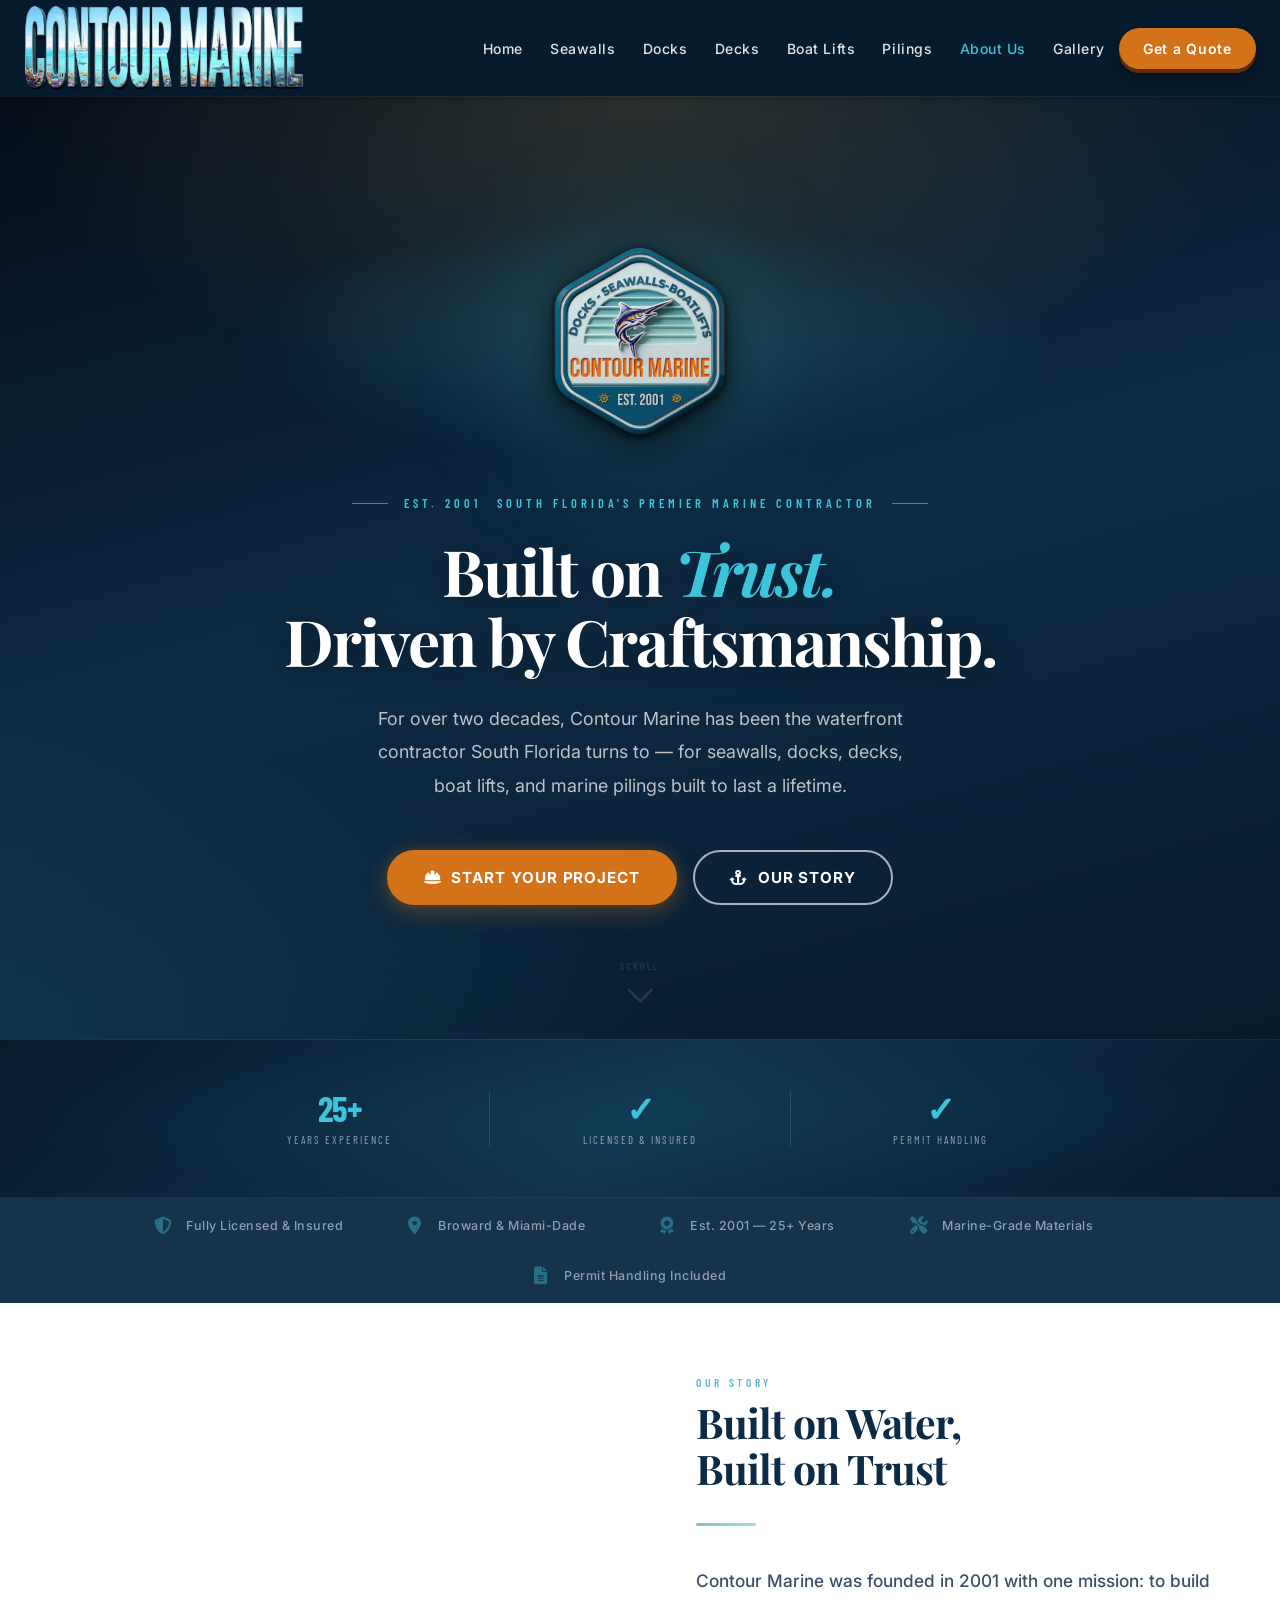
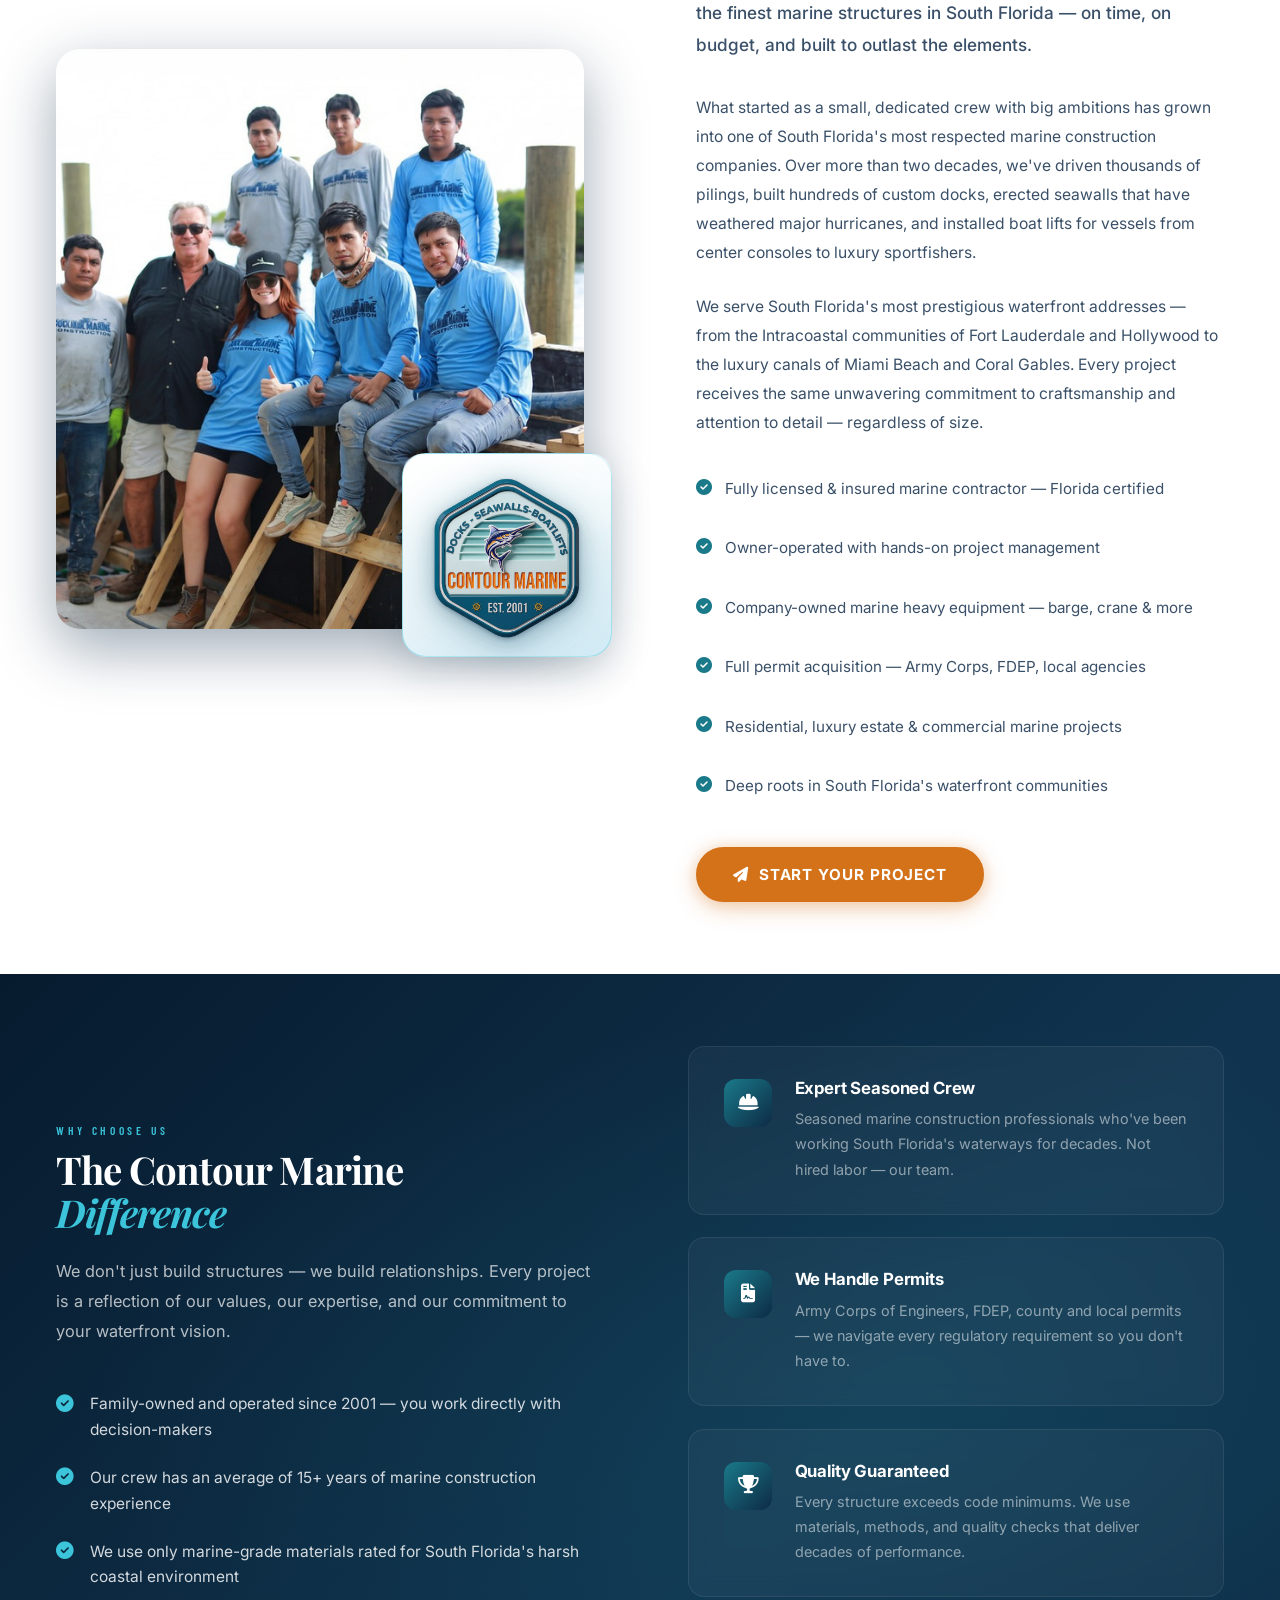
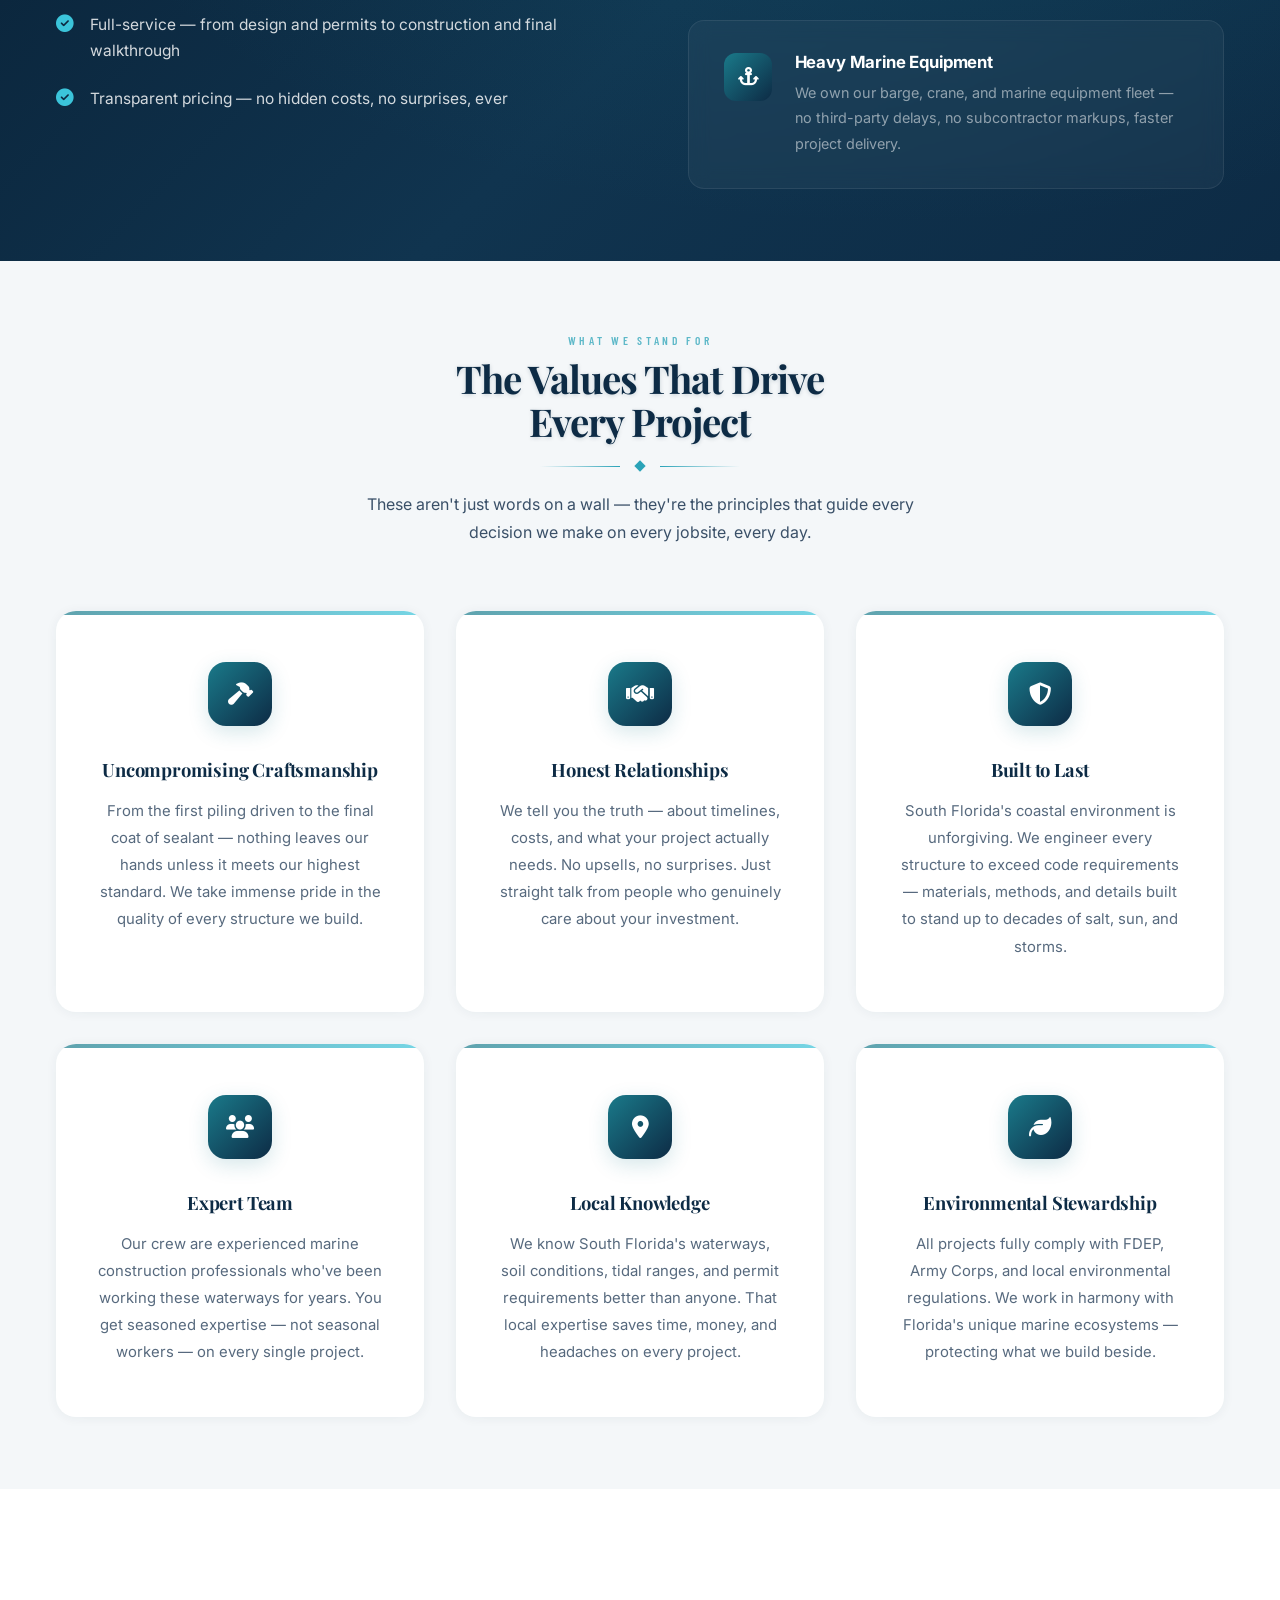
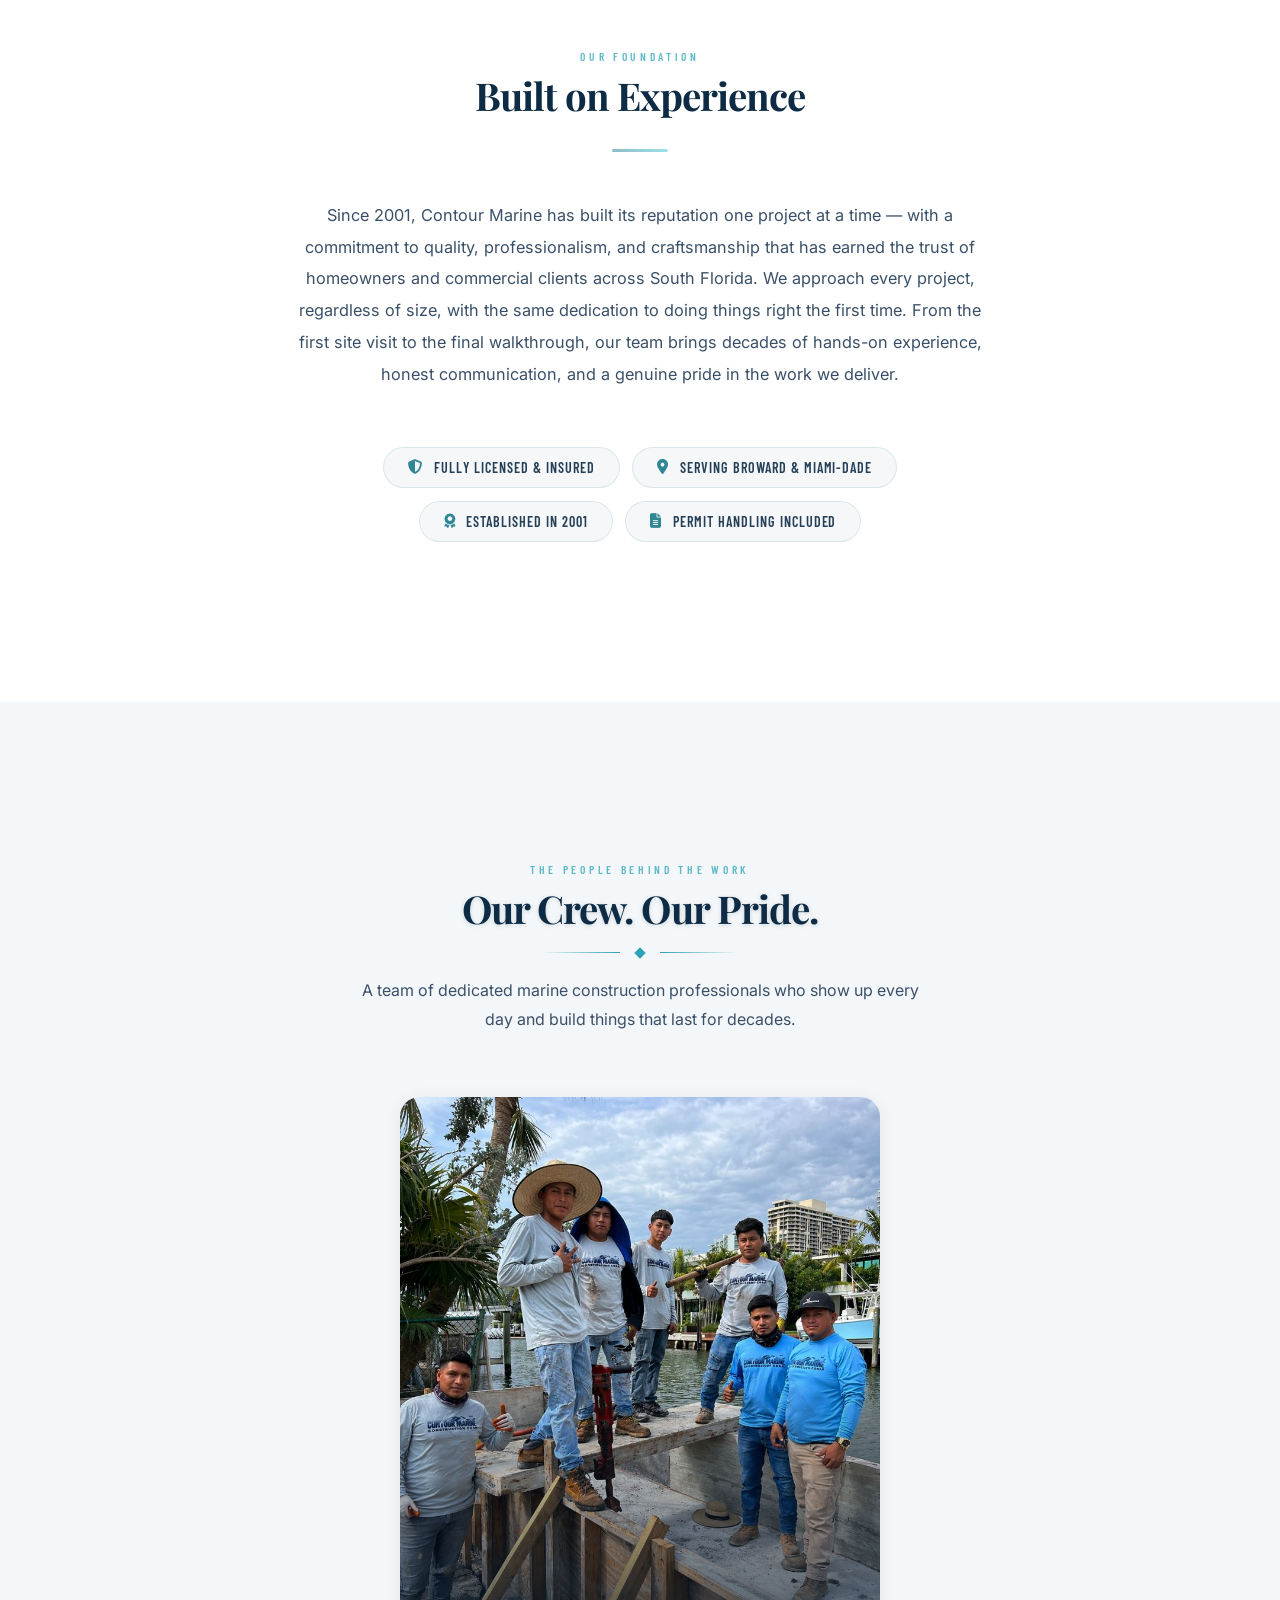
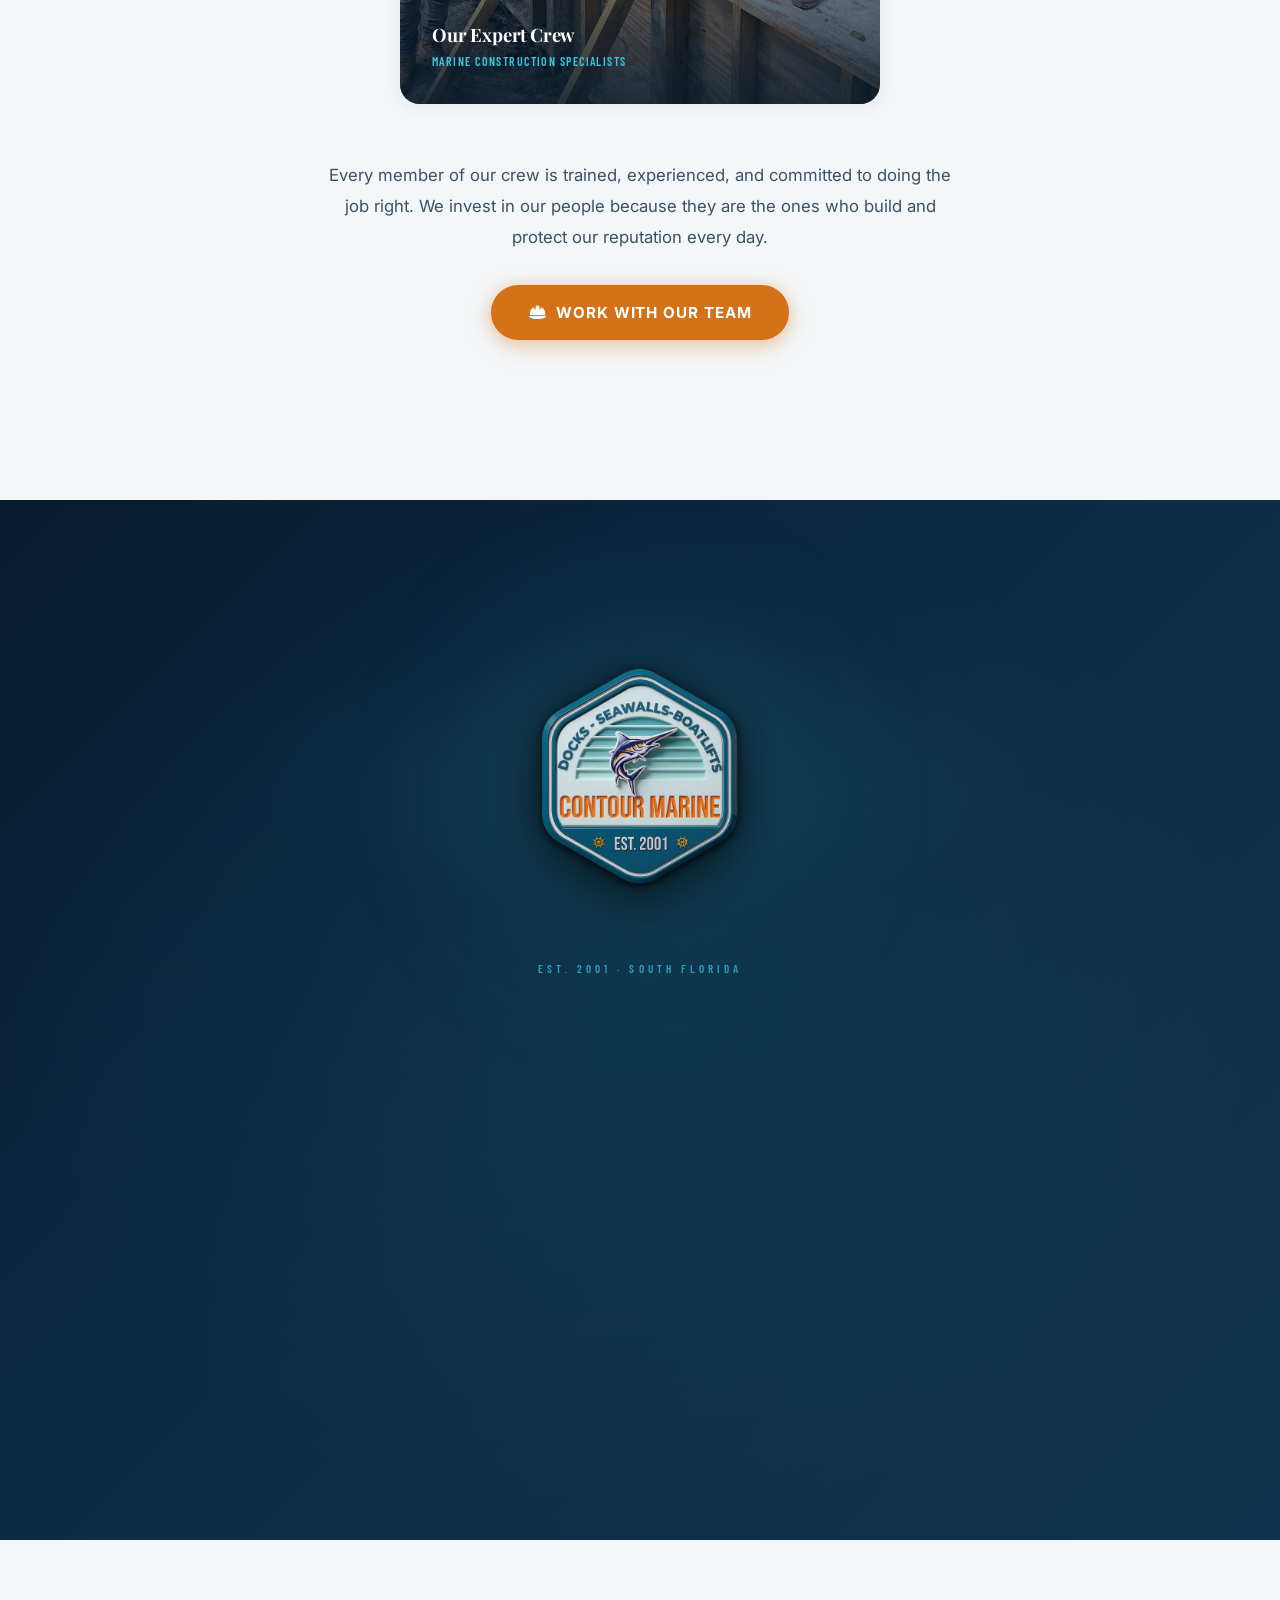
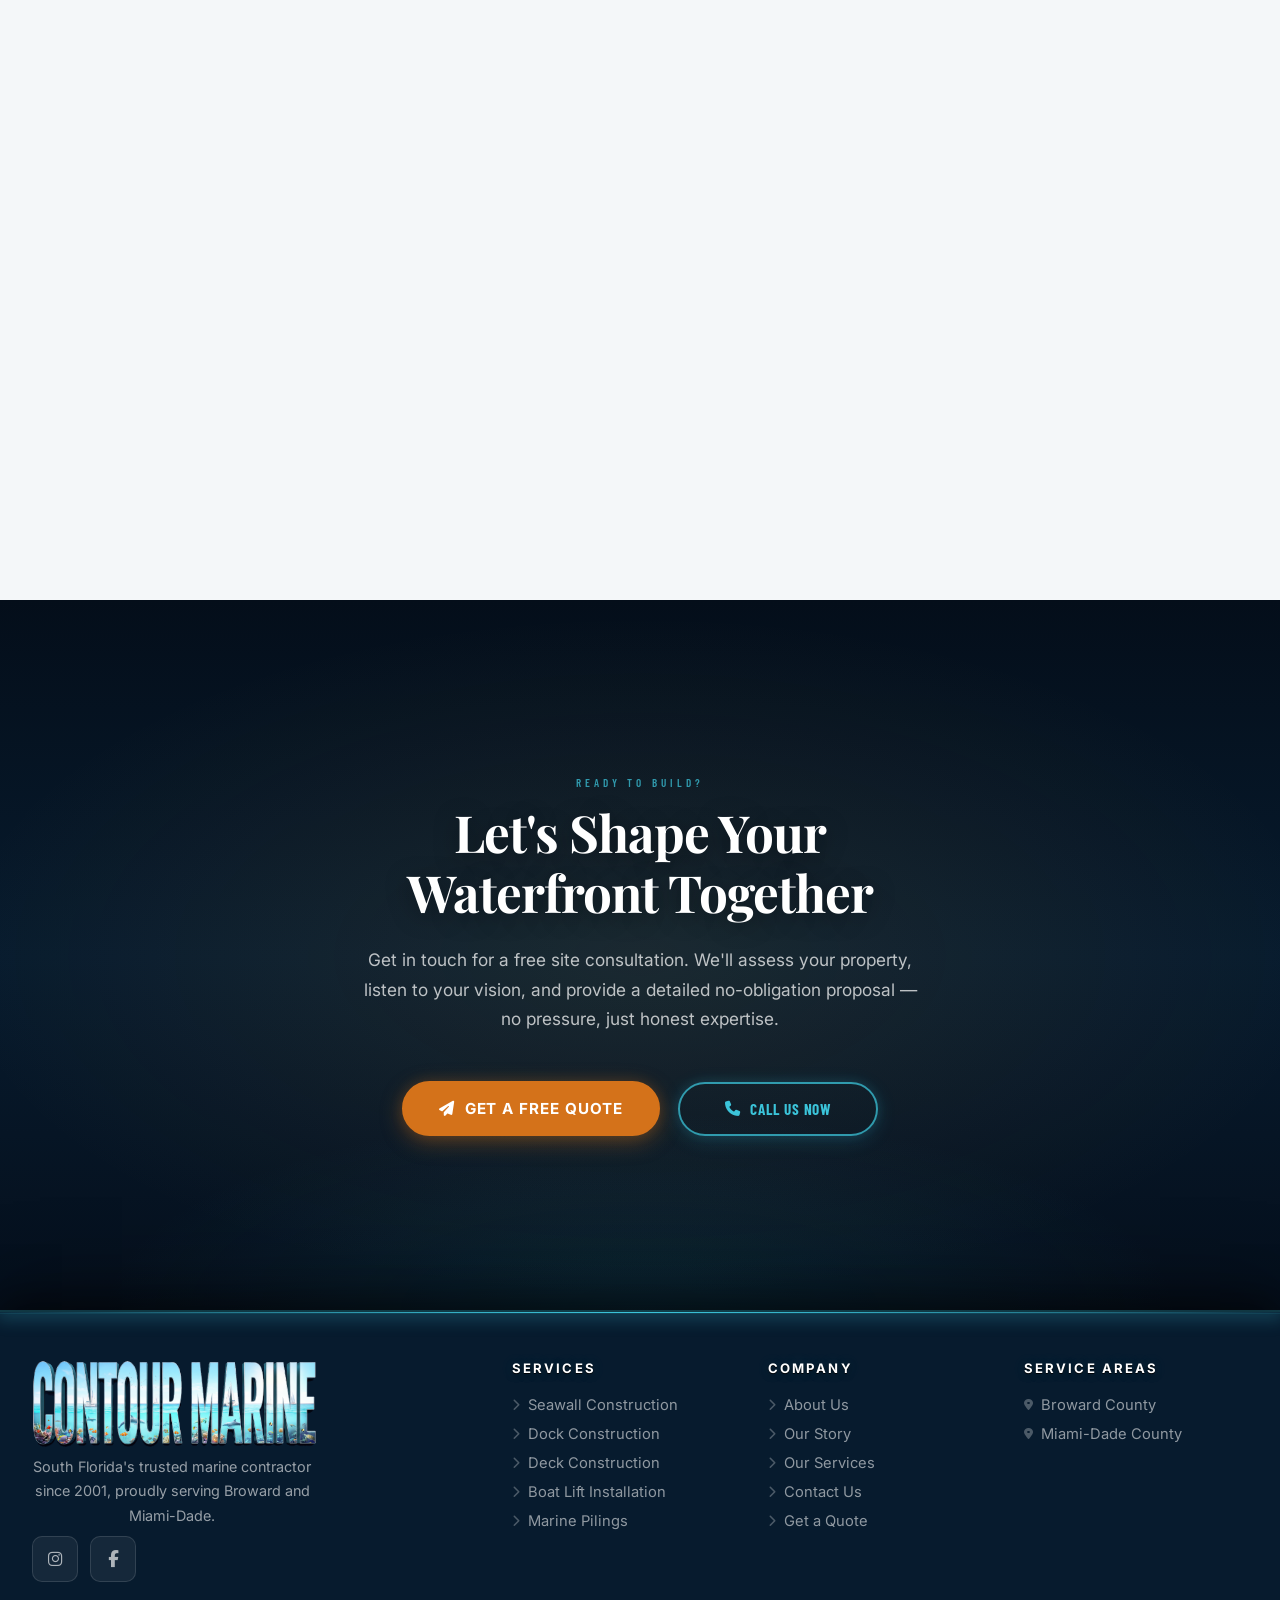
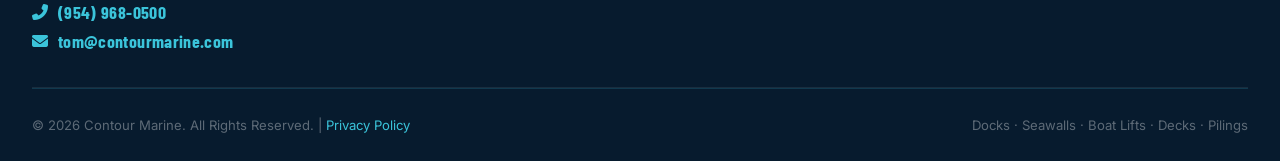
==== about.html @ c40f2459 "fix: restore footer to original design — remove all conflicting audit overrides - Removed duplicate " ====
<!DOCTYPE html>
<html lang="en">
<head>
  <meta charset="UTF-8" />
  <meta name="google-site-verification" content="Wba8duTK3Q5uxvoMd5BW_SRQegEgljx48Cge2YbOkfw" />
  <meta name="viewport" content="width=device-width, initial-scale=1.0" />
  <title>About Us | Contour Marine | South Florida Since 2001</title>
  <meta name="description" content="South Florida's trusted marine contractor since 2001, proudly serving Broward and Miami-Dade." />
  <meta property="og:type" content="website" />
  <meta property="og:url" content="https://www.contourmarine.com/about.html" />
  <meta property="og:title" content="About Contour Marine | South Florida's Marine Experts Since 2001" />
  <meta property="og:description" content="Over 25 years of craftsmanship shaping Florida's waterfronts. Meet the team behind South Florida's most trusted marine contractor." />
  <meta property="og:image" content="https://www.contourmarine.com/images/og-share.jpg" />
  <meta property="og:image:width" content="1200" />
  <meta property="og:image:height" content="630" />
  <meta name="twitter:card" content="summary_large_image" />
  <meta name="twitter:image" content="https://www.contourmarine.com/images/og-share.jpg" />
  <link rel="icon" type="image/x-icon" href="favicon.ico" />
  <link rel="icon" type="image/png" href="favicon.png" />
  <link rel="preconnect" href="https://fonts.googleapis.com" />
  <link rel="preconnect" href="https://fonts.gstatic.com" crossorigin />
  <link href="https://fonts.googleapis.com/css2?family=Playfair+Display:ital,wght@0,600;0,700;0,800;1,600&family=Barlow+Condensed:wght@500;600;700&family=Inter:wght@400;500;600;700&display=swap" rel="stylesheet" />
  <link rel="stylesheet" href="https://cdn.jsdelivr.net/npm/@fortawesome/fontawesome-free@6.5.0/css/all.min.css" />
  <link rel="stylesheet" href="styles.css?v=19" />
  <style>
    /* ══════════════════════════════════════
       ABOUT PAGE — STANDALONE STYLES
       ══════════════════════════════════════ */

    /* ── Hero ─────────────────────────────── */
    .about-hero {
      position: relative;
      min-height: unset;
      display: block;
      overflow: hidden;
      /* Luxury prestige gradient — warm gold-navy, no image */
      background:
        radial-gradient(ellipse 90% 60% at 50% 0%,
          rgba(201,168,76,0.18) 0%,
          transparent 55%),
        radial-gradient(ellipse 80% 50% at 0% 100%,
          rgba(26,122,138,0.20) 0%,
          transparent 65%),
        linear-gradient(165deg, #050d1a 0%, #0d2b45 50%, #071b2e 100%);
    }
    .about-hero-bg { display: none; }
    .about-hero-overlay { display: none; }
    .about-hero-content {
      position: relative;
      z-index: 2;
      text-align: center;
      padding: 60px 2rem 60px;
      max-width: 900px;
      width: 100%;
      margin: 0 auto;
    }
    /* Big logo with glow ring — centered */
    .about-hero-logo-wrap {
      position: relative;
      display: flex;
      flex-direction: column;
      justify-content: center;
      align-items: center;
      width: 100%;
      margin: 0 auto 2.5rem;
      opacity: 0;
      animation: aboutLogoIn 1s 0.2s forwards;
    }
    .about-hero-logo-wrap::before {
      content: '';
      position: absolute;
      inset: -24px;
      border-radius: 50%;
      background: radial-gradient(ellipse, rgba(59,196,218,0.18) 0%, transparent 70%);
      animation: pulsGlow 3s ease-in-out infinite;
      pointer-events: none;
    }
    @keyframes pulsGlow {
      0%, 100% { opacity: 0.6; transform: scale(1); }
      50% { opacity: 1; transform: scale(1.08); }
    }
    @keyframes aboutLogoIn {
      from { opacity: 0; transform: translateY(30px) scale(0.9); }
      to   { opacity: 1; transform: translateY(0) scale(1); }
    }
    .about-hero-logo {
      /* Badge logo is square (2048×2048) */
      width: clamp(200px, 22vw, 280px);
      max-width: 85%;
      height: auto;
      display: block;
      margin: 0 auto;          /* belt-and-suspenders centering */
      flex-shrink: 0;
      filter:
        drop-shadow(0 2px 4px rgba(0,0,0,0.75))
        drop-shadow(0 6px 18px rgba(0,0,0,0.55))
        drop-shadow(0 14px 40px rgba(0,0,0,0.35))
        drop-shadow(0 0 60px rgba(59,196,218,0.30));
      transition: filter 0.4s ease, transform 0.4s ease;
    }
    .about-hero-logo:hover { transform: scale(1.04); }

    .about-hero-eyebrow {
      display: inline-flex;
      align-items: center;
      gap: 0.75rem;
      font-family: var(--font-accent);
      font-size: 0.82rem;
      font-weight: 600;
      letter-spacing: 0.28em;
      text-transform: uppercase;
      color: var(--teal-bright);
      margin-bottom: 1.2rem;
      opacity: 0;
      animation: fadeUp 0.8s 0.6s forwards;
    }
    .about-hero-eyebrow::before,
    .about-hero-eyebrow::after {
      content: '';
      display: block;
      width: 36px;
      height: 1px;
      background: var(--teal-bright);
      opacity: 0.7;
    }
    .about-hero h1 {
      color: white;
      margin-bottom: 1.2rem;
      text-shadow: 0 4px 30px rgba(0,0,0,0.5);
      opacity: 0;
      animation: fadeUp 0.9s 0.8s forwards;
    }
    .about-hero h1 em {
      font-style: italic;
      color: var(--teal-bright);
    }
    .about-hero-sub {
      font-size: clamp(1rem, 2vw, 1.2rem);
      color: rgba(255,255,255,0.8);
      max-width: 600px;
      margin: 0 auto 2.5rem;
      line-height: 1.7;
      opacity: 0;
      animation: fadeUp 0.9s 1s forwards;
    }
    .about-hero-btns {
      display: flex;
      gap: 1rem;
      justify-content: center;
      flex-wrap: wrap;
      opacity: 0;
      animation: fadeUp 0.9s 1.2s forwards;
    }
    .about-hero-scroll {
      position: absolute;
      bottom: 2rem;
      left: 50%;
      transform: translateX(-50%);
      z-index: 2;
      display: flex;
      flex-direction: column;
      align-items: center;
      gap: 0.4rem;
      color: rgba(255,255,255,0.5);
      font-family: var(--font-accent);
      font-size: 0.62rem;
      letter-spacing: 0.22em;
      text-transform: uppercase;
      animation: bounce 2.5s infinite;
    }
    .about-hero-scroll-arrow {
      width: 18px;
      height: 18px;
      border-right: 2px solid rgba(255,255,255,0.45);
      border-bottom: 2px solid rgba(255,255,255,0.45);
      transform: rotate(45deg);
      margin-top: 2px;
    }

    /* ── Stats Banner ────────────────────── */
    .about-stats-banner {
      background: linear-gradient(135deg, var(--navy-dark) 0%, var(--navy-mid) 50%, var(--navy-dark) 100%);
      padding: 4rem 2rem;
      position: relative;
      overflow: hidden;
      border-top: 1px solid rgba(59,196,218,0.12);
      border-bottom: 1px solid rgba(59,196,218,0.12);
    }
    .about-stats-banner::before {
      content: '';
      position: absolute;
      inset: 0;
      background: radial-gradient(ellipse at center, rgba(26,122,138,0.12) 0%, transparent 70%);
      pointer-events: none;
    }
    .about-stats-inner {
      display: flex;
      justify-content: center;
      align-items: center;
      flex-wrap: nowrap;
      max-width: 900px;
      margin: 0 auto;
      text-align: center;
      position: relative;
      z-index: 1;
    }
    .about-stat-item {
      color: white;
      flex: 1;
      padding: 0 2rem;
      border-right: 1px solid rgba(255,255,255,0.12);
    }
    .about-stat-item:last-child { border-right: none; }
    .about-stat-num-big {
      font-family: var(--font-accent);
      font-size: clamp(1.6rem, 3vw, 2.2rem);
      font-weight: 700;
      color: var(--teal-bright);
      line-height: 1;
      display: block;
      letter-spacing: -0.01em;
    }
    .about-stat-label-big {
      font-family: var(--font-accent);
      font-size: 0.68rem;
      letter-spacing: 0.18em;
      text-transform: uppercase;
      color: rgba(255,255,255,0.55);
      margin-top: 0.4rem;
      display: block;
    }

    /* ── Story Section ────────────────────── */
    .story-section {
      background: var(--white);
      padding: 7rem 2rem;
    }
    .story-grid {
      display: grid;
      grid-template-columns: 1fr 1fr;
      gap: 5rem;
      align-items: center;
    }
    .story-img-stack {
      position: relative;
      height: 520px;
    }
    .story-img-main {
      position: absolute;
      top: 0; left: 0;
      width: 100%; height: 100%;
      border-radius: 24px;
      overflow: hidden;
      box-shadow: var(--shadow-deep);
    }
    .story-img-main img { width:100%; height:100%; object-fit:cover; object-position:center 20%; display:block; }
    /* Secondary image removed — hidden */
    .story-img-second { display: none; }
    /* Floating 3D logo badge on story image */
    .story-logo-badge {
      position: absolute;
      bottom: -28px;
      right: -28px;
      z-index: 4;
      /* Card that holds the logo */
      background: linear-gradient(160deg, #ffffff 0%, #e8f4f8 60%, #d0eaf5 100%);
      border-radius: 24px;
      padding: 1.1rem 1.2rem 0.9rem;
      /* Layered 3D shadow stack */
      box-shadow:
        0 2px  4px  rgba(13,43,69,0.12),
        0 6px  12px rgba(13,43,69,0.16),
        0 16px 32px rgba(13,43,69,0.22),
        0 32px 56px rgba(13,43,69,0.18),
        inset 0 1px 0 rgba(255,255,255,1),
        inset 0 -1px 0 rgba(13,43,69,0.06);
      border-top: 1.5px solid rgba(255,255,255,0.95);
      border-left: 1.5px solid rgba(255,255,255,0.8);
      border-right: 1.5px solid rgba(59,196,218,0.25);
      border-bottom: 1.5px solid rgba(59,196,218,0.3);
      text-align: center;
      display: flex;
      flex-direction: column;
      align-items: center;
      justify-content: center;
      /* Smooth float + very gentle tilt */
      animation: floatBadge3D 4.5s ease-in-out infinite;
      transform-style: preserve-3d;
      will-change: transform;
    }
    /* Shine streak across the card */
    .story-logo-badge::before {
      content: '';
      position: absolute;
      top: 0; left: 0; right: 0;
      height: 48%;
      border-radius: 22px 22px 60% 60% / 22px 22px 40% 40%;
      background: linear-gradient(180deg,
        rgba(255,255,255,0.55) 0%,
        rgba(255,255,255,0.08) 100%);
      pointer-events: none;
    }
    @keyframes floatBadge3D {
      0%   { transform: translateY(0px)   rotateX(2deg) rotateY(-3deg) rotateZ(0deg); }
      25%  { transform: translateY(-6px)  rotateX(0deg) rotateY(3deg)  rotateZ(1deg); }
      50%  { transform: translateY(-11px) rotateX(-2deg) rotateY(2deg) rotateZ(0deg); }
      75%  { transform: translateY(-5px)  rotateX(1deg) rotateY(-2deg) rotateZ(-1deg); }
      100% { transform: translateY(0px)   rotateX(2deg) rotateY(-3deg) rotateZ(0deg); }
    }
    .story-logo-badge img {
      width: 170px;
      height: auto;
      display: block;
      margin: 0 auto;
      position: relative;
      z-index: 1;
      /* 3D depth on the logo itself */
      filter:
        drop-shadow(0 2px 2px rgba(13,43,69,0.30))
        drop-shadow(0 5px 10px rgba(13,43,69,0.22))
        drop-shadow(0 10px 20px rgba(13,43,69,0.14))
        drop-shadow(0 0 18px rgba(59,196,218,0.18));
    }
    .story-logo-badge span {
      display: block;
      font-family: var(--font-accent);
      font-size: 0.6rem;
      font-weight: 700;
      letter-spacing: 0.2em;
      text-transform: uppercase;
      color: var(--navy);
      margin-top: 0.55rem;
      opacity: 0.6;
      position: relative;
      z-index: 1;
    }
    .story-content { padding-left: 0; }
    .story-content h2 { color: var(--navy); margin-bottom: 1.2rem; }
    .story-content .lead {
      font-size: 1.12rem;
      color: var(--text-mid);
      line-height: 1.8;
      margin-bottom: 1.5rem;
      font-weight: 500;
    }
    .story-content p { margin-bottom: 1.2rem; color: var(--text-mid); }
    .story-divider {
      width: 60px;
      height: 3px;
      background: linear-gradient(90deg, var(--teal), var(--teal-bright));
      border-radius: 2px;
      margin: 1.5rem 0;
    }

    /* ── Values / Core Principles ─────────── */
    .values-section {
      background: var(--off-white);
      padding: 7rem 2rem;
    }
    .values-grid {
      display: grid;
      grid-template-columns: repeat(3, 1fr);
      gap: 2rem;
    }
    .value-card {
      background: var(--white);
      border-radius: 22px;
      padding: 2.8rem 2.2rem;
      text-align: center;
      box-shadow: var(--shadow-card);
      transition: var(--transition);
      position: relative;
      overflow: hidden;
    }
    .value-card::before {
      content: '';
      position: absolute;
      top: 0; left: 0; right: 0;
      height: 4px;
      background: linear-gradient(90deg, var(--teal), var(--teal-bright));
      border-radius: 4px 4px 0 0;
    }
    .value-card:hover {
      transform: translateY(-10px);
      box-shadow: var(--shadow-hover);
    }
    .value-icon {
      width: 72px; height: 72px;
      background: linear-gradient(135deg, var(--teal), var(--navy));
      border-radius: 20px;
      display: flex;
      align-items: center;
      justify-content: center;
      margin: 0 auto 1.5rem;
      box-shadow: 0 10px 30px rgba(26,122,138,0.3);
    }
    .value-icon i { color: white; font-size: 1.6rem; }
    .value-card h3 { color: var(--navy); font-size: 1.25rem; margin-bottom: 0.8rem; }
    .value-card p { font-size: 0.95rem; line-height: 1.72; }

    /* ── Why Choose Us (big visual stripe) ─── */
    .why-section {
      background: linear-gradient(135deg, var(--navy-dark) 0%, var(--navy-mid) 60%, var(--navy) 100%);
      padding: 7rem 2rem;
      position: relative;
      overflow: hidden;
    }
    .why-section::before {
      content: '';
      position: absolute;
      inset: 0;
      background: radial-gradient(ellipse at 70% 50%, rgba(26,122,138,0.18) 0%, transparent 65%);
    }
    .why-inner {
      display: grid;
      grid-template-columns: 1fr 1fr;
      gap: 4rem;
      align-items: center;
      position: relative;
      z-index: 1;
    }
    .why-text h2 { color: white; margin-bottom: 1.2rem; }
    .why-text .lead {
      color: rgba(255,255,255,0.78);
      font-size: 1.08rem;
      line-height: 1.8;
      margin-bottom: 2rem;
    }
    .why-list {
      list-style: none;
      display: flex;
      flex-direction: column;
      gap: 1rem;
    }
    .why-list li {
      display: flex;
      align-items: flex-start;
      gap: 1rem;
      color: rgba(255,255,255,0.82);
      font-size: 1rem;
      line-height: 1.6;
    }
    .why-list li i {
      color: var(--teal-bright);
      font-size: 1.1rem;
      margin-top: 0.2rem;
      flex-shrink: 0;
    }
    .why-visual {
      display: flex;
      flex-direction: column;
      gap: 1.5rem;
    }
    .why-card {
      background: rgba(255,255,255,0.06);
      border: 1px solid rgba(255,255,255,0.1);
      border-radius: 18px;
      padding: 2rem;
      backdrop-filter: blur(10px);
      display: flex;
      align-items: flex-start;
      gap: 1.4rem;
      transition: var(--transition);
    }
    .why-card:hover {
      background: rgba(255,255,255,0.1);
      border-color: rgba(59,196,218,0.4);
      transform: translateX(6px);
    }
    .why-card-icon {
      width: 52px; height: 52px;
      background: linear-gradient(135deg, var(--teal), var(--navy));
      border-radius: 14px;
      display: flex;
      align-items: center;
      justify-content: center;
      flex-shrink: 0;
    }
    .why-card-icon i { color: white; font-size: 1.3rem; }
    .why-card h4 { color: white; font-size: 1.1rem; margin-bottom: 0.4rem; font-family: var(--font-body); font-weight: 700; }
    .why-card p { color: rgba(255,255,255,0.62); font-size: 0.9rem; line-height: 1.6; }

    /* ── Built on Experience ────────────────── */
    .experience-section {
      background: var(--off-white);
      padding: 7rem 2rem;
    }
    .experience-inner {
      max-width: 820px;
      margin: 0 auto;
      text-align: center;
    }
    .experience-inner h2 {
      color: var(--navy);
      margin-bottom: 1.4rem;
    }
    .experience-inner .exp-lead {
      font-size: 1.08rem;
      line-height: 1.9;
      color: var(--text-mid);
      margin-bottom: 1.6rem;
      max-width: 700px;
      margin-left: auto;
      margin-right: auto;
    }
    .experience-divider {
      width: 56px;
      height: 3px;
      background: linear-gradient(90deg, var(--teal), var(--teal-bright));
      border-radius: 2px;
      margin: 0 auto 2.8rem;
    }
    .experience-bullets {
      display: flex;
      flex-wrap: wrap;
      gap: 1rem 2rem;
      justify-content: center;
      list-style: none;
      padding: 0;
      margin: 0;
    }
    .experience-bullets li {
      display: flex;
      align-items: center;
      gap: 0.65rem;
      font-size: 0.97rem;
      font-weight: 500;
      color: var(--navy);
      background: var(--white);
      border: 1px solid rgba(26,122,138,0.18);
      border-radius: 50px;
      padding: 0.65rem 1.4rem;
      box-shadow: 0 2px 10px rgba(13,43,69,0.06);
      transition: var(--transition);
    }
    .experience-bullets li:hover {
      border-color: var(--teal-bright);
      box-shadow: 0 4px 18px rgba(26,122,138,0.14);
      transform: translateY(-2px);
    }
    .experience-bullets li i {
      color: var(--teal);
      font-size: 0.92rem;
      flex-shrink: 0;
    }

    /* ── Team / Crew Section ─────────────── */
    .crew-section {
      background: var(--white);
      padding: 7rem 2rem;
    }
    .crew-grid {
      display: grid;
      grid-template-columns: 1fr 1fr;
      gap: 2rem;
      max-width: 960px;
      margin: 0 auto;
    }
    .crew-card {
      border-radius: 24px;
      overflow: hidden;
      box-shadow: var(--shadow-card);
      transition: var(--transition);
      position: relative;
    }
    .crew-card:hover { transform: translateY(-8px); box-shadow: var(--shadow-hover); }
    .crew-card img { width:100%; height:auto; display:block; object-fit:cover; object-position:center top; }
    .crew-card-overlay {
      position: absolute; inset: 0;
      background: linear-gradient(to top, rgba(7,27,46,0.88) 0%, transparent 55%);
    }
    .crew-card-label {
      position: absolute; bottom: 1.5rem; left: 1.5rem; right: 1.5rem;
    }
    .crew-card-label h4 { color: white; font-size: 1.2rem; margin-bottom: 0.3rem; }
    .crew-card-label p {
      color: var(--teal-bright);
      font-size: 0.8rem;
      font-family: var(--font-accent);
      font-weight: 600;
      letter-spacing: 0.1em;
      text-transform: uppercase;
    }

    /* ── Logo Brand Feature ──────────────── */
    .brand-feature {
      background: linear-gradient(135deg, var(--navy-dark) 0%, var(--navy) 50%, var(--navy-mid) 100%);
      padding: 7rem 2rem;
      text-align: center;
      position: relative;
      overflow: hidden;
    }
    .brand-feature::before {
      content: '';
      position: absolute;
      inset: 0;
      background: radial-gradient(ellipse at center, rgba(26,122,138,0.22) 0%, transparent 70%);
    }
    .brand-feature-inner {
      position: relative;
      z-index: 2;
      max-width: 800px;
      margin: 0 auto;
    }
    .brand-logo-wrap {
      position: relative;
      display: flex;
      justify-content: center;
      align-items: center;
      width: 100%;
      margin: 0 auto 2.5rem;
    }
    .brand-logo-wrap::before {
      content: '';
      position: absolute;
      inset: -30px;
      border-radius: 50%;
      background: radial-gradient(ellipse, rgba(59,196,218,0.15) 0%, transparent 70%);
      animation: pulsGlow 3.5s ease-in-out infinite;
      pointer-events: none;
    }
    .brand-logo-big {
      /* 3D text logo is landscape (1024×434) — needs wide display */
      width: clamp(300px, 48vw, 560px);
      max-width: 90%;
      height: auto;
      display: block;
      margin: 0 auto;          /* explicit center within flex container */
      flex-shrink: 0;
      filter:
        drop-shadow(0 2px 4px rgba(0,0,0,0.80))
        drop-shadow(0 8px 24px rgba(0,0,0,0.60))
        drop-shadow(0 18px 55px rgba(0,0,0,0.40))
        drop-shadow(0 0 80px rgba(59,196,218,0.28));
      animation: floatBadge 5s ease-in-out infinite;
    }
    .brand-feature h2 { color: white; margin-bottom: 1rem; }
    .brand-feature p { color: rgba(255,255,255,0.7); font-size: 1.08rem; margin-bottom: 2rem; }
    .brand-tags {
      display: flex;
      flex-wrap: wrap;
      gap: 0.8rem;
      justify-content: center;
      margin-bottom: 3rem;
    }
    .brand-tag {
      background: rgba(255,255,255,0.07);
      border: 1px solid rgba(255,255,255,0.16);
      color: rgba(255,255,255,0.82);
      padding: 0.55rem 1.3rem;
      border-radius: 50px;
      font-size: 0.88rem;
      font-weight: 500;
      letter-spacing: 0.05em;
      transition: var(--transition);
    }
    .brand-tag:hover {
      background: rgba(59,196,218,0.15);
      border-color: var(--teal-bright);
      color: var(--teal-bright);
    }
    .brand-btns {
      display: flex;
      gap: 1rem;
      justify-content: center;
      flex-wrap: wrap;
    }

    /* ── Service Areas ───────────────────── */
    .areas-section {
      background: var(--off-white);
      padding: 6rem 2rem;
    }
    .areas-grid {
      display: grid;
      grid-template-columns: repeat(4, 1fr);
      gap: 1.5rem;
      max-width: 1300px;
      margin: 0 auto;
    }
    .areas-grid--counties {
      grid-template-columns: repeat(2, 1fr);
      max-width: 860px;
    }
    .area-card {
      background: var(--white);
      border-radius: 16px;
      padding: 1.8rem 1.5rem;
      text-align: center;
      box-shadow: 0 4px 16px rgba(13,43,69,0.08);
      border-bottom: 3px solid var(--teal);
      transition: var(--transition);
    }
    .area-card--county { padding: 2.5rem 2rem; }
    .area-card:hover { transform: translateY(-6px); box-shadow: var(--shadow-card); }
    .area-card i { color: var(--teal); font-size: 1.4rem; margin-bottom: 0.75rem; display: block; }
    .area-card h4 { color: var(--navy); font-family: var(--font-body); font-weight: 700; font-size: 1rem; }
    .area-card--county h4 { font-size: 1.3rem; margin-bottom: 0.6rem; }
    .area-card p { font-size: 0.82rem; margin-top: 0.3rem; }
    .area-card--county p { font-size: 0.9rem; line-height: 1.6; color: var(--text-mid); }

    /* ══════════════════════════════════════
       ABOUT PAGE — REFINEMENT PASS
       Spacing · Readability · Polish
       ══════════════════════════════════════ */

    /* ── Hero refinements ─────────────────── */
    .about-hero {
      min-height: unset;
    }
    .about-hero-content {
      padding: 60px 2.5rem 60px;
      max-width: 860px;
      margin: 0 auto;
    }
    .about-hero-logo-wrap {
      margin: 0 auto 3rem;
    }
    .about-hero-logo {
      /* 3D text logo is landscape — needs wider clamp on desktop */
      width: clamp(180px, 20vw, 260px);
      max-width: 90%;
    }
    .about-hero-eyebrow {
      font-size: 0.78rem;
      letter-spacing: 0.32em;
      margin-bottom: 1.6rem;
      gap: 1rem;
    }
    .about-hero h1 {
      font-size: clamp(2.4rem, 5vw, 4rem);
      line-height: 1.1;
      letter-spacing: -0.03em;
      margin-bottom: 1.6rem;
    }
    .about-hero-sub {
      font-size: clamp(0.98rem, 1.8vw, 1.12rem);
      line-height: 1.85;
      color: rgba(255,255,255,0.72);
      max-width: 540px;
      margin: 0 auto 3rem;
    }
    .about-hero-btns {
      gap: 1rem;
    }
    .about-hero-btns .btn-primary,
    .about-hero-btns .btn-secondary {
      min-width: 190px;
      justify-content: center;
    }
    .about-hero-scroll {
      bottom: 2.5rem;
      opacity: 0.45;
    }

    /* ── Story section refinements ────────── */
    .story-section {
      padding: 9rem 2.5rem;
    }
    .story-grid {
      gap: 6rem;
      max-width: 1200px;
      margin: 0 auto;
    }
    .story-img-stack {
      height: 580px;
    }
    .story-content h2 {
      font-size: clamp(1.9rem, 3.2vw, 2.8rem);
      line-height: 1.12;
      letter-spacing: -0.025em;
      margin-bottom: 0.8rem;
    }
    .story-divider {
      margin: 1.8rem 0 2rem;
    }
    .story-content .lead {
      font-size: 1.08rem;
      line-height: 1.85;
      margin-bottom: 1.8rem;
    }
    .story-content p {
      font-size: 0.98rem;
      line-height: 1.85;
      margin-bottom: 1.4rem;
      color: var(--text-mid);
    }
    /* Feature checklist */
    .about-features {
      list-style: none;
      padding: 0;
      margin: 2rem 0 0;
      display: flex;
      flex-direction: column;
      gap: 0.85rem;
    }
    .about-features li {
      display: flex;
      align-items: flex-start;
      gap: 0.8rem;
      font-size: 0.96rem;
      line-height: 1.6;
      color: var(--text-mid);
    }
    .about-features li i {
      color: var(--teal);
      font-size: 1rem;
      margin-top: 0.18rem;
      flex-shrink: 0;
    }

    /* ── Why section refinements ──────────── */
    .why-section {
      padding: 9rem 2.5rem;
    }
    .why-inner {
      gap: 5rem;
      max-width: 1200px;
      margin: 0 auto;
    }
    .why-text h2 {
      font-size: clamp(1.9rem, 3vw, 2.8rem);
      line-height: 1.12;
      letter-spacing: -0.025em;
      margin-bottom: 1.4rem;
    }
    .why-text .lead {
      font-size: 1.02rem;
      line-height: 1.85;
      margin-bottom: 2.4rem;
      color: rgba(255,255,255,0.7);
    }
    .why-list {
      gap: 1.2rem;
    }
    .why-list li {
      font-size: 0.97rem;
      line-height: 1.65;
      gap: 1rem;
    }
    .why-visual {
      gap: 1.2rem;
    }
    .why-card {
      padding: 1.8rem 2rem;
      border-radius: 16px;
    }
    .why-card h4 {
      font-size: 1.05rem;
      margin-bottom: 0.5rem;
      letter-spacing: -0.01em;
    }
    .why-card p {
      font-size: 0.9rem;
      line-height: 1.7;
      color: rgba(255,255,255,0.58);
    }
    .why-card-icon {
      width: 48px;
      height: 48px;
      border-radius: 12px;
      flex-shrink: 0;
    }
    .why-card-icon i { font-size: 1.15rem; }

    /* ── Values section refinements ──────── */
    .values-section {
      padding: 9rem 2.5rem;
    }
    .values-grid {
      gap: 1.8rem;
      max-width: 1200px;
      margin: 0 auto;
    }
    .value-card {
      padding: 3rem 2.4rem;
      border-radius: 20px;
      box-shadow: 0 2px 16px rgba(13,43,69,0.07);
    }
    .value-card:hover {
      transform: translateY(-6px);
      box-shadow: 0 12px 36px rgba(13,43,69,0.13);
    }
    .value-icon {
      width: 64px;
      height: 64px;
      border-radius: 18px;
      margin-bottom: 1.8rem;
      box-shadow: 0 8px 24px rgba(26,122,138,0.22);
    }
    .value-icon i { font-size: 1.4rem; }
    .value-card h3 {
      font-size: 1.15rem;
      margin-bottom: 0.9rem;
      letter-spacing: -0.01em;
      line-height: 1.3;
    }
    .value-card p {
      font-size: 0.93rem;
      line-height: 1.78;
    }

    /* ── Built on Experience refinements ──── */
    .experience-section {
      padding: 9rem 2.5rem;
      background: var(--white);
    }
    .experience-inner {
      max-width: 760px;
    }
    .experience-inner h2 {
      font-size: clamp(1.9rem, 3vw, 2.8rem);
      line-height: 1.12;
      letter-spacing: -0.025em;
      margin-bottom: 0;
    }
    .experience-divider {
      margin: 1.8rem auto 2.4rem;
    }
    .experience-inner .exp-lead {
      font-size: 1rem;
      line-height: 1.9;
      margin-bottom: 3rem;
      color: var(--text-mid);
    }
    .experience-bullets {
      gap: 0.85rem 1.2rem;
    }
    .experience-bullets li {
      font-size: 0.88rem;
      font-family: var(--font-accent);
      font-weight: 600;
      letter-spacing: 0.07em;
      text-transform: uppercase;
      padding: 0.7rem 1.5rem;
    }

    /* ── Crew section refinements ─────────── */
    .crew-section {
      padding: 9rem 2.5rem;
      background: var(--off-white);
    }
    .crew-grid {
      gap: 2rem;
      max-width: 900px;
    }
    /* Single centered crew card */
    .crew-grid--single {
      grid-template-columns: 1fr;
      max-width: 480px;
      margin: 0 auto;
    }
    .crew-grid--single .crew-card img {
      width: 100%;
      height: auto;
      object-fit: cover;
      object-position: center top;
    }
    .crew-card {
      border-radius: 20px;
      box-shadow: 0 2px 16px rgba(13,43,69,0.08);
    }
    .crew-card:hover {
      transform: translateY(-6px);
      box-shadow: 0 12px 36px rgba(13,43,69,0.14);
    }
    .crew-card-label {
      bottom: 2rem;
      left: 2rem;
      right: 2rem;
    }
    .crew-card-label h4 {
      font-size: 1.15rem;
      margin-bottom: 0.35rem;
      letter-spacing: -0.01em;
    }
    .crew-card-label p {
      font-size: 0.75rem;
      letter-spacing: 0.12em;
    }

    /* ── Brand feature refinements ────────── */
    .brand-feature {
      padding: 9rem 2.5rem;
    }
    .brand-feature-inner {
      max-width: 740px;
    }
    .brand-logo-wrap {
      margin: 0 auto 3rem;
    }
    .brand-logo-big {
      /* 3D text logo — landscape, needs wider clamp on desktop */
      width: clamp(160px, 18vw, 240px);
      max-width: 90%;
    }
    .brand-feature h2 {
      font-size: clamp(1.9rem, 3vw, 2.8rem);
      line-height: 1.12;
      letter-spacing: -0.025em;
      margin-bottom: 1.2rem;
    }
    .brand-feature p {
      font-size: 1rem;
      line-height: 1.82;
      color: rgba(255,255,255,0.62);
      max-width: 540px;
      margin: 0 auto 2.4rem;
    }
    .brand-tags {
      gap: 0.7rem;
      margin-bottom: 3.2rem;
    }
    .brand-tag {
      font-size: 0.84rem;
      padding: 0.5rem 1.2rem;
    }
    .brand-btns {
      gap: 1rem;
    }
    .brand-btns .btn-primary,
    .brand-btns .btn-secondary {
      min-width: 190px;
      justify-content: center;
    }

    /* ── Service areas refinements ────────── */
    .areas-section {
      padding: 8rem 2.5rem;
    }
    .areas-grid--counties {
      gap: 2rem;
      max-width: 800px;
    }
    .area-card--county {
      padding: 3rem 2.4rem;
      border-radius: 20px;
    }
    .area-card--county i {
      font-size: 1.6rem;
      margin-bottom: 1rem;
    }
    .area-card--county h4 {
      font-size: 1.3rem;
      margin-bottom: 0.75rem;
      letter-spacing: -0.01em;
    }
    .area-card--county p {
      font-size: 0.92rem;
      line-height: 1.7;
    }

    /* ── Section header overrides ─────────── */
    /* Consistent heading scale across all light sections */
    .story-section .section-label,
    .values-section .section-label,
    .experience-section .section-label,
    .crew-section .section-label,
    .areas-section .section-label {
      font-size: 0.72rem;
      letter-spacing: 0.32em;
    }
    .values-section .section-header,
    .crew-section .section-header,
    .areas-section .section-header {
      margin-bottom: 4rem;
    }
    .values-section .section-header h2,
    .crew-section .section-header h2,
    .areas-section .section-header h2 {
      font-size: clamp(1.9rem, 3vw, 2.8rem);
      line-height: 1.12;
      letter-spacing: -0.025em;
    }
    .values-section .section-header p,
    .crew-section .section-header p,
    .areas-section .section-header p {
      font-size: 1rem;
      line-height: 1.8;
      max-width: 560px;
      margin: 0 auto;
    }
    .why-section .section-label {
      font-size: 0.72rem;
      letter-spacing: 0.32em;
    }

    /* ── Responsive ──────────────────────── */
    @media (max-width: 1100px) {
      .story-grid { gap: 4rem; }
      .why-inner { gap: 3.5rem; }
    }
    @media (max-width: 900px) {
      .about-hero-content { padding: 65px 2rem 60px; }
      .story-section { padding: 7rem 2rem; }
      .story-grid { grid-template-columns: 1fr; gap: 3rem; }
      .story-img-stack { height: 400px; }
      .story-logo-badge { bottom: -20px; right: -14px; }
      .why-section { padding: 7rem 2rem; }
      .why-inner { grid-template-columns: 1fr; gap: 3rem; }
      .why-visual { gap: 1rem; }
      .values-section { padding: 7rem 2rem; }
      .values-grid { grid-template-columns: 1fr 1fr; }
      .experience-section { padding: 7rem 2rem; }
      .crew-section { padding: 7rem 2rem; }
      .crew-grid { grid-template-columns: 1fr; max-width: 500px; }
      .brand-feature { padding: 7rem 2rem; }
      .areas-section { padding: 6rem 2rem; }
      .areas-grid { grid-template-columns: repeat(2,1fr); }
      .areas-grid--counties { grid-template-columns: 1fr; max-width: 460px; gap: 1.5rem; }
      /* Stats — 3 items, stay in a row on tablet */
      .about-stats-inner { flex-wrap: nowrap; }
      .about-stat-item { flex: 1; padding: 0 1.2rem; }
      /* Logo resets */
      .about-hero-logo-wrap { margin: 0 auto 2.5rem; }
      .about-hero-logo { margin: 0 auto; }
      .brand-logo-wrap { margin: 0 auto 2rem; }
      .brand-logo-big { margin: 0 auto; }
      /* Experience bullets */
      .experience-bullets li { flex: 1 1 calc(50% - 1rem); justify-content: center; }
    }
    @media (max-width: 600px) {
      .about-hero-content { padding: 55px 1.5rem 60px; }
      .about-hero h1 { font-size: clamp(2rem, 8vw, 2.8rem); }
      .about-hero-sub { font-size: 0.97rem; }
      .about-hero-btns { flex-direction: column; align-items: center; }
      .about-hero-btns .btn-primary,
      .about-hero-btns .btn-secondary { width: 100%; max-width: 300px; min-width: unset; }
      .about-hero-logo { width: clamp(160px, 52vw, 240px); max-width: 85%; margin: 0 auto; }
      .story-section { padding: 6rem 1.5rem; }
      .story-img-stack { height: 320px; }
      .story-logo-badge { bottom: -16px; right: -10px; padding: 0.8rem 1rem; }
      .story-logo-badge img { width: 110px; }
      .why-section { padding: 6rem 1.5rem; }
      .why-card { padding: 1.4rem 1.5rem; gap: 1rem; }
      .values-section { padding: 6rem 1.5rem; }
      .values-grid { grid-template-columns: 1fr; gap: 1.4rem; }
      .value-card { padding: 2.4rem 1.8rem; }
      .experience-section { padding: 6rem 1.5rem; }
      .experience-bullets li { flex: 1 1 100%; justify-content: flex-start; }
      .crew-section { padding: 6rem 1.5rem; }
      .brand-feature { padding: 6rem 1.5rem; }
      .brand-logo-big { width: clamp(160px, 52vw, 220px); margin: 0 auto; }
      .brand-tags { gap: 0.6rem; }
      .brand-tag { font-size: 0.8rem; padding: 0.45rem 1rem; }
      .brand-btns { flex-direction: column; align-items: center; }
      .brand-btns .btn-primary,
      .brand-btns .btn-secondary { width: 100%; max-width: 300px; min-width: unset; }
      .areas-section { padding: 5rem 1.5rem; }
      .areas-grid { grid-template-columns: 1fr 1fr; gap: 1rem; }
      .areas-grid--counties { grid-template-columns: 1fr; max-width: 360px; gap: 1.2rem; }
      .area-card--county { padding: 2.2rem 1.6rem; }
      /* Stats — 3 items, single row on mobile */
      .about-stats-inner { flex-wrap: nowrap; }
      .about-stat-item { flex: 1; padding: 0 0.75rem; }
      .about-stat-num-big { font-size: 1.5rem; }
      .about-stat-label-big { font-size: 0.6rem; letter-spacing: 0.14em; }
      /* Float CTA handled by global styles.css */
    }
  </style>
  <style>
    /* ══════════════════════════════════════
       ABOUT PAGE — PREMIUM PASS
       More air · Less noise · High-end feel
       ══════════════════════════════════════ */

    /* ── Global section rhythm ────────────
       Every light/dark section gets a
       consistent, generous vertical pulse  */
    .story-section,
    .values-section,
    .experience-section,
    .crew-section,
    .areas-section {
      padding-top: 10rem;
      padding-bottom: 10rem;
    }
    .why-section,
    .brand-feature {
      padding-top: 10rem;
      padding-bottom: 10rem;
    }
    /* Stats banner — compact accent strip, not a section */
    .about-stats-banner {
      padding: 3.2rem 2.5rem;
    }
    /* Trust bar — quieter */
    .trust-bar {
      padding: 1rem 2rem;
      background: rgba(13,43,69,0.96);
    }
    .trust-item {
      font-size: 0.78rem;
      opacity: 0.7;
    }
    .trust-item i {
      opacity: 0.6;
    }

    /* ── Hero — tightened top padding ── */
    .about-hero-content {
      padding-top: 60px;
      padding-bottom: 60px;
    }
    /* Scroll hint — barely visible, minimal */
    .about-hero-scroll {
      opacity: 0.3;
      letter-spacing: 0.28em;
      font-size: 0.58rem;
    }

    /* ── Section labels — quieter, wider ─ */
    .section-label {
      letter-spacing: 0.36em;
      font-size: 0.7rem;
      opacity: 0.75;
    }
    /* Section header breathing room */
    .section-header {
      margin-bottom: 5rem;
    }

    /* ── Story — more column gap, looser ─ */
    .story-grid {
      gap: 7rem;
    }
    .story-divider {
      margin: 2rem 0 2.4rem;
      opacity: 0.5;
    }
    .story-content .lead {
      margin-bottom: 2rem;
    }
    .story-content p {
      margin-bottom: 1.6rem;
    }
    .about-features {
      gap: 1.1rem;
      margin-top: 2.4rem;
    }
    .about-features li {
      font-size: 0.95rem;
      line-height: 1.7;
      color: var(--text-mid);
    }
    /* Float badge — less distracting */
    .story-logo-badge {
      box-shadow: 0 12px 40px rgba(13,43,69,0.2);
      border-color: rgba(59,196,218,0.4);
    }

    /* ── Why section — more column gap ─── */
    .why-inner {
      gap: 6rem;
    }
    .why-text .lead {
      margin-bottom: 2.8rem;
    }
    .why-list {
      gap: 1.4rem;
    }
    .why-visual {
      gap: 1.4rem;
    }
    /* Cards — softer, more padding */
    .why-card {
      padding: 2rem 2.2rem;
      background: rgba(255,255,255,0.04);
      border-color: rgba(255,255,255,0.08);
    }
    .why-card:hover {
      background: rgba(255,255,255,0.07);
      border-color: rgba(59,196,218,0.25);
      transform: translateX(4px);
    }
    .why-card p {
      color: rgba(255,255,255,0.52);
      line-height: 1.75;
    }

    /* ── Values — more grid gap, lighter
       shadows so cards breathe            */
    .values-grid {
      gap: 2rem;
    }
    .value-card {
      padding: 3.2rem 2.6rem;
      box-shadow: 0 1px 12px rgba(13,43,69,0.06);
    }
    .value-card:hover {
      box-shadow: 0 8px 32px rgba(13,43,69,0.11);
      transform: translateY(-5px);
    }
    .value-card::before {
      opacity: 0.7;
    }
    .value-icon {
      margin-bottom: 2rem;
      box-shadow: 0 6px 20px rgba(26,122,138,0.18);
    }
    .value-card h3 {
      margin-bottom: 1rem;
    }
    .value-card p {
      line-height: 1.82;
      opacity: 0.85;
    }

    /* ── Experience — wider text, more gap  */
    .experience-inner {
      max-width: 720px;
    }
    .experience-divider {
      margin: 2rem auto 3rem;
      opacity: 0.5;
    }
    .experience-inner .exp-lead {
      font-size: 1.02rem;
      line-height: 1.95;
      margin-bottom: 3.5rem;
      color: var(--text-mid);
    }
    .experience-bullets {
      gap: 0.8rem;
    }
    .experience-bullets li {
      box-shadow: none;
      border-color: rgba(26,122,138,0.14);
      background: var(--off-white);
      color: var(--navy);
      opacity: 0.9;
    }
    .experience-bullets li:hover {
      opacity: 1;
      border-color: rgba(26,122,138,0.35);
      box-shadow: none;
      transform: none;
    }

    /* ── Crew — placeholder cards quieter  */
    .crew-section .section-header {
      margin-bottom: 4rem;
    }
    .crew-grid {
      gap: 2rem;
    }
    /* Text below crew grid */
    .crew-section [style*="text-align:center"] p,
    .crew-section > .container > [style*="text-align"] p {
      color: var(--text-mid);
      line-height: 1.85;
      font-size: 1rem;
    }

    /* ── Brand feature — reduce visual noise */
    .brand-feature::before {
      opacity: 0.6; /* soften the radial teal glow */
    }
    .brand-logo-wrap::before {
      opacity: 0.5; /* softer pulse glow */
    }
    .brand-tags {
      gap: 0.65rem;
      margin-bottom: 3.5rem;
    }
    .brand-tag {
      background: rgba(255,255,255,0.05);
      border-color: rgba(255,255,255,0.1);
      font-size: 0.82rem;
      padding: 0.48rem 1.1rem;
      letter-spacing: 0.04em;
    }
    .brand-tag:hover {
      background: rgba(59,196,218,0.08);
      border-color: rgba(59,196,218,0.4);
    }

    /* ── Service areas — cleaner cards ──── */
    .areas-section {
      padding-top: 9rem;
      padding-bottom: 9rem;
    }
    .areas-grid--counties {
      gap: 2.4rem;
    }
    .area-card {
      box-shadow: 0 1px 10px rgba(13,43,69,0.06);
    }
    .area-card:hover {
      box-shadow: 0 8px 28px rgba(13,43,69,0.1);
      transform: translateY(-4px);
    }

    /* ── CTA section extra air ─────────── */
    .cta-section {
      padding-top: 11rem;
      padding-bottom: 11rem;
    }

    /* ── Responsive premium overrides ──── */
    @media (max-width: 900px) {
      .story-section,
      .values-section,
      .experience-section,
      .crew-section {
        padding-top: 8rem;
        padding-bottom: 8rem;
      }
      .why-section,
      .brand-feature { padding-top: 8rem; padding-bottom: 8rem; }
      .areas-section { padding-top: 7rem; padding-bottom: 7rem; }
      .cta-section   { padding-top: 9rem; padding-bottom: 9rem; }
      .story-grid    { gap: 4rem; }
      .why-inner     { gap: 4rem; }
      .values-grid   { gap: 1.6rem; }
      .section-header { margin-bottom: 4rem; }
    }
    @media (max-width: 600px) {
      .story-section,
      .values-section,
      .experience-section,
      .crew-section { padding-top: 6rem; padding-bottom: 6rem; }
      .why-section,
      .brand-feature { padding-top: 6rem; padding-bottom: 6rem; }
      .areas-section { padding-top: 5rem; padding-bottom: 5rem; }
      .cta-section   { padding-top: 7rem; padding-bottom: 7rem; }
      .story-grid    { gap: 3rem; }
      .why-inner     { gap: 3rem; }
      .section-header { margin-bottom: 3rem; }
      .about-stats-banner { padding: 2.8rem 1.5rem; }
    }
  </style>
  <link rel="canonical" href="https://www.contourmarine.com/about.html">
</head>
<body>

<!-- ═══════════════════════════════════════ -->
<!--  NAVIGATION                            -->
<!-- ═══════════════════════════════════════ -->
<nav>
  <div class="nav-container">
    <a href="index.html" class="nav-logo">
      <span class="nav-logo-block">
        <img src="images/logo-final.png" srcset="images/logo-final.png 1x, images/logo-2x.png 2x" alt="Contour Marine" class="nav-logo-img" width="954" height="294" />
      </span>
    </a>
    <ul class="nav-links">
      <li><a href="index.html">Home</a></li>
      <li><a href="seawalls.html">Seawalls</a></li>
      <li><a href="docks.html">Docks</a></li>
      <li><a href="decks.html">Decks</a></li>
      <li><a href="boatlifts.html">Boat Lifts</a></li>
      <li><a href="pilings.html">Pilings</a></li>
      <li><a href="about.html" class="active">About Us</a></li>
      <li><a href="gallery.html">Gallery</a></li>
      <li><a href="contact.html" class="nav-cta">Get a Quote</a></li>
    </ul>
    <button class="hamburger" aria-label="Menu"><span></span><span></span><span></span></button>
  </div>
</nav>

<div class="mobile-nav">
  <a href="index.html">Home</a>
  <a href="seawalls.html">Seawalls</a>
  <a href="docks.html">Docks</a>
  <a href="decks.html">Decks</a>
  <a href="boatlifts.html">Boat Lifts</a>
  <a href="pilings.html">Pilings</a>
  <a href="about.html">About Us</a>
  <a href="gallery.html">Gallery</a>
  <a href="contact.html" class="nav-cta">Get a Quote</a>
</div>

<!-- ═══════════════════════════════════════ -->
<!--  HERO — FULL SCREEN WITH LOGO          -->
<!-- ═══════════════════════════════════════ -->
<section class="about-hero" id="top">
  <div class="about-hero-content">

    <!-- Logo showcase with glow ring -->
    <div class="about-hero-logo-wrap">
      <img src="images/logo-hd.png" alt="Contour Marine" class="about-hero-logo" width="2048" height="2048" />
    </div>

    <div class="about-hero-eyebrow">
      <span>Est. 2001</span>South Florida's Premier Marine Contractor
    </div>
    <h1>Built on <em>Trust.</em><br />Driven by Craftsmanship.</h1>
    <p class="about-hero-sub">For over two decades, Contour Marine has been the waterfront contractor South Florida turns to — for seawalls, docks, decks, boat lifts, and marine pilings built to last a lifetime.</p>
    <div class="about-hero-btns">
      <a href="contact.html" class="btn-primary"><i class="fas fa-hard-hat"></i> Start Your Project</a>
      <a href="#our-story" class="btn-secondary"><i class="fas fa-anchor"></i> Our Story</a>
    </div>
  </div>
  <div class="about-hero-scroll">
    <span>Scroll</span>
    <div class="about-hero-scroll-arrow"></div>
  </div>
</section>

<!-- ═══════════════════════════════════════ -->
<!--  STATS BANNER                          -->
<!-- ═══════════════════════════════════════ -->
<div class="about-stats-banner">
  <div class="about-stats-inner">
    <div class="about-stat-item reveal">
      <span class="about-stat-num-big" data-count="25" data-suffix="+">25+</span>
      <span class="about-stat-label-big">Years Experience</span>
    </div>
    <div class="about-stat-item reveal">
      <span class="about-stat-num-big">&#10003;</span>
      <span class="about-stat-label-big">Licensed &amp; Insured</span>
    </div>
    <div class="about-stat-item reveal">
      <span class="about-stat-num-big">&#10003;</span>
      <span class="about-stat-label-big">Permit Handling</span>
    </div>
  </div>
</div>

<!-- Trust Bar -->
<div class="trust-bar">
  <div class="trust-item"><i class="fas fa-shield-alt"></i> Fully Licensed &amp; Insured</div>
  <div class="trust-item"><i class="fas fa-map-marker-alt"></i> Broward &amp; Miami-Dade</div>
  <div class="trust-item"><i class="fas fa-award"></i> Est. 2001 — 25+ Years</div>
  <div class="trust-item"><i class="fas fa-tools"></i> Marine-Grade Materials</div>
  <div class="trust-item"><i class="fas fa-file-alt"></i> Permit Handling Included</div>
</div>

<!-- ═══════════════════════════════════════ -->
<!--  OUR STORY                             -->
<!-- ═══════════════════════════════════════ -->
<section class="story-section" id="our-story">
  <div class="container">
  <div class="story-grid">
    <!-- Team Photo -->
    <div class="story-img-stack reveal-left">
      <div class="story-img-main" style="width:100%;height:100%;">
        <img src="images/team-photo-story.jpg" alt="The Contour Marine crew — South Florida marine construction specialists" loading="lazy" />
      </div>
      <div class="story-logo-badge">
        <img src="images/logo-hd.png" alt="Contour Marine" />
      </div>
    </div>

    <!-- Story Text -->
    <div class="story-content reveal-right">
      <span class="section-label">Our Story</span>
      <h2>Built on Water,<br />Built on Trust</h2>
      <div class="story-divider"></div>
      <p class="lead">Contour Marine was founded in 2001 with one mission: to build the finest marine structures in South Florida — on time, on budget, and built to outlast the elements.</p>
      <p>What started as a small, dedicated crew with big ambitions has grown into one of South Florida's most respected marine construction companies. Over more than two decades, we've driven thousands of pilings, built hundreds of custom docks, erected seawalls that have weathered major hurricanes, and installed boat lifts for vessels from center consoles to luxury sportfishers.</p>
      <p>We serve South Florida's most prestigious waterfront addresses — from the Intracoastal communities of Fort Lauderdale and Hollywood to the luxury canals of Miami Beach and Coral Gables. Every project receives the same unwavering commitment to craftsmanship and attention to detail — regardless of size.</p>
      <ul class="about-features">
        <li><i class="fas fa-check-circle"></i> Fully licensed &amp; insured marine contractor — Florida certified</li>
        <li><i class="fas fa-check-circle"></i> Owner-operated with hands-on project management</li>
        <li><i class="fas fa-check-circle"></i> Company-owned marine heavy equipment — barge, crane &amp; more</li>
        <li><i class="fas fa-check-circle"></i> Full permit acquisition — Army Corps, FDEP, local agencies</li>
        <li><i class="fas fa-check-circle"></i> Residential, luxury estate &amp; commercial marine projects</li>
        <li><i class="fas fa-check-circle"></i> Deep roots in South Florida's waterfront communities</li>
      </ul>
      <a href="contact.html" class="btn-primary" style="margin-top:2rem; display:inline-flex;">
        <i class="fas fa-paper-plane"></i> Start Your Project
      </a>
    </div>
  </div>
  </div>
</section>

<!-- ═══════════════════════════════════════ -->
<!--  WHY CONTOUR MARINE                    -->
<!-- ═══════════════════════════════════════ -->
<section class="why-section">
  <div class="container">
  <div class="why-inner">
    <div class="why-text">
      <span class="section-label reveal" style="color:var(--teal-bright);">Why Choose Us</span>
      <h2 class="reveal">The Contour Marine<br /><em style="color:var(--teal-bright);font-style:italic;">Difference</em></h2>
      <p class="lead reveal">We don't just build structures — we build relationships. Every project is a reflection of our values, our expertise, and our commitment to your waterfront vision.</p>
      <ul class="why-list reveal">
        <li><i class="fas fa-check-circle"></i> Family-owned and operated since 2001 — you work directly with decision-makers</li>
        <li><i class="fas fa-check-circle"></i> Our crew has an average of 15+ years of marine construction experience</li>
        <li><i class="fas fa-check-circle"></i> We use only marine-grade materials rated for South Florida's harsh coastal environment</li>
        <li><i class="fas fa-check-circle"></i> Full-service — from design and permits to construction and final walkthrough</li>
        <li><i class="fas fa-check-circle"></i> Transparent pricing — no hidden costs, no surprises, ever</li>
      </ul>
    </div>
    <div class="why-visual">
      <div class="why-card reveal">
        <div class="why-card-icon"><i class="fas fa-hard-hat"></i></div>
        <div>
          <h4>Expert Seasoned Crew</h4>
          <p>Seasoned marine construction professionals who've been working South Florida's waterways for decades. Not hired labor — our team.</p>
        </div>
      </div>
      <div class="why-card reveal">
        <div class="why-card-icon"><i class="fas fa-file-contract"></i></div>
        <div>
          <h4>We Handle Permits</h4>
          <p>Army Corps of Engineers, FDEP, county and local permits — we navigate every regulatory requirement so you don't have to.</p>
        </div>
      </div>
      <div class="why-card reveal">
        <div class="why-card-icon"><i class="fas fa-trophy"></i></div>
        <div>
          <h4>Quality Guaranteed</h4>
          <p>Every structure exceeds code minimums. We use materials, methods, and quality checks that deliver decades of performance.</p>
        </div>
      </div>
      <div class="why-card reveal">
        <div class="why-card-icon"><i class="fas fa-anchor"></i></div>
        <div>
          <h4>Heavy Marine Equipment</h4>
          <p>We own our barge, crane, and marine equipment fleet — no third-party delays, no subcontractor markups, faster project delivery.</p>
        </div>
      </div>
    </div>
  </div>
  </div>
</section>

<!-- ═══════════════════════════════════════ -->
<!--  CORE VALUES                           -->
<!-- ═══════════════════════════════════════ -->
<section class="values-section">
  <div class="container">
    <div class="section-header reveal">
      <span class="section-label">What We Stand For</span>
      <h2>The Values That Drive<br />Every Project</h2>
      <div class="divider"><div class="divider-diamond"></div></div>
      <p>These aren't just words on a wall — they're the principles that guide every decision we make on every jobsite, every day.</p>
    </div>
    <div class="values-grid">
      <div class="value-card reveal">
        <div class="value-icon"><i class="fas fa-hammer"></i></div>
        <h3>Uncompromising Craftsmanship</h3>
        <p>From the first piling driven to the final coat of sealant — nothing leaves our hands unless it meets our highest standard. We take immense pride in the quality of every structure we build.</p>
      </div>
      <div class="value-card reveal">
        <div class="value-icon"><i class="fas fa-handshake"></i></div>
        <h3>Honest Relationships</h3>
        <p>We tell you the truth — about timelines, costs, and what your project actually needs. No upsells, no surprises. Just straight talk from people who genuinely care about your investment.</p>
      </div>
      <div class="value-card reveal">
        <div class="value-icon"><i class="fas fa-shield-alt"></i></div>
        <h3>Built to Last</h3>
        <p>South Florida's coastal environment is unforgiving. We engineer every structure to exceed code requirements — materials, methods, and details built to stand up to decades of salt, sun, and storms.</p>
      </div>
      <div class="value-card reveal">
        <div class="value-icon"><i class="fas fa-users"></i></div>
        <h3>Expert Team</h3>
        <p>Our crew are experienced marine construction professionals who've been working these waterways for years. You get seasoned expertise — not seasonal workers — on every single project.</p>
      </div>
      <div class="value-card reveal">
        <div class="value-icon"><i class="fas fa-map-marker-alt"></i></div>
        <h3>Local Knowledge</h3>
        <p>We know South Florida's waterways, soil conditions, tidal ranges, and permit requirements better than anyone. That local expertise saves time, money, and headaches on every project.</p>
      </div>
      <div class="value-card reveal">
        <div class="value-icon"><i class="fas fa-leaf"></i></div>
        <h3>Environmental Stewardship</h3>
        <p>All projects fully comply with FDEP, Army Corps, and local environmental regulations. We work in harmony with Florida's unique marine ecosystems — protecting what we build beside.</p>
      </div>
    </div>
  </div>
</section>

<!-- ═══════════════════════════════════════ -->
<!--  BUILT ON EXPERIENCE                   -->
<!-- ═══════════════════════════════════════ -->
<section class="experience-section" id="built-on-experience">
  <div class="container">
    <div class="experience-inner reveal">
      <span class="section-label">Our Foundation</span>
      <h2>Built on Experience</h2>
      <div class="experience-divider"></div>
      <p class="exp-lead">Since 2001, Contour Marine has built its reputation one project at a time — with a commitment to quality, professionalism, and craftsmanship that has earned the trust of homeowners and commercial clients across South Florida. We approach every project, regardless of size, with the same dedication to doing things right the first time. From the first site visit to the final walkthrough, our team brings decades of hands-on experience, honest communication, and a genuine pride in the work we deliver.</p>
      <ul class="experience-bullets">
        <li><i class="fas fa-shield-alt"></i> Fully Licensed &amp; Insured</li>
        <li><i class="fas fa-map-marker-alt"></i> Serving Broward &amp; Miami-Dade</li>
        <li><i class="fas fa-award"></i> Established in 2001</li>
        <li><i class="fas fa-file-alt"></i> Permit Handling Included</li>
      </ul>
    </div>
  </div>
</section>

<!-- ═══════════════════════════════════════ -->
<!--  OUR CREW                              -->
<!-- ═══════════════════════════════════════ -->
<section class="crew-section">
  <div class="container">
    <div class="section-header reveal">
      <span class="section-label">The People Behind the Work</span>
      <h2>Our Crew. Our Pride.</h2>
      <div class="divider"><div class="divider-diamond"></div></div>
      <p>A team of dedicated marine construction professionals who show up every day and build things that last for decades.</p>
    </div>
    <div class="crew-grid crew-grid--single">
      <div class="crew-card crew-card--team reveal">
        <img src="images/team-photo-2.jpg" alt="The Contour Marine crew on a South Florida jobsite — seawall and dock construction" loading="lazy" width="811" height="1024" />
        <div class="crew-card-overlay"></div>
        <div class="crew-card-label">
          <h4>Our Expert Crew</h4>
          <p>Marine Construction Specialists</p>
        </div>
      </div>
    </div>
    <div style="text-align:center; margin-top:3.5rem;" class="reveal">
      <p style="max-width:640px; margin:0 auto 2rem; font-size:1.05rem;">Every member of our crew is trained, experienced, and committed to doing the job right. We invest in our people because they are the ones who build and protect our reputation every day.</p>
      <a href="contact.html" class="btn-primary"><i class="fas fa-hard-hat"></i> Work With Our Team</a>
    </div>
  </div>
</section>

<!-- ═══════════════════════════════════════ -->
<!--  LOGO BRAND FEATURE                    -->
<!-- ═══════════════════════════════════════ -->
<section class="brand-feature">
  <div class="brand-feature-inner">
    <div class="brand-logo-wrap">
      <img src="images/logo-hd.png" alt="Contour Marine" class="brand-logo-big reveal" width="2048" height="2048" loading="lazy" />
    </div>
    <span class="section-label reveal" style="color:var(--teal-bright);">Est. 2001 · South Florida</span>
    <h2 class="reveal">One Company.<br />Every Marine Service.</h2>
    <p class="reveal">From first consultation to final walkthrough — Contour Marine handles everything. Your complete marine construction solution in Broward and Miami-Dade.</p>
    <div class="brand-tags reveal">
      <span class="brand-tag"><i class="fas fa-water"></i>&nbsp; Seawall Construction</span>
      <span class="brand-tag"><i class="fas fa-ship"></i>&nbsp; Dock Construction</span>
      <span class="brand-tag"><i class="fas fa-th-large"></i>&nbsp; Deck Construction</span>
      <span class="brand-tag"><i class="fas fa-anchor"></i>&nbsp; Boat Lift Installation</span>
      <span class="brand-tag"><i class="fas fa-ruler-vertical"></i>&nbsp; Marine Pilings</span>
    </div>
    <div class="brand-btns reveal">
      <a href="contact.html" class="btn-primary"><i class="fas fa-hard-hat"></i> Get a Free Quote</a>
      <a href="index.html#services" class="btn-secondary"><i class="fas fa-arrow-right"></i> View All Services</a>
    </div>
  </div>
</section>

<!-- ═══════════════════════════════════════ -->
<!--  SERVICE AREAS                         -->
<!-- ═══════════════════════════════════════ -->
<section class="areas-section" id="areas">
  <div class="container">
    <div class="section-header reveal">
      <span class="section-label">Where We Build</span>
      <h2>Serving All of South Florida</h2>
      <div class="divider"><div class="divider-diamond"></div></div>
      <p>From the northern reaches of Broward County to Miami-Dade's most prestigious waterfront communities — we build where the water meets luxury living.</p>
    </div>
    <div class="areas-grid areas-grid--counties">
      <div class="area-card area-card--county reveal">
        <i class="fas fa-map-marker-alt"></i>
        <h4>Broward County</h4>
        <p>Fort Lauderdale · Hollywood · Pompano Beach · Hallandale Beach · Dania Beach · Weston &amp; more</p>
      </div>
      <div class="area-card area-card--county reveal">
        <i class="fas fa-map-marker-alt"></i>
        <h4>Miami-Dade County</h4>
        <p>Miami Beach · Coral Gables · Aventura · Coconut Grove · Key Biscayne · Doral &amp; more</p>
      </div>
    </div>
  </div>
</section>

<!-- ═══════════════════════════════════════ -->
<!--  CTA                                   -->
<!-- ═══════════════════════════════════════ -->
<section class="cta-section">
  <div class="cta-content reveal">
    <span class="section-label">Ready to Build?</span>
    <h2>Let's Shape Your<br />Waterfront Together</h2>
    <p>Get in touch for a free site consultation. We'll assess your property, listen to your vision, and provide a detailed no-obligation proposal — no pressure, just honest expertise.</p>
    <div class="cta-actions">
      <a href="contact.html" class="btn-primary btn-cta"><i class="fas fa-paper-plane"></i> Get a Free Quote</a>
      <a href="tel:+19549680500" class="btn-cta-call"><i class="fas fa-phone"></i> Call Us Now</a>
    </div>
  </div>
</section>

<!-- ═══════════════════════════════════════ -->
<!--  FOOTER                                -->
<!-- ═══════════════════════════════════════ -->
<footer>
  <div class="footer-grid">
    <div class="footer-brand">
      <img src="images/logo-final.png" srcset="images/logo-final.png 1x, images/logo-2x.png 2x" alt="Contour Marine" class="footer-logo-img" width="954" height="294" />
      <p>South Florida's trusted marine contractor since 2001, proudly serving Broward and Miami-Dade.</p>
      <div class="footer-social">
        <a href="https://www.instagram.com/contourmarine" target="_blank" aria-label="Instagram"><i class="fab fa-instagram"></i></a>
        <a href="https://www.facebook.com/share/1LgJvvn2UB/?mibextid=wwXIfr" target="_blank" rel="noopener" aria-label="Facebook"><i class="fab fa-facebook-f"></i></a>
      </div>
      <a href="tel:+19549680500" class="footer-phone"><i class="fas fa-phone-alt"></i> (954) 968-0500</a>
      <a href="mailto:tom@contourmarine.com" class="footer-phone" style="margin-top:0.4rem;"><i class="fas fa-envelope"></i> tom@contourmarine.com</a>
    </div>
    <div class="footer-col">
      <h5>Services</h5>
      <ul>
        <li><a href="seawalls.html"><i class="fas fa-chevron-right"></i> Seawall Construction</a></li>
        <li><a href="docks.html"><i class="fas fa-chevron-right"></i> Dock Construction</a></li>
        <li><a href="decks.html"><i class="fas fa-chevron-right"></i> Deck Construction</a></li>
        <li><a href="boatlifts.html"><i class="fas fa-chevron-right"></i> Boat Lift Installation</a></li>
        <li><a href="pilings.html"><i class="fas fa-chevron-right"></i> Marine Pilings</a></li>
      </ul>
    </div>
    <div class="footer-col">
      <h5>Company</h5>
      <ul>
        <li><a href="about.html"><i class="fas fa-chevron-right"></i> About Us</a></li>
        <li><a href="about.html#built-on-experience"><i class="fas fa-chevron-right"></i> Our Story</a></li>
        <li><a href="index.html#services"><i class="fas fa-chevron-right"></i> Our Services</a></li>
        <li><a href="contact.html"><i class="fas fa-chevron-right"></i> Contact Us</a></li>
        <li><a href="contact.html"><i class="fas fa-chevron-right"></i> Get a Quote</a></li>
      </ul>
    </div>
    <div class="footer-col">
      <h5>Service Areas</h5>
      <ul>
        <li><a href="about.html#areas"><i class="fas fa-map-marker-alt"></i> Broward County</a></li>
        <li><a href="about.html#areas"><i class="fas fa-map-marker-alt"></i> Miami-Dade County</a></li>
      </ul>
    </div>
  </div>
  <div class="footer-bottom">
    <p>&copy; 2026 Contour Marine. All Rights Reserved. | <a href="privacy.html">Privacy Policy</a></p>
    <p>Docks · Seawalls · Boat Lifts · Decks · Pilings</p>
  </div>
</footer>

<!-- Floating CTA -->
<div class="float-cta">
  <a href="tel:+19549680500" class="float-btn float-btn-call"><i class="fas fa-phone-alt"></i> Call Now</a>
  <a href="contact.html" class="float-btn float-btn-quote"><i class="fas fa-hard-hat"></i> Free Quote</a>
</div>

<script src="main.js"></script>
<script>
  // About hero bg zoom on load
  document.addEventListener('DOMContentLoaded', () => {
    const bg = document.querySelector('.about-hero-bg');
    if (bg) setTimeout(() => bg.classList.add('loaded'), 100);


  });
</script>
</body>
</html>
---- styles.css ----
/* ============================================
   CONTOUR MARINE - Global Stylesheet
   Luxury Marine Contractor Website
   ============================================ */

:root {
  --navy: #0d2b45;
  --navy-dark: #071b2e;
  --navy-mid: #10344f;
  --teal: #1a7a8a;
  --teal-light: #2aa3b8;
  --teal-bright: #3bc4da;
  --aqua: #5ddde8;
  --orange: #d4721a;
  --orange-light: #e8882a;
  --white: #ffffff;
  --off-white: #f4f7f9;
  --light-gray: #e8edf2;
  --mid-gray: #9dafc0;
  --text-dark: #0d2b45;
  --text-mid: #3a5068;
  --gold: #c9a84c;
  --shadow-deep: 0 20px 60px rgba(13, 43, 69, 0.4);
  --shadow-card: 0 8px 32px rgba(13, 43, 69, 0.2);
  --shadow-hover: 0 20px 50px rgba(13, 43, 69, 0.35);
  --transition: all 0.4s cubic-bezier(0.25, 0.46, 0.45, 0.94);
  --font-heading: 'Playfair Display', Georgia, serif;
  --font-body: 'Inter', 'Helvetica Neue', sans-serif;
  --font-accent: 'Barlow Condensed', sans-serif;
}

* {
  margin: 0;
  padding: 0;
  box-sizing: border-box;
}

html {
  scroll-behavior: smooth;
  font-size: 16px;
  /* Account for fixed header when scrolling to anchors */
  scroll-padding-top: 20px;
  overflow-x: hidden;
  max-width: 100%;
}

body {
  font-family: var(--font-body);
  color: var(--text-dark);
  background: var(--white);
  overflow-x: hidden;
  width: 100%;
  max-width: 100%;
  -webkit-font-smoothing: antialiased;
}

/* ============================================
   TYPOGRAPHY
   ============================================ */

h1, h2, h3, h4 {
  font-family: var(--font-heading);
  font-weight: 700;
  line-height: 1.15;
  letter-spacing: -0.02em;
}

h1 { font-size: clamp(2.4rem, 6vw, 5rem); }
h2 { font-size: clamp(2rem, 4vw, 3.2rem); }
h3 { font-size: clamp(1.4rem, 2.5vw, 1.9rem); }

p {
  font-family: var(--font-body);
  line-height: 1.75;
  color: var(--text-mid);
  font-size: 1.05rem;
}

.section-label {
  font-family: var(--font-accent);
  font-size: 0.78rem;
  font-weight: 600;
  letter-spacing: 0.25em;
  text-transform: uppercase;
  color: var(--teal-light);
  display: block;
  margin-bottom: 0.75rem;
}

/* ============================================
   NAVIGATION
   ============================================ */

nav {
  position: fixed;
  top: 0;
  left: 0;
  right: 0;
  z-index: 1000;
  padding: 0;
  background: transparent;
  pointer-events: auto;
  box-shadow:
    0 1px 0   rgba(59,196,218,0.10),
    0 2px 8px rgba(0,0,0,0.25);
  transition: background 0.4s ease, box-shadow 0.4s ease;
}

/* ── DESKTOP: nav sits in normal flow, hero starts below it ── */
@media (min-width: 769px) {
  nav {
    position: relative !important;
    top: auto !important;
    left: auto !important;
    right: auto !important;
    z-index: 100 !important;
    width: 100% !important;
    background: var(--navy-dark) !important;
    box-shadow: 0 1px 0 rgba(59,196,218,0.08), 0 2px 8px rgba(0,0,0,0.20) !important;
  }
  nav.scrolled {
    position: relative !important;
    background: var(--navy-dark) !important;
  }
  .nav-container {
    padding: 0.4rem 1.5rem !important;
    height: auto !important;
    min-height: unset !important;
    max-height: none !important;
  }
  .hero,
  #hero {
    padding-top: 20px !important;
    margin-top: 0 !important;
  }
  .nav-logo,
  .nav-logo-block {
    background: transparent !important;
    box-shadow: none !important;
    filter: none !important;
    border: none !important;
    padding: 0 !important;
  }
  .nav-logo-img {
    background: transparent !important;
    box-shadow: none !important;
    filter: none !important;
    border: none !important;
    width: 280px !important;
    max-width: 280px !important;
    height: auto !important;
    object-fit: contain !important;
    image-rendering: auto !important;
  }
}

nav.scrolled {
  background: rgba(7, 27, 46, 0.97);
  backdrop-filter: blur(20px);
  -webkit-backdrop-filter: blur(20px);
  padding: 0;
  box-shadow:
    0 1px 0   rgba(59,196,218,0.10),
    0 2px 10px rgba(0,0,0,0.35);
  border-bottom: 1px solid rgba(59,196,218,0.10);
}

.nav-container {
  max-width: 1400px;
  width: 100%;
  margin: 0 auto;
  display: flex;
  align-items: center;
  justify-content: space-between;
  height: auto;
  min-height: unset;
  max-height: none;
  padding: 0 1.5rem;
  box-sizing: border-box;
}

.nav-logo {
  display: flex;
  align-items: center;
  justify-content: flex-start;
  flex: 1 1 auto;
  min-width: 0;
  text-decoration: none;
  flex-shrink: 0;
  line-height: 1;
  filter: none;
  transition: none;
}

.nav-logo:hover {
  filter: none;
}

/* Hide any leftover img inside nav-logo (safety net) */
.nav-logo img.nav-logo-img { display: block; }

/* ── Logo block ── */
.nav-logo-block {
  display: flex;
  align-items: center;
  width: 100%;
  line-height: 1;
}

/* ── Nav tagline — HIDDEN from header ── */
.nav-logo-tagline {
  display: none !important;
  font-family: 'Cinzel', serif;
  font-weight: 700;
  font-size: 0.52rem;
  letter-spacing: 0.18em;
  text-transform: uppercase;
  color: #dcc38a;
  text-align: center;
  width: 250px;
  max-width: 250px;
  margin-top: 4px;
  line-height: 1.6;
  white-space: normal;
  word-break: break-word;
  overflow: visible;
  text-shadow: 0 1px 3px rgba(0,0,0,0.7);
}
nav.scrolled .nav-logo-tagline {
  display: none !important;
}
.footer-logo-tagline {
  display: none !important;
  font-family: 'Cinzel', serif;
  font-weight: 700;
  font-size: 0.60rem;
  letter-spacing: 0.18em;
  text-transform: uppercase;
  color: #dcc38a;
  text-align: center;
  width: 250px;
  max-width: 250px;
  margin-top: 4px;
  margin-bottom: 10px;
  line-height: 1.6;
  white-space: normal;
  word-break: break-word;
  text-shadow: 0 1px 3px rgba(0,0,0,0.7);
}

/* ══════════════════════════════════════════════
   LUXURY WORDMARK — NAV
   Satin-metal gold gradient · refined 3-D emboss
   ══════════════════════════════════════════════ */

/* Shimmer sweep keyframe */
@keyframes logoShimmer {
  0%   { background-position: -300% center; }
  100% { background-position:  300% center; }
}

/* Two-line wrapper */
.nav-logo-wrap {
  display: flex;
  flex-direction: column;
  align-items: flex-start;
  gap: 0;
  line-height: 1;
}

/* ── Main name ── */
.nav-logo-text {
  font-family: var(--font-accent);
  font-weight: 800;
  font-size: 1.85rem;
  letter-spacing: 0.10em;
  text-transform: uppercase;
  line-height: 1;
  /*
    Satin-metal gold: bright highlight at top,
    warm mid-tone, controlled dark base — no fiery glow
  */
  background: linear-gradient(
    175deg,
    #fff0a0 0%,
    #f7b733 18%,
    #e8900a 40%,
    #d4720a 58%,
    #b85c08 74%,
    #d4720a 86%,
    #f7b733 100%
  );
  -webkit-background-clip: text;
  -webkit-text-fill-color: transparent;
  background-clip: text;
  filter: none;
  transition: none;
}

/* Shimmer sweep on hover */
.nav-logo:hover .nav-logo-text {
  background: linear-gradient(
    100deg,
    #f7b733 0%,
    #fff5b0 22%,
    #f7b733 40%,
    #e8900a 58%,
    #f7b733 76%,
    #fff5b0 90%,
    #f7b733 100%
  );
  background-size: 300% auto;
  -webkit-background-clip: text;
  -webkit-text-fill-color: transparent;
  background-clip: text;
  animation: none;
  filter: none;
}

/* ── EST · 2001 tagline ── */
.nav-logo-est {
  font-family: var(--font-accent);
  font-weight: 400;
  font-size: 0.68rem;
  letter-spacing: 0.50em;
  text-transform: uppercase;
  color: rgba(215,180,75,0.95);
  line-height: 1;
  margin-top: 0.34rem;
  display: flex;
  align-items: center;
  gap: 0.6em;
  text-shadow: none;
}
.nav-logo-est::before,
.nav-logo-est::after {
  content: '';
  display: block;
  flex-shrink: 0;
  height: 1px;
  width: 32px;
  background: linear-gradient(90deg,
    rgba(215,180,75,0)   0%,
    rgba(215,180,75,0.5) 30%,
    rgba(215,180,75,1)   55%,
    rgba(215,180,75,0.5) 80%,
    rgba(215,180,75,0)   100%
  );
}
.nav-logo:hover .nav-logo-est {
  color: rgba(240,210,90,1);
  text-shadow: none;
}
.nav-logo:hover .nav-logo-est::before,
.nav-logo:hover .nav-logo-est::after {
  background: linear-gradient(90deg,
    rgba(240,210,90,0)   0%,
    rgba(240,210,90,0.6) 30%,
    rgba(240,210,90,1)   55%,
    rgba(240,210,90,0.6) 80%,
    rgba(240,210,90,0)   100%
  );
}

/* Scrolled state — slightly smaller */
nav.scrolled .nav-logo-text { font-size: 1.60rem; }
nav.scrolled .nav-logo-est  { font-size: 0.60rem; margin-top: 0.26rem; letter-spacing: 0.44em; }

.nav-links {
  display: flex;
  align-items: center;
  gap: 0.25rem;
  list-style: none;
}

.nav-links a {
  font-family: var(--font-body);
  font-weight: 500;
  font-size: 0.9rem;
  letter-spacing: 0.04em;
  text-decoration: none;
  color: rgba(255,255,255,0.88);
  padding: 0.5rem 0.9rem;
  border-radius: 6px;
  transition: var(--transition);
  position: relative;
}

.nav-links a::after {
  content: '';
  position: absolute;
  bottom: 0;
  left: 50%;
  transform: translateX(-50%) scaleX(0);
  width: 60%;
  height: 2px;
  background: var(--teal-bright);
  border-radius: 2px;
  transition: transform 0.3s ease;
}

.nav-links a:hover {
  color: var(--white);
  background: rgba(255,255,255,0.08);
}

.nav-links a:hover::after {
  transform: translateX(-50%) scaleX(1);
}

.nav-links a.active {
  color: var(--teal-bright);
}

.nav-cta {
  background: var(--orange) !important;
  color: var(--white) !important;
  padding: 0.6rem 1.4rem !important;
  border-radius: 50px !important;
  font-weight: 600 !important;
  letter-spacing: 0.05em !important;
  transition: var(--transition) !important;
  border: 2px solid transparent !important;
}

.nav-cta:hover {
  background: transparent !important;
  border-color: var(--orange) !important;
  color: var(--orange) !important;
}

.nav-cta::after { display: none !important; }

/* Hamburger */
.hamburger {
  display: none;
  flex-direction: column;
  cursor: pointer;
  gap: 5px;
  padding: 8px;
  background: none;
  border: none;
  z-index: 1100;
}

.hamburger span {
  display: block;
  width: 26px;
  height: 2px;
  background: white;
  border-radius: 2px;
  transition: var(--transition);
}

.hamburger.open span:nth-child(1) {
  transform: translateY(7px) rotate(45deg);
}
.hamburger.open span:nth-child(2) {
  opacity: 0;
}
.hamburger.open span:nth-child(3) {
  transform: translateY(-7px) rotate(-45deg);
}

/* Mobile Nav */
.mobile-nav {
  display: none;
  position: fixed;
  inset: 0;
  background: var(--navy-dark);
  z-index: 999;
  flex-direction: column;
  align-items: center;
  justify-content: flex-start;
  padding-top: 100px;
  gap: 1.5rem;
  opacity: 0;
  transform: translateY(-20px);
  transition: var(--transition);
  pointer-events: none;
  overflow-y: auto;
}

.mobile-nav.open {
  display: flex;
  opacity: 1;
  transform: translateY(0);
  pointer-events: all;
}

.mobile-nav a {
  font-family: var(--font-heading);
  font-size: 2rem;
  color: var(--white);
  text-decoration: none;
  letter-spacing: 0.02em;
  transition: color 0.3s;
}

.mobile-nav a:hover {
  color: var(--teal-bright);
}

.mobile-nav .nav-cta {
  background: var(--orange) !important;
  padding: 0.8rem 2.5rem !important;
  border-radius: 50px !important;
  font-family: var(--font-body) !important;
  font-size: 1rem !important;
  margin-top: 1rem;
}

/* ============================================
   HERO SECTION  — Luxury Redesign
   ============================================ */

.hero {
  position: relative;
  display: flex;
  align-items: flex-start;
  justify-content: center;
  background: var(--navy-dark);
  padding: 70px 2rem 3.5rem;
}

/* ── Background — clean deep navy gradient, no photos, no textures ── */
.hero-bg {
  position: absolute;
  inset: 0;
  /* Rich multi-stop navy gradient — perfectly centered, uniform edge-to-edge */
  background:
    radial-gradient(ellipse 100% 65% at 50% 0%,
      rgba(26,122,138,0.22) 0%,
      transparent 55%),
    radial-gradient(ellipse 70% 55% at 50% 100%,
      rgba(59,196,218,0.08) 0%,
      transparent 60%),
    radial-gradient(ellipse 50% 40% at 50% 50%,
      rgba(7,27,46,0.5) 0%,
      transparent 80%),
    linear-gradient(180deg,
      #030b17 0%,
      #071b2e 50%,
      #0c2e46 100%);
  z-index: 0;
}

/* ── Overlay: thin vignette only — not needed without photo, kept minimal ── */
.hero-overlay {
  position: absolute;
  inset: 0;
  z-index: 1;
  /* Very subtle bottom darkening only — no heavy overlay since there's no photo */
  background: linear-gradient(to bottom,
    transparent 60%,
    rgba(3,11,23,0.40) 100%);
  pointer-events: none;
}

/* thin gold/teal line at very bottom for luxury accent */
.hero-overlay::after {
  content: '';
  position: absolute;
  bottom: 0;
  left: 0;
  right: 0;
  height: 2px;
  background: linear-gradient(90deg,
    transparent 0%,
    rgba(59,196,218,0.6) 30%,
    rgba(201,168,76,0.7) 50%,
    rgba(59,196,218,0.6) 70%,
    transparent 100%);
}

/* ── Content wrapper ── */
.hero-content {
  position: relative;
  z-index: 2;
  text-align: center;
  max-width: 900px;   /* wider — gives headline room to breathe */
  width: 100%;
  margin: 0 auto;
  display: flex;
  flex-direction: column;
  align-items: center;
  gap: 0; /* controlled by margins on children */
}

/* ── Logo ── */
.hero-logo-wrap {
  display: flex;
  flex-direction: column;
  justify-content: center;
  align-items: center;
  width: 100%;
  margin: 0 auto 1.2rem;
  opacity: 0;
  animation: heroFadeDown 1s 0.1s cubic-bezier(0.22,1,0.36,1) forwards;
}

.hero-logo {
  /* Badge logo is square (2048×2048) */
  width: clamp(200px, 22vw, 280px);
  max-width: 85%;
  height: auto;
  display: block;
  margin: 0 auto;
  flex-shrink: 0;
  object-fit: contain;
  image-rendering: auto;
  /* Subtle drop-shadow — tight radius, no wide bleed */
  filter:
    drop-shadow(0 2px 4px rgba(13,43,69,0.40))
    drop-shadow(0 6px 12px rgba(13,43,69,0.20))
    drop-shadow(0 0 32px rgba(63,214,255,0.09));
  animation: heroLogoFloat 5s ease-in-out infinite;
  transform-style: preserve-3d;
  transition: filter 0.5s ease;
}

@keyframes heroLogoFloat {
  0%   { transform: translateY(0px)   rotateX(1deg)  rotateY(-2deg); }
  25%  { transform: translateY(-7px)  rotateX(-1deg) rotateY(2deg);  }
  50%  { transform: translateY(-12px) rotateX(2deg)  rotateY(1deg);  }
  75%  { transform: translateY(-5px)  rotateX(0deg)  rotateY(-1deg); }
  100% { transform: translateY(0px)   rotateX(1deg)  rotateY(-2deg); }
}

.hero-logo:hover {
  filter:
    drop-shadow(0 2px 5px rgba(13,43,69,0.45))
    drop-shadow(0 6px 14px rgba(13,43,69,0.25))
    drop-shadow(0 0 40px rgba(63,214,255,0.13));
  animation-play-state: paused;
  transform: translateY(-14px) rotateX(2deg) rotateY(2deg) scale(1.04);
}

/* ── Eyebrow label ── */
.hero-eyebrow {
  display: inline-flex;
  align-items: center;
  gap: 0.6rem;
  font-family: var(--font-accent);
  font-size: 0.72rem;
  font-weight: 700;
  letter-spacing: 0.28em;
  text-transform: uppercase;
  color: var(--gold);
  margin-bottom: 0.9rem;
  opacity: 0;
  animation: heroFadeUp 0.8s 0.45s ease-out forwards;
}
.hero-eyebrow::before,
.hero-eyebrow::after {
  content: '';
  display: block;
  width: 32px;
  height: 1px;
  background: var(--gold);
  opacity: 0.6;
}

/* ── Main Headline ── */
.hero h1 {
  font-family: var(--font-heading);
  font-size: clamp(2.6rem, 5.2vw, 4.4rem);
  font-weight: 800;
  line-height: 1.1;
  letter-spacing: -0.02em;
  color: var(--white);
  margin-bottom: 1.1rem;
  text-shadow:
    0 1px 4px rgba(0,0,0,0.35),
    0 6px 24px rgba(0,0,0,0.22);
  opacity: 0;
  animation: heroFadeUp 1s 0.6s cubic-bezier(0.22,1,0.36,1) forwards;
  overflow: visible;
  white-space: normal;
  word-break: normal;
  max-width: 860px;
  text-wrap: balance; /* modern balanced wrapping where supported */
}

.hero h1 em {
  font-style: italic;
  color: var(--teal-bright);
  /* subtle glow on the accent word */
  text-shadow:
    0 0 40px rgba(59,196,218,0.45),
    0 2px 4px rgba(0,0,0,0.4);
}

/* ── Sub-headline ── */
.hero-sub {
  font-family: var(--font-body);
  font-size: clamp(1rem, 2vw, 1.15rem);
  font-weight: 400;
  color: rgba(255,255,255,0.85);
  max-width: 520px;
  margin: 0 auto 1.0rem;
  line-height: 1.65;
  text-align: center;
  opacity: 0;
  animation: heroFadeUp 0.9s 0.85s ease-out forwards;
  overflow: visible;
}

.hero-sub-break { display: none; }
@media (min-width: 600px) { .hero-sub-break { display: inline; } }

/* ── Local trust line ── */
.hero-trust-line {
  font-family: var(--font-accent);
  font-size: 0.78rem;
  font-weight: 600;
  letter-spacing: 0.18em;
  text-transform: uppercase;
  color: var(--teal-bright);
  text-align: center;
  margin: 0 auto 2.2rem;
  opacity: 0;
  animation: heroFadeUp 0.9s 0.95s ease-out forwards;
}
.hero-trust-line i {
  opacity: 0.75;
  margin-right: 0.2rem;
}

/* ── CTA Buttons ── */
.hero-buttons {
  display: flex;
  gap: 1rem;
  justify-content: center;
  align-items: center;
  flex-wrap: wrap;
  opacity: 0;
  animation: heroFadeUp 0.9s 1.05s ease-out forwards;
}

.btn-primary {
  display: inline-flex;
  align-items: center;
  gap: 0.6rem;
  background: var(--orange);
  color: var(--white);
  padding: 1rem 2.2rem;
  border-radius: 50px;
  font-weight: 700;
  font-size: 0.95rem;
  letter-spacing: 0.06em;
  text-transform: uppercase;
  text-decoration: none;
  transition: var(--transition);
  box-shadow: 0 6px 22px rgba(212,114,26,0.35), 0 0 14px rgba(212,114,26,0.15);
  border: 2px solid var(--orange);
}

.btn-primary:hover {
  background: transparent;
  color: var(--orange);
  box-shadow: 0 12px 35px rgba(212, 114, 26, 0.3);
  transform: translateY(-2px);
}

.btn-secondary {
  display: inline-flex;
  align-items: center;
  gap: 0.6rem;
  background: transparent;
  color: var(--white);
  padding: 1rem 2.2rem;
  border-radius: 50px;
  font-weight: 700;
  font-size: 0.95rem;
  letter-spacing: 0.06em;
  text-transform: uppercase;
  text-decoration: none;
  border: 2px solid rgba(255,255,255,0.65);
  transition: var(--transition);
}

.btn-secondary:hover {
  background: rgba(255,255,255,0.14);
  border-color: rgba(255,255,255,0.95);
  transform: translateY(-2px);
}

/* Call button gets a teal tint to stand out */
.btn-secondary--call {
  border-color: rgba(59,196,218,0.7);
  color: var(--teal-bright);
}
.btn-secondary--call:hover {
  background: rgba(59,196,218,0.12);
  border-color: var(--teal-bright);
  color: #fff;
}

.hero-stats {
  display: flex;
  gap: 0;
  justify-content: center;
  flex-wrap: nowrap;
  margin-top: 1.4rem;
  padding-top: 1.2rem;
  border-top: 1px solid rgba(255,255,255,0.12);
  z-index: 2;
  position: static;
  width: 100%;
  max-width: 560px;
  opacity: 0;
  animation: heroFadeUp 0.9s 1.25s ease-out forwards;
}

.hero-stat {
  text-align: center;
  color: var(--white);
  flex: 1;
  padding: 0 1.5rem;
  border-right: 1px solid rgba(255,255,255,0.12);
}
.hero-stat:last-child { border-right: none; }

.hero-stat-num {
  font-family: var(--font-accent);
  font-size: clamp(1.6rem, 3vw, 2.2rem);
  font-weight: 700;
  color: var(--teal-bright);
  line-height: 1;
  display: block;
  letter-spacing: -0.01em;
}

.hero-stat-label {
  font-size: 0.68rem;
  letter-spacing: 0.18em;
  text-transform: uppercase;
  color: rgba(255,255,255,0.55);
  display: block;
  margin-top: 0.4rem;
  font-family: var(--font-accent);
}

/* scroll-indicator removed — was causing overlap/blank gap on mobile */

/* ============================================
   TRUST BAR
   ============================================ */

.trust-bar {
  background: var(--navy);
  padding: 1.4rem 2rem;
  display: flex;
  flex-direction: column;
  align-items: center;
  justify-content: center;
  gap: 0.55rem;
}

.trust-item {
  display: grid;
  grid-template-columns: 1.4rem 1fr;
  align-items: center;
  gap: 0 0.75rem;
  color: rgba(255,255,255,0.75);
  font-size: 0.88rem;
  font-weight: 500;
  letter-spacing: 0.04em;
  width: 220px;          /* fixed width — every row identical */
}

.trust-item i {
  color: var(--teal-bright);
  font-size: 1.1rem;
  width: 1.4rem;
  text-align: center;
  flex-shrink: 0;
}

/* ============================================
   SECTION STYLES
   ============================================ */

section {
  padding: 4rem 2rem;
}

.container {
  max-width: 1260px;
  margin: 0 auto;
  width: 100%;
}

.section-header {
  text-align: center;
  max-width: 680px;
  margin: 0 auto 3.5rem;
}

.section-header h2 {
  color: var(--navy);
  margin-bottom: 1rem;
  line-height: 1.18;
  text-shadow: 0 1px 4px rgba(13,43,69,0.18);
}

.section-header p {
  font-size: 1rem;
  line-height: 1.75;
  color: var(--text-mid);
  max-width: 600px;
  margin: 0 auto;
}

.divider {
  display: flex;
  align-items: center;
  justify-content: center;
  gap: 1rem;
  margin: 1.2rem auto;
}

.divider::before,
.divider::after {
  content: '';
  flex: 1;
  max-width: 80px;
  height: 1px;
  background: linear-gradient(90deg, transparent, var(--teal-light));
}

.divider::after {
  background: linear-gradient(90deg, var(--teal-light), transparent);
}

.divider-diamond {
  width: 8px;
  height: 8px;
  background: var(--teal-light);
  transform: rotate(45deg);
}

/* ============================================
   SERVICES GRID
   ============================================ */

.services-section {
  background: #f5f7fa;
  padding: 4.5rem 2rem;
  /* Prevent fixed header overlap when anchor-scrolled */
  scroll-margin-top: 20px;
  position: relative;
  z-index: 1;
}

.services-grid {
  display: grid;
  grid-template-columns: repeat(3, 1fr);
  gap: 2rem;
  align-items: stretch;
}

/* Center the lone 4th and 5th cards on the last row */
.services-grid .service-card:nth-child(4) {
  grid-column: 1 / 2;
  margin-left: auto;
  margin-right: 0;
  width: 100%;
}
.services-grid .service-card:nth-child(5) {
  grid-column: 2 / 3;
  margin-left: 0;
  margin-right: auto;
  width: 100%;
}

.service-card {
  background: var(--white);
  border-radius: 20px;
  overflow: hidden;
  box-shadow: var(--shadow-card);
  transition: var(--transition);
  cursor: pointer;
  text-decoration: none;
  display: block;
  position: relative;
  group: true;
}

.service-card:hover {
  transform: translateY(-10px);
  box-shadow: var(--shadow-hover);
}

.service-card-img {
  position: relative;
  height: 210px;
  overflow: hidden;
  /* Solid dark navy — ensures SVG placeholders look crisp on any bg */
  background: linear-gradient(150deg, #071b2e 0%, #0d2b45 60%, #113650 100%);
  display: flex;
  align-items: center;
  justify-content: center;
}

.service-card-img img {
  width: 100%;
  height: 100%;
  object-fit: cover;
  object-position: center center;
  display: block;
  transition: transform 0.7s cubic-bezier(0.25, 0.46, 0.45, 0.94);
}

.service-card:hover .service-card-img img {
  transform: scale(1.08);
}

.service-card-img-overlay {
  position: absolute;
  inset: 0;
  /* Very subtle gradient only at the bottom to lift the icon */
  background: linear-gradient(to top, rgba(7,27,46,0.45) 0%, transparent 40%);
  opacity: 1;
  transition: opacity 0.4s;
  pointer-events: none;
}

.service-card:hover .service-card-img-overlay {
  opacity: 0.7;
}

.service-card-badge {
  position: absolute;
  top: 1.2rem;
  right: 1.2rem;
  background: var(--orange);
  color: white;
  font-family: var(--font-accent);
  font-size: 0.7rem;
  font-weight: 700;
  letter-spacing: 0.12em;
  text-transform: uppercase;
  padding: 0.35rem 0.8rem;
  border-radius: 50px;
}

.service-card-body {
  padding: 1.8rem 2rem;
  position: relative;
}

.service-card-icon {
  width: 48px;
  height: 48px;
  background: linear-gradient(135deg, var(--teal), var(--navy));
  border-radius: 14px;
  display: flex;
  align-items: center;
  justify-content: center;
  box-shadow: 0 6px 20px rgba(26,122,138,0.3);
  transform: translateY(-28px);
  margin-bottom: -12px;
  flex-shrink: 0;
}

.service-card-icon i {
  color: white;
  font-size: 1.15rem;
}

.service-card-body h3 {
  color: var(--navy);
  font-size: 1.35rem;
  margin-bottom: 0.65rem;
  margin-top: 0.5rem;
}

.service-card-body p {
  font-size: 0.92rem;
  color: var(--text-mid);
  line-height: 1.7;
  margin-bottom: 1.4rem;
}

.service-link {
  display: inline-flex;
  align-items: center;
  gap: 0.5rem;
  color: var(--teal);
  font-weight: 700;
  font-size: 0.88rem;
  letter-spacing: 0.06em;
  text-transform: uppercase;
  transition: gap 0.3s ease;
}

.service-card:hover .service-link {
  gap: 0.9rem;
  color: var(--orange);
}

/* ============================================
   PORTFOLIO SECTION
   ============================================ */

.portfolio-section {
  background: var(--navy-dark);
  padding: 4rem 2rem;
}

.portfolio-section .section-header h2 {
  color: var(--white);
}

.portfolio-section .section-header p {
  color: rgba(255,255,255,0.65);
}

.portfolio-section .section-label {
  color: var(--teal-bright);
}

.portfolio-grid {
  display: grid;
  grid-template-columns: repeat(3, 1fr);
  gap: 1.5rem;
  align-items: start;
}

.portfolio-item {
  position: relative;
  overflow: hidden;
  border-radius: 16px;
  cursor: pointer;
  background: var(--navy-dark);
}

.portfolio-item:first-child {
  grid-column: 1 / 3;
}

.portfolio-item:nth-child(3) {
  /* Natural flow */
}

/* All portfolio items — cover, SVGs are 4:3 so labels show fully */
.portfolio-item img {
  width: 100%;
  height: 260px;
  object-fit: cover;
  object-position: center center;
  display: block;
  transition: transform 0.7s cubic-bezier(0.25, 0.46, 0.45, 0.94);
}

.portfolio-item:first-child img {
  height: 320px;
}

.portfolio-item:hover img {
  transform: scale(1.05);
}

.portfolio-item-overlay {
  position: absolute;
  inset: 0;
  background: linear-gradient(to top, rgba(7,27,46,0.92) 0%, rgba(7,27,46,0.20) 65%, transparent 100%);
  opacity: 0;
  pointer-events: none;
  display: flex;
  flex-direction: column;
  align-items: flex-start;
  justify-content: flex-end;
  padding: 1.2rem 1rem;
  transition: opacity 0.35s ease;
}

.portfolio-item:hover .portfolio-item-overlay {
  opacity: 1;
}

/* When only a placeholder is inside, always show the label overlay */
.portfolio-item:not(:has(img)) .portfolio-item-overlay {
  opacity: 1;
  background: linear-gradient(to top, rgba(7,27,46,0.75) 0%, transparent 60%);
}
.portfolio-item:not(:has(img)) .portfolio-item-label {
  transform: translateY(0);
}

.portfolio-item-label {
  color: white;
  font-family: var(--font-heading);
  font-size: 1rem;
  font-weight: 600;
  transform: translateY(10px);
  transition: transform 0.4s;
  line-height: 1.3;
}

.portfolio-item:hover .portfolio-item-label {
  transform: translateY(0);
}

.portfolio-item-desc {
  color: rgba(255,255,255,0.85);
  font-size: 0.78rem;
  line-height: 1.5;
  margin-top: 0.35rem;
  opacity: 0;
  transform: translateY(8px);
  transition: opacity 0.4s ease 0.05s, transform 0.4s ease 0.05s;
}

.portfolio-item:hover .portfolio-item-desc {
  opacity: 1;
  transform: translateY(0);
}

/* ============================================
   PROCESS SECTION
   ============================================ */

.process-section {
  background: var(--white);
  padding: 4.5rem 2rem;
}

/* ── Outer wrapper: two centred flex rows ── */
.process-steps {
  display: flex;
  flex-wrap: wrap;
  justify-content: center;
  align-items: flex-start;
  gap: 2.5rem 2rem;
  max-width: 960px;
  margin: 0 auto;
  padding: 0;
}

/* Steps 1-3: top row naturally sit side-by-side, steps 4-5 wrap and centre */
.process-step:nth-child(1),
.process-step:nth-child(2),
.process-step:nth-child(3),
.process-step:nth-child(4),
.process-step:nth-child(5) {
  flex: 0 0 200px;
  grid-column: unset;
  grid-row: unset;
  justify-self: unset;
  padding: 0;
}

.process-steps::before { display: none; }

.process-step {
  text-align: center;
  position: relative;
  z-index: 1;
  padding: 0 0.25rem;
  opacity: 0;
  transform: translateY(30px);
  transition: opacity 0.6s, transform 0.6s;
  min-width: 0;
}

.process-step.visible {
  opacity: 1;
  transform: translateY(0);
}

.process-step:nth-child(2) { transition-delay: 0.1s; }
.process-step:nth-child(3) { transition-delay: 0.2s; }
.process-step:nth-child(4) { transition-delay: 0.3s; }
.process-step:nth-child(5) { transition-delay: 0.4s; }

.step-number {
  width: 56px;
  height: 56px;
  background: linear-gradient(135deg, var(--teal), var(--navy));
  border-radius: 50%;
  display: flex;
  align-items: center;
  justify-content: center;
  margin: 0 auto 1rem;
  box-shadow: 0 6px 18px rgba(26,122,138,0.35);
  position: relative;
}

.step-number::after {
  content: '';
  position: absolute;
  inset: -4px;
  border-radius: 50%;
  border: 2px solid rgba(26,122,138,0.25);
}

.step-number span {
  font-family: var(--font-accent);
  font-size: 1.15rem;
  font-weight: 700;
  color: white;
}

.process-step h4 {
  color: var(--navy);
  font-size: 0.92rem;
  margin-bottom: 0.5rem;
  font-family: var(--font-body);
  font-weight: 700;
  letter-spacing: 0.01em;
  line-height: 1.3;
  word-break: break-word;
}

.process-step p {
  font-size: 0.82rem;
  color: var(--text-mid);
  line-height: 1.6;
}

/* ============================================
   ABOUT SECTION
   ============================================ */

.about-section {
  background: var(--off-white);
  padding: 4rem 2rem;
}

.about-grid {
  display: grid;
  grid-template-columns: 1fr 1fr;
  gap: 5rem;
  align-items: center;
}

.about-images {
  position: relative;
  height: 560px;
}

.about-img-main {
  position: absolute;
  top: 0;
  left: 0;
  width: 78%;
  height: 82%;
  border-radius: 20px;
  overflow: hidden;
  box-shadow: var(--shadow-deep);
}

.about-img-main img {
  width: 100%;
  height: 100%;
  object-fit: cover;
}

.about-img-secondary {
  position: absolute;
  bottom: 0;
  right: 0;
  width: 52%;
  height: 52%;
  border-radius: 16px;
  overflow: hidden;
  box-shadow: var(--shadow-deep);
  border: 5px solid white;
}

.about-img-secondary img {
  width: 100%;
  height: 100%;
  object-fit: cover;
}

.about-badge {
  position: absolute;
  top: 50%;
  left: 50%;
  transform: translate(-50%, -50%);
  background: var(--navy);
  color: white;
  border-radius: 16px;
  padding: 1.5rem 1.8rem;
  text-align: center;
  box-shadow: var(--shadow-deep);
  z-index: 3;
  border: 2px solid var(--teal);
}

.about-badge-num {
  font-family: var(--font-accent);
  font-size: 3rem;
  font-weight: 700;
  color: var(--teal-bright);
  line-height: 1;
  display: block;
}

.about-badge-text {
  font-size: 0.78rem;
  letter-spacing: 0.1em;
  text-transform: uppercase;
  opacity: 0.75;
  margin-top: 0.3rem;
  display: block;
}

.about-content h2 {
  color: var(--navy);
  margin-bottom: 1.2rem;
}

.about-content .lead {
  font-size: 1.12rem;
  color: var(--text-mid);
  margin-bottom: 1.5rem;
  line-height: 1.8;
}

.about-features {
  list-style: none;
  margin-bottom: 2.5rem;
}

.about-features li {
  display: flex;
  align-items: flex-start;
  gap: 1rem;
  margin-bottom: 1rem;
  font-size: 0.97rem;
  color: var(--text-mid);
}

.about-features li i {
  color: var(--teal);
  font-size: 1rem;
  margin-top: 3px;
  flex-shrink: 0;
}

.about-stats {
  display: grid;
  grid-template-columns: repeat(3, 1fr);
  gap: 1.5rem;
}

.about-stat {
  background: var(--white);
  border-radius: 14px;
  padding: 1.5rem 1rem;
  text-align: center;
  box-shadow: 0 4px 16px rgba(13,43,69,0.1);
  border-top: 3px solid var(--teal);
}

.about-stat-num {
  font-family: var(--font-accent);
  font-size: 2rem;
  font-weight: 700;
  color: var(--navy);
  line-height: 1;
  display: block;
}

.about-stat-label {
  font-size: 0.78rem;
  color: var(--text-mid);
  margin-top: 0.4rem;
  display: block;
  text-transform: uppercase;
  letter-spacing: 0.08em;
}

/* ============================================
   3D PARALLAX FEATURE SECTION
   ============================================ */

.feature-section {
  position: relative;
  padding: 4.5rem 2rem;
  overflow: hidden;
  /* Solid deep navy — no photos, no texture, clean premium look */
  background: #0a1f33;
}

.feature-bg {
  /* No image background — pure luxury deep-navy with teal radial accent */
  display: none;
}

.feature-content {
  position: relative;
  z-index: 2;
  text-align: center;
  max-width: 800px;
  margin: 0 auto;
}

.feature-content h2 {
  color: var(--white);
  font-size: clamp(2.4rem, 5vw, 4rem);
  margin-bottom: 1.5rem;
}

.feature-content p {
  color: rgba(255,255,255,0.72);
  font-size: 1.1rem;
  margin-bottom: 3rem;
}

.feature-boxes {
  display: grid;
  grid-template-columns: repeat(3, 1fr);
  gap: 1.5rem;
  margin-top: 3rem;
}

.feature-box {
  background: rgba(255,255,255,0.06);
  border: 1px solid rgba(255,255,255,0.1);
  border-radius: 18px;
  padding: 2.5rem 1.8rem;
  backdrop-filter: blur(10px);
  transition: var(--transition);
  transform-style: preserve-3d;
}

.feature-box:hover {
  background: rgba(255,255,255,0.1);
  border-color: var(--teal-bright);
  transform: translateY(-8px) perspective(800px) rotateX(3deg);
  box-shadow: 0 20px 40px rgba(0,0,0,0.3), 0 0 30px rgba(59,196,218,0.15);
}

.feature-box-icon {
  width: 60px;
  height: 60px;
  background: linear-gradient(135deg, var(--teal), var(--teal-light));
  border-radius: 16px;
  display: flex;
  align-items: center;
  justify-content: center;
  margin: 0 auto 1.5rem;
}

.feature-box-icon i {
  color: white;
  font-size: 1.4rem;
}

.feature-box h4 {
  color: var(--white);
  font-family: var(--font-body);
  font-weight: 700;
  font-size: 1.05rem;
  margin-bottom: 0.6rem;
}

.feature-box p {
  color: rgba(255,255,255,0.6);
  font-size: 0.9rem;
  line-height: 1.65;
}

/* ============================================
   TESTIMONIALS
   ============================================ */

.testimonials-section {
  background: #f5f7fa;
  padding: 4.5rem 2rem;
}

.testimonials-grid {
  display: grid;
  grid-template-columns: repeat(auto-fit, minmax(300px, 1fr));
  gap: 2rem;
}

.testimonial-card {
  background: var(--white);
  border-radius: 20px;
  padding: 2.5rem 2.2rem;
  border-left: 4px solid var(--teal);
  box-shadow: 0 4px 20px rgba(13,43,69,0.07);
  transition: var(--transition);
  position: relative;
}

.testimonial-card:hover {
  transform: translateY(-6px);
  box-shadow: var(--shadow-card);
}

.testimonial-card::before {
  content: '\201C';
  font-family: Georgia, serif;
  font-size: 6rem;
  color: var(--teal);
  opacity: 0.15;
  position: absolute;
  top: -1rem;
  left: 1.5rem;
  line-height: 1;
  pointer-events: none;
}

.testimonial-stars {
  display: flex;
  gap: 0.25rem;
  margin-bottom: 1.2rem;
}

.testimonial-stars i {
  color: var(--gold);
  font-size: 0.95rem;
}

.testimonial-card p {
  font-size: 0.97rem;
  color: var(--text-mid);
  margin-bottom: 1.5rem;
  font-style: italic;
  line-height: 1.8;
}

.testimonial-author {
  display: flex;
  align-items: center;
  gap: 1rem;
}

.testimonial-avatar {
  width: 46px;
  height: 46px;
  background: linear-gradient(135deg, var(--teal), var(--navy));
  border-radius: 50%;
  display: flex;
  align-items: center;
  justify-content: center;
  flex-shrink: 0;
}

.testimonial-avatar span {
  color: white;
  font-weight: 700;
  font-size: 1rem;
}

.testimonial-name {
  font-weight: 700;
  font-size: 0.95rem;
  color: var(--navy);
  display: block;
}

.testimonial-location {
  font-size: 0.8rem;
  color: var(--teal);
  display: block;
}

/* ============================================
   CTA SECTION
   ============================================ */

.cta-section {
  position: relative;
  padding: 4.5rem 2rem;
  overflow: hidden;
  text-align: center;
  /* Luxury dark gradient with warm gold undertone */
  background:
    radial-gradient(ellipse 90% 80% at 50% 50%,
      rgba(201,168,76,0.1) 0%,
      transparent 60%),
    radial-gradient(ellipse 60% 40% at 50% 100%,
      rgba(26,122,138,0.18) 0%,
      transparent 70%),
    linear-gradient(180deg,
      #040e1a 0%,
      #071b2e 50%,
      #050f1c 100%);
}

.cta-bg {
  /* No image — clean gold-teal luxury gradient instead */
  display: none;
}

.cta-glow {
  position: absolute;
  top: 50%;
  left: 50%;
  transform: translate(-50%, -50%);
  width: 600px;
  height: 600px;
  background: radial-gradient(circle, rgba(26,122,138,0.2) 0%, transparent 70%);
  pointer-events: none;
}

.cta-content {
  position: relative;
  z-index: 2;
  max-width: 780px;           /* wider so heading fits on one line */
  margin: 0 auto;
}

.cta-content .section-label {
  color: var(--teal-bright);
}

.cta-content h2 {
  color: var(--white);
  font-size: clamp(2rem, 4vw, 3.2rem);
  line-height: 1.18;
  letter-spacing: -0.02em;
  margin-bottom: 1.4rem;
  text-shadow: 0 4px 24px rgba(0,0,0,0.4);
  /* let the browser wrap naturally — no forced breaks */
  white-space: normal;
  overflow: visible;
}

.cta-content p {
  color: rgba(255,255,255,0.72);
  font-size: 1.08rem;
  line-height: 1.7;
  margin-bottom: 3rem;
  max-width: 560px;
  margin-left: auto;
  margin-right: auto;
}

.cta-actions {
  display: flex;
  gap: 1.2rem;
  justify-content: center;
  align-items: center;
  flex-wrap: wrap;
  margin-top: 0;
}

/* ── Shared CTA button base ── */
.btn-cta {
  min-width: 220px;
  justify-content: center;
  font-size: 0.95rem;
  padding: 1.05rem 2.4rem;
}

/* ── "Call Us Now" — teal outline, same size as primary ── */
.btn-cta-call {
  display: inline-flex;
  align-items: center;
  gap: 0.6rem;
  min-width: 220px;
  padding: 1.05rem 2.4rem;
  border-radius: 50px;
  border: 2px solid rgba(59,196,218,0.75);
  background: transparent;
  color: var(--teal-bright);
  font-family: var(--font-accent);
  font-size: 0.95rem;
  font-weight: 700;
  letter-spacing: 0.06em;
  text-transform: uppercase;
  text-decoration: none;
  justify-content: center;
  transition: var(--transition);
  box-shadow: 0 4px 20px rgba(63,214,255,0.15), 0 0 12px rgba(63,214,255,0.10);
}

.btn-cta-call:hover {
  background: rgba(59,196,218,0.12);
  border-color: var(--teal-bright);
  color: #fff;
  transform: translateY(-2px);
  box-shadow: 0 8px 28px rgba(59,196,218,0.25);
}

/* ============================================
   SERVICE PAGE HERO
   ============================================ */

.page-hero {
  position: relative;
  min-height: unset;
  height: auto;
  display: block;
  /* Luxury gradient default — no image needed */
  background:
    radial-gradient(ellipse 100% 60% at 50% 0%,
      rgba(26,122,138,0.22) 0%,
      transparent 55%),
    linear-gradient(180deg,
      #040e1a 0%,
      #071b2e 50%,
      #0a2437 100%);
  padding: 80px 2rem 70px;
}

.page-hero-bg {
  /* No longer used as photo background — kept for structure only */
  display: none;
}

.page-hero-overlay {
  /* No photo to overlay — hidden */
  display: none;
}
/* Gold-teal accent line at bottom of every page hero */
.page-hero::after {
  content: '';
  position: absolute;
  bottom: 0;
  left: 0;
  right: 0;
  height: 3px;
  z-index: 3;
  background: linear-gradient(90deg,
    transparent 0%,
    rgba(59,196,218,0.55) 25%,
    rgba(201,168,76,0.70) 50%,
    rgba(59,196,218,0.55) 75%,
    transparent 100%);
}

/* ── Trust bar inside page heroes ── */
.page-hero .trust-bar {
  margin-top: 2.5rem;
  background: rgba(255,255,255,0.06);
  border-radius: 12px;
  padding: 1rem 1.5rem;
  gap: 2rem;
}

/* ── Per-page gradient identities ── */

/* Seawalls — deep teal-navy */
.page-hero--seawalls {
  background:
    radial-gradient(ellipse 110% 70% at 50% 0%,
      rgba(26,122,138,0.30) 0%,
      transparent 55%),
    radial-gradient(ellipse 60% 50% at 50% 100%,
      rgba(59,196,218,0.08) 0%,
      transparent 60%),
    linear-gradient(180deg, #030c16 0%, #071b2e 50%, #0c2e46 100%);
}

/* Docks — real project photo with dark overlay */
/* Docks — deep ocean navy with teal accent */
.page-hero--docks {
  background:
    radial-gradient(ellipse 90% 60% at 50% 0%,
      rgba(26,122,138,0.22) 0%,
      transparent 55%),
    radial-gradient(ellipse 70% 50% at 50% 100%,
      rgba(59,196,218,0.10) 0%,
      transparent 60%),
    linear-gradient(180deg, #040e1c 0%, #0a2236 50%, #071b2e 100%);
}

/* Decks — warm navy with gold accent */
.page-hero--decks {
  background:
    radial-gradient(ellipse 80% 60% at 50% 0%,
      rgba(201,168,76,0.12) 0%,
      transparent 55%),
    radial-gradient(ellipse 100% 70% at 50% 80%,
      rgba(26,122,138,0.16) 0%,
      transparent 60%),
    linear-gradient(180deg, #050d1a 0%, #0d2b45 55%, #071b2e 100%);
}

/* Boat Lifts — rich midnight with silver-blue */
.page-hero--boatlifts {
  background:
    radial-gradient(ellipse 100% 65% at 50% 0%,
      rgba(26,122,138,0.24) 0%,
      transparent 55%),
    radial-gradient(ellipse 50% 40% at 50% 100%,
      rgba(59,196,218,0.10) 0%,
      transparent 60%),
    linear-gradient(180deg, #030b18 0%, #071a2c 50%, #0b2640 100%);
}

/* Pilings — dark steel navy with subtle teal */
.page-hero--pilings {
  background:
    radial-gradient(ellipse 80% 55% at 50% 0%,
      rgba(26,122,138,0.20) 0%,
      transparent 55%),
    radial-gradient(ellipse 60% 45% at 50% 100%,
      rgba(59,196,218,0.08) 0%,
      transparent 60%),
    linear-gradient(180deg, #030b18 0%, #081f33 50%, #0b2640 100%);
}

/* About — warm gold-navy prestige */
.page-hero--about {
  background:
    radial-gradient(ellipse 90% 60% at 50% 0%,
      rgba(201,168,76,0.16) 0%,
      transparent 55%),
    radial-gradient(ellipse 80% 50% at 50% 100%,
      rgba(26,122,138,0.16) 0%,
      transparent 65%),
    linear-gradient(180deg, #050d1a 0%, #0d2b45 50%, #071b2e 100%);
}

/* Contact — clean professional dark */
.page-hero--contact {
  background:
    radial-gradient(ellipse 100% 70% at 50% 0%,
      rgba(59,196,218,0.15) 0%,
      transparent 55%),
    radial-gradient(ellipse 60% 40% at 50% 100%,
      rgba(26,122,138,0.12) 0%,
      transparent 60%),
    linear-gradient(180deg, #040e1a 0%, #071b2e 50%, #0a2030 100%);
}

/* Gallery — dramatic dark */
.page-hero--gallery {
  background:
    radial-gradient(ellipse 80% 60% at 50% 0%,
      rgba(26,122,138,0.25) 0%,
      transparent 55%),
    radial-gradient(ellipse 70% 50% at 50% 100%,
      rgba(201,168,76,0.08) 0%,
      transparent 60%),
    linear-gradient(180deg, #030c16 0%, #071b2e 50%, #091f30 100%);
}

.page-hero-content {
  position: relative;
  z-index: 2;
  width: 100%;
  max-width: 1000px;
  margin: 0 auto;
  padding: 0 2.5rem;
}

.page-hero-content .breadcrumb {
  display: flex;
  align-items: center;
  gap: 0.5rem;
  font-size: 0.82rem;
  color: rgba(255,255,255,0.6);
  margin-bottom: 1.5rem;
  letter-spacing: 0.05em;
}

.page-hero-content .breadcrumb a {
  color: var(--teal-bright);
  text-decoration: none;
}

.page-hero-content .breadcrumb a:hover {
  color: white;
}

.page-hero-content h1 {
  color: var(--white);
  font-size: clamp(2.4rem, 4.5vw, 4rem);
  line-height: 1.12;
  letter-spacing: -0.025em;
  margin-bottom: 1.2rem;
  white-space: normal;
  text-shadow: 0 4px 30px rgba(0,0,0,0.45);
  overflow: visible;
  max-width: 700px;
}

/* Teal italic accent word in page hero headings */
.page-hero-content h1 em {
  font-style: italic;
  color: var(--teal-bright);
  text-shadow:
    0 0 40px rgba(59,196,218,0.4),
    0 4px 30px rgba(0,0,0,0.4);
}
/* On smaller screens allow wrapping but keep balanced */
@media (max-width: 700px) {
  .page-hero-content h1 {
    white-space: normal;
    font-size: clamp(2.2rem, 8vw, 3rem);
    line-height: 1.15;
  }
}

.page-hero-content .hero-sub {
  color: rgba(255,255,255,0.82);
  font-size: clamp(1rem, 1.8vw, 1.15rem);
  line-height: 1.72;
  max-width: 640px;           /* wider max so text doesn't orphan */
  margin: 0;
  opacity: 1;
  transform: none;
  animation: none;
  overflow: visible;          /* never clip */
  white-space: normal;
}

/* ============================================
   SERVICE DETAIL PAGE
   ============================================ */

.service-detail {
  padding: 4rem 2rem;
  background: var(--white);
}

.service-detail-grid {
  display: grid;
  grid-template-columns: 1fr 1fr;
  gap: 4rem;
  align-items: center;
  margin-bottom: 5rem;
}

.service-detail-grid.reverse {
  direction: rtl;
}

.service-detail-grid.reverse > * {
  direction: ltr;
}

.service-detail-img {
  border-radius: 20px;
  overflow: hidden;
  box-shadow: var(--shadow-deep);
  /* Let the image determine its own height — no forced aspect-ratio crop */
  background: var(--navy-dark);
  display: flex;
  align-items: center;
  justify-content: center;
}

.service-detail-img img {
  width: 100%;
  height: auto;
  aspect-ratio: 4/3;
  display: block;
  object-fit: cover;
  object-position: center center;
}

/* SVG placeholders — keep contained on dark bg */
.service-detail-img img[src$=".svg"] {
  object-fit: contain;
  height: 340px;
}

/* SVG placeholders inside service detail — dark bg */
.service-detail-img img[src$=".svg"] {
  background: linear-gradient(145deg, #040e1a, #071b2e);
  border-radius: 0;
}

/* ── .ph compatibility inside all content containers ── */

/* service-card-img: ph fills the card image area */
.service-card-img .ph {
  width: 100%;
  height: 210px;
  min-height: 210px;
  border-radius: 0;
  border: none;
  background: linear-gradient(150deg, #071b2e 0%, #0d2b45 60%, #113650 100%);
  color: rgba(255,255,255,0.55);
}

/* service-detail-img: ph fills the detail image pane */
.service-detail-img .ph {
  width: 100%;
  height: 400px;
  min-height: 400px;
  border-radius: 0;
  border: none;
  background: linear-gradient(145deg, #071b2e 0%, #0d2b45 60%, #113650 100%);
  color: rgba(255,255,255,0.5);
}

/* portfolio-item: ph fills each grid slot */
.portfolio-item .ph {
  width: 100%;
  height: 260px;
  min-height: 260px;
  border-radius: 0;
  border: none;
  background: linear-gradient(150deg, #0a1e30 0%, #0d2b45 60%, #113650 100%);
  color: rgba(255,255,255,0.5);
}
.portfolio-item:first-child .ph {
  height: 320px;
  min-height: 320px;
}

/* ba-card: ph fills before/after card */
.ba-card .ph {
  width: 100%;
  height: 300px;
  min-height: 300px;
  border-radius: 0;
  border: none;
}

/* crew-card images */
.crew-card .ph {
  width: 100%;
  height: 100%;
  min-height: 300px;
  border-radius: 0;
  border: none;
}

/* story-img-main / story-img-second */
.story-img-main .ph,
.story-img-second .ph {
  width: 100%;
  height: 100%;
  min-height: 260px;
  border-radius: 0;
  border: none;
}

.service-detail-content h2 {
  color: var(--navy);
  margin-bottom: 1.2rem;
}

.service-detail-content p {
  margin-bottom: 1.2rem;
}

.service-detail-list {
  list-style: none;
  margin: 1.5rem 0 2rem;
}

.service-detail-list li {
  display: flex;
  align-items: flex-start;
  gap: 0.9rem;
  padding: 0.6rem 0;
  border-bottom: 1px solid var(--light-gray);
  font-size: 0.95rem;
  color: var(--text-mid);
}

.service-detail-list li i {
  color: var(--teal);
  margin-top: 2px;
  flex-shrink: 0;
}

/* ============================================
   CONTACT PAGE
   ============================================ */

.contact-section {
  padding: 4rem 2rem;
  background: var(--off-white);
}

.contact-grid {
  display: grid;
  grid-template-columns: 1fr 1.5fr;
  gap: 4rem;
  align-items: start;
}

.contact-info h2 {
  color: var(--navy);
  margin-bottom: 1.2rem;
}

.contact-info p {
  margin-bottom: 2rem;
}

.contact-detail {
  display: flex;
  align-items: flex-start;
  gap: 1.2rem;
  margin-bottom: 1.8rem;
}

.contact-detail-icon {
  width: 50px;
  height: 50px;
  background: linear-gradient(135deg, var(--teal), var(--navy));
  border-radius: 14px;
  display: flex;
  align-items: center;
  justify-content: center;
  flex-shrink: 0;
  box-shadow: 0 6px 20px rgba(26,122,138,0.25);
}

.contact-detail-icon i {
  color: white;
  font-size: 1.1rem;
}

.contact-detail-text strong {
  display: block;
  font-size: 0.82rem;
  letter-spacing: 0.1em;
  text-transform: uppercase;
  color: var(--teal);
  margin-bottom: 0.3rem;
}

.contact-detail-text a,
.contact-detail-text span {
  color: var(--navy);
  font-size: 1rem;
  font-weight: 500;
  text-decoration: none;
}

.contact-detail-text a:hover {
  color: var(--teal);
}

.service-areas {
  background: var(--navy);
  border-radius: 16px;
  padding: 1.8rem 2rem;
  margin-top: 2rem;
}

.service-areas h4 {
  color: var(--teal-bright);
  font-family: var(--font-body);
  font-size: 0.8rem;
  font-weight: 700;
  letter-spacing: 0.15em;
  text-transform: uppercase;
  margin-bottom: 1rem;
}

.area-tags {
  display: flex;
  flex-wrap: wrap;
  gap: 0.5rem;
}

.area-tag {
  background: rgba(255,255,255,0.08);
  color: rgba(255,255,255,0.78);
  font-size: 0.82rem;
  padding: 0.4rem 0.9rem;
  border-radius: 50px;
  border: 1px solid rgba(255,255,255,0.12);
}

/* Contact Form */
.contact-form-wrap {
  background: var(--white);
  border-radius: 24px;
  padding: 3rem 2.8rem;
  box-shadow: var(--shadow-card);
}

.contact-form-wrap h3 {
  color: var(--navy);
  margin-bottom: 0.5rem;
  font-size: 1.7rem;
}

.contact-form-wrap .sub {
  color: var(--text-mid);
  font-size: 0.92rem;
  margin-bottom: 2rem;
}

.form-row {
  display: grid;
  grid-template-columns: 1fr 1fr;
  gap: 1rem;
  margin-bottom: 1rem;
}

.form-group {
  margin-bottom: 1rem;
}

.form-group label {
  display: block;
  font-size: 0.82rem;
  font-weight: 600;
  letter-spacing: 0.07em;
  text-transform: uppercase;
  color: var(--navy);
  margin-bottom: 0.5rem;
}

.form-group input,
.form-group select,
.form-group textarea {
  width: 100%;
  padding: 0.85rem 1.1rem;
  border: 2px solid var(--light-gray);
  border-radius: 12px;
  font-family: var(--font-body);
  font-size: 0.97rem;
  color: var(--text-dark);
  background: var(--off-white);
  transition: var(--transition);
  outline: none;
}

.form-group input:focus,
.form-group select:focus,
.form-group textarea:focus {
  border-color: var(--teal);
  background: white;
  box-shadow: 0 0 0 4px rgba(26,122,138,0.1);
}

.form-group textarea {
  resize: vertical;
  min-height: 100px;
}

.btn-submit {
  width: 100%;
  padding: 1.1rem;
  background: linear-gradient(135deg, var(--teal), var(--navy));
  color: white;
  border: none;
  border-radius: 14px;
  font-family: var(--font-body);
  font-size: 1rem;
  font-weight: 700;
  letter-spacing: 0.08em;
  text-transform: uppercase;
  cursor: pointer;
  transition: var(--transition);
  box-shadow: 0 8px 24px rgba(26,122,138,0.35);
}

.btn-submit:hover {
  transform: translateY(-2px);
  box-shadow: 0 14px 36px rgba(26,122,138,0.45);
}

.form-success {
  display: none;
  text-align: center;
  padding: 2rem;
  color: var(--teal);
}

/* ============================================
   FOOTER
   ============================================ */

footer {
  background: var(--navy-dark);
  color: rgba(255,255,255,0.7);
  padding: 3rem 2rem 1.5rem;
}

.footer-grid {
  max-width: 1260px;
  margin: 0 auto;
  display: grid;
  grid-template-columns: 2fr 1fr 1fr 1fr;
  gap: 2.5rem 2rem;
  padding-bottom: 2.2rem;
  border-bottom: 1px solid rgba(255,255,255,0.08);
  align-items: start;
}

/* Footer brand image — MUST be visible */
.footer-brand img { display: block; }

/* ══════════════════════════════════════════════
   LUXURY WORDMARK — FOOTER
   Satin-metal gold gradient · refined 3-D emboss
   ══════════════════════════════════════════════ */

/* Two-line wrapper */
.footer-logo-wrap {
  display: flex;
  flex-direction: column;
  align-items: flex-start;
  gap: 0;
  margin-bottom: 1.1rem;
}

/* ── Main name ── */
.footer-logo-text {
  display: block;
  font-family: var(--font-accent);
  font-weight: 800;
  font-size: 2.4rem;
  letter-spacing: 0.10em;
  text-transform: uppercase;
  line-height: 1;
  /*
    Satin-metal gold — matched to nav wordmark
  */
  background: linear-gradient(
    175deg,
    #fff0a0 0%,
    #f7b733 18%,
    #e8900a 40%,
    #d4720a 58%,
    #b85c08 74%,
    #d4720a 86%,
    #f7b733 100%
  );
  -webkit-background-clip: text;
  -webkit-text-fill-color: transparent;
  background-clip: text;
  filter: none;
  transition: none;
}

/* ── EST · 2001 tagline — footer ── */
.footer-logo-est {
  display: flex;
  align-items: center;
  gap: 0.65em;
  font-family: var(--font-accent);
  font-weight: 400;
  font-size: 0.75rem;
  letter-spacing: 0.52em;
  text-transform: uppercase;
  color: rgba(215,180,75,0.96);
  line-height: 1;
  margin-top: 0.40rem;
  text-shadow: none;
}
.footer-logo-est::before,
.footer-logo-est::after {
  content: '';
  display: block;
  flex-shrink: 0;
  height: 1px;
  width: 40px;
  background: linear-gradient(90deg,
    rgba(215,180,75,0)   0%,
    rgba(215,180,75,0.5) 28%,
    rgba(215,180,75,1)   55%,
    rgba(215,180,75,0.5) 80%,
    rgba(215,180,75,0)   100%
  );
}

.footer-brand p {
  color: rgba(255,255,255,0.58);
  font-size: 0.9rem;
  line-height: 1.7;
  max-width: 280px;
  text-align: center;
}

.footer-phone {
  display: flex;
  align-items: center;
  gap: 0.6rem;
  margin-top: 1.2rem;
  color: var(--teal-bright);
  font-family: var(--font-accent);
  font-size: 1.12rem;
  font-weight: 700;
  letter-spacing: 0.02em;
  text-decoration: none;
  transition: color 0.3s;
}

.footer-phone i { font-size: 1rem; }
.footer-phone:hover { color: var(--white); }

.footer-social {
  display: flex;
  gap: 0.75rem;
  margin-top: 0.5rem;
}

.footer-social a {
  width: 46px;
  height: 46px;
  background: rgba(255,255,255,0.06);
  border: 1px solid rgba(255,255,255,0.12);
  border-radius: 10px;
  display: flex;
  align-items: center;
  justify-content: center;
  color: rgba(255,255,255,0.65);
  text-decoration: none;
  transition: var(--transition);
  font-size: 1.05rem;
}

.footer-social a:hover {
  background: var(--teal);
  border-color: var(--teal);
  color: white;
}

.footer-col h5 {
  color: var(--white);
  font-family: var(--font-body);
  font-size: 0.82rem;
  font-weight: 700;
  letter-spacing: 0.15em;
  text-transform: uppercase;
  margin-bottom: 1.2rem;
}

.footer-col ul {
  list-style: none;
}

.footer-col ul li {
  margin-bottom: 0.7rem;
}

.footer-col ul li a {
  color: rgba(255,255,255,0.55);
  text-decoration: none;
  font-size: 0.92rem;
  transition: color 0.3s;
  display: flex;
  align-items: center;
  gap: 0.5rem;
}

.footer-col ul li a:hover {
  color: var(--teal-bright);
}

.footer-col ul li a i {
  font-size: 0.75rem;
  opacity: 0.5;
}

.footer-bottom {
  max-width: 1260px;
  margin: 0 auto;
  padding-top: 1.2rem;
  display: flex;
  align-items: center;
  justify-content: space-between;
  flex-wrap: wrap;
  gap: 1rem;
}

.footer-bottom p {
  font-size: 0.82rem;
  color: rgba(255,255,255,0.35);
}

.footer-bottom a {
  color: var(--teal-bright);
  text-decoration: none;
}

/* ============================================
   FLOATING CTA
   ============================================ */


/* ============================================
   ANIMATIONS
   ============================================ */

@keyframes fadeUp {
  to { opacity: 1; transform: translateY(0); }
}

/* Hero-specific animations */
@keyframes heroFadeUp {
  from { opacity: 0; transform: translateY(28px); }
  to   { opacity: 1; transform: translateY(0); }
}

@keyframes heroFadeDown {
  from { opacity: 0; transform: translateY(-20px) scale(0.96); }
  to   { opacity: 1; transform: translateY(0)    scale(1); }
}

@keyframes shimmer {
  0%   { background-position: -200% center; }
  100% { background-position:  200% center; }
}

@keyframes bounce {
  0%, 100% { transform: translateX(-50%) translateY(0); }
  50%       { transform: translateX(-50%) translateY(8px); }
}

@keyframes pulse-ring {
  0%   { transform: scale(0.8); opacity: 0.8; }
  100% { transform: scale(1.4); opacity: 0; }
}

.reveal {
  opacity: 0;
  transform: translateY(24px);
  transition: opacity 0.5s ease, transform 0.5s ease;
}

.reveal.visible {
  opacity: 1 !important;
  transform: translateY(0) !important;
}

.reveal-left {
  opacity: 0;
  transform: translateX(-50px);
  transition: opacity 0.8s ease, transform 0.8s ease;
}

.reveal-left.visible {
  opacity: 1;
  transform: translateX(0);
}

.reveal-right {
  opacity: 0;
  transform: translateX(50px);
  transition: opacity 0.8s ease, transform 0.8s ease;
}

.reveal-right.visible {
  opacity: 1;
  transform: translateX(0);
}

/* ============================================
   BEFORE/AFTER
   ============================================ */

.before-after-section {
  background: #f4f7f9;
  padding: 4.5rem 2rem 5rem;
}

.before-after-section .section-header h2 { color: var(--navy); }
.before-after-section .section-header p  {
  color: var(--text-mid);
  max-width: 680px;
  margin-left: auto;
  margin-right: auto;
  line-height: 1.8;
}

/* ── Two-card grid ── */
.ba-grid {
  display: grid;
  grid-template-columns: 1fr 1fr;
  gap: 2rem;
  max-width: 960px;
  margin: 0 auto;
  align-items: stretch;
}

.ba-single {
  max-width: 480px;
  margin: 0 auto;
}

/* ── Card shell ── */
.ba-card {
  border-radius: 20px;
  overflow: hidden;
  position: relative;
  background: var(--navy-dark);
  box-shadow:
    0 8px 32px rgba(13,43,69,0.18),
    0 2px 8px  rgba(13,43,69,0.10);
  transition: box-shadow 0.4s ease, transform 0.4s ease;
}

.ba-card:hover {
  transform: translateY(-6px);
  box-shadow:
    0 24px 60px rgba(13,43,69,0.26),
    0 4px 16px  rgba(13,43,69,0.14);
}

/* ── Image wrapper: controls the zoom overflow ── */
.ba-img-wrap {
  width: 100%;
  aspect-ratio: 4 / 3;
  overflow: hidden;
  display: block;
  position: relative;
}

.ba-img-wrap img {
  width: 100%;
  height: 100%;
  display: block;
  object-fit: cover;
  object-position: center center;
  transition: transform 0.55s cubic-bezier(0.25,0.46,0.45,0.94),
              filter  0.55s ease;
  will-change: transform, filter;
}

/* Subtle zoom + brighten on hover */
.ba-card:hover .ba-img-wrap img {
  transform: scale(1.06);
  filter: brightness(1.07);
}

/* ── Overlay label (top-left pill) ── */
.ba-label {
  position: absolute;
  top: 1rem;
  left: 1rem;
  z-index: 3;
  display: inline-flex;
  align-items: center;
  gap: 0.45rem;
  background: rgba(7, 27, 46, 0.88);
  color: #fff;
  font-family: var(--font-accent);
  font-size: 0.75rem;
  font-weight: 700;
  letter-spacing: 0.2em;
  text-transform: uppercase;
  padding: 0.48rem 1.1rem;
  border-radius: 50px;
  border: 1px solid rgba(255,255,255,0.3);
  backdrop-filter: blur(8px);
  -webkit-backdrop-filter: blur(8px);
  box-shadow: 0 2px 14px rgba(0,0,0,0.38);
  /* Always visible — not dependent on hover */
  opacity: 1 !important;
  visibility: visible !important;
}

.ba-label.after {
  background: rgba(13, 115, 119, 0.92);
  border-color: rgba(59,196,218,0.65);
  color: #fff;
}

/* ── Bottom hover caption ── */
.ba-hover-caption {
  position: absolute;
  bottom: 0;
  left: 0;
  right: 0;
  z-index: 3;
  padding: 1.2rem 1.4rem 1rem;
  background: linear-gradient(to top, rgba(7,27,46,0.82) 0%, transparent 100%);
  color: rgba(255,255,255,0.92);
  font-family: var(--font-accent);
  font-size: 0.78rem;
  font-weight: 600;
  letter-spacing: 0.16em;
  text-transform: uppercase;
  opacity: 0;
  transform: translateY(6px);
  transition: opacity 0.35s ease, transform 0.35s ease;
}

.ba-card:hover .ba-hover-caption {
  opacity: 1;
  transform: translateY(0);
}

/* ── Caption below grid ── */
.ba-caption {
  text-align: center;
  font-size: 0.88rem;
  color: var(--text-mid);
  margin-top: 1.8rem;
  font-style: italic;
  display: block;
  width: 100%;
  letter-spacing: 0.02em;
}

/* ============================================
   PLACEHOLDER SYSTEM
   ============================================ */

/* Base placeholder — replaces every <img> that has no real photo yet */
.ph {
  display: flex;
  flex-direction: column;
  align-items: center;
  justify-content: center;
  gap: 0.6rem;
  background: linear-gradient(135deg, #e8edf2 0%, #d4dde6 100%);
  border: 2px dashed #b0bfcf;
  border-radius: 8px;
  color: #6b85a0;
  font-family: var(--font-accent);
  font-size: 0.75rem;
  font-weight: 700;
  letter-spacing: 0.14em;
  text-transform: uppercase;
  text-align: center;
  width: 100%;
  height: 100%;
  min-height: 220px;
  box-sizing: border-box;
  padding: 1.5rem;
  position: relative;
  overflow: hidden;
}

/* Subtle watermark wave icon behind text */
.ph::before {
  content: '\f73d'; /* fa-water */
  font-family: 'Font Awesome 6 Free';
  font-weight: 900;
  position: absolute;
  font-size: 6rem;
  opacity: 0.06;
  color: var(--navy);
  pointer-events: none;
}

.ph i {
  font-size: 2rem;
  opacity: 0.5;
  margin-bottom: 0.2rem;
}

/* Size variants */
.ph--sm  { min-height: 160px; }
.ph--md  { min-height: 260px; }
.ph--lg  { min-height: 340px; }
.ph--xl  { min-height: 440px; }
.ph--sq  { min-height: 240px; aspect-ratio: 1; }
.ph--ba  { min-height: 300px; width: 100%; }

/* Dark variant for navy-bg sections */
.ph--dark {
  background: linear-gradient(135deg, #0d2b45 0%, #10344f 100%);
  border-color: rgba(59,196,218,0.25);
  color: rgba(255,255,255,0.45);
}
.ph--dark::before { color: rgba(255,255,255,0.1); opacity: 1; }

/* Hero logo placeholder */
.ph--logo {
  background: rgba(255,255,255,0.08);
  border: 2px dashed rgba(255,255,255,0.2);
  border-radius: 16px;
  color: rgba(255,255,255,0.5);
  min-height: 180px;
  max-width: 260px;
  margin: 0 auto;
  font-size: 0.8rem;
}
.ph--logo::before { content: none; }

/* ============================================
   MEDIA QUERIES
   ============================================ */

@media (max-width: 1100px) {
  .portfolio-grid {
    grid-template-columns: 1fr 1fr;
    gap: 1.2rem;
  }
  .portfolio-item:first-child {
    grid-column: 1 / 3;
  }
  .footer-grid {
    grid-template-columns: 1.5fr 1fr 1fr;
  }
  .services-grid {
    grid-template-columns: repeat(2, 1fr);
  }
  .feature-boxes {
    grid-template-columns: repeat(3, 1fr);
  }
  .service-detail-grid {
    gap: 2.5rem;
  }
  .footer-grid {
    grid-template-columns: 1fr 1fr 1fr;
    gap: 2rem;
  }
  .footer-brand {
    grid-column: 1 / -1;
  }
}

@media (max-width: 900px) {
  .about-grid {
    grid-template-columns: 1fr;
    gap: 3rem;
  }
  .about-images {
    height: 400px;
  }
  .service-detail-grid {
    grid-template-columns: 1fr;
    gap: 2.5rem;
  }
  .service-detail-grid.reverse {
    direction: ltr;
  }
  .contact-grid {
    grid-template-columns: 1fr;
    gap: 2.5rem;
  }
  .feature-boxes {
    grid-template-columns: 1fr 1fr;
    gap: 1.2rem;
  }
  .ba-single, .ba-grid {
    max-width: 100%;
  }
  .ba-grid {
    grid-template-columns: 1fr 1fr;
    gap: 1.4rem;
  }
  .ba-img-wrap {
    aspect-ratio: 4 / 3;
  }
  .portfolio-grid {
    grid-template-columns: 1fr 1fr;
  }
  /* 5-card services grid: 2 columns on tablet */
  .services-grid .service-card:nth-child(4),
  .services-grid .service-card:nth-child(5) {
    grid-column: auto;
    margin: 0;
  }
}

@media (max-width: 768px) {
  .nav-links { display: none; }
  .hamburger { display: flex; }

  section { padding: 4rem 1.2rem; }

  .footer-grid {
    grid-template-columns: 1fr 1fr;
    gap: 2rem;
  }
  .footer-brand {
    grid-column: 1 / -1;
  }
  .footer-brand p {
    max-width: 100%;
  }
  
  .hero-stats {
    gap: 0;
    margin-top: 2rem;
    padding-top: 1.5rem;
    flex-wrap: nowrap;
  }
  .hero-stat {
    padding: 0 1rem;
    min-width: 0;
  }
  .hero-stat-num { font-size: 1.5rem; }
  .hero-stat-label { font-size: 0.6rem; }
  
  .portfolio-grid {
    grid-template-columns: 1fr;
    gap: 1rem;
  }
  .portfolio-item:first-child {
    grid-column: 1;
  }
  
  .form-row {
    grid-template-columns: 1fr;
  }
  
  .footer-grid {
    grid-template-columns: 1fr 1fr;
    gap: 2rem;
  }
  
  .about-stats {
    grid-template-columns: repeat(3, 1fr);
  }

  .process-steps::before { display: none; }
  
  .footer-bottom {
    flex-direction: column;
    text-align: center;
  }

  .contact-form-wrap {
    padding: 2rem 1.5rem;
  }

  .feature-boxes {
    grid-template-columns: 1fr;
  }

  .testimonials-grid {
    grid-template-columns: 1fr;
    gap: 1.5rem;
  }

  .services-grid {
    grid-template-columns: 1fr 1fr;
    gap: 1.2rem;
  }
  .services-grid .service-card:nth-child(4),
  .services-grid .service-card:nth-child(5) {
    grid-column: auto;
    margin: 0;
  }

  .page-hero {
    padding: 60px 0 60px;
    min-height: 380px;
  }

  .page-hero-content {
    padding: 0 1.5rem;
  }

  .page-hero-content h1 {
    font-size: clamp(2rem, 7vw, 3rem);
  }

  .section-header {
    margin-bottom: 2.5rem;
  }

  .trust-bar {
    flex-direction: column;
    align-items: center;
    gap: 0.55rem;
    padding: 1.2rem 1.5rem;
  }

  .cta-section {
    padding: 5rem 1.5rem;
  }

  .cta-actions {
    flex-direction: column;
    align-items: center;
  }
  .cta-actions .btn-primary,
  .cta-actions .btn-cta-call {
    width: 100%;
    max-width: 300px;
    justify-content: center;
    min-width: unset;
  }
}

@media (max-width: 480px) {
  h1 { font-size: clamp(1.8rem, 8vw, 2.4rem); }
  h2 { font-size: clamp(1.6rem, 7vw, 2rem); }

  .services-grid {
    grid-template-columns: 1fr;
  }

  /* stack all 5 steps single-column on phones */
  .process-steps {
    flex-direction: column;
    align-items: center;
    max-width: 320px;
  }
  .process-step:nth-child(1),
  .process-step:nth-child(2),
  .process-step:nth-child(3),
  .process-step:nth-child(4),
  .process-step:nth-child(5) {
    flex: 0 0 auto;
    width: 100%;
    padding: 0;
  }

  .hero {
    padding: 68px 1.5rem 60px;
    min-height: unset;          /* let content dictate height on mobile */
  }

  .hero-logo {
    width: clamp(160px, 55vw, 260px); /* smaller on mobile — don't push headline too far down */
    max-width: 85%;
    margin: 0 auto;
    display: block;
  }

  .hero-logo-wrap {
    margin-bottom: 1.2rem;       /* tighter gap below logo */
    align-items: center;
    justify-content: center;
  }

  .hero h1 {
    font-size: clamp(1.9rem, 7vw, 2.8rem);
    line-height: 1.15;
  }

  .hero-sub {
    font-size: 0.95rem;
    padding: 0 0.5rem;
    margin-bottom: 0.8rem;
  }

  .hero-trust-line {
    font-size: 0.72rem;
    margin-bottom: 1.6rem;
  }

  .hero-stats {
    gap: 0;
    max-width: 100%;
    margin-top: 1.8rem;       /* tighter — less whitespace pushing things down */
    padding-top: 1.4rem;
  }

  .hero-stat {
    padding: 0 0.8rem;
  }

  .hero-eyebrow {
    margin-bottom: 0.8rem;    /* tighter eyebrow gap */
  }

  .hero h1 {
    margin-bottom: 0.8rem;
  }

  .hero-buttons {
    flex-direction: column;
    align-items: center;
    width: 100%;
    gap: 0.75rem;
  }
  .btn-primary, .btn-secondary {
    width: 100%;
    max-width: 300px;
    justify-content: center;
    padding: 1rem 1.5rem;
    font-size: 0.9rem;
  }
  
  .about-stats {
    grid-template-columns: 1fr 1fr;
  }
  
  .trust-bar {
    flex-direction: column;
    align-items: center;
    gap: 0.55rem;
    padding: 1rem 1.2rem;
  }
  


  .services-grid {
    grid-template-columns: 1fr;
  }
  .ba-grid {
    grid-template-columns: 1fr;
    gap: 2rem;
    max-width: 460px;
    margin-left: auto;
    margin-right: auto;
  }
  .ba-img-wrap {
    aspect-ratio: 4 / 3;
  }
  /* Ensure labels always show on mobile */
  .ba-label {
    font-size: 0.7rem;
    padding: 0.4rem 0.85rem;
  }
  .footer-grid {
    grid-template-columns: 1fr;
  }
  .feature-boxes {
    grid-template-columns: 1fr;
  }
  .service-detail-img img {
    height: 280px;
  }
  .service-detail-img .ph {
    height: 280px;
    min-height: 280px;
  }
  .contact-form-wrap {
    padding: 1.5rem 1.2rem;
    border-radius: 16px;
  }
  footer {
    padding: 3rem 1.2rem 1.5rem;
  }
  .page-hero {
    padding: 50px 0 50px;
    min-height: 340px;
  }
  .process-steps {
    flex-direction: column;
    align-items: center;
    max-width: 100%;
    padding: 0 1rem;
  }
  .process-step:nth-child(1),
  .process-step:nth-child(2),
  .process-step:nth-child(3),
  .process-step:nth-child(4),
  .process-step:nth-child(5) {
    flex: 0 0 auto;
    width: 100%;
    max-width: 300px;
    padding: 0;
  }
  .trust-bar {
    flex-direction: column;
    align-items: center;
    gap: 0.55rem;
    padding: 1rem 1.2rem;
  }
  section {
    padding: 3.5rem 1.2rem;
  }
  .footer-grid {
    grid-template-columns: 1fr;
    gap: 2rem;
  }
  .footer-brand {
    grid-column: auto;
  }
}

/* ============================================
   QUALITY POLISH — ADDITIONAL FIXES
   ============================================ */

/* ── Service cards: 5-card grid centering on 3-col desktop ── */
/* Override grid with flex for the 5-card variant so last row auto-centers */
@media (min-width: 769px) {
  .services-grid--5 {
    display: flex;
    flex-wrap: wrap;
    justify-content: center;
    gap: 2rem;
  }
  .services-grid--5 .service-card {
    flex: 0 0 calc(33.333% - 1.35rem);
    min-width: 260px;
    max-width: 400px;
    grid-column: unset;
    margin: 0;
  }
}
@media (max-width: 768px) {
  .services-grid--5 {
    grid-template-columns: 1fr 1fr;
    display: grid;
  }
  .services-grid--5 .service-card {
    flex: unset;
    min-width: unset;
    max-width: unset;
  }
}
@media (max-width: 480px) {
  .services-grid--5 {
    grid-template-columns: 1fr;
  }
}

/* ── Better hero h1 — no forced line-break on mobile ── */
.hero h1 br {
  display: none; /* remove all forced breaks — let text wrap naturally */
}
@media (min-width: 900px) {
  .hero h1 br {
    display: inline; /* restore on wide screens if desired */
  }
}

/* ── Page hero h1 forced breaks: hide on mobile ── */
.page-hero-content h1 br {
  display: none;
}
@media (min-width: 700px) {
  .page-hero-content h1 br {
    display: inline;
  }
}

/* ── Consistent button sizing in CTA section ── */
.cta-actions .btn-primary,
.cta-actions .btn-cta-call {
  min-width: 220px;
  justify-content: center;
}

/* ── Section headers: consistent bottom margin ── */
.section-header {
  text-align: center;
  max-width: 700px;
  margin: 0 auto 2.5rem;
  padding: 0 1rem;
}

/* ── Trust bar: ensure horizontal scroll doesn't show gap ── */
.trust-bar {
  scrollbar-width: none;
}
.trust-bar::-webkit-scrollbar {
  display: none;
}

/* ── Portfolio items: overlay always visible on placeholder ── */
.portfolio-item .ph ~ .portfolio-item-overlay {
  opacity: 1;
}
.portfolio-item .ph ~ .portfolio-item-overlay .portfolio-item-label {
  transform: translateY(0);
}

/* ── Service detail: button alignment ── */
.service-detail-content .btn-primary {
  display: inline-flex;
  align-items: center;
  margin-top: 0.5rem;
}

/* ── Footer brand: original styles preserved in main block ── */

/* ── Process steps: better sizing on mid-size screens ── */
@media (min-width: 481px) and (max-width: 768px) {
  .process-steps {
    flex-direction: row;
    flex-wrap: wrap;
    max-width: 100%;
  }
  .process-step:nth-child(1),
  .process-step:nth-child(2),
  .process-step:nth-child(3),
  .process-step:nth-child(4),
  .process-step:nth-child(5) {
    flex: 0 0 calc(33.33% - 1.5rem);
    min-width: 140px;
  }
}

/* ── Testimonial cards: equal height ── */
.testimonials-grid {
  align-items: stretch;
}
.testimonial-card {
  display: flex;
  flex-direction: column;
}
.testimonial-card p {
  flex: 1;
}

/* ── Contact form: label consistency ── */
.form-group label {
  font-size: 0.78rem;
}

/* ── About stats on small screens: use 2-col ── */
@media (max-width: 600px) {
  .about-stats {
    grid-template-columns: 1fr 1fr;
  }
}

/* ── Breadcrumb nav: don't collide with page nav element ── */
.page-hero-content nav.breadcrumb {
  display: flex;
  align-items: center;
  gap: 0.5rem;
  font-size: 0.82rem;
  color: rgba(255,255,255,0.6);
  margin-bottom: 1.5rem;
  letter-spacing: 0.05em;
  background: none;
  position: static;
  padding: 0;
  box-shadow: none;
}


/* ── Service page hero: keep content left-aligned for readability ── */
.page-hero-content {
  text-align: left;
}

/* ── About page hero: center-aligned like index ── */
.about-hero-content {
  text-align: center;
}

/* ── Before-after section: caption consistent styling ── */
.before-after-section .ba-caption {
  color: var(--text-mid);
  font-style: italic;
}

/* ── Card hover states: smoother ── */
.service-card,
.testimonial-card,
.feature-box {
  will-change: transform;
}

/* ── Remove double duplicate process-step media rules ── */

/* ============================================
   FULL DESIGN & UX REFINEMENT PASS
   ============================================ */

/* ── 1. NAV: perfect vertical alignment & consistent padding ── */
nav {
  padding: 0;
}
nav.scrolled {
  padding: 0;
}
.nav-container {
  max-width: 1300px;
  gap: 1rem;
}
.nav-links {
  gap: 0.1rem;
}
.nav-links a {
  padding: 0.5rem 0.8rem;
  font-size: 0.875rem;
}
.nav-logo img {
  display: block;
}
nav.scrolled .nav-logo img {
  display: block;
}

/* ── 2. HERO: padding handled by base rule ── */
.hero-content {
  align-items: center;
  text-align: center;
  gap: 0;
  max-width: 860px;
}
.hero-logo-wrap {
  margin-bottom: 1.4rem;
}
.hero-eyebrow {
  margin-bottom: 0.9rem;
}
.hero h1 {
  margin-bottom: 1.0rem;
  text-align: center;
}
.hero-sub {
  margin-bottom: 0.9rem;
  text-align: center;
}
.hero-trust-line {
  margin-bottom: 2rem;
}
.hero-buttons {
  gap: 1rem;
  margin-bottom: 0;
}

/* Both hero CTA buttons: identical size & weight */
.hero-buttons .btn-primary,
.hero-buttons .btn-secondary {
  min-width: 200px;
  padding: 1rem 2.2rem;
  font-size: 0.92rem;
  justify-content: center;
  font-weight: 700;
}

.hero-stats {
  margin-top: 1.4rem;
  padding-top: 1.2rem;
  max-width: 520px;
  width: 100%;
}

/* ── 3. TRUST BAR: consistent padding & centered ── */
.trust-bar {
  padding: 1.2rem 2.5rem;
  gap: 2.5rem;
  justify-content: center;
  flex-wrap: wrap;
}

/* ── 4. GLOBAL SECTION SPACING: consistent rhythm ── */
.services-section    { padding: 4.5rem 2rem; }
.before-after-section{ padding: 4.5rem 2rem 5rem; }
.process-section     { padding: 4.5rem 2rem; }
.feature-section     { padding: 4.5rem 2rem; }
.testimonials-section{ padding: 4.5rem 2rem; }
.cta-section         { padding: 4.5rem 2rem; }

/* ── 5. CONTAINER: consistent max-width & auto margins ── */
.container {
  max-width: 1200px;
  margin-left: auto;
  margin-right: auto;
  padding: 0 1rem;
}

/* ── 6. SECTION HEADER: single definition, consistent spacing ── */
.section-header {
  text-align: center;
  max-width: 640px;
  margin: 0 auto 2.5rem;
  padding: 0;
}
.section-header h2 {
  margin-bottom: 0.9rem;
  line-height: 1.15;
}
.section-header p {
  font-size: 1rem;
  line-height: 1.75;
  max-width: 560px;
  margin: 0 auto;
}

/* ── 7. SERVICE CARDS: equal height, consistent interior spacing ── */
.services-grid {
  align-items: stretch;
}
.service-card {
  display: flex;
  flex-direction: column;
}
.service-card-body {
  display: flex;
  flex-direction: column;
  flex: 1;
  padding: 1.6rem 1.8rem 2rem;
}
.service-card-body h3 {
  font-size: 1.25rem;
  margin-top: 0.4rem;
  margin-bottom: 0.6rem;
}
.service-card-body p {
  flex: 1;
  font-size: 0.9rem;
  line-height: 1.7;
  margin-bottom: 1.4rem;
}
.service-link {
  margin-top: auto;
}

/* ── 8. BEFORE & AFTER: equal sizing, labels always visible ── */
.ba-grid {
  max-width: 900px;
  gap: 2.5rem;
}
.ba-img-wrap {
  aspect-ratio: 4 / 3;
}
.ba-card {
  display: flex;
  flex-direction: column;
}
/* Labels: always on top, no hover needed */
.ba-label {
  opacity: 1 !important;
  visibility: visible !important;
  top: 1rem;
  left: 1rem;
  font-size: 0.72rem;
  padding: 0.45rem 1rem;
  letter-spacing: 0.18em;
}

/* ── 9. PROCESS: centred, evenly spaced, symmetrical ── */
.process-steps {
  max-width: 900px;
  gap: 2rem 1.5rem;
  justify-content: center;
}
.process-step:nth-child(1),
.process-step:nth-child(2),
.process-step:nth-child(3),
.process-step:nth-child(4),
.process-step:nth-child(5) {
  flex: 0 0 160px;
}
.step-number {
  width: 54px;
  height: 54px;
  margin: 0 auto 1rem;
}
.process-step h4 {
  font-size: 0.9rem;
  line-height: 1.35;
  margin-bottom: 0.45rem;
}
.process-step p {
  font-size: 0.82rem;
  line-height: 1.6;
}

/* ── 10. TESTIMONIALS: consistent padding & readability ── */
.testimonials-grid {
  gap: 1.8rem;
  grid-template-columns: repeat(3, 1fr);
  align-items: stretch;
}
.testimonial-card {
  padding: 2.2rem 2rem;
  display: flex;
  flex-direction: column;
  border-left: 3px solid var(--teal);
}
.testimonial-card p {
  font-size: 0.93rem;
  line-height: 1.78;
  margin-bottom: 1.4rem;
  flex: 1;
}
.testimonial-stars {
  margin-bottom: 1rem;
}
.testimonial-author {
  margin-top: auto;
  padding-top: 1.2rem;
  border-top: 1px solid var(--light-gray);
}
.testimonial-name {
  font-size: 0.92rem;
}
.testimonial-location {
  font-size: 0.78rem;
  margin-top: 0.2rem;
}

/* ── 11. WHY US FEATURE BOXES: consistent inner spacing ── */
.feature-content {
  max-width: 820px;
}
.feature-boxes {
  gap: 1.4rem;
}
.feature-box {
  padding: 2.2rem 1.6rem;
  text-align: center;
}
.feature-box-icon {
  margin: 0 auto 1.2rem;
}
.feature-box h4 {
  margin-bottom: 0.5rem;
  font-size: 1rem;
}
.feature-box p {
  font-size: 0.88rem;
  line-height: 1.65;
}

/* ── 12. FOOTER: original styles preserved in main block ── */


/* ── 14. TYPOGRAPHY: consistent global sizes ── */
h2 { font-size: clamp(1.8rem, 3.5vw, 2.9rem); }
h3 { font-size: clamp(1.3rem, 2.2vw, 1.75rem); }
h4 { font-size: clamp(1rem, 1.8vw, 1.2rem); }
p  { font-size: 1rem; line-height: 1.75; }

/* ── 15. CTA SECTION: button pair perfect match ── */
.cta-actions {
  gap: 1.1rem;
  margin-top: 0;
}
.cta-actions .btn-primary,
.cta-actions .btn-cta-call {
  min-width: 210px;
  padding: 1.05rem 2.2rem;
  font-size: 0.92rem;
  justify-content: center;
}

/* ── 16. REFINED RESPONSIVE: 768px breakpoint ── */
@media (max-width: 768px) {
  nav { padding: 0; }
  nav.scrolled { padding: 0; }

  .hero { padding: 68px 1.5rem 60px; }
  .hero-content { max-width: 100%; }

  .services-section,
  .before-after-section,
  .process-section,
  .feature-section,
  .testimonials-section,
  .cta-section { padding: 5rem 1.5rem; }

  .testimonials-grid {
    grid-template-columns: 1fr;
    gap: 1.4rem;
  }

  .trust-bar {
    flex-direction: column;
    align-items: center;
    gap: 0.55rem;
    padding: 1.1rem 1.5rem;
  }


  .footer-grid {
    grid-template-columns: 1fr 1fr;
    gap: 2rem;
  }
  .footer-brand {
    grid-column: 1 / -1;
    max-width: 100%;
  }
  .footer-brand p { max-width: 100%; text-align: center; }

  .section-header {
    margin-bottom: 2.5rem;
  }

  .ba-grid {
    gap: 1.5rem;
  }

  .cta-actions {
    flex-direction: column;
    align-items: center;
  }
  .cta-actions .btn-primary,
  .cta-actions .btn-cta-call {
    width: 100%;
    max-width: 300px;
    min-width: unset;
  }
}

/* ── 17. REFINED RESPONSIVE: 480px breakpoint ── */
@media (max-width: 480px) {
  nav { padding: 0; }

  .hero { padding: 62px 1.2rem 50px; } /* clears 56px mobile nav + 6px gap */

  .hero-buttons {
    flex-direction: column;
    align-items: center;
    width: 100%;
    gap: 0.7rem;
  }
  .hero-buttons .btn-primary,
  .hero-buttons .btn-secondary {
    width: 100%;
    max-width: 280px;
    min-width: unset;
  }

  .services-section,
  .before-after-section,
  .process-section,
  .feature-section,
  .testimonials-section,
  .cta-section { padding: 4rem 1.2rem; }

  footer { padding: 3.5rem 1.2rem 1.5rem; }


  .ba-grid {
    grid-template-columns: 1fr;
    max-width: 420px;
    gap: 1.8rem;
  }
  .ba-img-wrap {
    aspect-ratio: 4 / 3;
  }
  .ba-label {
    font-size: 0.68rem;
    padding: 0.38rem 0.8rem;
  }

  .testimonials-grid {
    grid-template-columns: 1fr;
    gap: 1.2rem;
  }
  .testimonial-card {
    padding: 1.8rem 1.5rem;
  }

  .footer-grid {
    grid-template-columns: 1fr;
    gap: 1.8rem;
  }

  .process-steps {
    flex-direction: column;
    align-items: center;
    max-width: 300px;
    gap: 1.8rem 0;
  }
  .process-step:nth-child(1),
  .process-step:nth-child(2),
  .process-step:nth-child(3),
  .process-step:nth-child(4),
  .process-step:nth-child(5) {
    flex: 0 0 auto;
    width: 100%;
  }

  .section-header {
    margin-bottom: 2rem;
    padding: 0;
  }

  .trust-bar {
    flex-direction: column;
    align-items: center;
    gap: 0.55rem;
    padding: 1rem 1.2rem;
  }
  .trust-item {
    font-size: 0.82rem;
    width: 200px;
  }
}

/* ══════════════════════════════════════════════════════════════
   FEATURED WATERFRONT BUILD SECTION
   ══════════════════════════════════════════════════════════════ */

.featured-build-section {
  background: #fff;
  padding: 3.5rem 2rem;
}

.featured-build-card {
  max-width: 520px;
  margin: 0 auto;
  background: #fff;
  border-radius: 20px;
  box-shadow: 0 12px 48px rgba(7,27,46,0.13), 0 2px 8px rgba(7,27,46,0.07);
  overflow: hidden;
  display: flex;
  flex-direction: column;
}

.featured-build-img-wrap {
  width: 100%;
  overflow: hidden;
  border-radius: 20px 20px 0 0;
  background: #0a1a2e;
}

.featured-build-img-wrap img {
  width: 100%;
  height: auto;
  display: block;
  object-fit: unset;
  border-radius: 20px 20px 0 0;
  transition: transform 0.6s ease;
}

.featured-build-card:hover .featured-build-img-wrap img {
  transform: scale(1.015);
}

.featured-build-caption {
  padding: 2rem 2.4rem 2.4rem;
  display: flex;
  flex-direction: column;
  gap: 0.75rem;
  background: #fff;
  border-radius: 0 0 20px 20px;
}

.featured-build-title {
  display: flex;
  align-items: center;
  gap: 0.65rem;
  color: var(--navy);
  font-family: var(--font-heading);
  font-size: 1.25rem;
  font-weight: 700;
}

.featured-build-title i {
  color: var(--teal-light);
  font-size: 1.1rem;
}

.featured-build-caption p {
  font-size: 0.97rem;
  color: var(--text-mid);
  margin: 0;
  line-height: 1.7;
}

.featured-build-caption .btn-primary {
  align-self: flex-start;
  margin-top: 0.5rem;
}

/* Mobile */
@media (max-width: 768px) {
  .featured-build-section {
    padding: 4.5rem 1.5rem;
  }
  .featured-build-caption {
    padding: 1.5rem 1.5rem 2rem;
  }
  .featured-build-title {
    font-size: 1.1rem;
  }
}

@media (max-width: 480px) {
  .featured-build-section {
    padding: 3.5rem 1rem;
  }
  .featured-build-caption {
    padding: 1.2rem 1.2rem 1.8rem;
  }
  .featured-build-caption .btn-primary {
    width: 100%;
    justify-content: center;
  }
}

/* ══════════════════════════════════════════════════
   SEAWALL TRANSFORMATION — BEFORE / AFTER SHOWCASE
   ══════════════════════════════════════════════════ */

.sw-transform {
  background: #fff;
  padding: 4.5rem 2rem;
}

/* ── BEFORE block (full width) ─────────────────── */
.sw-transform-before {
  position: relative;
  margin-bottom: 2rem;
  opacity: 0;
  transform: translateY(36px);
  transition: opacity 0.7s ease, transform 0.7s ease;
}
.sw-transform-before.visible {
  opacity: 1;
  transform: translateY(0);
}

/* ── AFTER grid (2 cols) ───────────────────────── */
.sw-transform-after-grid {
  display: grid;
  grid-template-columns: 1fr 1fr;
  gap: 1.5rem;
  margin-bottom: 2rem;
  opacity: 0;
  transform: translateY(36px);
  transition: opacity 0.7s ease 0.15s, transform 0.7s ease 0.15s;
}
.sw-transform-after-grid.visible {
  opacity: 1;
  transform: translateY(0);
}

.sw-transform-after-card {
  position: relative;
}

/* ── Shared image wrapper ──────────────────────── */
.sw-transform-img-wrap {
  border-radius: 16px;
  overflow: hidden;
  box-shadow: 0 6px 36px rgba(0, 30, 60, 0.10);
}

.sw-transform-img-wrap img {
  width: 100%;
  height: 100%;
  object-fit: cover;
  object-position: center;
  display: block;
  transition: transform 0.5s ease;
}

.sw-transform-before .sw-transform-img-wrap {
  aspect-ratio: 16/7;
}

.sw-transform-after-card .sw-transform-img-wrap {
  aspect-ratio: 4/3;
}

.sw-transform-before:hover .sw-transform-img-wrap img,
.sw-transform-after-card:hover .sw-transform-img-wrap img {
  transform: scale(1.025);
}

/* ── Labels ────────────────────────────────────── */
.sw-transform-label {
  display: inline-flex;
  align-items: center;
  gap: 0.45rem;
  font-size: 0.82rem;
  font-weight: 700;
  letter-spacing: 0.08em;
  text-transform: uppercase;
  padding: 0.4rem 0.9rem;
  border-radius: 6px;
  margin-bottom: 0.75rem;
}

.sw-transform-label--before {
  background: rgba(0, 30, 60, 0.08);
  color: var(--navy);
  border: 1px solid rgba(0, 30, 60, 0.15);
}

.sw-transform-label--after {
  background: rgba(0, 160, 130, 0.1);
  color: var(--teal-bright, #00a082);
  border: 1px solid rgba(0, 160, 130, 0.2);
}

.sw-transform-label--night {
  background: rgba(10, 20, 60, 0.08);
  color: #3a5aad;
  border: 1px solid rgba(58, 90, 173, 0.2);
}

/* ── Footnote ──────────────────────────────────── */
.sw-transform-note {
  font-size: 0.88rem;
  color: var(--text-mid, #6b7280);
  text-align: center;
  max-width: 680px;
  margin: 1rem auto 0;
  line-height: 1.65;
  padding: 1rem 1.5rem;
  background: #f5f7fa;
  border-radius: 10px;
  border-left: 3px solid var(--teal-bright, #00a082);
}

.sw-transform-note i {
  color: var(--teal-bright, #00a082);
  margin-right: 0.3rem;
}

/* ── RESPONSIVE ────────────────────────────────── */
@media (max-width: 900px) {
  .sw-transform-before .sw-transform-img-wrap {
    aspect-ratio: 16/9;
  }
  .sw-transform-after-card .sw-transform-img-wrap {
    aspect-ratio: 3/2;
  }
}

@media (max-width: 700px) {
  .sw-transform {
    padding: 4.5rem 1rem;
  }
  .sw-transform-after-grid {
    grid-template-columns: 1fr;
    gap: 1.5rem;
  }
  .sw-transform-before .sw-transform-img-wrap {
    aspect-ratio: 4/3;
  }
  .sw-transform-after-card .sw-transform-img-wrap {
    aspect-ratio: 4/3;
  }
  .sw-transform-note {
    text-align: left;
  }
}

/* ══════════════════════════════════════════════════
   SEAWALL BUILD PROCESS — LUXURY FULL-WIDTH IMMERSIVE
   ══════════════════════════════════════════════════ */

/* ── Section wrapper ────────────────────────────── */
/* sw-build-process section replaced by standard service-detail-grid */

/* ══════════════════════════════════════════════════
   PILING COVER STYLES — SHOWCASE SECTION
   ══════════════════════════════════════════════════ */

.pl-covers {
  background: #f8f9fb;
  padding: 4rem 2rem;
}

.pl-covers-inner {
  max-width: 1200px;
  margin: 0 auto;
  display: flex;
  flex-direction: column;
  align-items: center;
  gap: 3.5rem;
}

/* ── Header ─────────────────────────────────────── */
.pl-covers-header {
  text-align: center;
  max-width: 760px;
}

.pl-covers-header h2 {
  font-family: 'Playfair Display', serif;
  font-size: clamp(1.8rem, 3vw, 2.6rem);
  color: var(--navy);
  line-height: 1.25;
  margin: 0.6rem 0 0;
  font-weight: 700;
}

/* ── 3-column grid ─────────────────────────────── */
.pl-covers-grid {
  display: grid;
  grid-template-columns: repeat(3, 1fr);
  gap: 2rem;
  width: 100%;
}

/* ── Individual card ────────────────────────────── */
.pl-cover-card {
  display: flex;
  flex-direction: column;
  border-radius: 18px;
  overflow: hidden;
  background: #fff;
  box-shadow: 0 4px 28px rgba(0,30,60,0.08);
  transition: transform 0.35s ease, box-shadow 0.35s ease;
}

.pl-cover-card:hover {
  transform: translateY(-6px);
  box-shadow: 0 12px 40px rgba(0,30,60,0.14);
}

/* ── Image wrapper — tall portrait to keep pilings visible ── */
.pl-cover-img-wrap {
  width: 100%;
  aspect-ratio: 3 / 4;
  overflow: hidden;
  flex-shrink: 0;
}

.pl-cover-img-wrap img {
  width: 100%;
  height: 100%;
  object-fit: cover;
  object-position: center top;
  display: block;
  transition: transform 0.6s ease;
}

.pl-cover-card:hover .pl-cover-img-wrap img {
  transform: scale(1.04);
}

/* ── Label bar ─────────────────────────────────── */
.pl-cover-info {
  padding: 1.1rem 1.4rem 1.3rem;
  display: flex;
  align-items: center;
  justify-content: center;
  border-top: 2px solid rgba(0,30,60,0.05);
}

.pl-cover-label {
  font-family: 'Barlow Condensed', sans-serif;
  font-size: 1.05rem;
  font-weight: 600;
  letter-spacing: 0.04em;
  color: var(--navy);
  text-transform: uppercase;
  text-align: center;
}

/* ── Support text ───────────────────────────────── */
.pl-covers-note {
  max-width: 740px;
  text-align: center;
  color: var(--text-mid);
  font-size: 1rem;
  line-height: 1.75;
  padding: 1.5rem 2rem;
  background: #fff;
  border-left: 3px solid var(--teal-bright);
  border-radius: 10px;
  box-shadow: 0 2px 12px rgba(0,30,60,0.06);
}

/* ── Stagger animation delays ───────────────────── */
.pl-cover-card[data-delay="0"],
.pl-covers-header               { transition-delay: 0s; }
.pl-cover-card[data-delay="1"]  { transition-delay: 0.12s; }
.pl-cover-card[data-delay="2"]  { transition-delay: 0.24s; }
.pl-covers-note[data-delay="3"] { transition-delay: 0.36s; }

/* ── RESPONSIVE ─────────────────────────────────── */
@media (max-width: 900px) {
  .pl-covers-grid {
    grid-template-columns: 1fr 1fr;
    gap: 1.5rem;
  }
  .pl-cover-card:nth-child(3) {
    grid-column: 1 / -1;
    max-width: 480px;
    margin: 0 auto;
  }
}

@media (max-width: 600px) {
  .pl-covers {
    padding: 4.5rem 1rem;
  }
  .pl-covers-grid {
    grid-template-columns: 1fr;
    gap: 1.25rem;
  }
  .pl-cover-card:nth-child(3) {
    grid-column: auto;
    max-width: 100%;
    margin: 0;
  }
  .pl-covers-header h2 {
    font-size: 1.5rem;
  }
  .pl-cover-img-wrap {
    aspect-ratio: 4 / 5;
  }
  .pl-covers-note {
    padding: 1.2rem 1.2rem;
    font-size: 0.95rem;
  }
  .hide-sm { display: none; }
}

@media (max-width: 400px) {
  .pl-cover-img-wrap {
    aspect-ratio: 3 / 4;
  }
}

/* ══════════════════════════════════════════════════
   ROOFTOP DECK TRANSFORMATION — BEFORE / AFTER
   ══════════════════════════════════════════════════ */

.dk-transform {
  background: #fff;
  padding: 4.5rem 2rem;
}

.dk-transform-inner {
  max-width: 1200px;
  margin: 0 auto;
  display: flex;
  flex-direction: column;
  align-items: center;
  gap: 3.5rem;
}

/* ── Header ─────────────────────────────────────── */
.dk-transform-header {
  text-align: center;
  max-width: 720px;
}

.dk-transform-header h2 {
  font-family: 'Playfair Display', serif;
  font-size: clamp(1.9rem, 3.2vw, 2.75rem);
  color: var(--navy);
  font-weight: 700;
  line-height: 1.2;
  margin: 0.5rem 0 0.9rem;
}

.dk-transform-sub {
  color: var(--text-mid);
  font-size: 1.05rem;
  line-height: 1.75;
  margin: 0;
}

/* ── Side-by-side grid ─────────────────────────── */
.dk-transform-grid {
  display: grid;
  grid-template-columns: 1fr 1fr;
  gap: 2rem;
  width: 100%;
  align-items: start;
}

/* ── Individual card ────────────────────────────── */
.dk-transform-card {
  display: flex;
  flex-direction: column;
  border-radius: 20px;
  overflow: hidden;
  box-shadow: 0 6px 36px rgba(0,30,60,0.10);
  background: #f8f9fb;
  transition: transform 0.38s ease, box-shadow 0.38s ease;
}

.dk-transform-card:hover {
  transform: translateY(-5px);
  box-shadow: 0 14px 48px rgba(0,30,60,0.15);
}

/* ── Image wrapper ─────────────────────────────── */
.dk-transform-img-wrap {
  width: 100%;
  aspect-ratio: 4 / 3;
  overflow: hidden;
  flex-shrink: 0;
}

.dk-transform-img-wrap img {
  width: 100%;
  height: 100%;
  object-fit: cover;
  object-position: center top;
  display: block;
  transition: transform 1.2s cubic-bezier(0.22, 1, 0.36, 1);
}

/* Subtle zoom-in on scroll reveal */
.dk-transform-card .dk-transform-img-wrap img {
  transform: scale(1.04);
}
.dk-transform-card.visible .dk-transform-img-wrap img {
  transform: scale(1.0);
}

/* ── Label bar ─────────────────────────────────── */
.dk-transform-label {
  display: flex;
  align-items: center;
  gap: 1rem;
  padding: 1.1rem 1.6rem 1.25rem;
  border-top: 3px solid transparent;
}

.dk-label--before {
  border-top-color: #94a3b8;
}

.dk-label--after {
  border-top-color: var(--teal-bright);
}

.dk-label-tag {
  font-family: 'Barlow Condensed', sans-serif;
  font-size: 0.72rem;
  font-weight: 700;
  letter-spacing: 0.14em;
  text-transform: uppercase;
  padding: 0.28rem 0.75rem;
  border-radius: 4px;
  flex-shrink: 0;
}

.dk-label--before .dk-label-tag {
  background: #e2e8f0;
  color: #475569;
}

.dk-label--after .dk-label-tag {
  background: rgba(59, 196, 218, 0.12);
  color: var(--teal-bright);
}

.dk-label-desc {
  font-family: 'Inter', sans-serif;
  font-size: 0.95rem;
  font-weight: 600;
  color: var(--navy);
  letter-spacing: 0.01em;
}

/* ── Stagger delays ─────────────────────────────── */
.dk-transform-card[data-delay="0"] { transition-delay: 0s; }
.dk-transform-card[data-delay="1"] { transition-delay: 0.18s; }

/* ── RESPONSIVE ─────────────────────────────────── */
@media (max-width: 800px) {
  .dk-transform-grid {
    grid-template-columns: 1fr;
    gap: 1.5rem;
  }
  .dk-transform-card[data-delay="1"] {
    transition-delay: 0.12s;
  }
}

@media (max-width: 560px) {
  .dk-transform {
    padding: 4.5rem 1rem;
  }
  .dk-transform-inner {
    gap: 2.5rem;
  }
  .dk-transform-header h2 {
    font-size: 1.55rem;
  }
  .dk-transform-sub {
    font-size: 0.95rem;
  }
  .dk-transform-img-wrap {
    aspect-ratio: 4 / 3;
  }
  .dk-transform-label {
    padding: 0.9rem 1.2rem 1rem;
    gap: 0.75rem;
  }
}

/* ══════════════════════════════════════════════════
   BOAT LIFT SHOWCASE — SIDE-BY-SIDE GALLERY
   ══════════════════════════════════════════════════ */

.bl-showcase {
  background: #f8f9fb;
  padding: 4.5rem 2rem;
}

.bl-showcase-inner {
  max-width: 1200px;
  margin: 0 auto;
  display: flex;
  flex-direction: column;
  align-items: center;
  gap: 3.5rem;
}

/* ── Header ─────────────────────────────────────── */
.bl-showcase-header {
  text-align: center;
  max-width: 720px;
}

.bl-showcase-header h2 {
  font-family: 'Playfair Display', serif;
  font-size: clamp(1.9rem, 3.2vw, 2.75rem);
  color: var(--navy);
  font-weight: 700;
  line-height: 1.2;
  margin: 0.5rem 0 0.9rem;
}

.bl-showcase-sub {
  color: var(--text-mid);
  font-size: 1.05rem;
  line-height: 1.75;
  margin: 0;
}

/* ── Side-by-side grid ─────────────────────────── */
.bl-showcase-grid {
  display: grid;
  grid-template-columns: 1fr 1fr;
  gap: 2rem;
  width: 100%;
  align-items: start;
}

/* ── Individual card ────────────────────────────── */
.bl-showcase-card {
  display: flex;
  flex-direction: column;
  border-radius: 20px;
  overflow: hidden;
  background: #fff;
  box-shadow: 0 6px 36px rgba(0,30,60,0.09);
  transition: transform 0.38s ease, box-shadow 0.38s ease;
}

.bl-showcase-card:hover {
  transform: translateY(-5px);
  box-shadow: 0 14px 48px rgba(0,30,60,0.15);
}

/* ── Image wrapper ─────────────────────────────── */
.bl-showcase-img-wrap {
  width: 100%;
  aspect-ratio: 1 / 1;
  overflow: hidden;
  flex-shrink: 0;
}

.bl-showcase-img-wrap img {
  width: 100%;
  height: 100%;
  object-fit: cover;
  object-position: center;
  display: block;
  transition: transform 0.7s cubic-bezier(0.22, 1, 0.36, 1);
}

.bl-showcase-card:hover .bl-showcase-img-wrap img {
  transform: scale(1.04);
}

/* ── Label bar ─────────────────────────────────── */
.bl-showcase-label {
  display: flex;
  align-items: center;
  gap: 0.75rem;
  padding: 1.1rem 1.6rem 1.25rem;
  border-top: 3px solid var(--teal-bright);
  font-family: 'Barlow Condensed', sans-serif;
  font-size: 1rem;
  font-weight: 600;
  letter-spacing: 0.04em;
  text-transform: uppercase;
  color: var(--navy);
}

.bl-showcase-label i {
  color: var(--teal-bright);
  font-size: 1rem;
  flex-shrink: 0;
}

/* ── Stagger delays ─────────────────────────────── */
.bl-showcase-card[data-delay="0"] { transition-delay: 0s; }
.bl-showcase-card[data-delay="1"] { transition-delay: 0.15s; }

/* ── RESPONSIVE ─────────────────────────────────── */
@media (max-width: 800px) {
  .bl-showcase-grid {
    grid-template-columns: 1fr;
    gap: 1.5rem;
  }
  .bl-showcase-card[data-delay="1"] {
    transition-delay: 0.1s;
  }
}

@media (max-width: 560px) {
  .bl-showcase {
    padding: 4.5rem 1rem;
  }
  .bl-showcase-inner {
    gap: 2.5rem;
  }
  .bl-showcase-header h2 {
    font-size: 1.55rem;
  }
  .bl-showcase-sub {
    font-size: 0.95rem;
  }
  .bl-showcase-label {
    padding: 0.9rem 1.2rem 1rem;
    font-size: 0.88rem;
  }
}

/* ═══════════════════════════════════════════════════════════
   PILINGS — SVG Annotated Diagram (fully crisp at every size)
   ═══════════════════════════════════════════════════════════ */

/* Outer wrapper — centred, max-width, shadow */
.pl-diagram-wrap {
  position: relative;
  width: 100%;
  max-width: 820px;
  margin: 2.5rem auto 0;
  border-radius: 16px;
  overflow: hidden;
  box-shadow: 0 20px 60px rgba(4,14,26,0.45), 0 4px 16px rgba(4,14,26,0.3);
}

/* Photo fills full width — aspect ratio preserved automatically */
.pl-diagram-photo {
  display: block;
  width: 100%;
  height: auto;
  border-radius: 16px;
  /* Subtle enhancement — photo already sharpened at export */
  filter: brightness(1.03) contrast(1.05) saturate(1.08);
}

/* SVG overlay sits directly on top of the photo, same dimensions */
.pl-diagram-svg {
  position: absolute;
  inset: 0;
  width: 100%;
  height: 100%;
  pointer-events: none;
  border-radius: 16px;
}

/* SVG lines + boxes fade in on scroll via JS .pl-anno-visible class */
.pl-svg-line,
.pl-svg-box,
.pl-svg-title,
.pl-svg-desc {
  opacity: 0;
  transition: opacity 0.55s ease;
}
.pl-diagram-wrap.pl-anno-visible .pl-svg-line  { opacity: 1; }
.pl-diagram-wrap.pl-anno-visible .pl-svg-box   { opacity: 1; }
.pl-diagram-wrap.pl-anno-visible .pl-svg-title { opacity: 1; }
.pl-diagram-wrap.pl-anno-visible .pl-svg-desc  { opacity: 1; }

/* Stagger each callout */
.pl-diagram-wrap.pl-anno-visible .pl-svg-l1 { transition-delay: 0.10s; }
.pl-diagram-wrap.pl-anno-visible .pl-svg-l2 { transition-delay: 0.28s; }
.pl-diagram-wrap.pl-anno-visible .pl-svg-l3 { transition-delay: 0.46s; }
.pl-diagram-wrap.pl-anno-visible .pl-svg-l4 { transition-delay: 0.64s; }

/* ── Mobile: annotations always visible — SVG scales with viewBox automatically ── */

/* On very small phones shrink the wrapper padding and radius */
@media (max-width: 480px) {
  .pl-diagram-wrap {
    margin: 1.5rem 0 0;
    border-radius: 10px;
  }
  .pl-diagram-photo,
  .pl-diagram-svg {
    border-radius: 10px;
  }
}

/* ─────────────────────────────────────────────────────────
   PILING DIAGRAM — full-width annotated image display
   ───────────────────────────────────────────────────────── */

/* Text block above the image */
.pl-methods-text {
  margin-bottom: 3rem;
}
.pl-methods-text h2 {
  margin-bottom: 1.5rem;
}
.pl-methods-cols {
  display: grid;
  grid-template-columns: 1fr 1fr;
  gap: 2rem;
  margin-bottom: 1.5rem;
}
.pl-methods-list {
  margin-bottom: 2rem;
}

/* ── Responsive ── */
@media (max-width: 900px) {
  .pl-methods-cols {
    grid-template-columns: 1fr;
    gap: 0;
  }
}

@media (max-width: 600px) {
  .pl-diagram-wrap {
    border-radius: 10px;
  }
  .pl-diagram-photo {
    border-radius: 10px;
  }
}

/* ── Deck Lighting Grid — responsive ── */
@media (max-width: 780px) {
  .deck-light-grid {
    grid-template-columns: 1fr !important;
  }
  .deck-light-grid > div {
    height: 220px !important;
  }
}

/* ── Dock Lighting Grid — responsive ── */
@media (max-width: 620px) {
  .dock-light-grid {
    grid-template-columns: 1fr !important;
  }
  .dock-light-grid > div {
    aspect-ratio: 16 / 10 !important;
  }
}

/* ── MOBILE NAV & FOOTER WORDMARK FIX ── */
@media (max-width: 768px) {
      nav {
    background: rgba(7, 27, 46, 0.92) !important;
  }
  .nav-logo-wrap {
    display: flex !important;
  }
  .nav-logo-text {
    font-size: 1.2rem !important;
    display: block !important;
  }
  .nav-logo-est {
    font-size: 0.45rem !important;
    display: flex !important;
  }
  .footer-logo-text {
    font-size: 1.6rem !important;
    display: block !important;
  }
  .footer-logo-est {
    font-size: 0.55rem !important;
    display: flex !important;
  }
}

/* ═══════════════════════════════════════════════════
   LOGO IMAGE — NAV + FOOTER
   Crisp retina PNG, no resize on scroll, no box/shadow
   ═══════════════════════════════════════════════════ */

/* ── NAV logo image — DESKTOP (≥769px): clean, sharp, no effects ── */
.nav-logo-img,
nav.scrolled .nav-logo-img {
  display: block !important;
  width: 280px !important;
  max-width: 280px !important;
  height: auto !important;
  max-height: none !important;
  object-fit: contain !important;
  object-position: left center !important;
  flex-shrink: 0 !important;
  background: transparent !important;
  background-color: transparent !important;
  box-shadow: none !important;
  border: none !important;
  outline: none !important;
  filter: none !important;
  transform: none !important;
  transition: none !important;
  image-rendering: auto !important;
}

/* ── FOOTER logo image ── */
.footer-logo-img {
  display: block !important;
  width: 285px !important;
  max-width: 100% !important;
  height: auto !important;
  object-fit: contain !important;
  margin: 0 0 0.4rem 0 !important;
  background: transparent !important;
  box-shadow: none !important;
  filter: none !important;
  border: none !important;
  image-rendering: auto;
  transition: none !important;
  transform: none !important;
}

/* ── Responsive nav logo ── */
@media (max-width: 1024px) {
  .nav-logo-img,
  nav.scrolled .nav-logo-img { width: 260px !important; max-width: 260px !important; height: auto !important; max-height: none !important; image-rendering: auto !important; }
  .footer-logo-img            { width: 240px !important; }
}

/* MOBILE: keep controlled */
@media (max-width: 768px) {
  .nav-logo-img,
  nav.scrolled .nav-logo-img { width: 195px !important; max-width: 195px !important; height: auto !important; max-height: none !important; image-rendering: auto !important; }
  .footer-logo-img            { width: 225px !important; }
}

@media (max-width: 480px) {
  .nav-logo-img,
  nav.scrolled .nav-logo-img { width: 180px !important; max-width: 180px !important; height: auto !important; max-height: none !important; image-rendering: auto !important; }
  .footer-logo-img            { width: 195px !important; }
}

/* ═══════════════════════════════════════════════════════════════════
   3-D POP + PERFECT CENTERING — NAV & FOOTER  (v2 enhanced)
   ═══════════════════════════════════════════════════════════════════ */

/* ─────────────────────────────────────────────────────────────────
   NAV BAR — deep 3-D platform effect
   ───────────────────────────────────────────────────────────────── */
nav {
  box-shadow:
    0 1px 0   rgba(59,196,218,0.25),
    0 2px 8px rgba(0,0,0,0.25);
}
nav.scrolled {
  box-shadow:
    0 1px 0   rgba(59,196,218,0.35),
    0 2px 10px rgba(0,0,0,0.40);
  border-bottom: 1px solid rgba(59,196,218,0.35);
}

/* Perfect vertical centering — logo & links share one midline */
.nav-container {
  align-items: center;
  min-height: 0;
}
.nav-links {
  align-items: center;
}

/* NAV LOGO IMAGE — clean, no effects */
.nav-logo-img {
  align-self: center !important;
  background: transparent !important;
  background-color: transparent !important;
  box-shadow: none !important;
  filter: none !important;
  transition: none !important;
}
.nav-logo:hover .nav-logo-img {
  filter: none !important;
  transform: none !important;
}

/* ─────────────────────────────────────────────────────────────────
   NAV CTA — 3-D raised pill button
   ───────────────────────────────────────────────────────────────── */
.nav-cta {
  box-shadow:
    0 4px  0   rgba(130,50,0,0.75),
    0 7px 18px rgba(0,0,0,0.45) !important;
  transform: translateY(0) !important;
  transition: all 0.22s ease !important;
}
.nav-cta:hover {
  background: transparent !important;
  border-color: var(--orange) !important;
  color: var(--orange) !important;
  box-shadow:
    0 2px  0   rgba(130,50,0,0.50),
    0 4px 10px rgba(0,0,0,0.32) !important;
  transform: translateY(2px) !important;
}

/* ─────────────────────────────────────────────────────────────────
   FOOTER — elevated platform with glowing cyan top seam
   ───────────────────────────────────────────────────────────────── */
footer {
  position: relative;
  overflow: visible;     /* allow pseudo-element glow to bleed upward */
  border-top: none;      /* we use ::before for the glowing seam       */
  box-shadow:
    0 -2px  0   rgba(59,196,218,0.25),    /* reversed: glow above footer */
    0 -8px 40px rgba(0,0,0,0.55),
    0 -24px 80px rgba(0,0,0,0.30),
    inset 0 2px 0 rgba(59,196,218,0.10);  /* inner top glow — no white line */
}

/* Glowing cyan seam at the very top of the footer */
footer::before {
  content: '';
  position: absolute;
  top: -2px;               /* sits just above the footer border */
  left: 0; right: 0;
  height: 3px;
  background: linear-gradient(
    90deg,
    rgba(59,196,218,0)    0%,
    rgba(59,196,218,0.45) 15%,
    rgba(59,196,218,0.85) 35%,
    rgba(59,196,218,1)    50%,
    rgba(59,196,218,0.85) 65%,
    rgba(59,196,218,0.45) 85%,
    rgba(59,196,218,0)    100%
  );
  pointer-events: none;
  z-index: 3;
  /* Bloom glow on the seam itself */
  box-shadow: 0 0 18px 4px rgba(59,196,218,0.35);
}

/* ─────────────────────────────────────────────────────────────────
   FOOTER GRID — perfect centering & balanced columns
   ───────────────────────────────────────────────────────────────── */
.footer-grid {
  max-width: 1260px;
  margin-left: auto;
  margin-right: auto;
  align-items: start;
}

/* ─────────────────────────────────────────────────────────────────
   FOOTER LOGO IMAGE — strong 3-D pop matching nav
   ───────────────────────────────────────────────────────────────── */
.footer-logo-img {
  display: block !important;
  background: transparent !important;
  box-shadow: none !important;
  filter: none !important;
  image-rendering: -webkit-optimize-contrast;
  image-rendering: crisp-edges;
  transition: none !important;
}
.footer-brand:hover .footer-logo-img {
  filter: none !important;
}

/* ─────────────────────────────────────────────────────────────────
   FOOTER BOTTOM BAR — clean separator with cyan accent
   ───────────────────────────────────────────────────────────────── */
.footer-bottom {
  max-width: 1260px;
  margin-left: auto;
  margin-right: auto;
  border-top: 1px solid rgba(59,196,218,0.18);
  padding-top: 1.6rem;
}

/* ─────────────────────────────────────────────────────────────────
   FOOTER COL HEADINGS — 3-D text treatment
   ───────────────────────────────────────────────────────────────── */
.footer-col h5 {
  text-shadow:
    0 1px 0 rgba(0,0,0,0.8),
    0 2px 6px rgba(0,0,0,0.5),
    0 0 14px rgba(59,196,218,0.20);
  letter-spacing: 0.16em;
}

/* ═══════════════════════════════════════════════════════════════════
   NAV OVERLAP FIX — first section after every page hero
   The nav is position:fixed ~86px tall. Any section that sits
   immediately after a hero must have enough padding-top to clear it.
   ═══════════════════════════════════════════════════════════════════ */

/* Service pages: docks / decks / boatlifts / pilings */
.service-detail {
  padding-top: 5.5rem;   /* was 4rem — now clears the 86px fixed nav */
}

/* Contact page */
.contact-section {
  padding-top: 5.5rem;
}

/* Gallery page */
.gal-section {
  padding-top: 5.5rem;
}

/* Seawalls — sw-services is already 7rem, but add safety for sw-intro */
.sw-intro {
  scroll-margin-top: 20px;
}

/* Responsive — nav shrinks on scroll, keep clearance proportional */
@media (max-width: 768px) {
  .service-detail  { padding-top: 5rem; }
  .contact-section { padding-top: 5rem; }
  .gal-section     { padding-top: 5rem; }
}

@media (max-width: 480px) {
  .service-detail  { padding-top: 4.5rem; }
  .contact-section { padding-top: 4.5rem; }
  .gal-section     { padding-top: 4.5rem; }
}

/* ═══════════════════════════════════════════════
   MOBILE OVERFLOW & WHITE STRIP FIX — FINAL
   ═══════════════════════════════════════════════ */

/* Hard clamp everything to viewport width */
html, body {
  overflow-x: hidden !important;
  max-width: 100vw !important;
}

/* Lock nav to full width, no box-model overflow */
nav {
  width: 100% !important;
  max-width: 100vw !important;
  box-sizing: border-box !important;
}

/* All sections stay inside viewport */
section, footer, header, main, .hero, .footer {
  max-width: 100% !important;
  overflow-x: hidden !important;
  box-sizing: border-box !important;
}

@media (max-width: 768px) {
}

@media (max-width: 480px) {
}

/* ═══════════════════════════════════════════════
   NAV HEIGHT LOCK — never changes on scroll
   ═══════════════════════════════════════════════ */

/* Nav padding stays identical scrolled vs not scrolled — mobile only */
@media (max-width: 768px) {
  nav,
  nav.scrolled {
    padding-top: 0 !important;
    padding-bottom: 0 !important;
  }
}

@media (max-width: 768px) {
  nav,
  nav.scrolled {
    padding: 0 0.8rem !important;
  }
}

@media (max-width: 480px) {
  nav,
  nav.scrolled {
    padding: 0 0.6rem !important;
  }
}

/* LOGO — deferred to primary block above */

.footer-logo-img {
  width: 285px !important;
  max-width: 100% !important;
  height: auto !important;
  display: block !important;
  background: transparent !important;
  box-shadow: none !important;
  border: none !important;
  filter: none !important;
  transform: none !important;
  transition: none !important;
  image-rendering: auto !important;
  margin-left: 0 !important;
  margin-right: 0 !important;
}

@media (max-width: 768px) {
  .footer-logo-img { width: 200px !important; }
}

@media (max-width: 480px) {
  .footer-logo-img { width: 170px !important; }
}


/* ═══════════════════════════════════════════════════
   FLOATING CTA — Call Now + Free Quote
   Single authoritative block — no duplicates
   ═══════════════════════════════════════════════════ */

.float-cta {
  position: fixed;
  bottom: 1.8rem;
  right: 1.8rem;
  z-index: 900;
  display: flex;
  flex-direction: column;
  align-items: flex-end;
  gap: 0.65rem;
  opacity: 0;
  transform: translateY(20px);
  transition: opacity 0.3s ease, transform 0.3s ease;
  pointer-events: none;
}

.float-cta.visible {
  opacity: 1;
  transform: translateY(0);
  pointer-events: all;
}

.float-btn {
  display: inline-flex;
  align-items: center;
  gap: 0.55rem;
  padding: 0.85rem 1.6rem;
  border-radius: 50px;
  font-family: inherit;
  font-weight: 700;
  font-size: 0.95rem;
  line-height: 1;
  text-decoration: none;
  white-space: nowrap;
  box-shadow: 0 6px 22px rgba(0,0,0,0.35);
  transition: transform 0.2s ease, box-shadow 0.2s ease;
}

.float-btn:hover {
  transform: translateY(-2px);
  box-shadow: 0 10px 30px rgba(0,0,0,0.45);
}

.float-btn-call {
  background: #3bc4da;
  color: #fff;
}

.float-btn-call:hover {
  background: #5ad0e4;
  color: #fff;
}

.float-btn-quote {
  background: #e87722;
  color: #fff;
}

.float-btn-quote:hover {
  background: #f08a3a;
  color: #fff;
}

/* ── Tablet (≤768px): keep text, slightly smaller ── */
@media (max-width: 768px) {
  .float-cta {
    bottom: 1.2rem;
    right: 1.2rem;
    gap: 0.5rem;
  }
  .float-btn {
    font-size: 0.88rem;
    padding: 0.75rem 1.3rem;
  }
}

/* ── Mobile (≤480px): icon + short label, pill shape ── */
@media (max-width: 480px) {
  .float-cta {
    bottom: 1rem;
    right: 1rem;
    gap: 0.45rem;
  }
  .float-btn {
    font-size: 0.82rem;
    padding: 0.7rem 1.1rem;
    gap: 0.45rem;
  }
}

/* ═══════════════════════════════════════════════════════════════════
   MOBILE HEADER + FOOTER FIX — FINAL AUTHORITY
   Overrides all previous rules for ≤768px and ≤480px
   ═══════════════════════════════════════════════════════════════════ */

/* ── NAV: full-width flex, logo left, hamburger right ── */
@media (max-width: 768px) {

  /* Nav container: slim fixed height, logo left, hamburger right */
  .nav-container {
    display: flex !important;
    align-items: center !important;
    justify-content: space-between !important;
    position: relative !important;
    height: 62px !important;
    min-height: 62px !important;
    max-height: 62px !important;
    padding: 0 1rem !important;
    box-sizing: border-box !important;
  }

  /* Logo: normal flow, left-aligned */
  .nav-logo {
    display: flex !important;
    align-items: center !important;
    justify-content: flex-start !important;
    position: static !important;
    left: auto !important;
    transform: none !important;
    flex: 1 1 auto !important;
    min-width: 0 !important;
  }

  .nav-logo-block {
    display: flex !important;
    flex-direction: row !important;
    align-items: center !important;
    gap: 0 !important;
  }

  /* Logo image: MOBILE — 195px width, auto height, no effects */
  .nav-logo-img,
  nav.scrolled .nav-logo-img {
    width: 195px !important;
    max-width: 195px !important;
    height: auto !important;
    max-height: none !important;
    display: block !important;
    transform: none !important;
    transition: none !important;
    background: transparent !important;
    box-shadow: none !important;
    filter: none !important;
    image-rendering: auto !important;
  }

  /* Tagline: keep hidden */
  .nav-logo-tagline {
    display: none !important;
  }

  /* Hamburger: stays in normal flow, pushed right by flex */
  .hamburger {
    position: static !important;
    right: auto !important;
    top: auto !important;
    transform: none !important;
    flex-shrink: 0 !important;
  }

  /* Nav links hidden on mobile */
  .nav-links { display: none !important; }
  .nav-cta-wrap { display: none !important; }

  /* ── FOOTER: everything centered — padding-bottom prevents CTA bar overlap ── */
  footer {
    text-align: center !important;
    padding-bottom: 5.5rem !important;
  }

  .footer-grid {
    grid-template-columns: 1fr !important;
    gap: 2rem !important;
    text-align: center !important;
  }

  .footer-brand {
    grid-column: 1 / -1 !important;
    display: flex !important;
    flex-direction: column !important;
    align-items: center !important;
    text-align: center !important;
    width: 100% !important;
    max-width: 100% !important;
    padding: 0 !important;
    margin: 0 auto !important;
  }

  .footer-logo-img {
    width: 200px !important;
    max-width: 200px !important;
    margin: 0 auto 0.5rem auto !important;
    display: block !important;
  }

  .footer-logo-tagline {
    text-align: center !important;
    width: 200px !important;
    max-width: 200px !important;
    margin: 0 auto 0.6rem auto !important;
    padding: 0 !important;
  }

  .footer-brand > p {
    text-align: center !important;
    max-width: 300px !important;
    margin: 0 auto 0.8rem auto !important;
    padding: 0 !important;
  }

  .footer-social {
    display: flex !important;
    flex-direction: row !important;
    justify-content: center !important;
    align-items: center !important;
    gap: 0.75rem !important;
    margin: 0 auto 0.8rem auto !important;
    padding: 0 !important;
  }

  .footer-phone {
    display: flex !important;
    flex-direction: row !important;
    justify-content: center !important;
    align-items: center !important;
    text-align: center !important;
    margin: 0.25rem auto !important;
    padding: 0 !important;
    width: auto !important;
  }

  .footer-col {
    text-align: center !important;
    display: flex !important;
    flex-direction: column !important;
    align-items: center !important;
    padding: 0 !important;
    margin: 0 auto !important;
  }

  .footer-col h5 {
    text-align: center !important;
    margin-bottom: 0.75rem !important;
  }

  .footer-col ul {
    list-style: none !important;
    padding: 0 !important;
    margin: 0 auto !important;
    display: flex !important;
    flex-direction: column !important;
    align-items: center !important;
    gap: 0.5rem !important;
  }

  .footer-col ul li {
    text-align: center !important;
    width: auto !important;
    padding: 0 !important;
    margin: 0 !important;
  }

  .footer-col ul li a {
    display: flex !important;
    justify-content: center !important;
    align-items: center !important;
    text-align: center !important;
    gap: 0.4rem !important;
    padding: 0 !important;
  }

  .footer-bottom {
    display: flex !important;
    flex-direction: column !important;
    align-items: center !important;
    text-align: center !important;
    gap: 0.4rem !important;
    padding: 1.2rem 0 0 0 !important;
  }
}

/* ── 480px: tighten logo size slightly ── */
@media (max-width: 480px) {

  .nav-container {
    height: 56px !important;
    min-height: 56px !important;
    max-height: 56px !important;
    padding: 0 0.75rem !important;
  }

  .nav-logo-img,
  nav.scrolled .nav-logo-img {
    width: 180px !important;
    max-width: 180px !important;
    height: auto !important;
    max-height: none !important;
  }

  .nav-logo-tagline {
    display: none !important;
  }

  footer {
    padding-bottom: 5.5rem !important;
  }

  .footer-logo-img {
    width: 170px !important;
    max-width: 170px !important;
  }

  .footer-logo-tagline {
    width: 170px !important;
    max-width: 170px !important;
  }
}


/* ═══════════════════════════════════════════════════════════════════
   FLOAT CTA — MOBILE: full-width sticky bottom bar
   ═══════════════════════════════════════════════════════════════════ */
@media (max-width: 768px) {

  /* Float CTA → full-width sticky bar pinned to bottom, ABOVE footer content */
  .float-cta {
    position: fixed !important;
    bottom: 0 !important;
    left: 0 !important;
    right: 0 !important;
    width: 100% !important;
    flex-direction: row !important;
    align-items: stretch !important;
    justify-content: center !important;
    gap: 0 !important;
    padding: 0 !important;
    border-radius: 0 !important;
    z-index: 9999 !important;
    transform: none !important;
    opacity: 0 !important;
    pointer-events: none !important;
    box-shadow: 0 -2px 12px rgba(0,0,0,0.40) !important;
  }

  .float-cta.visible {
    opacity: 1 !important;
    pointer-events: all !important;
    transform: none !important;
  }

  /* Each button fills half the bar, same height */
  .float-btn {
    flex: 1 1 50% !important;
    border-radius: 0 !important;
    padding: 1rem 0.5rem !important;
    font-size: 0.92rem !important;
    justify-content: center !important;
    align-items: center !important;
    text-align: center !important;
    white-space: nowrap !important;
    gap: 0.5rem !important;
    box-shadow: none !important;
    min-height: 52px !important;
  }
}

/* ── 480px: slightly smaller text in the bar ── */
@media (max-width: 480px) {
  .float-btn {
    font-size: 0.85rem !important;
    padding: 0.9rem 0.4rem !important;
  }
}


/* ═══════════════════════════════════════════════════════════════════════
   SITE-WIDE AUDIT FIX v18  —  Final authority block
   Fixes: spacing, CTA buttons, footer, mobile, inline-style overrides
   ═══════════════════════════════════════════════════════════════════════ */

/* ─── 1. CSS SPACING VARIABLES ─────────────────────────────────── */
:root {
  --section-pad-v: 4.5rem;
  --section-pad-h: 2rem;
  --hero-pad-top: 80px;
  --hero-pad-bottom: 70px;
  --nav-h-desktop: auto;
  --nav-h-mobile: 62px;
  --nav-h-small: 56px;
}

/* ─── 2. PAGE-HERO: uniform padding, no min-height centering gap ── */
.page-hero {
  display: block !important;
  padding: var(--hero-pad-top) 2rem var(--hero-pad-bottom) !important;
  min-height: unset !important;
}
.page-hero-content {
  max-width: 860px;
  margin: 0 auto;
  padding: 0 1.5rem;
  text-align: left;
}
/* About hero: centered content */
.about-hero-content {
  text-align: center;
  margin: 0 auto;
  max-width: 900px;
}

/* ─── 3. SEAWALLS HERO FIX ──────────────────────────────────────── */
.sw-hero {
  display: block !important;
  min-height: unset !important;
  padding: 0;
}
.sw-hero-inner {
  padding: var(--hero-pad-top) 2rem var(--hero-pad-bottom) !important;
  max-width: 860px;
  margin: 0 auto;
  text-align: center;
}

/* ─── 4. GALLERY HERO FIX ───────────────────────────────────────── */
.gal-hero {
  display: block !important;
  padding: var(--hero-pad-top) 2rem var(--hero-pad-bottom) !important;
}

/* ─── 5. ABOUT HERO FIX ─────────────────────────────────────────── */
.about-hero {
  display: block !important;
  min-height: unset !important;
  overflow: hidden;
}
.about-hero-content {
  padding: var(--hero-pad-top) 2rem var(--hero-pad-bottom) !important;
}

/* ─── 6. UNIFORM SECTION VERTICAL SPACING ──────────────────────── */
.services-section,
.before-after-section,
.process-section,
.feature-section,
.testimonials-section,
.cta-section,
.service-detail,
.contact-section,
.gallery-section {
  padding-top: var(--section-pad-v);
  padding-bottom: var(--section-pad-v);
  padding-left: var(--section-pad-h);
  padding-right: var(--section-pad-h);
}
/* Inline-style sections on docks/decks/boatlifts - handled via class additions below */

/* ─── 7. CTA BUTTONS — STANDARDIZED ────────────────────────────── */
/* Primary: orange fill, consistent size, glow */
.btn-primary {
  display: inline-flex !important;
  align-items: center !important;
  gap: 0.6rem !important;
  background: var(--orange) !important;
  color: var(--white) !important;
  padding: 1rem 2.2rem !important;
  border-radius: 50px !important;
  font-weight: 700 !important;
  font-size: 0.95rem !important;
  letter-spacing: 0.06em !important;
  text-transform: uppercase !important;
  text-decoration: none !important;
  border: 2px solid var(--orange) !important;
  box-shadow: 0 6px 22px rgba(212,114,26,0.35), 0 0 14px rgba(212,114,26,0.15) !important;
  transition: all 0.3s ease !important;
  white-space: nowrap;
}
.btn-primary:hover {
  background: transparent !important;
  color: var(--orange) !important;
  box-shadow: 0 12px 35px rgba(212,114,26,0.30) !important;
  transform: translateY(-2px) !important;
}

/* Secondary: teal outline, consistent size */
.btn-secondary {
  display: inline-flex !important;
  align-items: center !important;
  gap: 0.6rem !important;
  background: transparent !important;
  color: var(--white) !important;
  padding: 1rem 2.2rem !important;
  border-radius: 50px !important;
  font-weight: 700 !important;
  font-size: 0.95rem !important;
  letter-spacing: 0.06em !important;
  text-transform: uppercase !important;
  text-decoration: none !important;
  border: 2px solid rgba(255,255,255,0.65) !important;
  transition: all 0.3s ease !important;
  white-space: nowrap;
}
.btn-secondary:hover {
  background: rgba(255,255,255,0.14) !important;
  border-color: rgba(255,255,255,0.95) !important;
  transform: translateY(-2px) !important;
}

/* CTA section button pair — full consistent sizing */
.cta-actions {
  display: flex !important;
  gap: 1.1rem !important;
  justify-content: center !important;
  align-items: center !important;
  flex-wrap: wrap !important;
  margin-top: 0 !important;
}
.cta-actions .btn-primary,
.cta-actions .btn-secondary,
.cta-actions .btn-cta-call {
  min-width: 200px !important;
  justify-content: center !important;
  padding: 1rem 2.2rem !important;
  font-size: 0.95rem !important;
}

/* ─── 8. FOOTER — original styles preserved in main block above ──── */
/* No overrides needed — footer styling handled by the primary CSS   */

/* ─── 9. NAVIGATION — HEIGHT LOCK, NO LAYOUT SHIFT ─────────────── */
/* Desktop: position relative, full-width, auto height */
@media (min-width: 769px) {
  nav {
    position: relative !important;
    width: 100% !important;
    z-index: 100 !important;
  }
  .nav-container {
    max-width: 1400px;
    margin: 0 auto;
    padding: 0.3rem 1.5rem !important;
    height: auto !important;
    min-height: unset !important;
    max-height: none !important;
    display: flex;
    align-items: center;
    justify-content: space-between;
  }
  .nav-logo-img {
    width: 280px !important;
    max-width: 280px !important;
    height: auto !important;
  }
}

/* ─── 10. HORIZONTAL SCROLL PREVENTION ─────────────────────────── */
html, body {
  overflow-x: hidden !important;
  max-width: 100% !important;
}
* {
  max-width: 100%;
}
img, video, iframe, embed {
  max-width: 100% !important;
}

/* ─── 11. INLINE SECTION GRIDS — RESPONSIVE FIXES ──────────────── */
/* Docks/Decks inline photo grids become single-column on mobile */
@media (max-width: 600px) {
  .dock-light-grid,
  .deck-light-grid {
    grid-template-columns: 1fr !important;
    gap: 0.75rem !important;
  }
  .dock-light-grid > div,
  .deck-light-grid > div {
    height: 200px !important;
  }
}
/* Photo showcase grids: 3-col → 2-col → 1-col */
@media (max-width: 768px) {
  /* Any inline 3-col grid */
  [style*="grid-template-columns:repeat(3,1fr)"],
  [style*="grid-template-columns: repeat(3,1fr)"],
  [style*="grid-template-columns:repeat(3, 1fr)"],
  [style*="grid-template-columns: repeat(3, 1fr)"] {
    grid-template-columns: repeat(2,1fr) !important;
  }
  [style*="grid-template-columns:1fr 2fr"],
  [style*="grid-template-columns: 1fr 2fr"] {
    grid-template-columns: 1fr !important;
  }
}
@media (max-width: 480px) {
  [style*="grid-template-columns:repeat(3,1fr)"],
  [style*="grid-template-columns: repeat(3,1fr)"],
  [style*="grid-template-columns:repeat(3, 1fr)"],
  [style*="grid-template-columns: repeat(3, 1fr)"],
  [style*="grid-template-columns:repeat(2,1fr)"],
  [style*="grid-template-columns: repeat(2,1fr)"],
  [style*="grid-template-columns:1fr 1fr"],
  [style*="grid-template-columns: 1fr 1fr"] {
    grid-template-columns: 1fr !important;
  }
  /* Stacked image heights on mobile */
  [style*="height:320px"],
  [style*="height: 320px"],
  [style*="height:260px"],
  [style*="height: 260px"] {
    height: 200px !important;
  }
}

/* ─── 12. TEXT WRAPPING — PREVENT OVERFLOW ──────────────────────── */
h1, h2, h3, h4, h5, h6 {
  overflow-wrap: break-word;
  word-break: break-word;
}
p, a, span, li {
  overflow-wrap: break-word;
}
/* Section labels */
.section-label {
  white-space: normal;
  word-break: normal;
}

/* ─── 13. MOBILE RESPONSIVE — COMPREHENSIVE PASS ───────────────── */
@media (max-width: 768px) {
  /* Hero sections */
  .page-hero {
    padding: 60px 1.5rem 50px !important;
  }
  .page-hero-content {
    padding: 0 !important;
  }
  .sw-hero-inner {
    padding: 60px 1.5rem 50px !important;
  }
  .gal-hero {
    padding: 60px 1.5rem 50px !important;
  }
  .about-hero-content {
    padding: 60px 1.5rem 50px !important;
  }

  /* Sections */
  .services-section,
  .before-after-section,
  .process-section,
  .feature-section,
  .testimonials-section,
  .cta-section,
  .service-detail,
  .contact-section {
    padding: 3.5rem 1.5rem !important;
  }

  /* Trust bar */
  .trust-bar {
    flex-direction: column !important;
    align-items: center !important;
    gap: 0.6rem !important;
    padding: 1.2rem 1.5rem !important;
  }

  /* Service detail grid: stack */
  .service-detail-grid {
    grid-template-columns: 1fr !important;
    gap: 2rem !important;
  }
  .service-detail-grid.reverse > *:first-child {
    order: 2;
  }
  .service-detail-grid.reverse > *:last-child {
    order: 1;
  }

  /* Feature boxes: 2 col → 1 col */
  .feature-boxes {
    grid-template-columns: 1fr 1fr !important;
    gap: 1rem !important;
  }

  /* Testimonials: 1 col */
  .testimonials-grid {
    grid-template-columns: 1fr !important;
    gap: 1.2rem !important;
  }

  /* Before/after: 1 col */
  .ba-grid {
    grid-template-columns: 1fr !important;
    max-width: 460px !important;
    margin: 0 auto !important;
  }

  /* Footer mobile: handled by original CSS rules */

  /* CTA buttons: stack on mobile */
  .cta-actions {
    flex-direction: column !important;
    align-items: center !important;
  }
  .cta-actions .btn-primary,
  .cta-actions .btn-secondary,
  .cta-actions .btn-cta-call {
    width: 100% !important;
    max-width: 300px !important;
  }

  /* Section headers */
  .section-header {
    margin-bottom: 2rem !important;
    padding: 0 !important;
  }
  .section-header h2 {
    font-size: clamp(1.7rem, 6vw, 2.4rem) !important;
  }

  /* Service detail buttons: full width on mobile */
  .service-detail-content .btn-primary {
    width: 100% !important;
    max-width: 340px !important;
    justify-content: center !important;
  }

  /* Hero buttons: stack */
  .hero-buttons {
    flex-direction: column !important;
    align-items: center !important;
    width: 100% !important;
    gap: 0.75rem !important;
  }
  .hero-buttons .btn-primary,
  .hero-buttons .btn-secondary {
    width: 100% !important;
    max-width: 300px !important;
    justify-content: center !important;
  }
  /* Seawalls hero buttons */
  .sw-hero-btns {
    flex-direction: column !important;
    align-items: center !important;
    gap: 0.75rem !important;
    width: 100% !important;
  }
  .sw-btn-call,
  .sw-btn-quote {
    width: 100% !important;
    max-width: 300px !important;
    justify-content: center !important;
  }

  /* Process steps: wrap nicely */
  .process-steps {
    flex-direction: row !important;
    flex-wrap: wrap !important;
    justify-content: center !important;
    gap: 1.5rem !important;
    max-width: 100% !important;
  }
  .process-step {
    flex: 0 0 calc(50% - 1rem) !important;
    min-width: 130px !important;
    max-width: 200px !important;
  }

  /* Contact grid: stack */
  .contact-grid {
    grid-template-columns: 1fr !important;
    gap: 2rem !important;
  }
  .contact-form-wrap {
    padding: 1.5rem 1.2rem !important;
  }
}

@media (max-width: 480px) {
  /* Hero padding */
  .page-hero {
    padding: 50px 1.2rem 45px !important;
  }
  .sw-hero-inner {
    padding: 50px 1.2rem 45px !important;
  }
  .gal-hero {
    padding: 50px 1.2rem 45px !important;
  }
  .about-hero-content {
    padding: 50px 1.2rem 45px !important;
  }

  /* Sections tighter */
  .services-section,
  .before-after-section,
  .process-section,
  .feature-section,
  .testimonials-section,
  .cta-section,
  .service-detail,
  .contact-section {
    padding: 3rem 1.2rem !important;
  }

  /* Feature boxes: single col */
  .feature-boxes {
    grid-template-columns: 1fr !important;
  }

  /* Process steps: single col */
  .process-steps {
    flex-direction: column !important;
    align-items: center !important;
  }
  .process-step {
    flex: 0 0 auto !important;
    width: 100% !important;
    max-width: 280px !important;
  }

  /* Typography */
  .page-hero-content h1,
  .sw-hero h1,
  .gal-hero h1,
  .about-hero-content h1 {
    font-size: clamp(1.9rem, 8vw, 2.6rem) !important;
  }

  /* Service detail img height */
  .service-detail-img img {
    height: 240px !important;
    border-radius: 12px !important;
  }

  /* Footer 480px: handled by original CSS */

  /* CTA section */
  .cta-section {
    padding: 3rem 1.2rem !important;
  }

  /* Seawalls process steps */
  .sw-process-steps {
    grid-template-columns: 1fr !important;
  }
}

/* ─── 14. SECTION LABEL CONSISTENT SPACING ──────────────────────── */
.section-label {
  display: block !important;
  margin-bottom: 0.65rem !important;
}
.cta-content .section-label {
  margin-bottom: 0.8rem !important;
}

/* ─── 15. TRUST BAR — HORIZONTAL DESKTOP ────────────────────────── */
@media (min-width: 769px) {
  .trust-bar {
    flex-direction: row !important;
    flex-wrap: wrap !important;
    padding: 1.2rem 2.5rem !important;
    gap: 2rem !important;
    justify-content: center !important;
  }
}

/* ─── 16. BREADCRUMB NAV — CONSISTENT ACROSS PAGES ─────────────── */
.page-hero-content nav.breadcrumb,
.breadcrumb {
  display: flex !important;
  align-items: center !important;
  gap: 0.5rem !important;
  font-size: 0.8rem !important;
  color: rgba(255,255,255,0.55) !important;
  margin-bottom: 1.2rem !important;
  letter-spacing: 0.04em !important;
  background: none !important;
  position: static !important;
  padding: 0 !important;
  box-shadow: none !important;
  width: 100% !important;
}
.breadcrumb a {
  color: rgba(255,255,255,0.55) !important;
  text-decoration: none !important;
  transition: color 0.3s !important;
}
.breadcrumb a:hover {
  color: var(--teal-bright) !important;
}
.breadcrumb .fa-chevron-right {
  font-size: 0.6rem !important;
  opacity: 0.5 !important;
}

/* ─── 17. PAGE HERO H1 LINE BREAKS — RESPONSIVE ─────────────────── */
.page-hero-content h1 {
  font-size: clamp(2.2rem, 5vw, 3.8rem) !important;
  line-height: 1.1 !important;
  margin-bottom: 1rem !important;
}
.page-hero-content h1 em {
  color: var(--teal-bright) !important;
  font-style: italic !important;
}
.page-hero-content h1 br {
  display: none;
}
@media (min-width: 640px) {
  .page-hero-content h1 br {
    display: inline;
  }
}

/* ─── 18. HERO-SUB ON SERVICE PAGES ─────────────────────────────── */
.page-hero-content .hero-sub {
  color: rgba(255,255,255,0.82) !important;
  font-size: clamp(0.95rem, 2vw, 1.1rem) !important;
  line-height: 1.7 !important;
  max-width: 600px !important;
  margin-top: 0 !important;
}

/* ─── 19. GALLERY PAGE SPECIFIC ─────────────────────────────────── */
.gal-hero h1 {
  font-size: clamp(2.2rem, 5vw, 3.8rem) !important;
  line-height: 1.1 !important;
  color: var(--white) !important;
}
.gal-section {
  padding: 3rem 1.5rem 5rem !important;
}
@media (max-width: 768px) {
  .gal-grid {
    grid-template-columns: repeat(2,1fr) !important;
  }
  .gal-section {
    padding: 2.5rem 1.2rem 4rem !important;
  }
}
@media (max-width: 480px) {
  .gal-grid {
    grid-template-columns: 1fr !important;
  }
}

/* ─── 20. ABOUT PAGE: hero logo size ─────────────────────────────── */
.about-hero-logo {
  width: clamp(140px, 18vw, 200px) !important;
  max-width: 80% !important;
  margin: 0 auto !important;
  display: block !important;
}
@media (max-width: 768px) {
  .about-hero-logo {
    width: clamp(120px, 40vw, 180px) !important;
  }
}

/* ─── 21. INLINE SECTION PADDING OVERRIDES ───────────────────────── */
/* Override any inline style="padding:4rem 2rem" sections */
@media (max-width: 768px) {
  section[style*="padding:4rem 2rem"],
  section[style*="padding: 4rem 2rem"],
  section[style*="padding:5rem 2rem"],
  section[style*="padding: 5rem 2rem"],
  section[style*="padding:4.5rem 2rem"],
  section[style*="padding: 4.5rem 2rem"] {
    padding-left: 1.5rem !important;
    padding-right: 1.5rem !important;
  }
}
@media (max-width: 480px) {
  section[style*="padding:4rem 2rem"],
  section[style*="padding: 4rem 2rem"],
  section[style*="padding:5rem 2rem"],
  section[style*="padding: 5rem 2rem"],
  section[style*="padding:4.5rem 2rem"],
  section[style*="padding: 4.5rem 2rem"] {
    padding-top: 2.5rem !important;
    padding-bottom: 2.5rem !important;
    padding-left: 1.2rem !important;
    padding-right: 1.2rem !important;
  }
}

/* ─── 22. INLINE MAX-WIDTH CENTERING ────────────────────────────── */
/* Any inline container div: consistent centering */
[style*="max-width:1200px"],
[style*="max-width: 1200px"],
[style*="max-width:1100px"],
[style*="max-width: 1100px"],
[style*="max-width:900px"],
[style*="max-width: 900px"] {
  width: 100% !important;
  box-sizing: border-box !important;
}

/* ─── 23. PWC LIFT GRID — RESPONSIVE ────────────────────────────── */
@media (max-width: 768px) {
  .pwc-angle-grid {
    grid-template-columns: repeat(2,1fr) !important;
  }
  .pwc-angle-item--wide {
    grid-column: 1 / -1 !important;
    aspect-ratio: 16/9 !important;
  }
}
@media (max-width: 480px) {
  .pwc-angle-grid {
    grid-template-columns: 1fr !important;
  }
  .pwc-angle-item--wide {
    aspect-ratio: 4/3 !important;
  }
}

/* ─── 24. BOAT LIFT SHOWCASE — RESPONSIVE ───────────────────────── */
@media (max-width: 768px) {
  .bl-showcase-grid {
    grid-template-columns: 1fr !important;
  }
}

/* ─── 25. PILING COVERS GRID — RESPONSIVE ───────────────────────── */
@media (max-width: 768px) {
  .pl-covers-grid {
    grid-template-columns: repeat(2,1fr) !important;
  }
}
@media (max-width: 480px) {
  .pl-covers-grid {
    grid-template-columns: 1fr !important;
  }
}

/* ─── 26. DK-TRANSFORM (decks rooftop) — RESPONSIVE ────────────── */
@media (max-width: 768px) {
  .dk-transform-grid {
    grid-template-columns: 1fr !important;
    gap: 1.5rem !important;
  }
}

/* ─── 27. SW (SEAWALLS) SPECIFIC RESPONSIVE ─────────────────────── */
@media (max-width: 700px) {
  .sw-hero h1 {
    font-size: clamp(1.9rem, 9vw, 2.6rem) !important;
  }
}
@media (max-width: 768px) {
  .sw-process-steps {
    grid-template-columns: repeat(2,1fr) !important;
  }
}
@media (max-width: 480px) {
  .sw-process-steps {
    grid-template-columns: 1fr !important;
  }
}

/* ─── 28. CONTACT FORM — RESPONSIVE ─────────────────────────────── */
@media (max-width: 768px) {
  .form-row {
    grid-template-columns: 1fr !important;
    gap: 0 !important;
  }
}
.contact-map {
  max-width: 100% !important;
  overflow: hidden !important;
}

/* ─── 29. ABOUT PAGE SECTIONS — CONSISTENT SPACING ─────────────── */
.story-section,
.values-section,
.why-section,
.areas-section,
.about-cta-section {
  padding-top: var(--section-pad-v) !important;
  padding-bottom: var(--section-pad-v) !important;
  padding-left: var(--section-pad-h) !important;
  padding-right: var(--section-pad-h) !important;
}
@media (max-width: 768px) {
  .story-section,
  .values-section,
  .why-section,
  .areas-section,
  .about-cta-section {
    padding: 3.5rem 1.5rem !important;
  }
  .story-grid {
    grid-template-columns: 1fr !important;
    gap: 2rem !important;
  }
  .why-inner {
    grid-template-columns: 1fr !important;
    gap: 1.5rem !important;
  }
  .areas-grid {
    grid-template-columns: repeat(2,1fr) !important;
  }
}
@media (max-width: 480px) {
  .areas-grid {
    grid-template-columns: 1fr !important;
  }
  .about-stats {
    grid-template-columns: repeat(2,1fr) !important;
  }
}

/* ─── 30. OVERALL POLISH ─────────────────────────────────────────── */
/* Remove any stray outline on focused links */
a:focus-visible {
  outline: 2px solid var(--teal-bright);
  outline-offset: 2px;
  border-radius: 3px;
}
/* Smooth image rendering */
img {
  image-rendering: auto;
  -webkit-font-smoothing: auto;
}
/* Prevent font-size inflation on iOS */
html {
  -webkit-text-size-adjust: 100%;
  text-size-adjust: 100%;
}
/* Ensure section containers don't overflow */
.container {
  width: 100% !important;
  box-sizing: border-box !important;
}


/* ─── 31. INLINE-STYLE REPLACEMENT CLASSES ──────────────────────── */
/* Dock montage section */
.dock-montage-section {
  background: #f4f7f9;
  padding: 4rem 2rem;
}
.dock-montage-inner {
  max-width: 1100px;
  margin: 0 auto;
}
/* Dock / Deck lighting dark section */
.lighting-dark-section {
  background: #071b2e;
  padding: 4rem 2rem;
}
.lighting-dark-inner {
  max-width: 900px;
  margin: 0 auto;
}
/* Dock photo showcase white section */
.dock-showcase-section {
  background: #fff;
  padding: 5rem 2rem;
}
.dock-showcase-inner {
  max-width: 1200px;
  margin: 0 auto;
}
/* Image caption overlay (day/evening labels) */
.img-caption-overlay {
  position: absolute;
  bottom: 0;
  left: 0;
  right: 0;
  padding: 0.75rem 1rem;
  background: linear-gradient(transparent, rgba(13,43,69,0.75));
}
/* Lighting disclaimer card */
.lighting-disclaimer-card {
  max-width: 660px;
  margin: 0 auto;
  text-align: center;
  border: 1px solid rgba(59,196,218,0.18);
  border-radius: 14px;
  padding: 1.8rem 2rem;
  background: rgba(255,255,255,0.03);
  backdrop-filter: blur(8px);
}
/* Referral / gallery teal outline button */
.btn-teal-outline {
  display: inline-flex;
  align-items: center;
  gap: 0.5rem;
  font-family: var(--font-accent), sans-serif;
  font-size: 0.78rem;
  font-weight: 700;
  letter-spacing: 0.2em;
  text-transform: uppercase;
  color: var(--teal-bright);
  text-decoration: none;
  border: 1.5px solid rgba(59,196,218,0.4);
  padding: 0.7rem 1.8rem;
  border-radius: 50px;
  margin-top: 1.5rem;
  transition: all 0.22s ease;
}
.btn-teal-outline:hover {
  border-color: var(--teal-bright);
  background: rgba(59,196,218,0.1);
  color: #fff;
}
/* Gallery view-all teal outline button */
.btn-teal-outline--gallery {
  gap: 0.5rem;
  font-size: 0.8rem;
  padding: 0.75rem 2rem;
  color: var(--teal);
  border-color: var(--teal);
}
.btn-teal-outline--gallery:hover {
  background: var(--teal);
  color: #fff;
  border-color: var(--teal);
}
/* Deck IPE walkway section */
.ipe-walkway-section {
  background: #f8f5f0;
  padding: 4rem 2rem;
}
.ipe-walkway-inner {
  max-width: 520px;
  margin: 0 auto;
}
/* Boatlift featured project section */
.bl-featured-section {
  background: #f8f5f0;
  padding: 4rem 2rem;
}
.bl-featured-inner {
  max-width: 900px;
  margin: 0 auto;
}
/* Boatlift third service-detail alt-bg */
.service-detail--alt-bg {
  background: #f4f7f9;
}

/* ─── 32. PRIVACY PAGE ───────────────────────────────────────────── */
.privacy-section {
  padding: 5rem 2rem;
  background: var(--off-white);
}
.privacy-section .container {
  max-width: 860px;
}
.privacy-section h1 {
  font-size: clamp(2rem, 4vw, 2.8rem);
  color: var(--navy);
  margin-bottom: 0.5rem;
}
.privacy-section .last-updated {
  color: var(--mid-gray);
  font-size: 0.88rem;
  margin-bottom: 2.5rem;
}
.privacy-section h2 {
  font-size: 1.3rem;
  color: var(--navy);
  margin: 2rem 0 0.6rem;
}
.privacy-section p,
.privacy-section li {
  font-size: 0.97rem;
  line-height: 1.8;
  color: var(--text-mid);
}
.privacy-section ul {
  padding-left: 1.4rem;
  margin-bottom: 1rem;
}
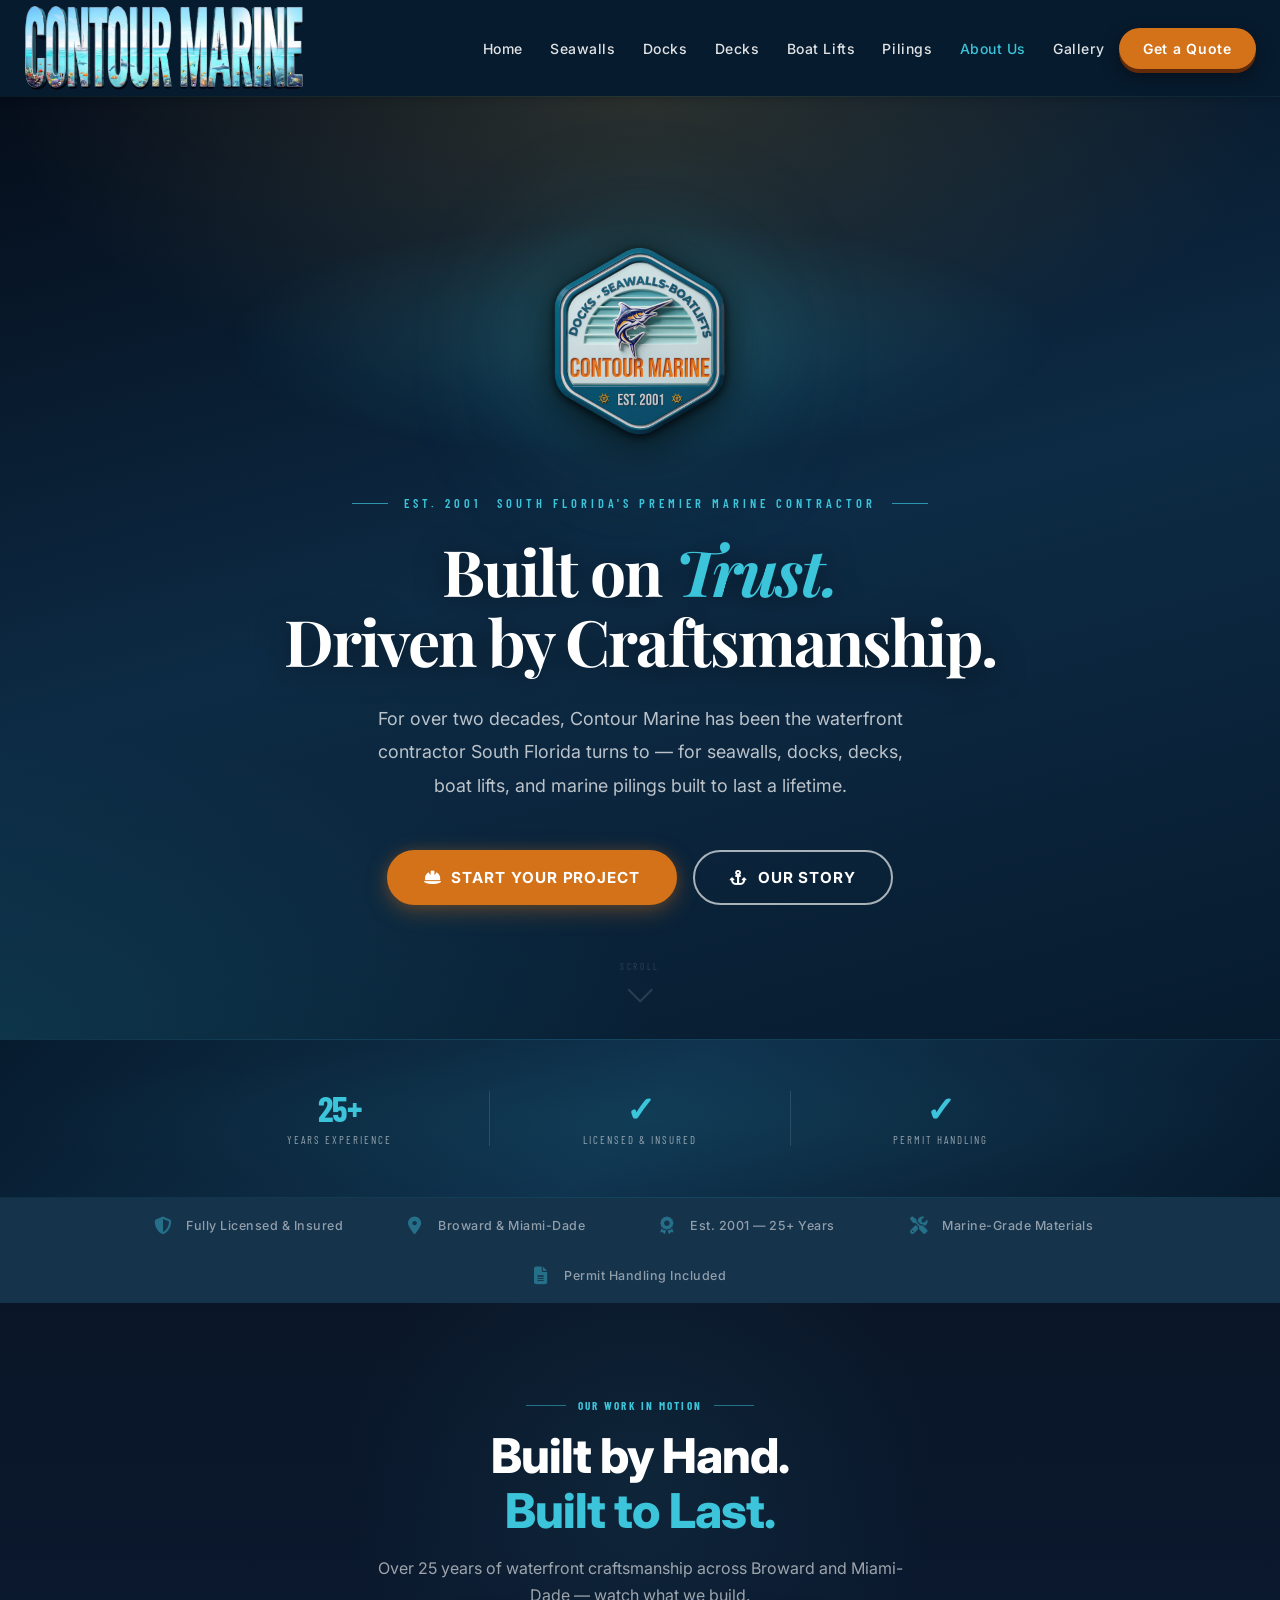
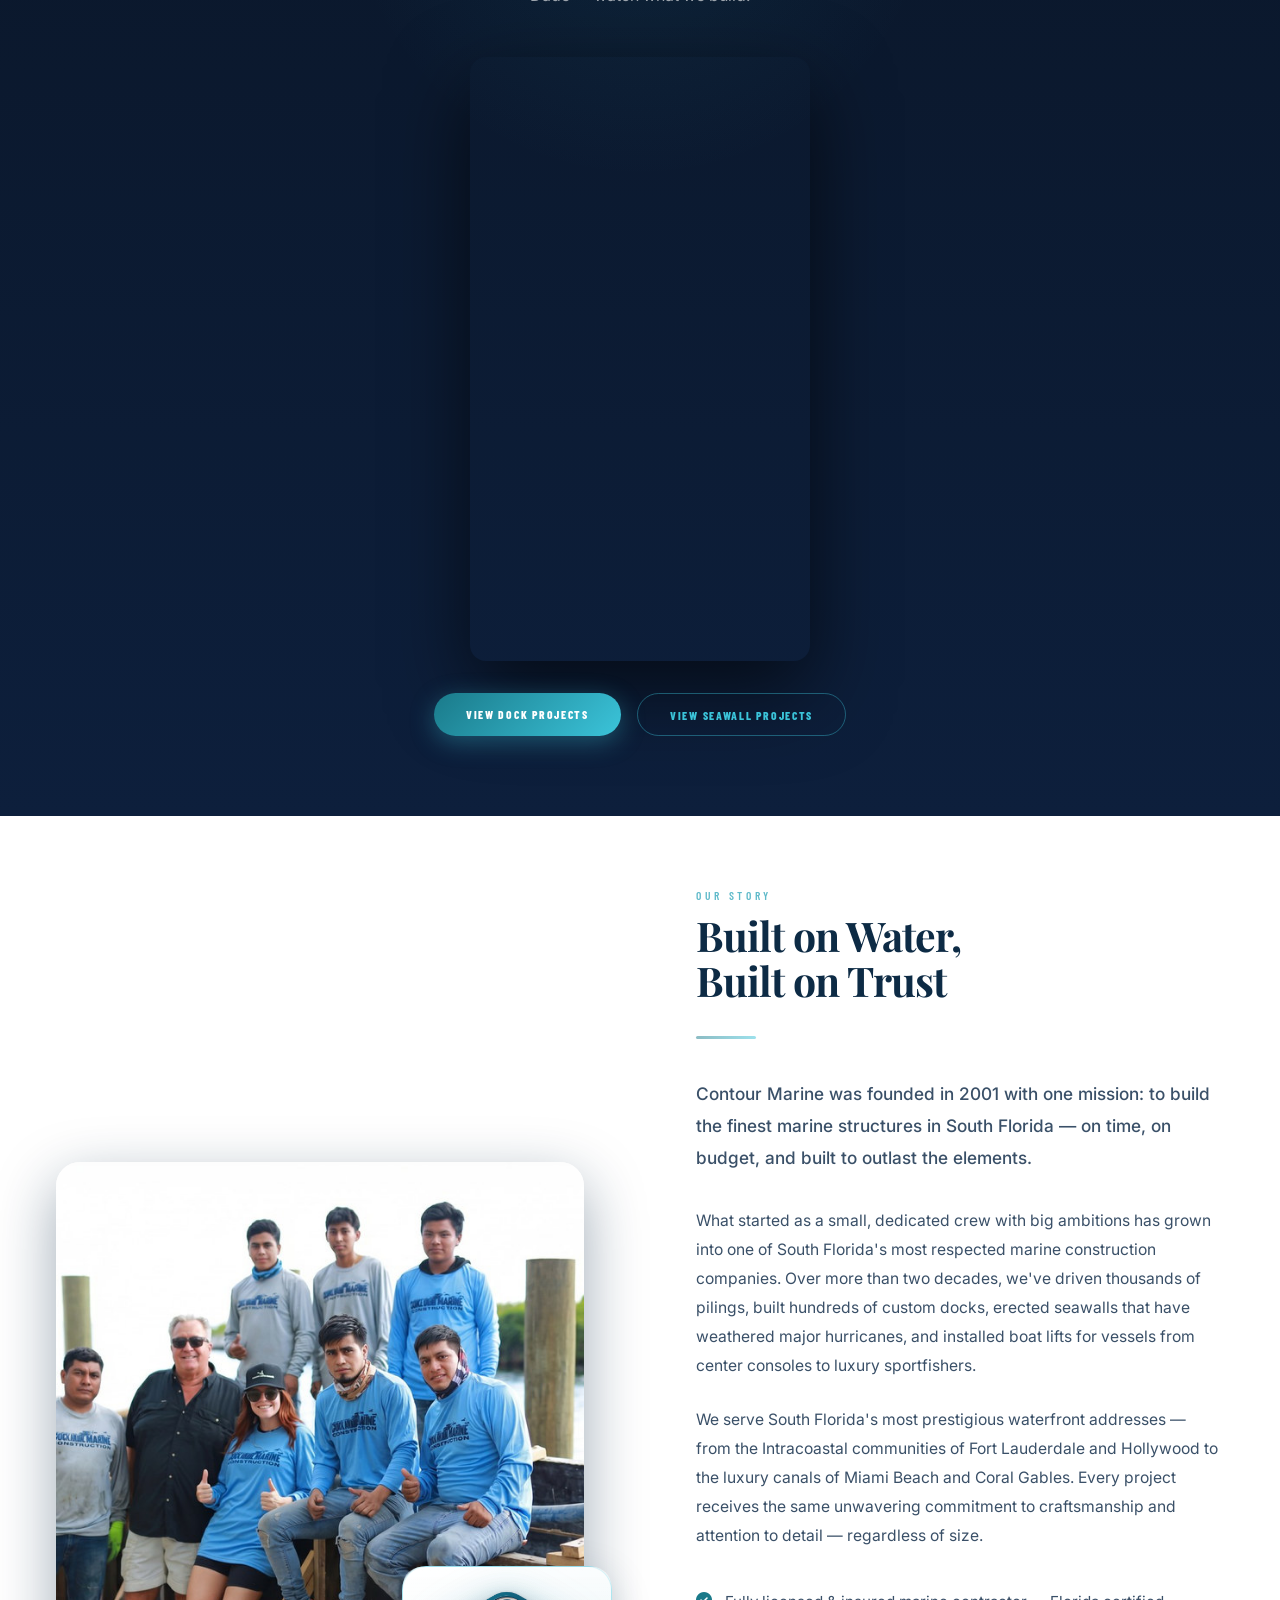
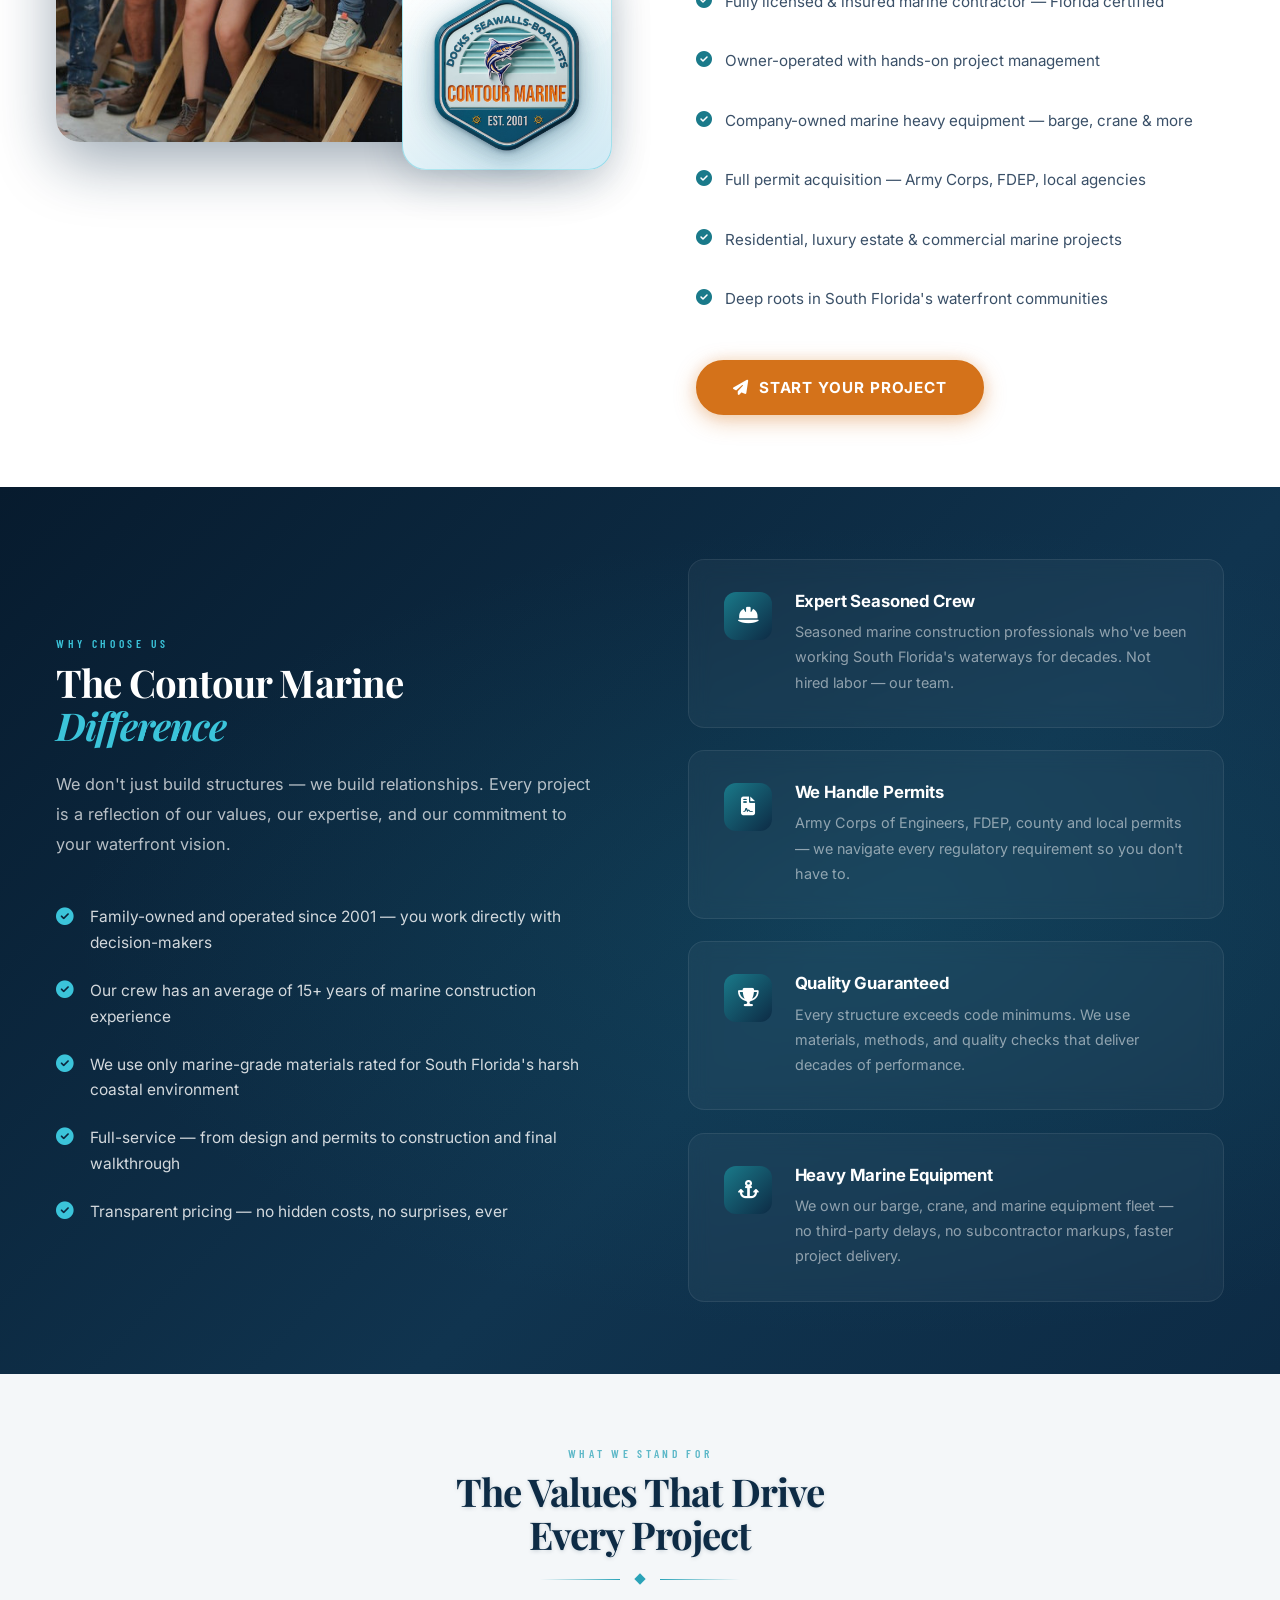
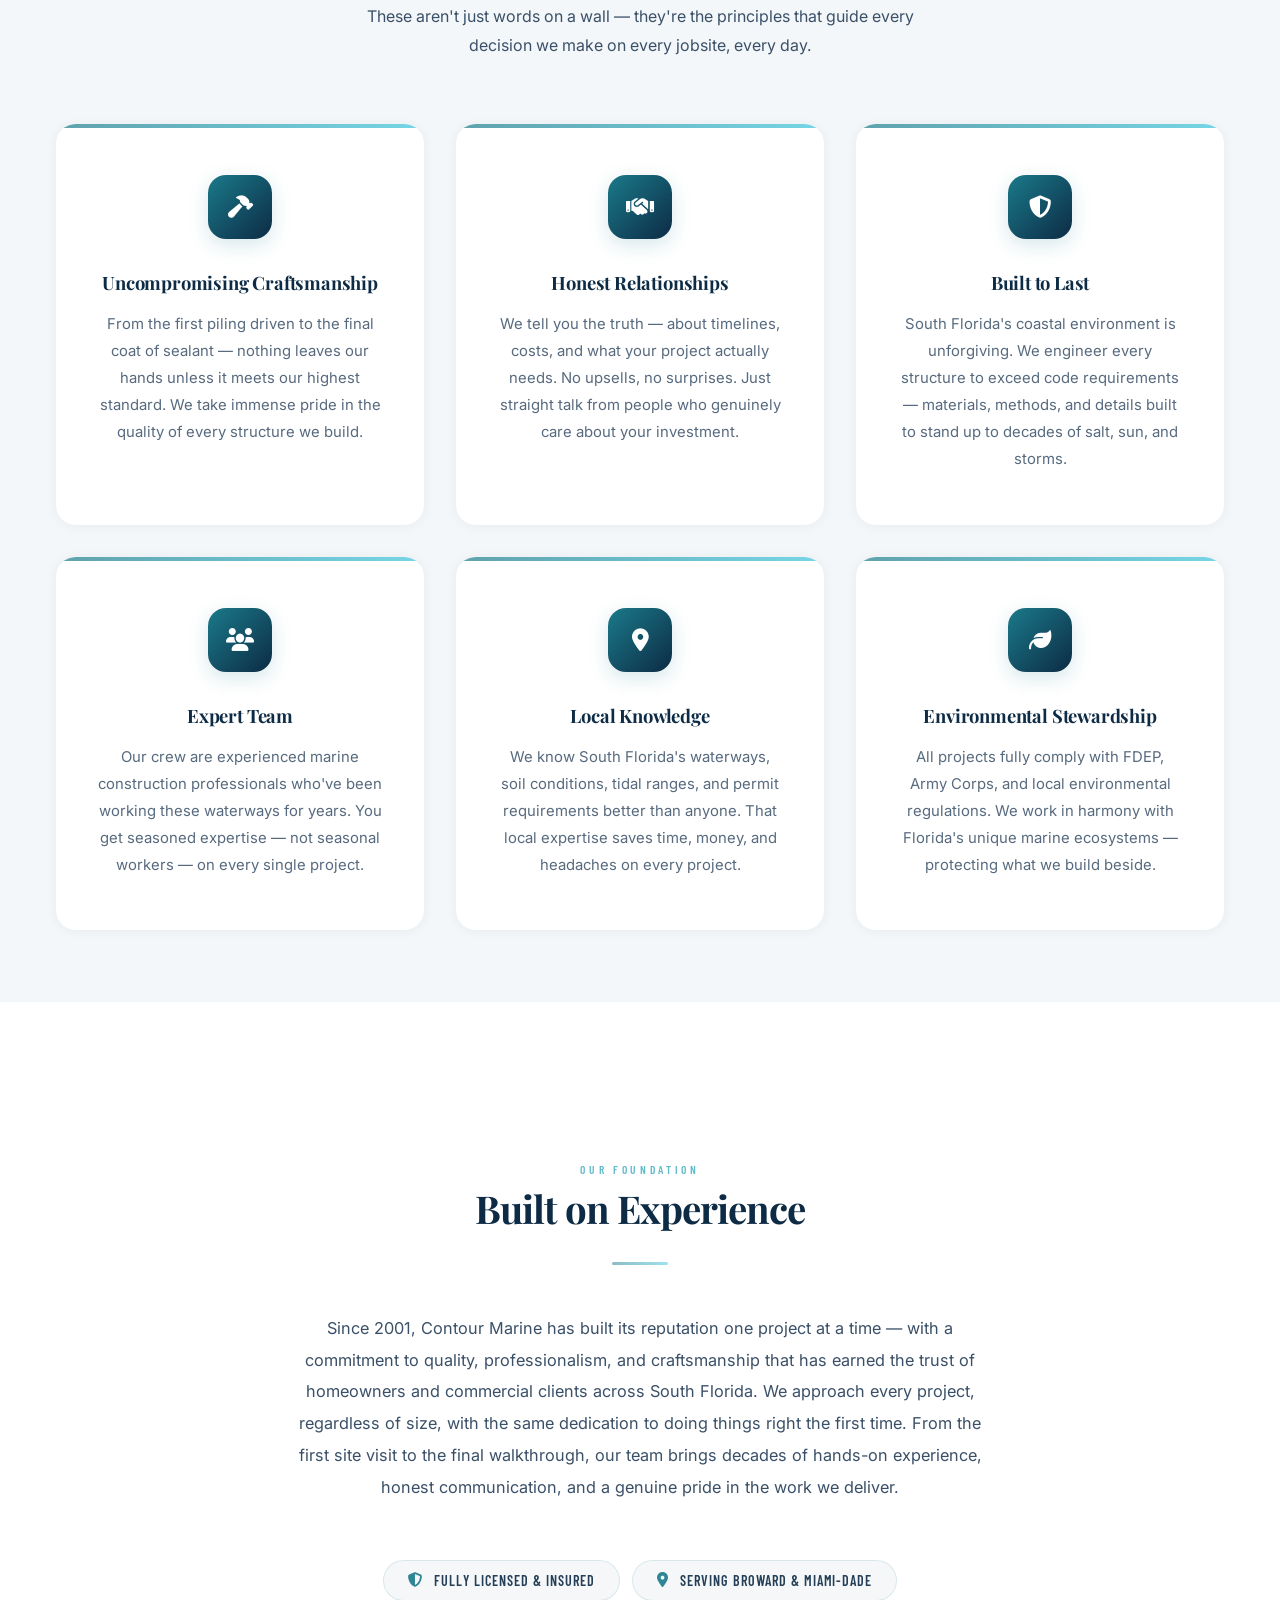
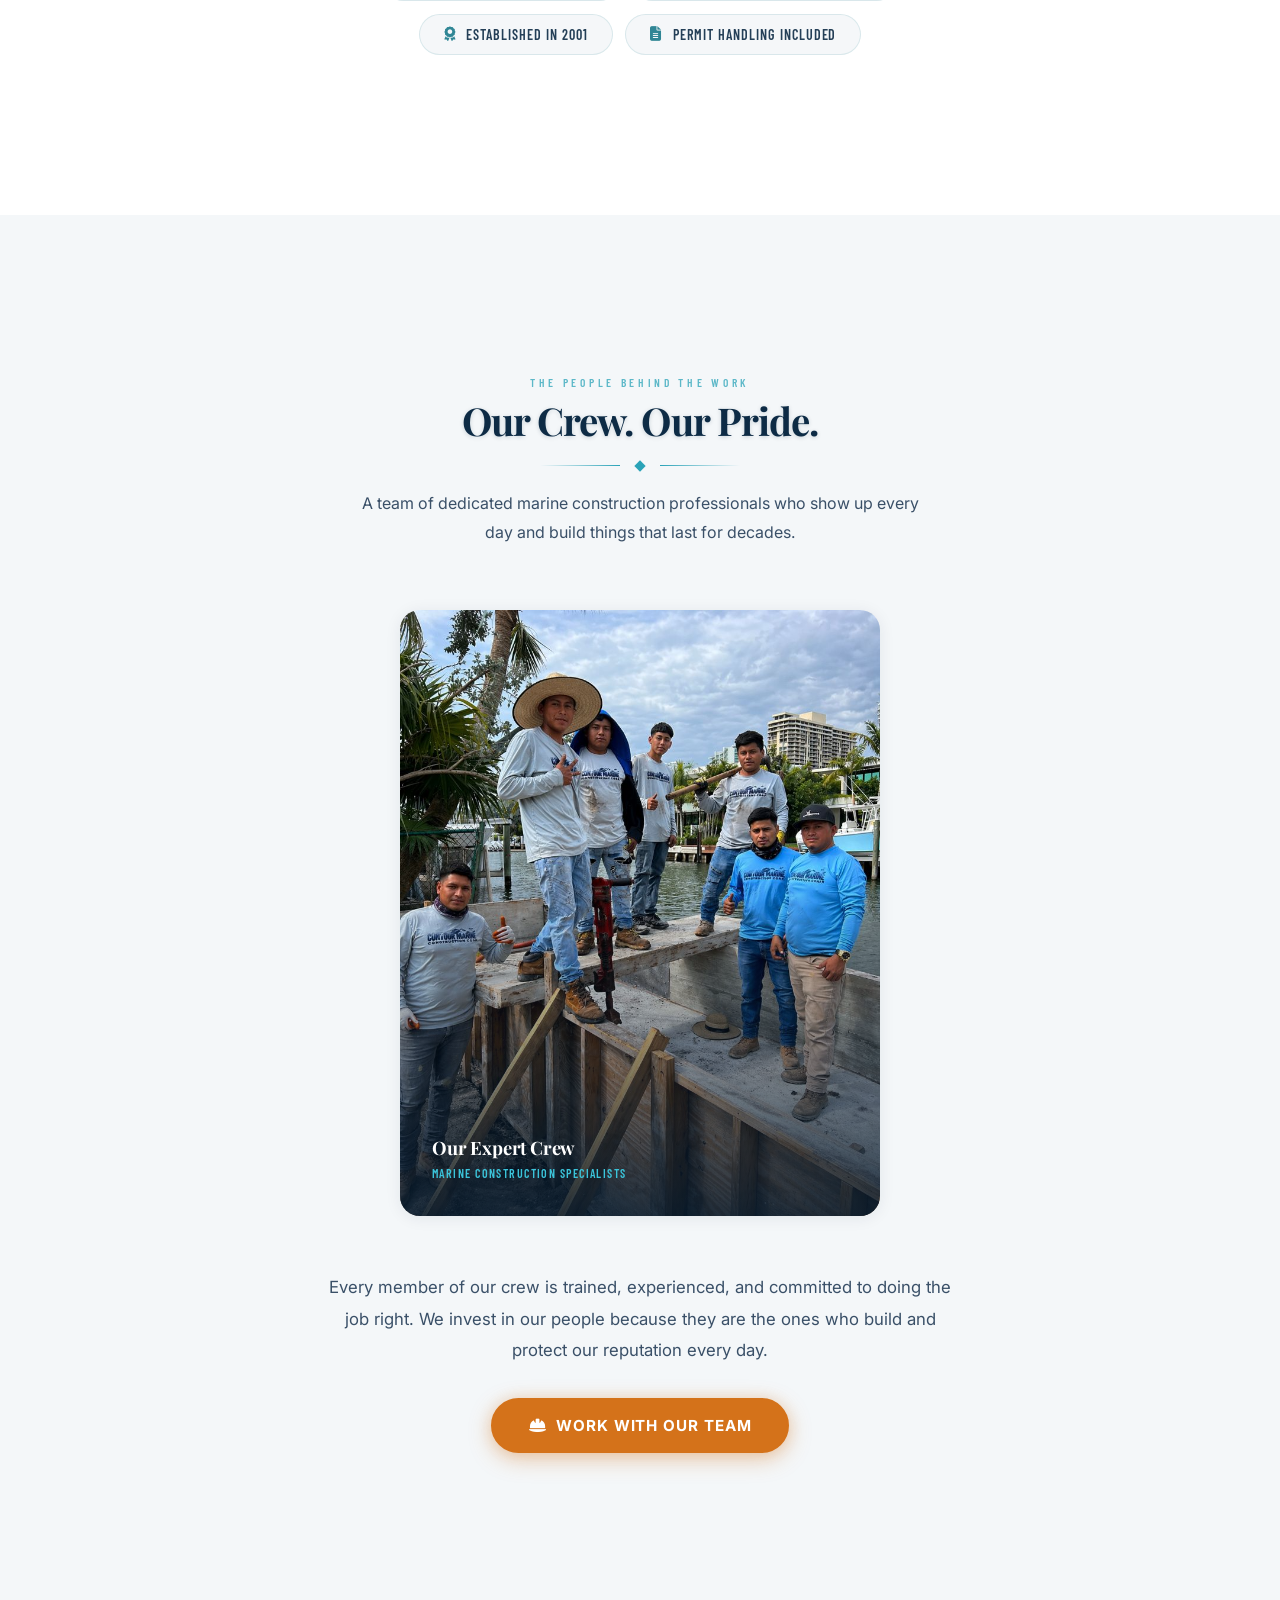
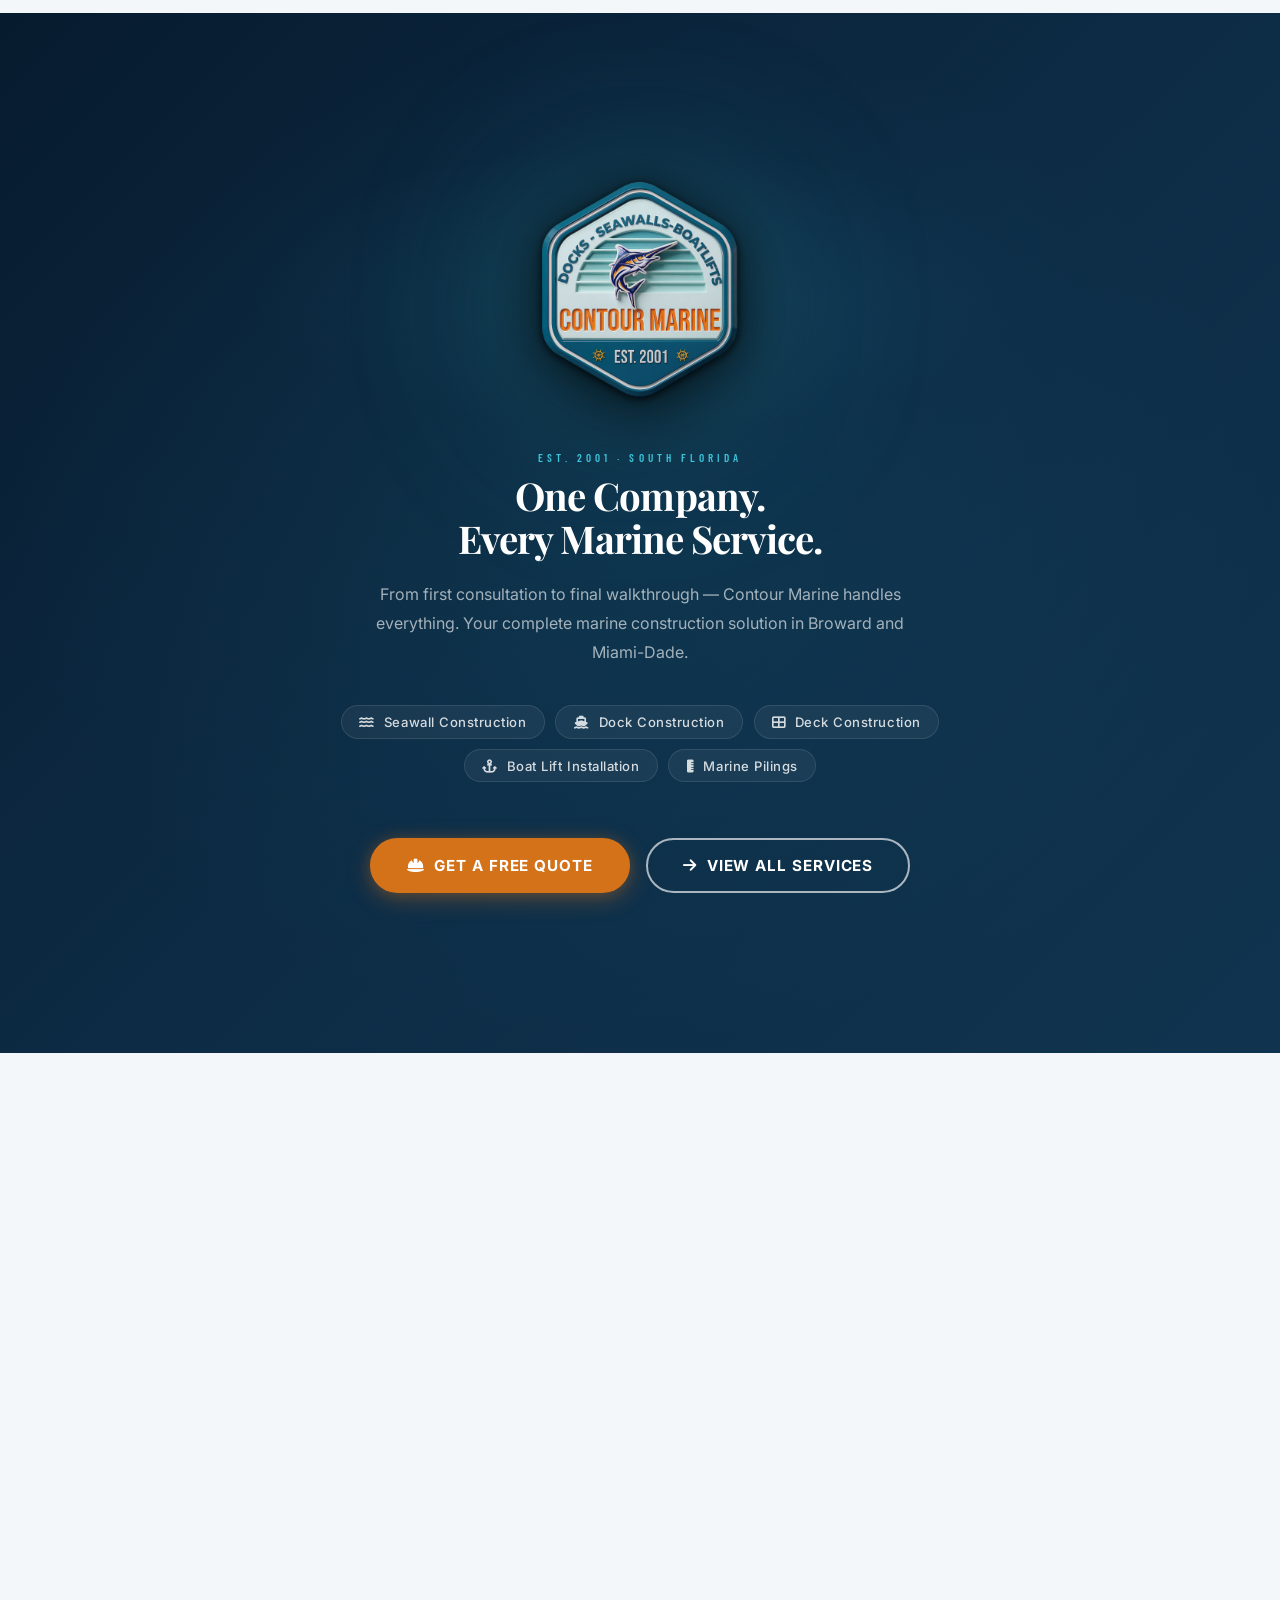
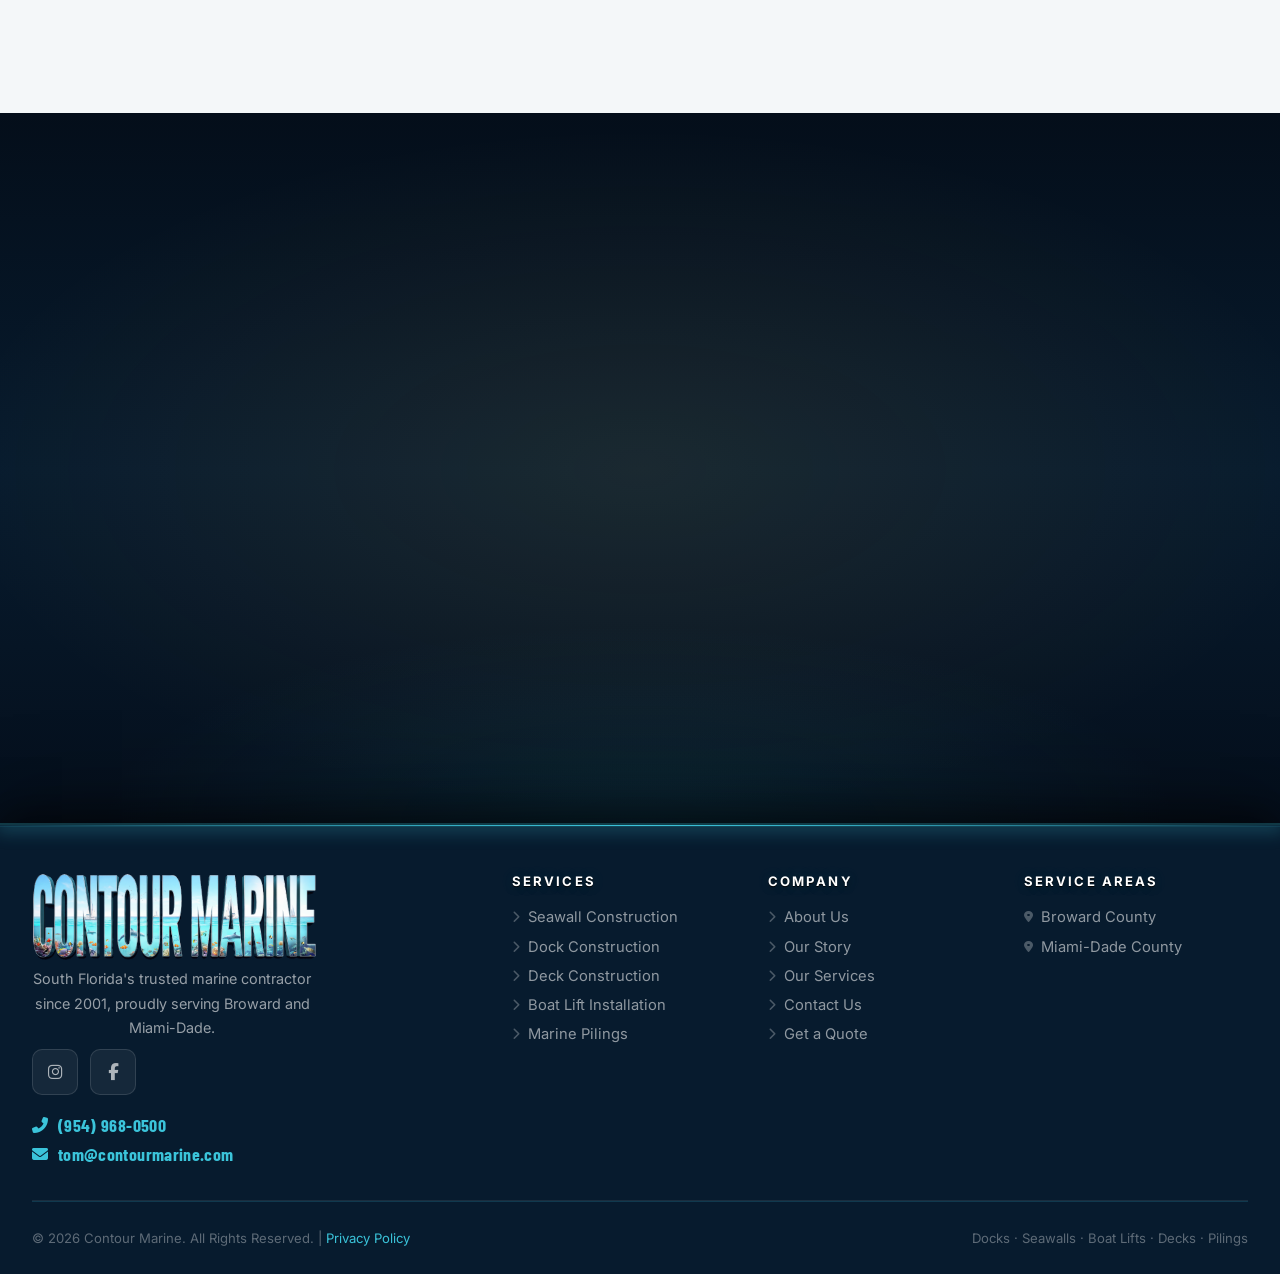
==== commit 3001835b: "feat: move dock video to about page, prep homepage for horizontal showreel" ====
--- a/about.html
+++ b/about.html
@@ -5,7 +5,7 @@
   <meta name="google-site-verification" content="Wba8duTK3Q5uxvoMd5BW_SRQegEgljx48Cge2YbOkfw" />
   <meta name="viewport" content="width=device-width, initial-scale=1.0" />
   <title>About Us | Contour Marine | South Florida Since 2001</title>
-  <meta name="description" content="South Florida's trusted marine contractor since 2001, proudly serving Broward and Miami-Dade." />
+  <meta name="description" content="South Florida&rsquo;s trusted marine contractor since 2001, proudly serving Broward and Miami-Dade." />
   <meta property="og:type" content="website" />
   <meta property="og:url" content="https://www.contourmarine.com/about.html" />
   <meta property="og:title" content="About Contour Marine | South Florida's Marine Experts Since 2001" />
@@ -1528,6 +1528,28 @@
 </div>
 
 <!-- ═══════════════════════════════════════ -->
+<!--  OUR WORK IN MOTION                    -->
+<!-- ═══════════════════════════════════════ -->
+<section class="idx-video-section">
+  <div class="idx-video-inner">
+    <div class="idx-video-header reveal">
+      <span class="idx-video-eyebrow"><span class="idx-video-line"></span>Our Work in Motion<span class="idx-video-line"></span></span>
+      <h2 class="idx-video-title">Built by Hand.<br/><em>Built to Last.</em></h2>
+      <p class="idx-video-sub">Over 25 years of waterfront craftsmanship across Broward and Miami-Dade — watch what we build.</p>
+    </div>
+    <div class="idx-video-wrap reveal">
+      <div class="idx-video-frame" style="display:block;width:340px;max-width:calc(100vw - 3rem);margin:0 auto;border-radius:16px;overflow:hidden;box-shadow:0 30px 80px rgba(0,0,0,0.6);">
+        <iframe src="https://player.mediadelivery.net/embed/728358/d4a87daf-e03c-407e-b022-02c8bec8bc68?autoplay=true&loop=true&muted=true&preload=true&responsive=true&poster=0&playsinline=true" style="display:block;width:340px;max-width:100%;height:604px;border:0;border-radius:16px;" allow="autoplay; accelerometer; gyroscope; encrypted-media; picture-in-picture; fullscreen" allowfullscreen="true" playsinline webkit-playsinline></iframe>
+      </div>
+      <div class="idx-video-ctas">
+        <a href="docks.html" class="idx-video-btn idx-video-btn--primary">View Dock Projects</a>
+        <a href="seawalls.html" class="idx-video-btn idx-video-btn--secondary">View Seawall Projects</a>
+      </div>
+    </div>
+  </div>
+</section>
+
+<!-- ═══════════════════════════════════════ -->
 <!--  OUR STORY                             -->
 <!-- ═══════════════════════════════════════ -->
 <section class="story-section" id="our-story">
@@ -1792,7 +1814,7 @@
         <a href="https://www.facebook.com/share/1LgJvvn2UB/?mibextid=wwXIfr" target="_blank" rel="noopener" aria-label="Facebook"><i class="fab fa-facebook-f"></i></a>
       </div>
       <a href="tel:+19549680500" class="footer-phone"><i class="fas fa-phone-alt"></i> (954) 968-0500</a>
-      <a href="mailto:tom@contourmarine.com" class="footer-phone" style="margin-top:0.4rem;"><i class="fas fa-envelope"></i> tom@contourmarine.com</a>
+      <a href="mailto:&#116;&#111;&#109;&#64;&#99;&#111;&#110;&#116;&#111;&#117;&#114;&#109;&#97;&#114;&#105;&#110;&#101;&#46;&#99;&#111;&#109;" class="footer-phone" style="margin-top:0.4rem;"><i class="fas fa-envelope"></i> &#116;&#111;&#109;&#64;&#99;&#111;&#110;&#116;&#111;&#117;&#114;&#109;&#97;&#114;&#105;&#110;&#101;&#46;&#99;&#111;&#109;</a>
     </div>
     <div class="footer-col">
       <h5>Services</h5>
--- a/styles.css
+++ b/styles.css
@@ -2647,6 +2647,430 @@
    BEFORE/AFTER
    ============================================ */
 
+/* ============================================
+   IDX-SW-TRANSFORM — HOME PAGE SEAWALL
+   PREMIUM BEFORE / AFTER SECTION
+   ============================================ */
+
+/* Section wrapper — full-bleed dark navy */
+.idx-sw-transform {
+  position: relative;
+  background: linear-gradient(168deg, #020c18 0%, #061728 50%, #0b2340 100%);
+  padding: 7rem 0 5.5rem;
+  overflow: hidden;
+}
+/* Top shimmer accent */
+.idx-sw-transform::before {
+  content: '';
+  position: absolute;
+  top: 0; left: 0; right: 0; height: 3px;
+  background: linear-gradient(90deg,
+    transparent 0%,
+    rgba(59,196,218,0.55) 25%,
+    rgba(201,168,76,0.8) 50%,
+    rgba(59,196,218,0.55) 75%,
+    transparent 100%);
+  z-index: 2;
+}
+/* Radial teal glow */
+.idx-sw-transform::after {
+  content: '';
+  position: absolute;
+  top: -150px; left: 50%;
+  transform: translateX(-50%);
+  width: 1100px; height: 700px;
+  background: radial-gradient(ellipse, rgba(59,196,218,0.06) 0%, transparent 65%);
+  pointer-events: none;
+}
+/* Dot grid */
+.idx-sw-dots {
+  position: absolute;
+  inset: 0;
+  background-image: radial-gradient(circle, rgba(59,196,218,0.07) 1px, transparent 1px);
+  background-size: 38px 38px;
+  pointer-events: none;
+  opacity: 0.55;
+}
+
+.idx-sw-inner {
+  max-width: 1200px;
+  margin: 0 auto;
+  padding: 0 2rem;
+  position: relative;
+  z-index: 1;
+}
+
+/* Header */
+.idx-sw-header { text-align: center; margin-bottom: 3.5rem; }
+.idx-sw-eyebrow {
+  display: inline-flex;
+  align-items: center;
+  gap: 1rem;
+  font-family: var(--font-accent);
+  font-size: 0.72rem;
+  font-weight: 700;
+  letter-spacing: 0.3em;
+  text-transform: uppercase;
+  color: var(--gold);
+  margin-bottom: 1.2rem;
+}
+.idx-sw-line {
+  display: block;
+  width: 38px; height: 1px;
+  background: var(--gold);
+  opacity: 0.5;
+}
+.idx-sw-title {
+  font-family: var(--font-display);
+  font-size: clamp(2.2rem, 5vw, 3.6rem);
+  font-weight: 800;
+  color: #fff;
+  line-height: 1.08;
+  letter-spacing: -0.03em;
+  margin-bottom: 1.1rem;
+}
+.idx-sw-title em {
+  font-style: italic;
+  color: var(--teal-bright);
+  text-shadow: 0 0 40px rgba(59,196,218,0.3);
+}
+.idx-sw-sub {
+  font-family: var(--font-body);
+  font-size: clamp(0.95rem, 1.8vw, 1.08rem);
+  color: rgba(255,255,255,0.6);
+  line-height: 1.78;
+  max-width: 600px;
+  margin: 0 auto;
+}
+
+/* ── Split panels ── */
+.idx-sw-split {
+  display: grid;
+  grid-template-columns: 1fr auto 1fr;
+  gap: 0;
+  align-items: stretch;
+  margin-bottom: 2.5rem;
+  border-radius: 24px;
+  overflow: hidden;
+  box-shadow:
+    0 0 0 1.5px rgba(59,196,218,0.18),
+    0 40px 100px rgba(0,0,0,0.6),
+    0 8px 30px rgba(0,0,0,0.4);
+}
+
+.idx-sw-panel {
+  position: relative;
+  overflow: hidden;
+  display: flex;
+  flex-direction: column;
+}
+
+/* Image fills panel */
+.idx-sw-img-wrap {
+  position: relative;
+  aspect-ratio: 4/3;
+  overflow: hidden;
+  flex-shrink: 0;
+}
+.idx-sw-img-wrap img {
+  width: 100%;
+  height: 100%;
+  object-fit: cover;
+  display: block;
+  transition: transform 0.9s cubic-bezier(0.23,1,0.32,1),
+              filter 0.9s ease;
+  will-change: transform;
+}
+.idx-sw-panel:hover .idx-sw-img-wrap img {
+  transform: scale(1.06);
+  filter: brightness(1.06) saturate(1.12);
+}
+.idx-sw-panel {
+  transition: transform 0.45s cubic-bezier(0.23,1,0.32,1),
+              box-shadow 0.45s cubic-bezier(0.23,1,0.32,1);
+}
+.idx-sw-panel:hover {
+  transform: scale(1.012);
+  box-shadow: 0 0 0 2px rgba(59,196,218,0.28), 0 20px 50px rgba(0,0,0,0.3);
+  z-index: 2;
+}
+
+/* Vignette bottom gradient over image */
+.idx-sw-vignette {
+  position: absolute;
+  inset: 0;
+  background: linear-gradient(to bottom,
+    transparent 40%,
+    rgba(2,12,24,0.6) 75%,
+    rgba(2,12,24,0.92) 100%);
+  pointer-events: none;
+}
+
+/* Badge pill on each panel */
+.idx-sw-badge {
+  position: absolute;
+  top: 18px; left: 18px;
+  z-index: 4;
+  display: inline-flex;
+  align-items: center;
+  gap: 0.5rem;
+  padding: 6px 16px;
+  border-radius: 30px;
+  font-family: var(--font-accent);
+  font-size: 0.68rem;
+  font-weight: 800;
+  letter-spacing: 0.18em;
+  text-transform: uppercase;
+  backdrop-filter: blur(10px);
+  -webkit-backdrop-filter: blur(10px);
+  pointer-events: none;
+}
+.idx-sw-badge--before {
+  background: rgba(7,27,46,0.85);
+  color: rgba(255,255,255,0.9);
+  border: 1px solid rgba(255,255,255,0.2);
+  box-shadow: 0 4px 18px rgba(0,0,0,0.4);
+}
+.idx-sw-badge--after {
+  background: linear-gradient(135deg, rgba(26,122,138,0.9), rgba(59,196,218,0.85));
+  color: #fff;
+  border: 1px solid rgba(255,255,255,0.25);
+  box-shadow: 0 4px 20px rgba(59,196,218,0.4);
+}
+
+/* Caption panel below image */
+.idx-sw-panel-caption {
+  flex: 1;
+  padding: 1.6rem 1.8rem 1.8rem;
+  background: rgba(5,18,34,0.96);
+  backdrop-filter: blur(6px);
+  display: flex;
+  flex-direction: column;
+  gap: 0.5rem;
+  border-top: 1px solid rgba(59,196,218,0.1);
+}
+.idx-sw-phase {
+  font-family: var(--font-accent);
+  font-size: 0.65rem;
+  font-weight: 700;
+  letter-spacing: 0.22em;
+  text-transform: uppercase;
+  color: var(--gold);
+}
+.idx-sw-panel-caption h3 {
+  font-family: var(--font-display);
+  font-size: clamp(1.1rem, 2vw, 1.4rem);
+  font-weight: 700;
+  color: #fff;
+  line-height: 1.2;
+  margin: 0;
+}
+.idx-sw-panel-caption p {
+  font-size: 0.88rem;
+  color: rgba(255,255,255,0.58);
+  line-height: 1.65;
+  margin: 0;
+}
+
+/* Vertical divider line on before panel right edge */
+.idx-sw-divider-line {
+  position: absolute;
+  top: 0; right: 0; bottom: 0;
+  width: 2px;
+  background: linear-gradient(to bottom,
+    rgba(201,168,76,0.0) 0%,
+    rgba(201,168,76,0.5) 25%,
+    rgba(201,168,76,0.6) 50%,
+    rgba(201,168,76,0.5) 75%,
+    rgba(201,168,76,0.0) 100%);
+  pointer-events: none;
+  z-index: 5;
+}
+
+/* ── Center VS / arrow divider ── */
+.idx-sw-vs {
+  display: flex;
+  align-items: center;
+  justify-content: center;
+  width: 54px;
+  background: linear-gradient(180deg, rgba(5,18,34,0.0) 0%, rgba(5,18,34,0.0) 100%);
+  position: relative;
+  z-index: 10;
+  flex-shrink: 0;
+}
+.idx-sw-vs span {
+  display: flex;
+  align-items: center;
+  justify-content: center;
+  width: 44px;
+  height: 44px;
+  border-radius: 50%;
+  background: linear-gradient(135deg, var(--teal), var(--teal-bright));
+  color: #fff;
+  font-size: 1.1rem;
+  font-weight: 900;
+  box-shadow:
+    0 0 0 4px rgba(3,12,22,0.9),
+    0 0 0 6px rgba(59,196,218,0.35),
+    0 8px 28px rgba(59,196,218,0.4),
+    0 0 50px rgba(59,196,218,0.2);
+  animation: idx-arrow-pulse 2.5s ease-in-out infinite;
+  position: relative;
+  z-index: 2;
+  text-shadow: none;
+}
+@keyframes idx-arrow-pulse {
+  0%, 100% {
+    box-shadow: 0 0 0 4px rgba(3,12,22,0.9), 0 0 0 6px rgba(59,196,218,0.35), 0 8px 28px rgba(59,196,218,0.4);
+    transform: translateX(0) scale(1);
+  }
+  30% {
+    transform: translateX(3px) scale(1.08);
+    box-shadow: 0 0 0 4px rgba(3,12,22,0.9), 0 0 0 9px rgba(59,196,218,0.5), 0 10px 36px rgba(59,196,218,0.55);
+  }
+  50% {
+    box-shadow: 0 0 0 4px rgba(3,12,22,0.9), 0 0 0 10px rgba(59,196,218,0.6), 0 12px 44px rgba(59,196,218,0.65);
+    transform: translateX(5px) scale(1.1);
+  }
+  70% {
+    transform: translateX(3px) scale(1.05);
+  }
+}
+
+/* ── Stat bar ── */
+.idx-sw-stats {
+  display: flex;
+  align-items: center;
+  justify-content: center;
+  flex-wrap: wrap;
+  gap: 0;
+  background: rgba(255,255,255,0.03);
+  border: 1px solid rgba(59,196,218,0.14);
+  border-radius: 18px;
+  padding: 1.6rem 2rem;
+  backdrop-filter: blur(6px);
+  /* 3D floating effect */
+  box-shadow:
+    0 2px 0 rgba(59,196,218,0.08) inset,
+    0 -1px 0 rgba(255,255,255,0.04) inset,
+    0 20px 60px rgba(0,0,0,0.35);
+}
+.idx-sw-stat {
+  display: flex;
+  flex-direction: column;
+  align-items: center;
+  gap: 0.25rem;
+  flex: 1;
+  min-width: 140px;
+  padding: 0.5rem 1.5rem;
+}
+.idx-sw-stat-num {
+  font-family: var(--font-display);
+  font-size: clamp(1.5rem, 2.8vw, 2.1rem);
+  font-weight: 800;
+  color: var(--teal-bright);
+  line-height: 1;
+  letter-spacing: -0.025em;
+  text-shadow: 0 0 24px rgba(59,196,218,0.4);
+}
+.idx-sw-stat-label {
+  font-family: var(--font-accent);
+  font-size: 0.65rem;
+  font-weight: 700;
+  letter-spacing: 0.18em;
+  text-transform: uppercase;
+  color: rgba(255,255,255,0.42);
+  text-align: center;
+}
+.idx-sw-stat-sep {
+  width: 1px;
+  height: 40px;
+  background: rgba(59,196,218,0.15);
+  flex-shrink: 0;
+}
+.idx-sw-cta-btn {
+  display: inline-flex;
+  align-items: center;
+  gap: 0.6rem;
+  background: linear-gradient(135deg, var(--teal), var(--teal-bright));
+  color: #fff;
+  font-family: var(--font-accent);
+  font-size: 0.72rem;
+  font-weight: 800;
+  letter-spacing: 0.15em;
+  text-transform: uppercase;
+  text-decoration: none;
+  padding: 0.75rem 1.6rem;
+  border-radius: 30px;
+  white-space: nowrap;
+  box-shadow: 0 6px 24px rgba(59,196,218,0.4);
+  transition: transform 0.25s ease, box-shadow 0.25s ease;
+}
+.idx-sw-cta-btn:hover {
+  transform: translateY(-2px);
+  box-shadow: 0 10px 32px rgba(59,196,218,0.55);
+}
+
+/* ── Responsive ── */
+@media (max-width: 900px) {
+  .idx-sw-transform { padding: 5rem 0 4rem; }
+  .idx-sw-split { grid-template-columns: 1fr; border-radius: 18px; }
+  /* Mobile: Before panel stacks on TOP, After on BOTTOM */
+  .idx-sw-panel--before { order: 1; }
+  .idx-sw-vs            { order: 2; width: 100%; height: 44px; }
+  .idx-sw-panel--after  { order: 3; }
+  /* VS arrow rotates to point downward on mobile stack */
+  .idx-sw-vs span { width: 36px; height: 36px; font-size: 0.9rem; transform: rotate(90deg); }
+  .idx-sw-divider-line { display: none; }
+  .idx-sw-stat-sep { display: none; }
+  /* Stats: 3 numbers in a row, CTA drops to its own full-width row below */
+  .idx-sw-stats {
+    display: grid;
+    grid-template-columns: 1fr 1fr 1fr;
+    grid-template-rows: auto auto;
+    gap: 0.25rem 0;
+    padding: 1.2rem 1rem 1.4rem;
+    align-items: center;
+  }
+  /* The 3 stat blocks stay in row 1 */
+  .idx-sw-stat { min-width: 0; padding: 0.4rem 0.5rem; grid-row: 1; }
+  .idx-sw-stat-num { font-size: 1.35rem; }
+  /* CTA button: full-width row 2, centered */
+  .idx-sw-stat:has(.idx-sw-cta-btn) {
+    grid-column: 1 / -1;
+    grid-row: 2;
+    padding-top: 0.9rem;
+  }
+  .idx-sw-cta-btn {
+    width: 100%;
+    justify-content: center;
+    font-size: 0.7rem;
+    padding: 0.8rem 1rem;
+    white-space: nowrap;
+    overflow: hidden;
+    text-overflow: ellipsis;
+  }
+  /* Before panel slightly shorter to emphasize AFTER result */
+  .idx-sw-panel--before .idx-sw-img-wrap { aspect-ratio: 16/7; }
+  .idx-sw-panel--after  .idx-sw-img-wrap { aspect-ratio: 4/3; }
+  /* Remove hover scale on touch */
+  .idx-sw-panel:hover { transform: none; box-shadow: none; }
+}
+@media (max-width: 600px) {
+  .idx-sw-inner { padding: 0 1rem; }
+  .idx-sw-transform { padding: 4rem 0 3rem; }
+  .idx-sw-panel--before .idx-sw-img-wrap { aspect-ratio: 16/7; }
+  .idx-sw-panel--after  .idx-sw-img-wrap { aspect-ratio: 4/3; }
+  .idx-sw-panel-caption { padding: 1.2rem 1.2rem 1.4rem; }
+  .idx-sw-stat-num { font-size: 1.2rem; }
+  .idx-sw-stat-label { font-size: 0.58rem; letter-spacing: 0.12em; }
+  .idx-sw-cta-btn { font-size: 0.68rem; padding: 0.75rem 1rem; }
+}
+
+/* ============================================
+   BEFORE / AFTER — existing section
+   ============================================ */
+
 .before-after-section {
   background: #f4f7f9;
   padding: 4.5rem 2rem 5rem;
@@ -3027,7 +3451,7 @@
   }
 
   .page-hero {
-    padding: 60px 0 60px;
+    padding: 78px 0 60px;
     min-height: 380px;
   }
 
@@ -3210,7 +3634,7 @@
     padding: 3rem 1.2rem 1.5rem;
   }
   .page-hero {
-    padding: 50px 0 50px;
+    padding: 75px 0 50px;
     min-height: 340px;
   }
   .process-steps {
@@ -5705,19 +6129,19 @@
 @media (max-width: 768px) {
   /* Hero sections */
   .page-hero {
-    padding: 60px 1.5rem 50px !important;
+    padding: 78px 1.5rem 50px !important;
   }
   .page-hero-content {
     padding: 0 !important;
   }
   .sw-hero-inner {
-    padding: 60px 1.5rem 50px !important;
+    padding: 78px 1.5rem 50px !important;
   }
   .gal-hero {
-    padding: 60px 1.5rem 50px !important;
+    padding: 78px 1.5rem 50px !important;
   }
   .about-hero-content {
-    padding: 60px 1.5rem 50px !important;
+    padding: 78px 1.5rem 50px !important;
   }
 
   /* Sections */
@@ -5855,16 +6279,16 @@
 @media (max-width: 480px) {
   /* Hero padding */
   .page-hero {
-    padding: 50px 1.2rem 45px !important;
+    padding: 75px 1.2rem 45px !important;
   }
   .sw-hero-inner {
-    padding: 50px 1.2rem 45px !important;
+    padding: 75px 1.2rem 45px !important;
   }
   .gal-hero {
-    padding: 50px 1.2rem 45px !important;
+    padding: 75px 1.2rem 45px !important;
   }
   .about-hero-content {
-    padding: 50px 1.2rem 45px !important;
+    padding: 75px 1.2rem 45px !important;
   }
 
   /* Sections tighter */
@@ -6236,6 +6660,25 @@
 .dock-showcase-section {
   background: #fff;
   padding: 5rem 2rem;
+}
+/* Client photo row — 2-col on desktop/tablet, 1-col on mobile with proper spacing */
+.client-photo-row {
+  display: grid;
+  grid-template-columns: repeat(2, 1fr);
+  gap: 1.25rem;
+  margin-top: 1.25rem;
+}
+.client-photo-row + .client-photo-row {
+  margin-top: 1.25rem;
+}
+@media (max-width: 600px) {
+  .client-photo-row {
+    grid-template-columns: 1fr !important;
+    gap: 1.25rem !important;
+  }
+  .client-photo-row > div {
+    margin-bottom: 0 !important;
+  }
 }
 .dock-showcase-inner {
   max-width: 1200px;
@@ -6353,3 +6796,533 @@
   padding-left: 1.4rem;
   margin-bottom: 1rem;
 }
+
+/* ============================================
+   FROM STRUCTURE TO SHOWCASE SECTION
+   ============================================ */
+
+.showcase-section {
+  padding: 5rem 2rem 5rem;
+  background: var(--off-white);
+  position: relative;
+}
+
+.showcase-subtitle {
+  max-width: 720px;
+  margin: 1.2rem auto 0;
+  color: var(--text-mid);
+  font-size: 1.05rem;
+  line-height: 1.7;
+  text-align: center;
+}
+
+/* ── Before / After side-by-side cards ── */
+.showcase-compare {
+  display: grid;
+  grid-template-columns: 1fr 1fr;
+  gap: 2rem;
+  margin-top: 3rem;
+  max-width: 780px;
+  margin-left: auto;
+  margin-right: auto;
+}
+
+.showcase-compare-card {
+  background: white;
+  border-radius: 18px;
+  overflow: hidden;
+  box-shadow: 0 8px 32px rgba(13,43,69,0.12);
+  border: 1px solid rgba(13,115,119,0.08);
+  display: flex;
+  flex-direction: column;
+}
+
+.showcase-compare-label {
+  display: flex;
+  align-items: center;
+  gap: 0.5rem;
+  padding: 0.75rem 1.2rem;
+  font-family: var(--font-body);
+  font-size: 0.78rem;
+  font-weight: 700;
+  letter-spacing: 0.12em;
+  text-transform: uppercase;
+}
+
+.showcase-compare-label--before {
+  background: var(--navy);
+  color: #fff;
+}
+
+.showcase-compare-label--after {
+  background: var(--teal);
+  color: #fff;
+}
+
+.showcase-compare-img {
+  width: 100%;
+  line-height: 0;
+  background: #0d2b45;
+}
+
+.showcase-compare-img img {
+  display: block;
+  width: 100%;
+  height: auto;
+  object-fit: unset;
+}
+
+.showcase-compare-caption {
+  padding: 1.2rem 1.4rem 1.4rem;
+  flex: 1;
+}
+
+.showcase-compare-caption strong {
+  display: block;
+  font-family: var(--font-heading);
+  font-size: 1rem;
+  color: var(--navy);
+  margin-bottom: 0.5rem;
+}
+
+.showcase-compare-caption p {
+  font-size: 0.88rem;
+  color: var(--text-mid);
+  line-height: 1.65;
+  margin: 0;
+}
+
+/* ── Two-column grid ── */
+.showcase-grid {
+  display: grid;
+  grid-template-columns: 1fr 1fr;
+  gap: 2rem;
+  margin-top: 3rem;
+  max-width: 780px;
+  margin-left: auto;
+  margin-right: auto;
+}
+
+.showcase-col-header {
+  display: flex;
+  align-items: center;
+  gap: 1rem;
+  margin-bottom: 1.4rem;
+}
+
+.showcase-phase-badge {
+  display: inline-block;
+  padding: 0.28rem 0.9rem;
+  border-radius: 50px;
+  font-size: 0.72rem;
+  font-weight: 700;
+  letter-spacing: 0.12em;
+  text-transform: uppercase;
+  white-space: nowrap;
+  flex-shrink: 0;
+}
+
+.showcase-phase-badge--before {
+  background: rgba(13,43,69,0.12);
+  color: var(--navy);
+}
+
+.showcase-phase-badge--after {
+  background: rgba(13,115,119,0.14);
+  color: #0a6b6e;
+}
+
+.showcase-col h3 {
+  font-family: var(--font-heading);
+  font-size: 1.25rem;
+  color: var(--navy);
+  margin: 0;
+  line-height: 1.3;
+}
+
+.showcase-photos {
+  display: flex;
+  flex-direction: column;
+  gap: 0.75rem;
+  margin-bottom: 1.4rem;
+}
+
+.showcase-photo {
+  border-radius: 12px;
+  overflow: hidden;
+  box-shadow: 0 6px 24px rgba(13,43,69,0.14);
+  line-height: 0;
+  background: #0d2b45;
+}
+
+.showcase-photo img {
+  display: block;
+  width: 100%;
+  height: auto;
+  object-fit: unset;
+  transition: transform 0.5s ease;
+}
+
+.showcase-photo:hover img {
+  transform: scale(1.02);
+}
+
+.showcase-col-desc {
+  font-size: 0.95rem;
+  color: var(--text-mid);
+  line-height: 1.75;
+}
+
+/* ── Three feature cards ── */
+.showcase-cards {
+  display: grid;
+  grid-template-columns: repeat(3, 1fr);
+  gap: 1.8rem;
+  margin-top: 4rem;
+}
+
+.showcase-card {
+  background: white;
+  border-radius: 18px;
+  padding: 2.2rem 1.8rem;
+  text-align: center;
+  box-shadow: 0 6px 30px rgba(13,43,69,0.09);
+  border: 1px solid rgba(13,115,119,0.08);
+  transition: transform 0.3s ease, box-shadow 0.3s ease;
+}
+
+.showcase-card:hover {
+  transform: translateY(-4px);
+  box-shadow: 0 16px 48px rgba(13,43,69,0.14);
+}
+
+.showcase-card-icon {
+  width: 58px;
+  height: 58px;
+  background: linear-gradient(135deg, var(--teal), var(--navy));
+  border-radius: 16px;
+  display: flex;
+  align-items: center;
+  justify-content: center;
+  margin: 0 auto 1.2rem;
+  box-shadow: 0 6px 20px rgba(26,122,138,0.25);
+}
+
+.showcase-card-icon i {
+  color: white;
+  font-size: 1.3rem;
+}
+
+.showcase-card h4 {
+  font-family: var(--font-heading);
+  font-size: 1.1rem;
+  color: var(--navy);
+  margin-bottom: 0.7rem;
+}
+
+.showcase-card p {
+  font-size: 0.92rem;
+  color: var(--text-mid);
+  line-height: 1.7;
+  margin: 0;
+}
+
+/* ── Trust statement ── */
+.showcase-trust {
+  margin-top: 3.5rem;
+}
+
+.showcase-trust-inner {
+  background: linear-gradient(135deg, var(--navy) 0%, #0a3352 100%);
+  border-radius: 20px;
+  padding: 3rem 3.5rem;
+  text-align: center;
+  position: relative;
+  overflow: hidden;
+}
+
+.showcase-trust-inner::before {
+  content: '';
+  position: absolute;
+  inset: 0;
+  background: radial-gradient(ellipse 60% 60% at 50% 0%, rgba(59,196,218,0.12) 0%, transparent 65%);
+  pointer-events: none;
+}
+
+.showcase-trust-inner h4 {
+  font-family: var(--font-heading);
+  font-size: 1.5rem;
+  color: var(--teal-bright);
+  margin-bottom: 1rem;
+  position: relative;
+}
+
+.showcase-trust-inner p {
+  color: rgba(255,255,255,0.82);
+  font-size: 1rem;
+  line-height: 1.8;
+  max-width: 740px;
+  margin: 0 auto;
+  position: relative;
+}
+
+/* ── Responsive ── */
+@media (max-width: 900px) {
+  .showcase-grid {
+    grid-template-columns: 1fr;
+    gap: 2.5rem;
+  }
+
+  .showcase-cards {
+    grid-template-columns: 1fr;
+    gap: 1.2rem;
+  }
+
+  .showcase-trust-inner {
+    padding: 2.2rem 1.8rem;
+  }
+}
+
+@media (max-width: 768px) {
+  .showcase-section {
+    padding: 78px 1.5rem 4rem !important;
+  }
+
+  /* Stack compare cards vertically on mobile */
+  .showcase-compare {
+    grid-template-columns: 1fr;
+    gap: 1.5rem;
+  }
+
+  /* images show full natural size on mobile — no fixed heights */
+
+  .showcase-trust-inner {
+    padding: 2rem 1.4rem;
+  }
+
+  .showcase-trust-inner h4 {
+    font-size: 1.25rem;
+  }
+}
+
+@media (max-width: 480px) {
+  .showcase-section {
+    padding: 75px 1.2rem 3rem !important;
+  }
+
+  .showcase-cards {
+    gap: 1rem;
+  }
+
+  .showcase-card {
+    padding: 1.6rem 1.3rem;
+  }
+}
+
+/* ============================================
+   INDEX — DOCK VIDEO SECTION
+   ============================================ */
+.idx-video-section {
+  background: linear-gradient(180deg, #0a1628 0%, #0d1f3c 100%);
+  padding: 6rem 0 5rem;
+  position: relative;
+  overflow: hidden;
+}
+.idx-video-section::before {
+  content: '';
+  position: absolute;
+  top: -120px; left: 50%;
+  transform: translateX(-50%);
+  width: 600px; height: 600px;
+  background: radial-gradient(circle, rgba(59,196,218,0.08) 0%, transparent 70%);
+  pointer-events: none;
+}
+.idx-video-inner {
+  max-width: 1100px;
+  margin: 0 auto;
+  padding: 0 2rem;
+  display: flex;
+  flex-direction: column;
+  align-items: center;
+  gap: 3rem;
+}
+.idx-video-header {
+  text-align: center;
+}
+.idx-video-eyebrow {
+  display: flex;
+  align-items: center;
+  justify-content: center;
+  gap: 0.75rem;
+  font-family: var(--font-accent);
+  font-size: 0.7rem;
+  font-weight: 700;
+  letter-spacing: 0.2em;
+  text-transform: uppercase;
+  color: var(--teal-bright);
+  margin-bottom: 1rem;
+}
+.idx-video-line {
+  display: inline-block;
+  width: 40px; height: 1px;
+  background: var(--teal-bright);
+  opacity: 0.5;
+}
+.idx-video-title {
+  font-family: var(--font-display);
+  font-size: clamp(2rem, 4vw, 3rem);
+  font-weight: 800;
+  color: #fff;
+  line-height: 1.15;
+  margin-bottom: 1rem;
+}
+.idx-video-title em {
+  font-style: normal;
+  color: var(--teal-bright);
+}
+.idx-video-sub {
+  font-size: 1rem;
+  color: rgba(255,255,255,0.6);
+  max-width: 560px;
+  margin: 0 auto;
+  line-height: 1.7;
+}
+.idx-video-wrap {
+  display: flex;
+  flex-direction: column;
+  align-items: center;
+  gap: 2rem;
+}
+/* The frame: fixed 340px wide, aspect-ratio locks height — no % padding tricks */
+.idx-video-frame {
+  width: 340px;
+  max-width: calc(100vw - 3rem);
+  border-radius: 16px;
+  overflow: hidden;
+  box-shadow:
+    0 0 0 1px rgba(59,196,218,0.2),
+    0 30px 80px rgba(0,0,0,0.6),
+    0 0 60px rgba(59,196,218,0.1);
+}
+.idx-video-frame iframe {
+  display: block;
+  width: 100%;
+  aspect-ratio: 9 / 16;
+  height: auto;
+}
+/* Horizontal 16:9 showreel frame */
+.idx-reel-frame {
+  width: 100%;
+  max-width: 900px;
+  border-radius: 16px;
+  overflow: hidden;
+  box-shadow:
+    0 0 0 1px rgba(59,196,218,0.2),
+    0 30px 80px rgba(0,0,0,0.6),
+    0 0 60px rgba(59,196,218,0.1);
+}
+.idx-reel-frame iframe {
+  display: block;
+  width: 100%;
+  aspect-ratio: 16 / 9;
+  height: auto;
+}
+.idx-video-ctas {
+  display: flex;
+  gap: 1rem;
+  flex-wrap: wrap;
+  justify-content: center;
+}
+.idx-video-btn {
+  font-family: var(--font-accent);
+  font-size: 0.72rem;
+  font-weight: 800;
+  letter-spacing: 0.15em;
+  text-transform: uppercase;
+  text-decoration: none;
+  padding: 0.85rem 2rem;
+  border-radius: 30px;
+  transition: transform 0.2s ease, box-shadow 0.2s ease;
+  white-space: nowrap;
+}
+.idx-video-btn--primary {
+  background: linear-gradient(135deg, var(--teal), var(--teal-bright));
+  color: #fff;
+  box-shadow: 0 6px 24px rgba(59,196,218,0.35);
+}
+.idx-video-btn--primary:hover {
+  transform: translateY(-2px);
+  box-shadow: 0 10px 32px rgba(59,196,218,0.5);
+}
+.idx-video-btn--secondary {
+  background: transparent;
+  color: var(--teal-bright);
+  border: 1.5px solid rgba(59,196,218,0.4);
+}
+.idx-video-btn--secondary:hover {
+  background: rgba(59,196,218,0.08);
+  transform: translateY(-2px);
+}
+
+/* ── Responsive ── */
+@media (max-width: 600px) {
+  .idx-video-section { padding: 4rem 0 3.5rem; }
+  .idx-video-btn { font-size: 0.68rem; padding: 0.75rem 1.5rem; }
+}
+
+/* ============================================
+   SEAWALLS — BUILD VIDEO SECTION
+   ============================================ */
+.sw-video-section {
+  background: linear-gradient(180deg, #0a1628 0%, #0d1f3c 100%);
+  padding: 6rem 0 5rem;
+  position: relative;
+  overflow: hidden;
+}
+.sw-video-section::before {
+  content: '';
+  position: absolute;
+  top: -100px; left: 50%;
+  transform: translateX(-50%);
+  width: 500px; height: 500px;
+  background: radial-gradient(circle, rgba(59,196,218,0.07) 0%, transparent 70%);
+  pointer-events: none;
+}
+.sw-video-inner {
+  max-width: 1100px;
+  margin: 0 auto;
+  padding: 0 2rem;
+  display: flex;
+  flex-direction: column;
+  align-items: center;
+  gap: 3rem;
+}
+/* Force white text — dark bg, section-header defaults to navy */
+.sw-video-section .section-header h2 { color: #fff !important; }
+.sw-video-section .section-header p  { color: rgba(255,255,255,0.65) !important; }
+.sw-video-section .section-label     { color: var(--teal-bright) !important; }
+.sw-video-wrap {
+  display: flex;
+  flex-direction: column;
+  align-items: center;
+}
+/* Same pattern as idx — fixed 340px, aspect-ratio for height */
+.sw-video-frame {
+  width: 340px;
+  max-width: calc(100vw - 3rem);
+  border-radius: 16px;
+  overflow: hidden;
+  box-shadow:
+    0 0 0 1px rgba(59,196,218,0.2),
+    0 30px 80px rgba(0,0,0,0.6),
+    0 0 60px rgba(59,196,218,0.1);
+}
+.sw-video-frame iframe {
+  display: block;
+  width: 100%;
+  aspect-ratio: 9 / 16;
+  height: auto;
+}
+@media (max-width: 600px) {
+  .sw-video-section { padding: 4rem 0 3.5rem; }
+}
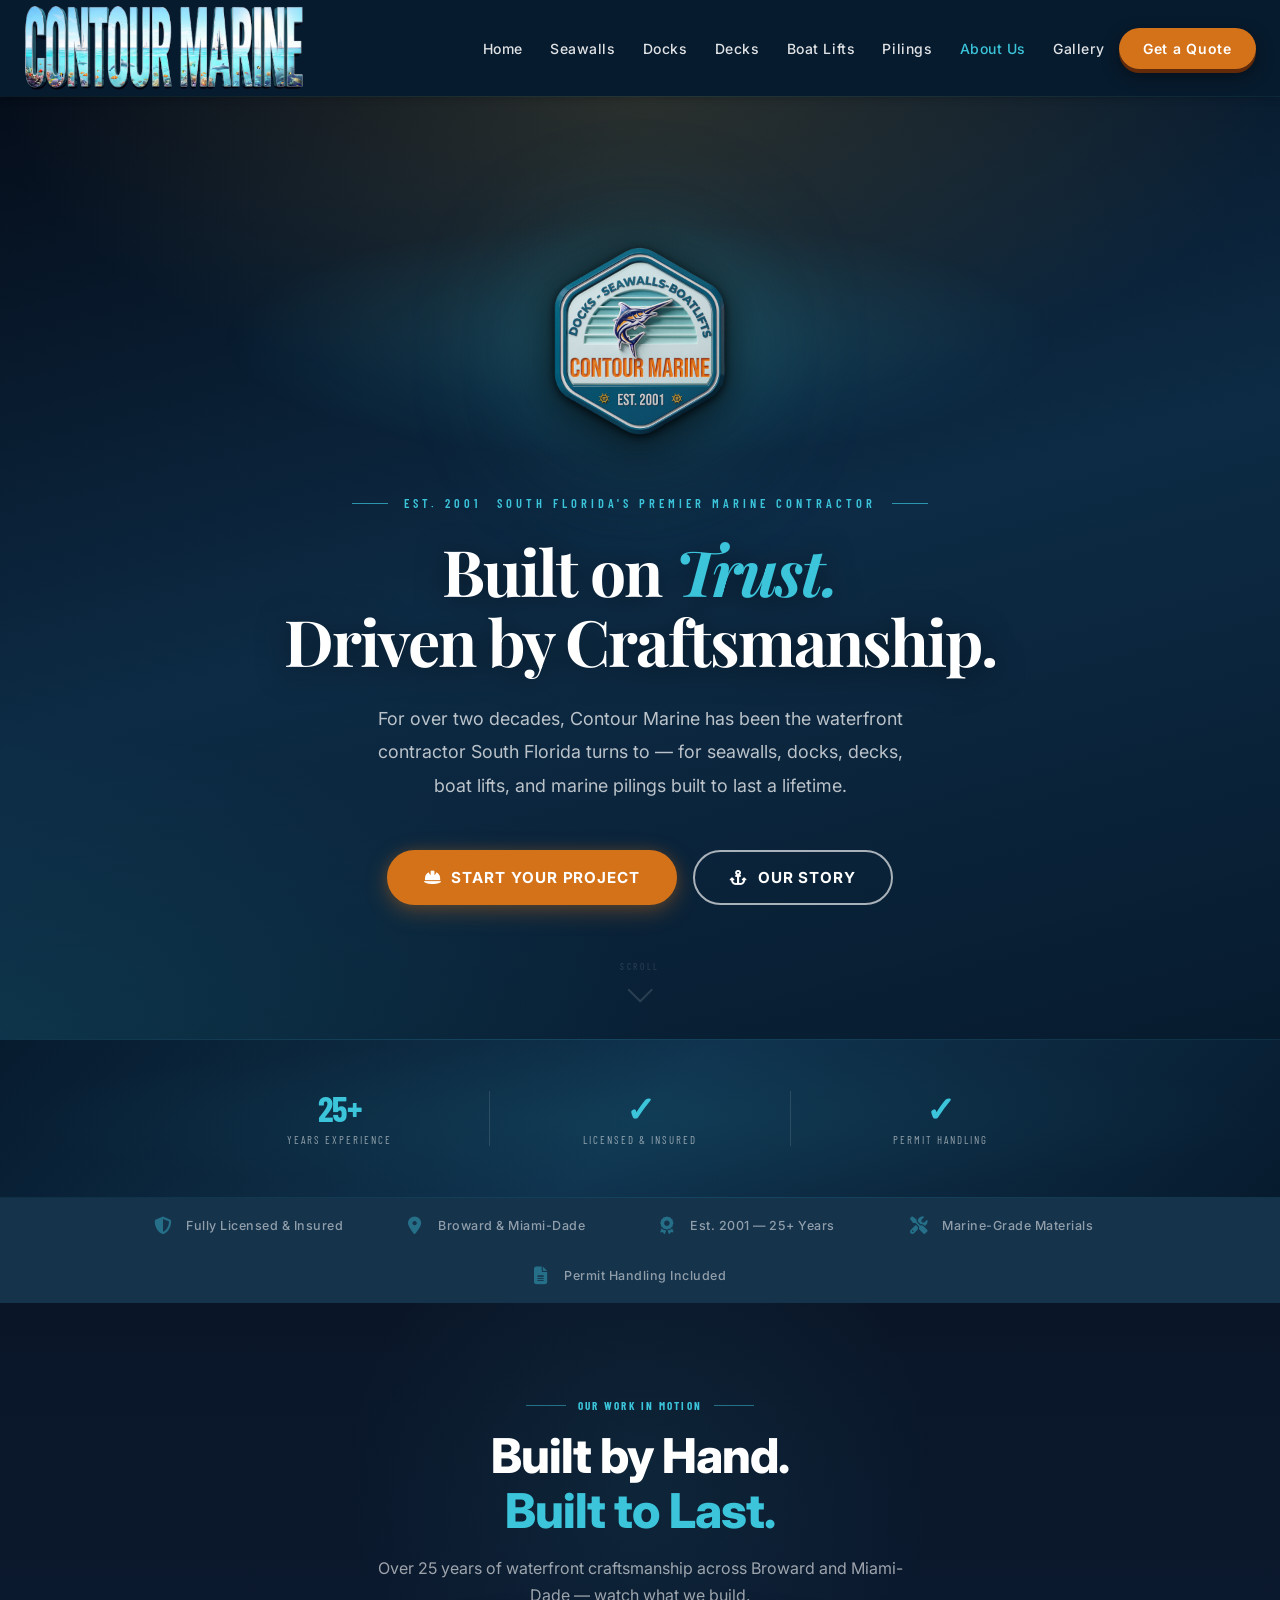
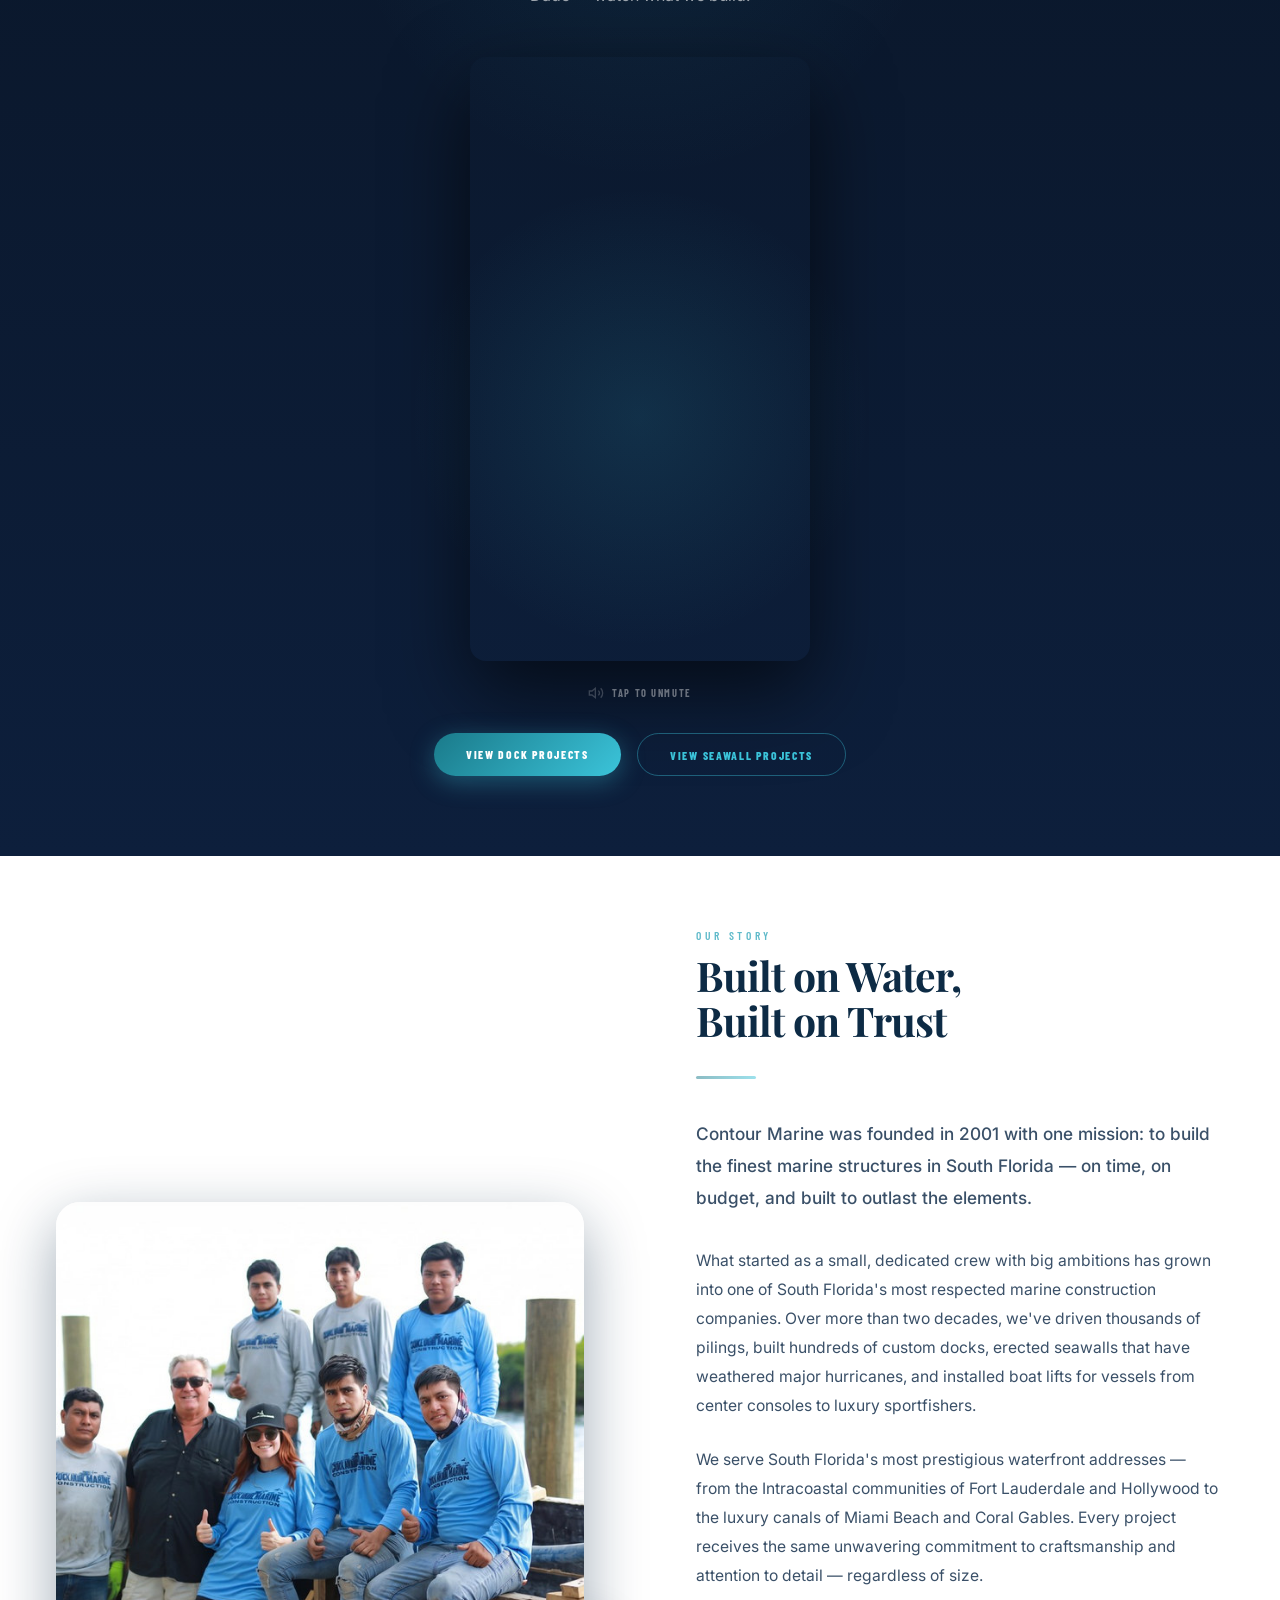
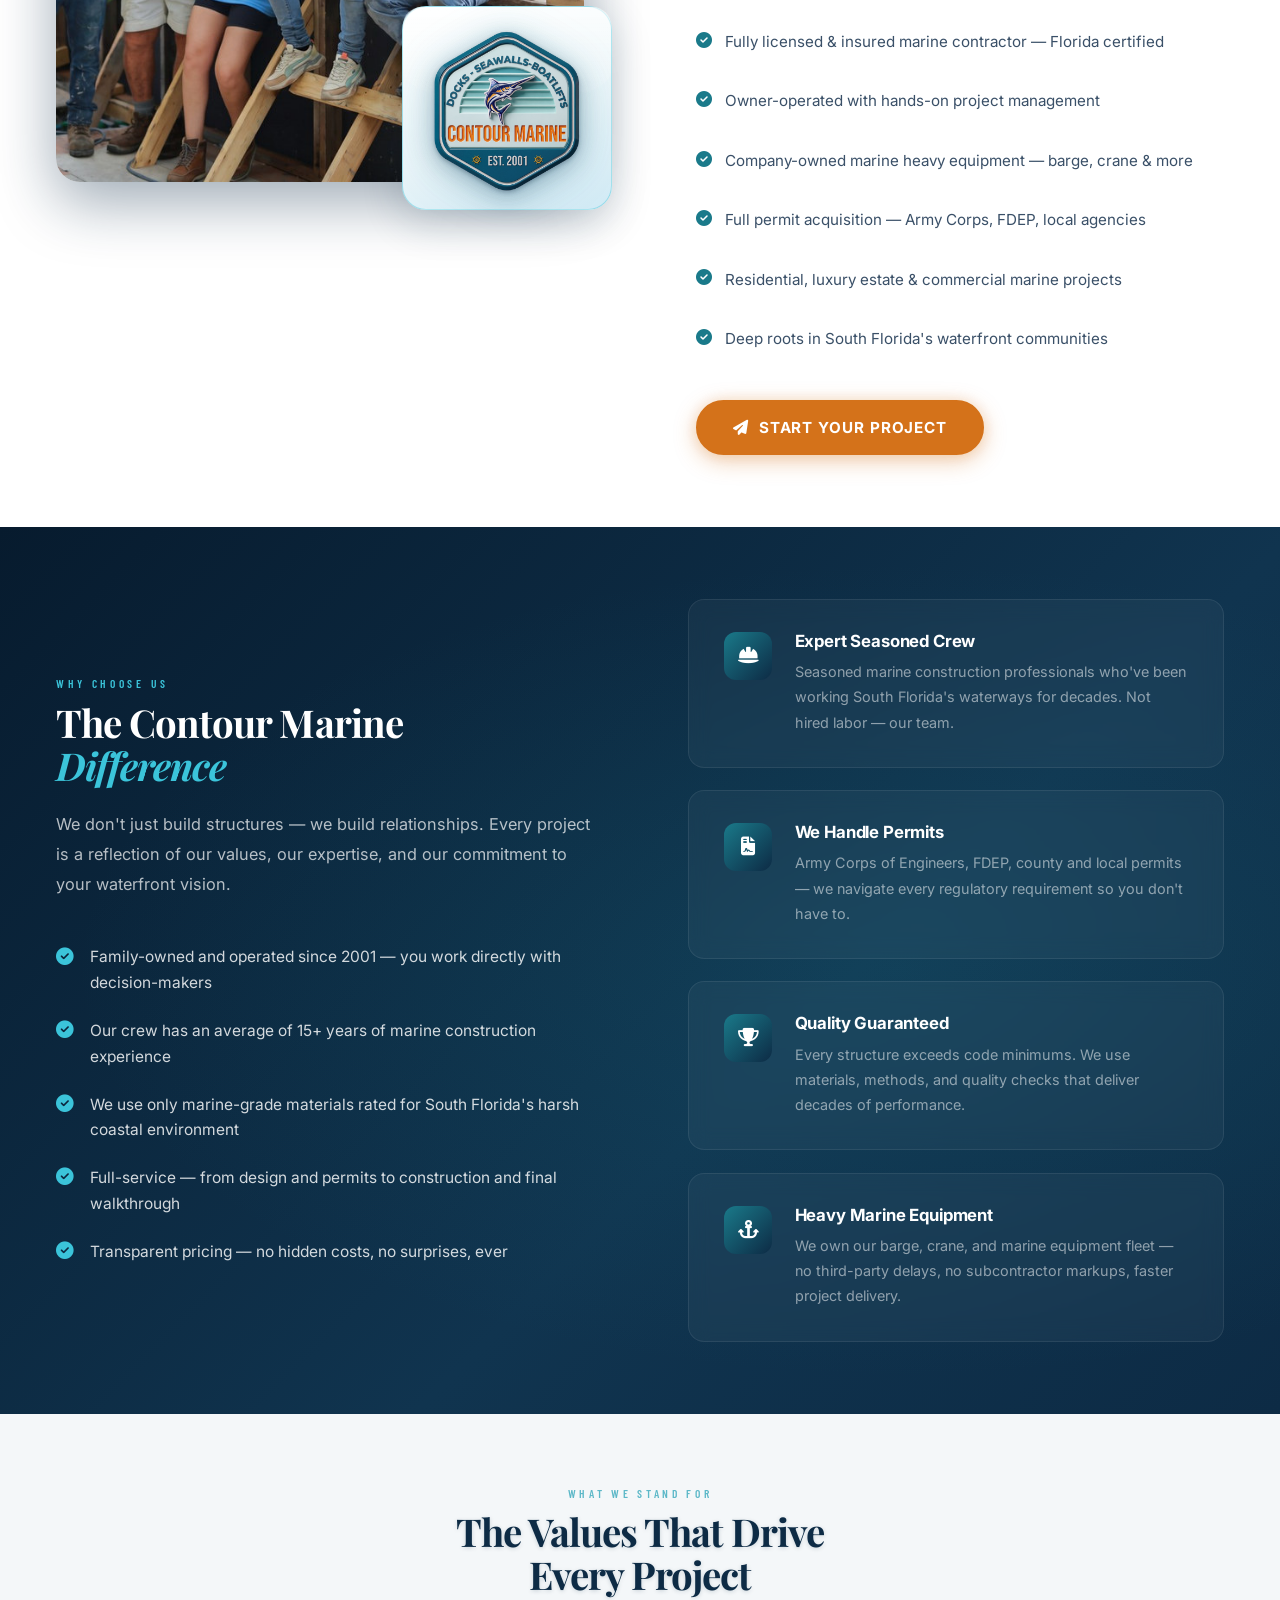
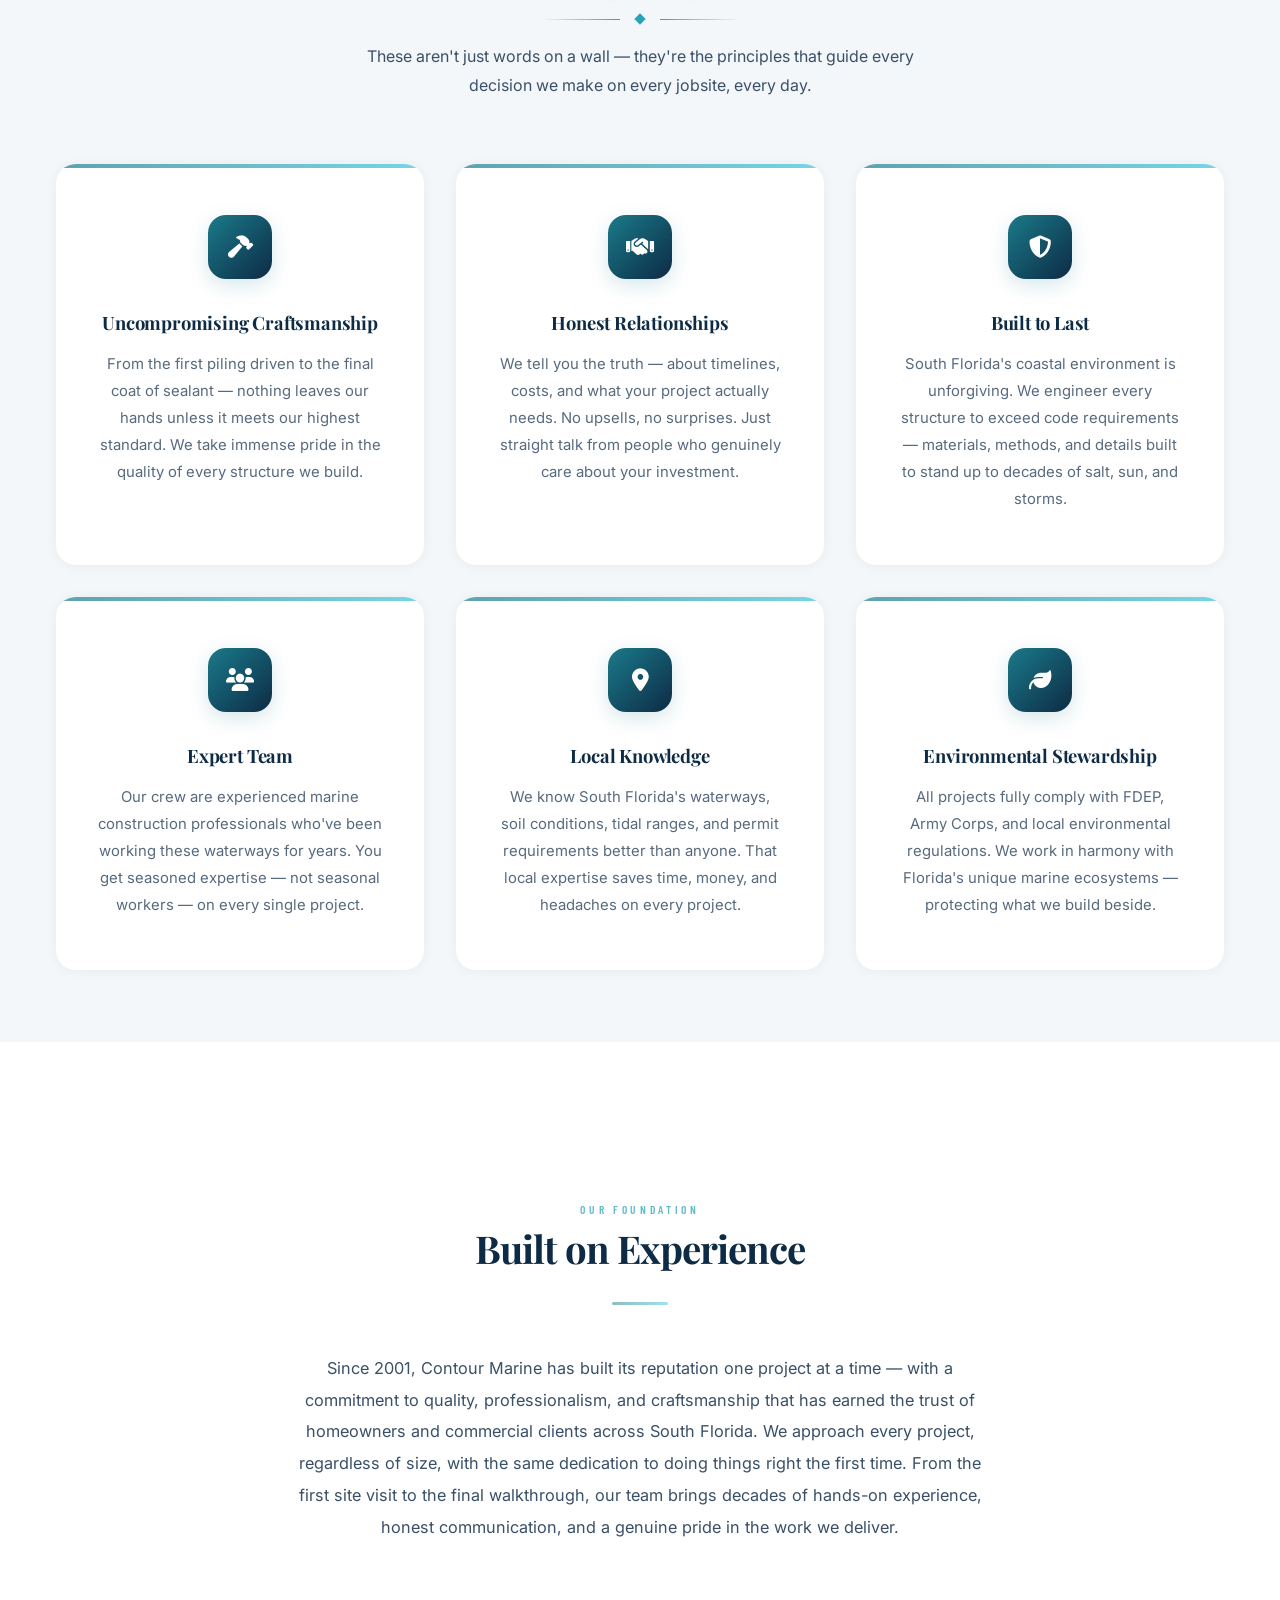
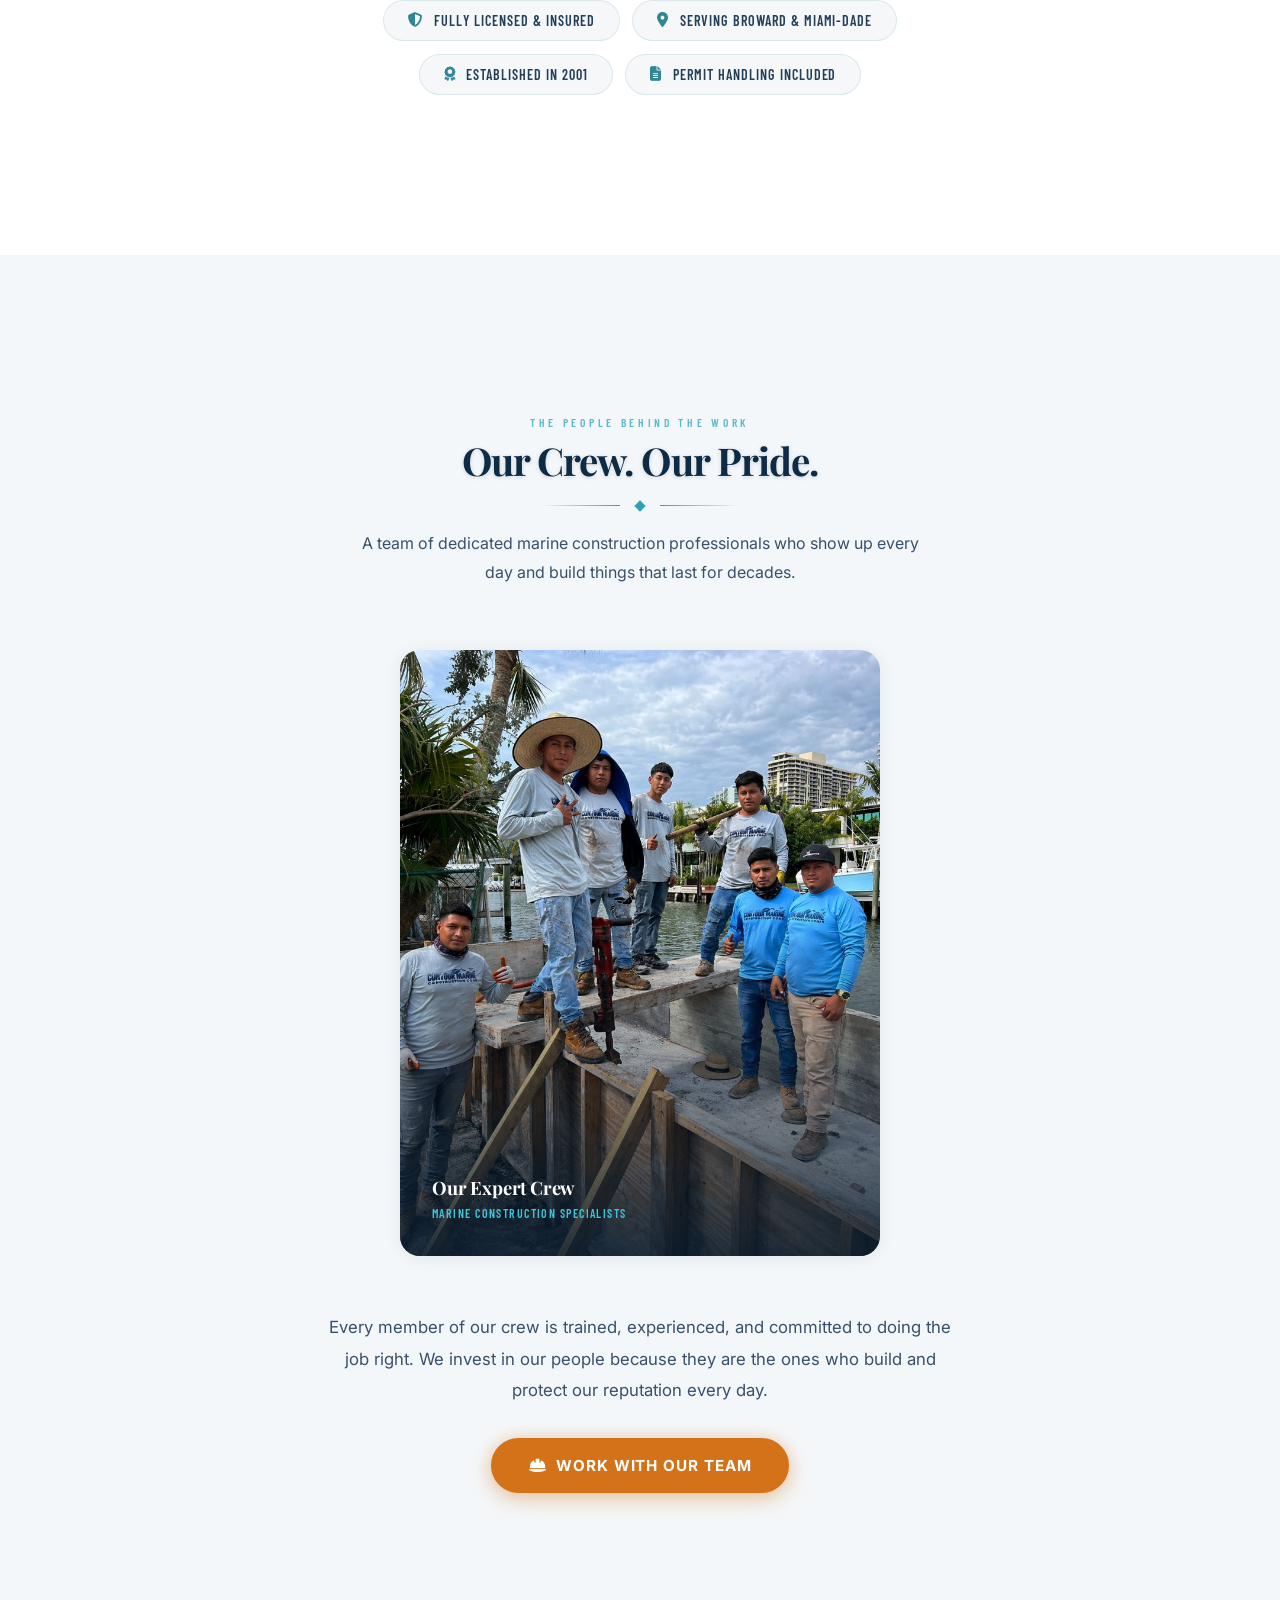
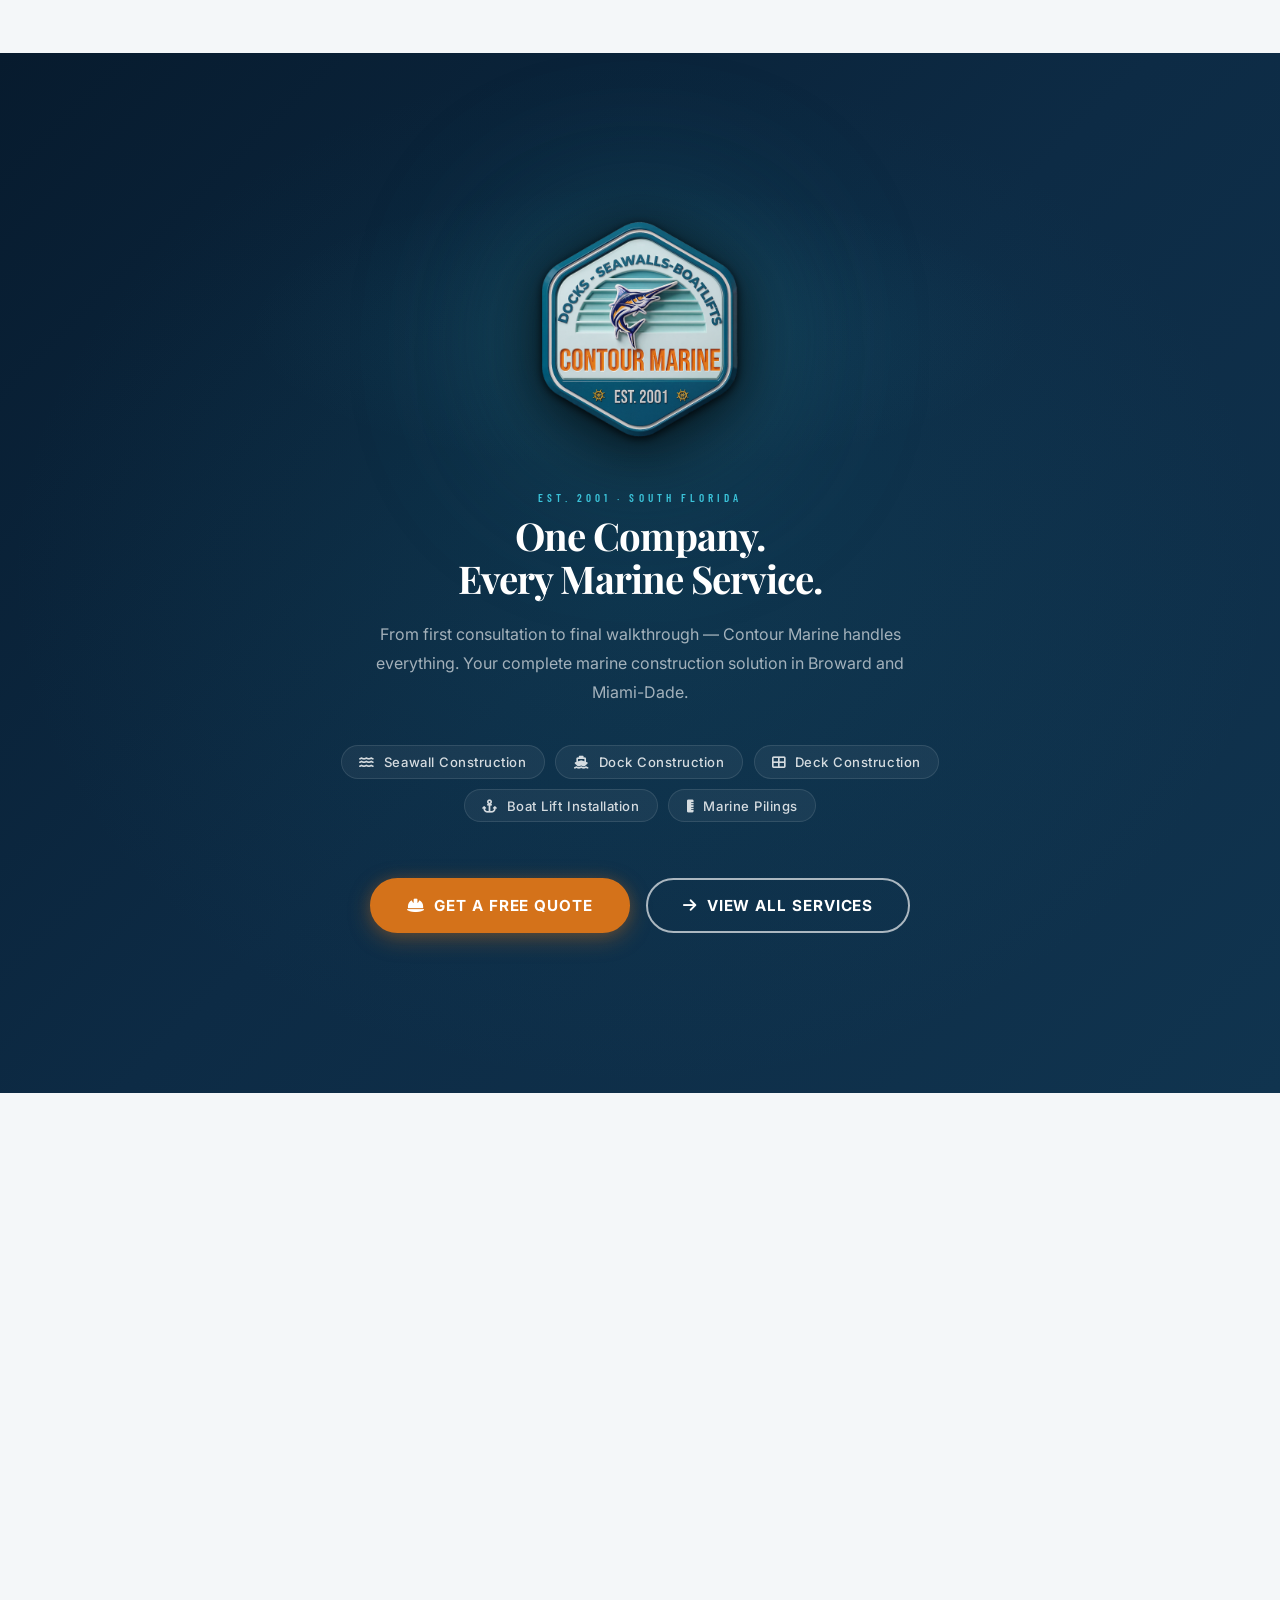
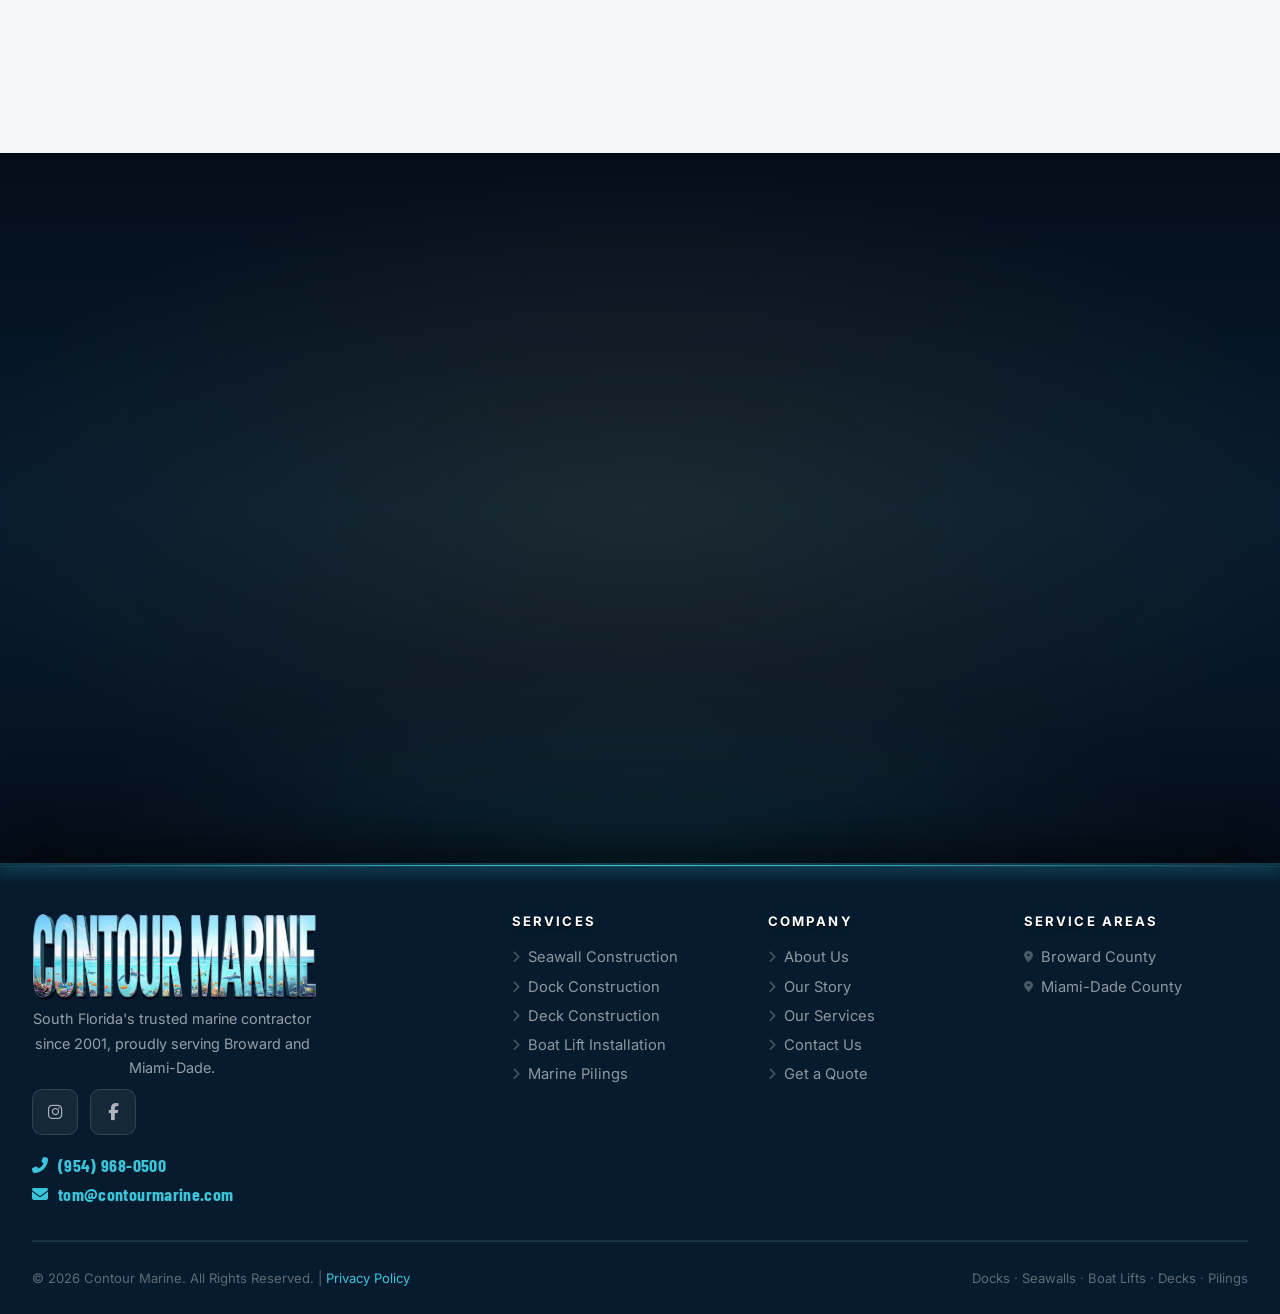
==== commit 1500cef2: "feat: enhance all video sections — teal glow, gov badge, unmute nudge, radial glow, stat callout" ====
--- a/about.html
+++ b/about.html
@@ -1541,6 +1541,10 @@
       <div class="idx-video-frame" style="display:block;width:340px;max-width:calc(100vw - 3rem);margin:0 auto;border-radius:16px;overflow:hidden;box-shadow:0 30px 80px rgba(0,0,0,0.6);">
         <iframe src="https://player.mediadelivery.net/embed/728358/d4a87daf-e03c-407e-b022-02c8bec8bc68?autoplay=true&loop=true&muted=true&preload=true&responsive=true&poster=0&playsinline=true" style="display:block;width:340px;max-width:100%;height:604px;border:0;border-radius:16px;" allow="autoplay; accelerometer; gyroscope; encrypted-media; picture-in-picture; fullscreen" allowfullscreen="true" playsinline webkit-playsinline></iframe>
       </div>
+      <div class="video-unmute-nudge">
+        <svg viewBox="0 0 24 24" fill="none" stroke="currentColor" stroke-width="2"><polygon points="11 5 6 9 2 9 2 15 6 15 11 19 11 5"/><path d="M15.54 8.46a5 5 0 0 1 0 7.07"/><path d="M19.07 4.93a10 10 0 0 1 0 14.14"/></svg>
+        Tap to unmute
+      </div>
       <div class="idx-video-ctas">
         <a href="docks.html" class="idx-video-btn idx-video-btn--primary">View Dock Projects</a>
         <a href="seawalls.html" class="idx-video-btn idx-video-btn--secondary">View Seawall Projects</a>
--- a/styles.css
+++ b/styles.css
@@ -7187,12 +7187,6 @@
   margin: 0 auto;
   line-height: 1.7;
 }
-.idx-video-wrap {
-  display: flex;
-  flex-direction: column;
-  align-items: center;
-  gap: 2rem;
-}
 /* The frame: fixed 340px wide, aspect-ratio locks height — no % padding tricks */
 .idx-video-frame {
   width: 340px;
@@ -7217,15 +7211,99 @@
   border-radius: 16px;
   overflow: hidden;
   box-shadow:
-    0 0 0 1px rgba(59,196,218,0.2),
-    0 30px 80px rgba(0,0,0,0.6),
-    0 0 60px rgba(59,196,218,0.1);
+    0 0 0 1px rgba(59,196,218,0.35),
+    0 30px 80px rgba(0,0,0,0.7),
+    0 0 80px rgba(59,196,218,0.15),
+    0 0 120px rgba(59,196,218,0.07);
 }
 .idx-reel-frame iframe {
   display: block;
   width: 100%;
   aspect-ratio: 16 / 9;
   height: auto;
+}
+
+/* ── Unmute nudge ── */
+.video-unmute-nudge {
+  display: flex;
+  align-items: center;
+  gap: 0.5rem;
+  font-family: var(--font-accent);
+  font-size: 0.65rem;
+  font-weight: 700;
+  letter-spacing: 0.15em;
+  text-transform: uppercase;
+  color: rgba(255,255,255,0.4);
+  margin-top: -0.5rem;
+}
+.video-unmute-nudge svg {
+  width: 16px; height: 16px;
+  opacity: 0.5;
+  animation: nudgePulse 2s ease-in-out infinite;
+}
+@keyframes nudgePulse {
+  0%, 100% { opacity: 0.3; transform: scale(1); }
+  50%       { opacity: 0.7; transform: scale(1.15); }
+}
+
+/* ── Government badge pill ── */
+.gov-badge {
+  display: inline-flex;
+  align-items: center;
+  gap: 0.5rem;
+  background: rgba(59,196,218,0.08);
+  border: 1px solid rgba(59,196,218,0.3);
+  border-radius: 30px;
+  padding: 0.4rem 1rem;
+  font-family: var(--font-accent);
+  font-size: 0.62rem;
+  font-weight: 700;
+  letter-spacing: 0.18em;
+  text-transform: uppercase;
+  color: var(--teal-bright);
+  margin-bottom: 1rem;
+}
+.gov-badge i {
+  font-size: 0.75rem;
+  opacity: 0.85;
+}
+
+/* ── Stat callout under CTA ── */
+.video-stat-callout {
+  font-size: 0.78rem;
+  color: rgba(255,255,255,0.38);
+  text-align: center;
+  max-width: 420px;
+  line-height: 1.6;
+  font-style: italic;
+  margin-top: -0.5rem;
+}
+.video-stat-callout strong {
+  color: rgba(255,255,255,0.6);
+  font-style: normal;
+}
+
+/* ── Radial glow behind video frame ── */
+.idx-video-wrap {
+  display: flex;
+  flex-direction: column;
+  align-items: center;
+  gap: 2rem;
+  position: relative;
+}
+.idx-video-wrap::before {
+  content: '';
+  position: absolute;
+  top: 50%; left: 50%;
+  transform: translate(-50%, -50%);
+  width: 500px; height: 500px;
+  background: radial-gradient(circle, rgba(59,196,218,0.12) 0%, transparent 65%);
+  pointer-events: none;
+  z-index: 0;
+}
+.idx-video-wrap > * {
+  position: relative;
+  z-index: 1;
 }
 .idx-video-ctas {
   display: flex;
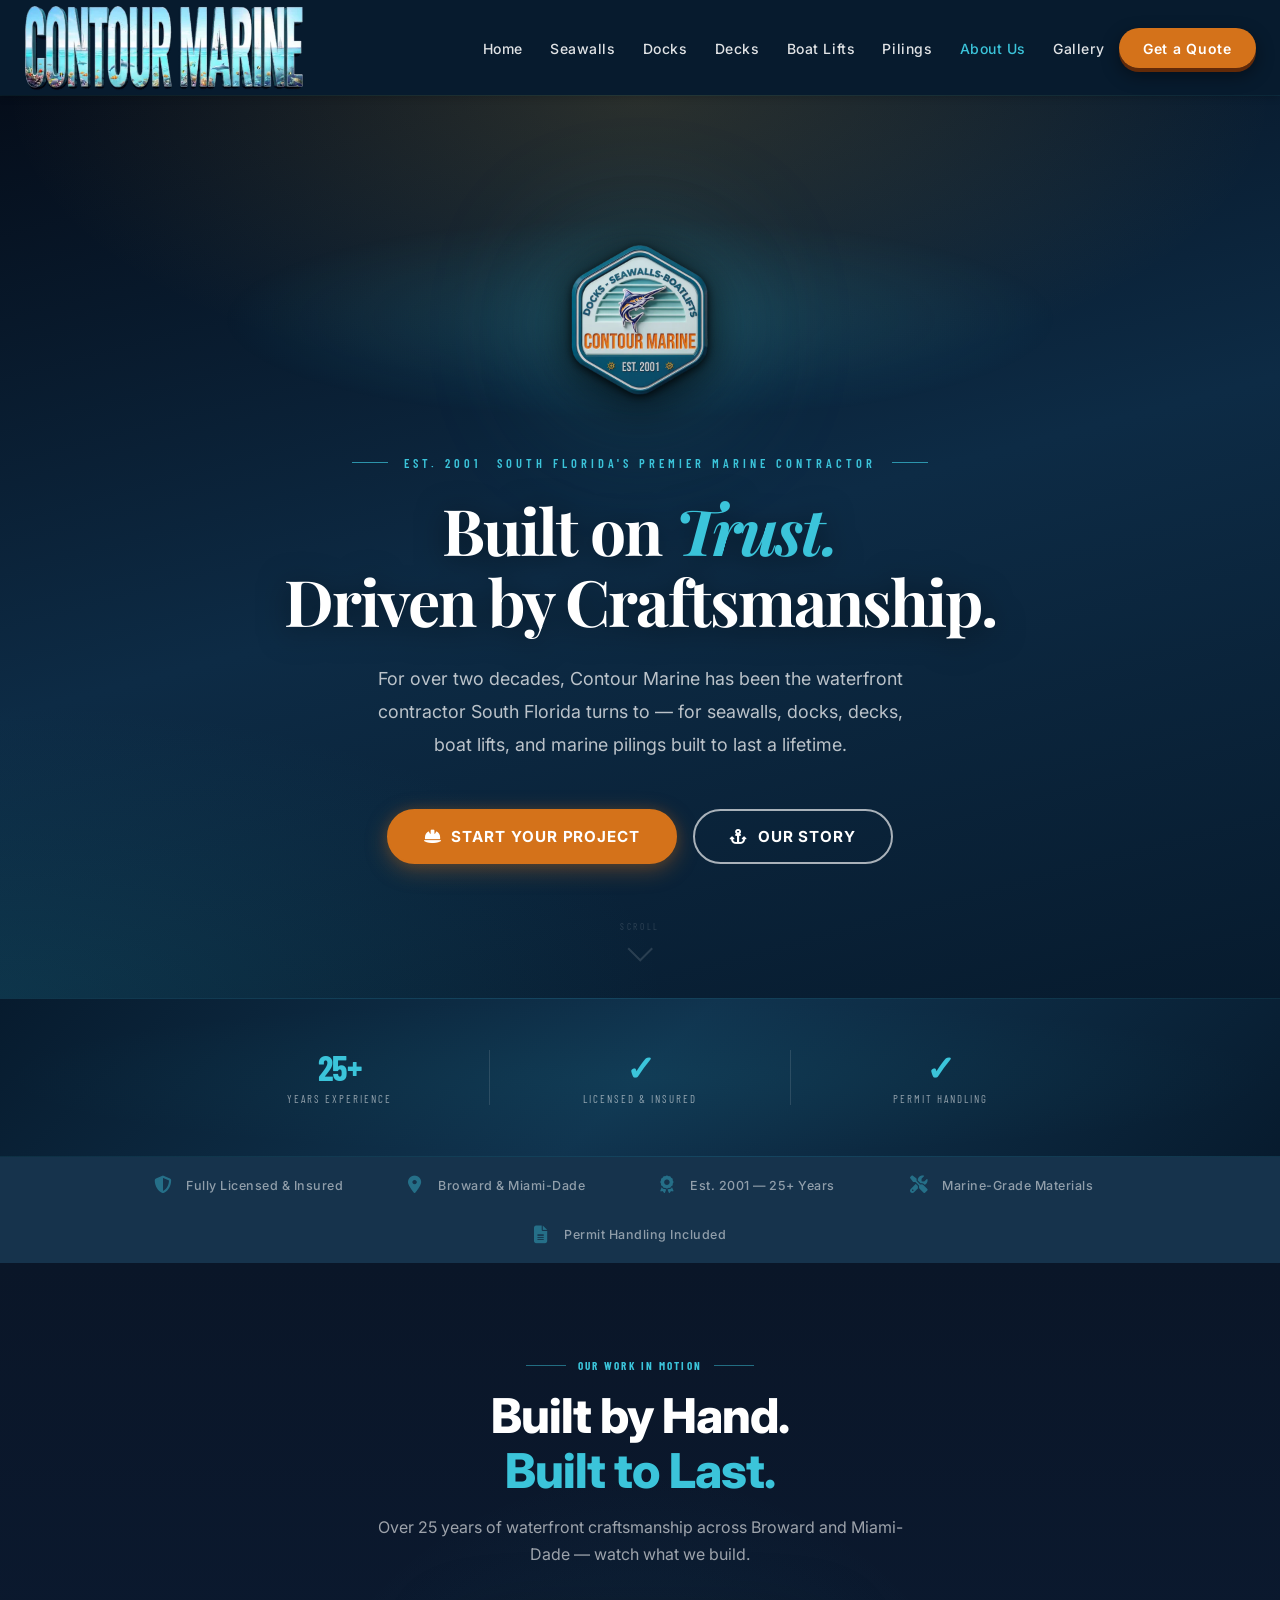
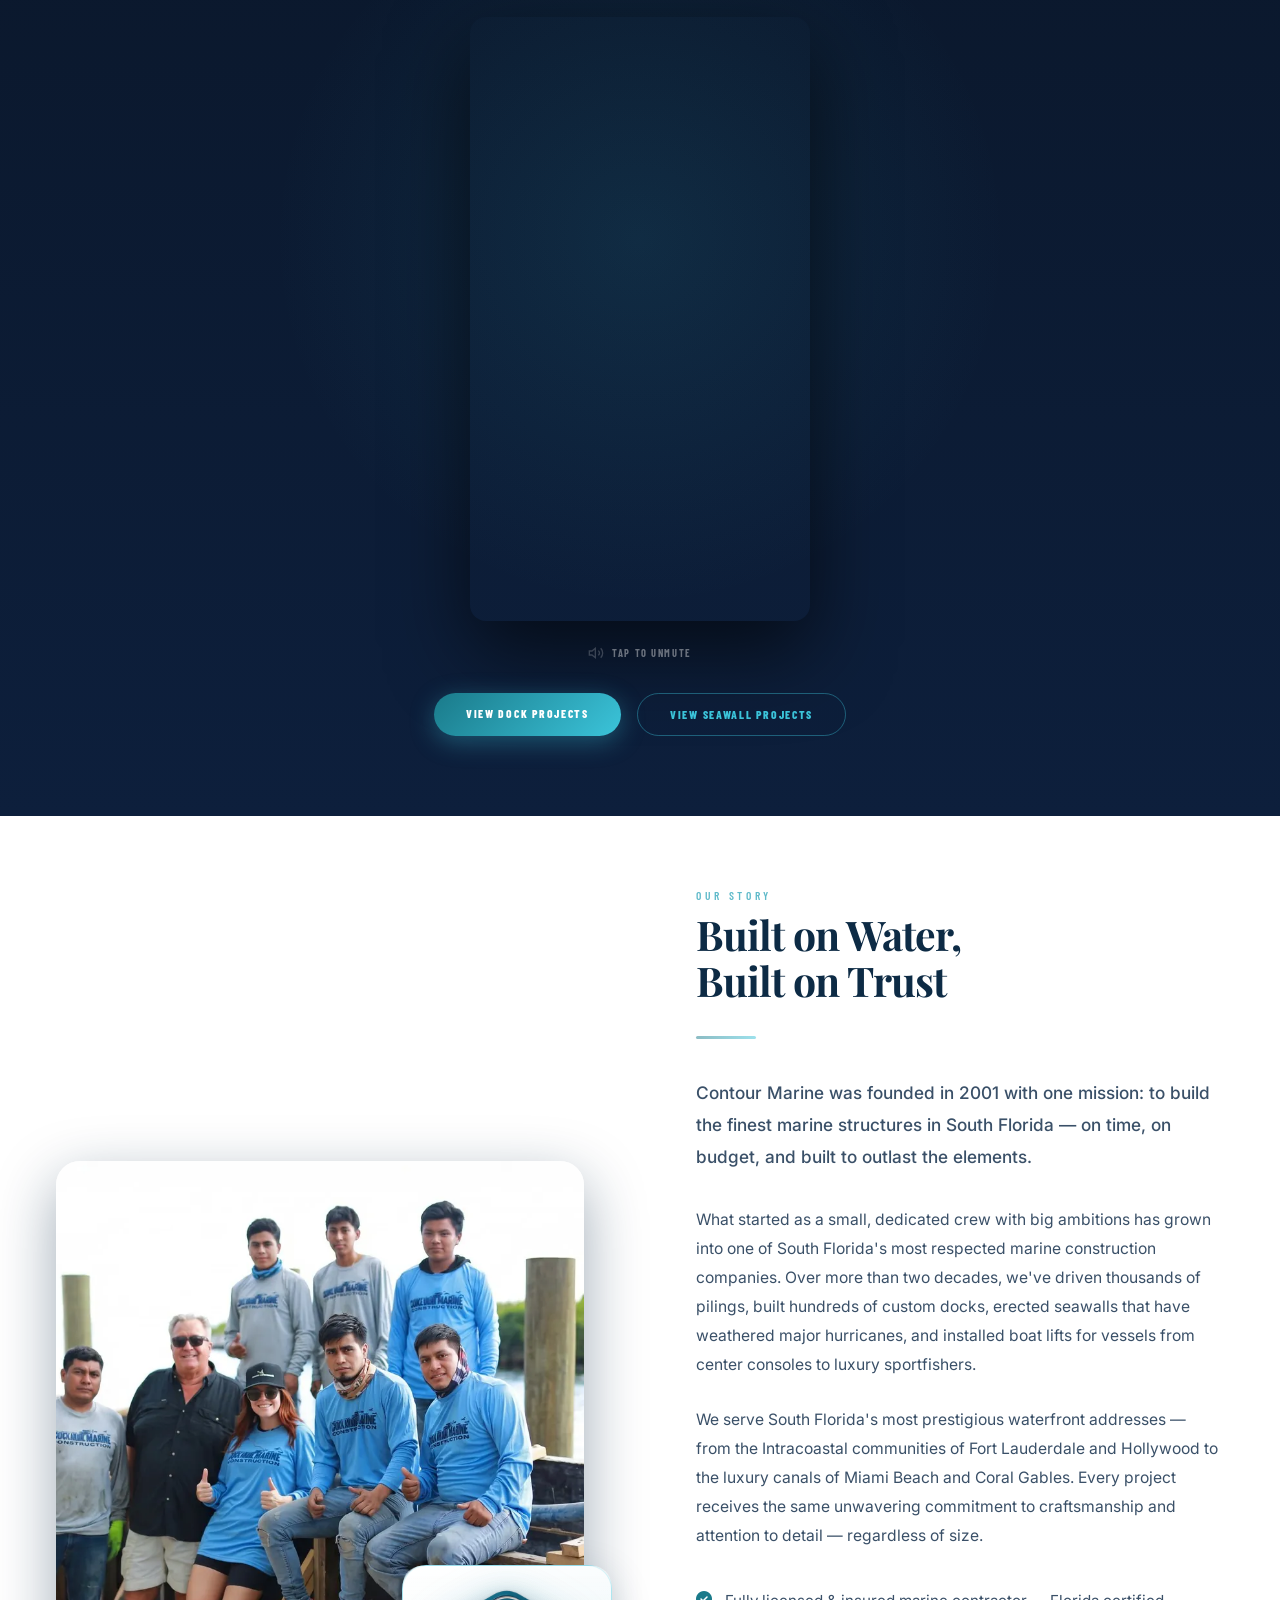
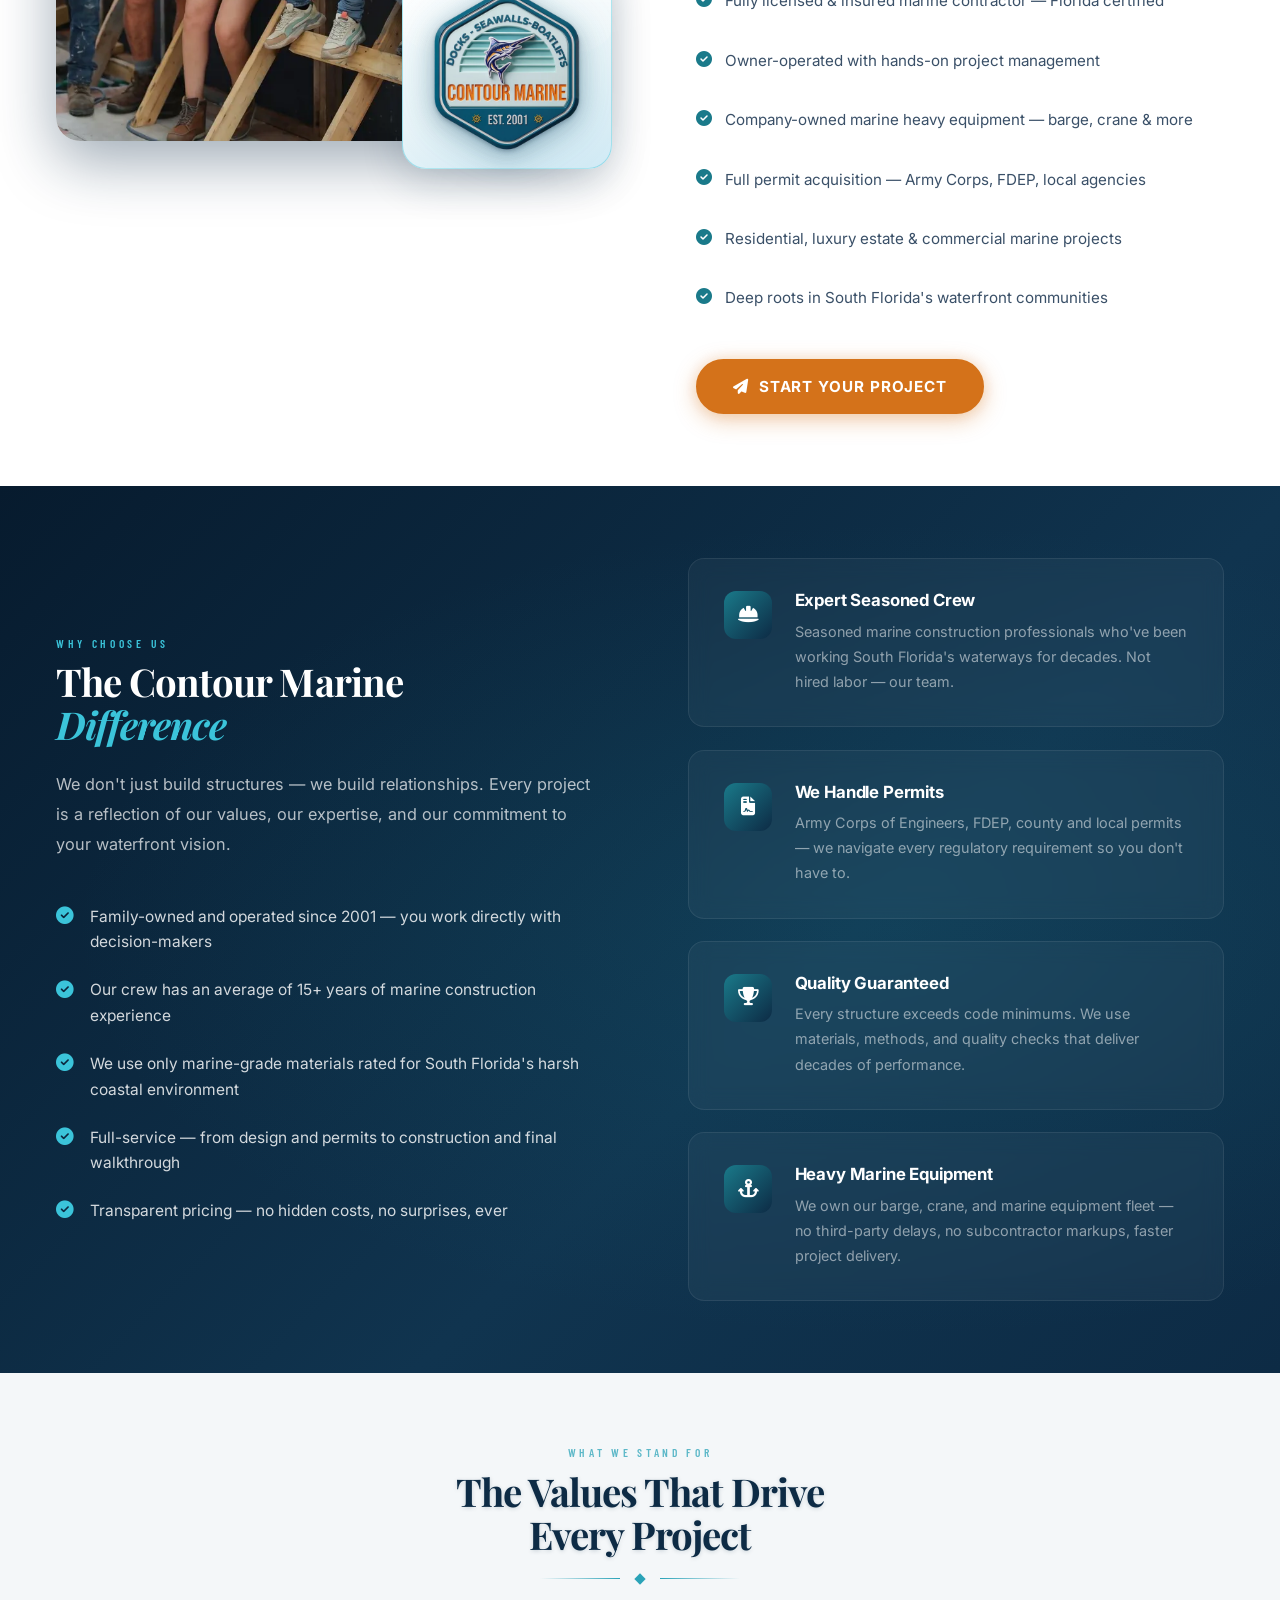
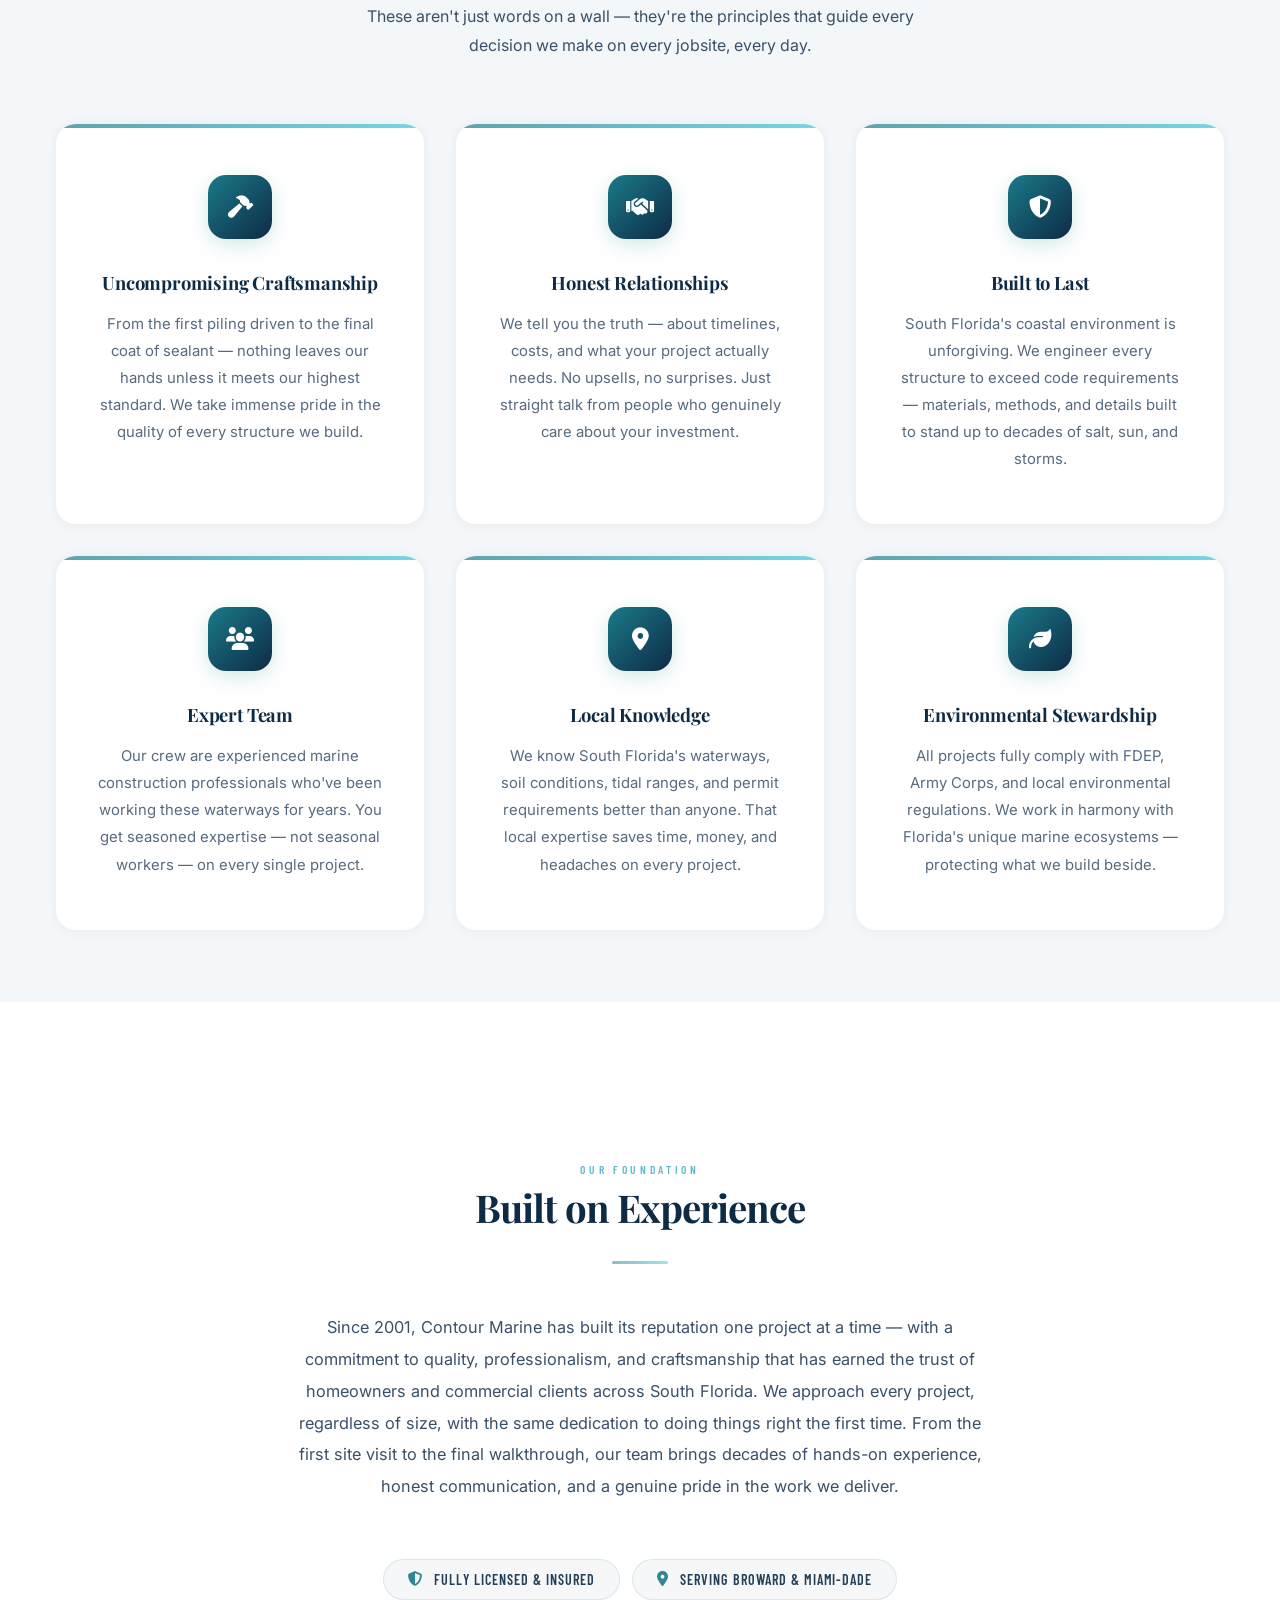
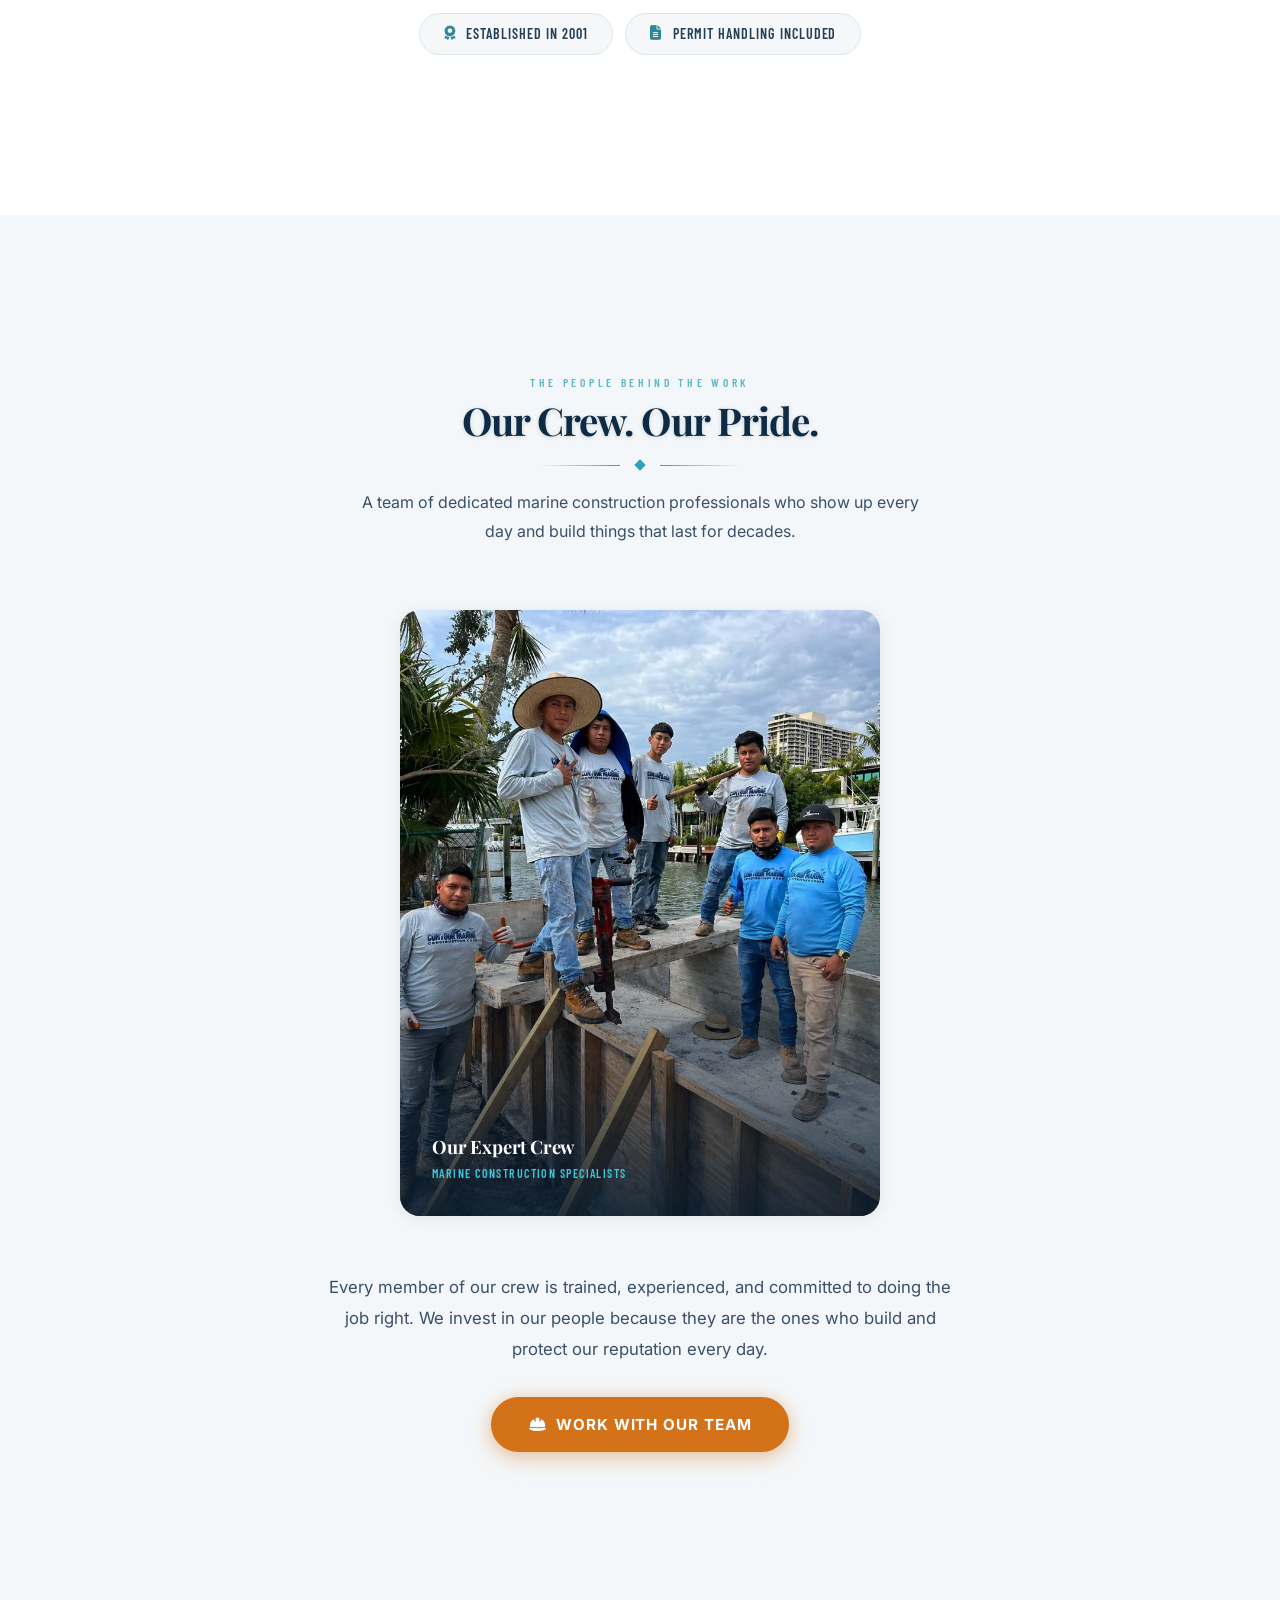
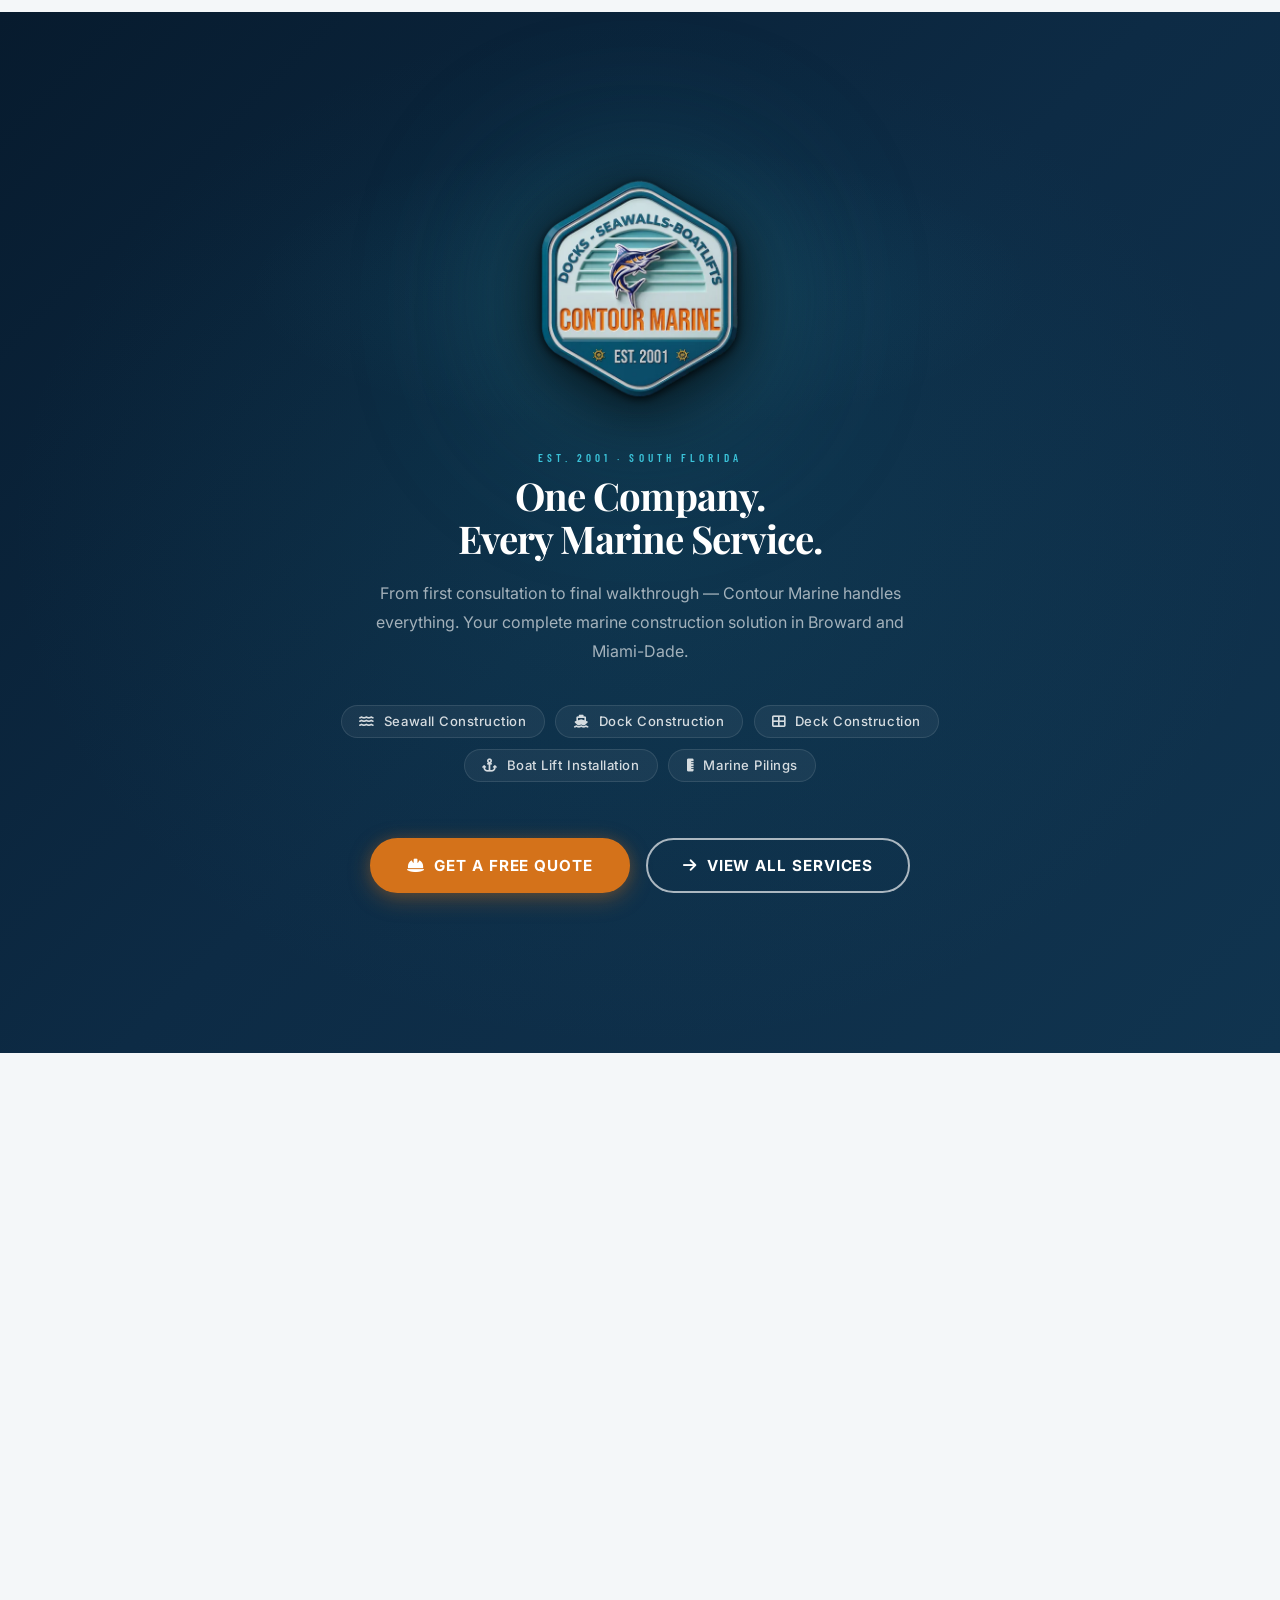
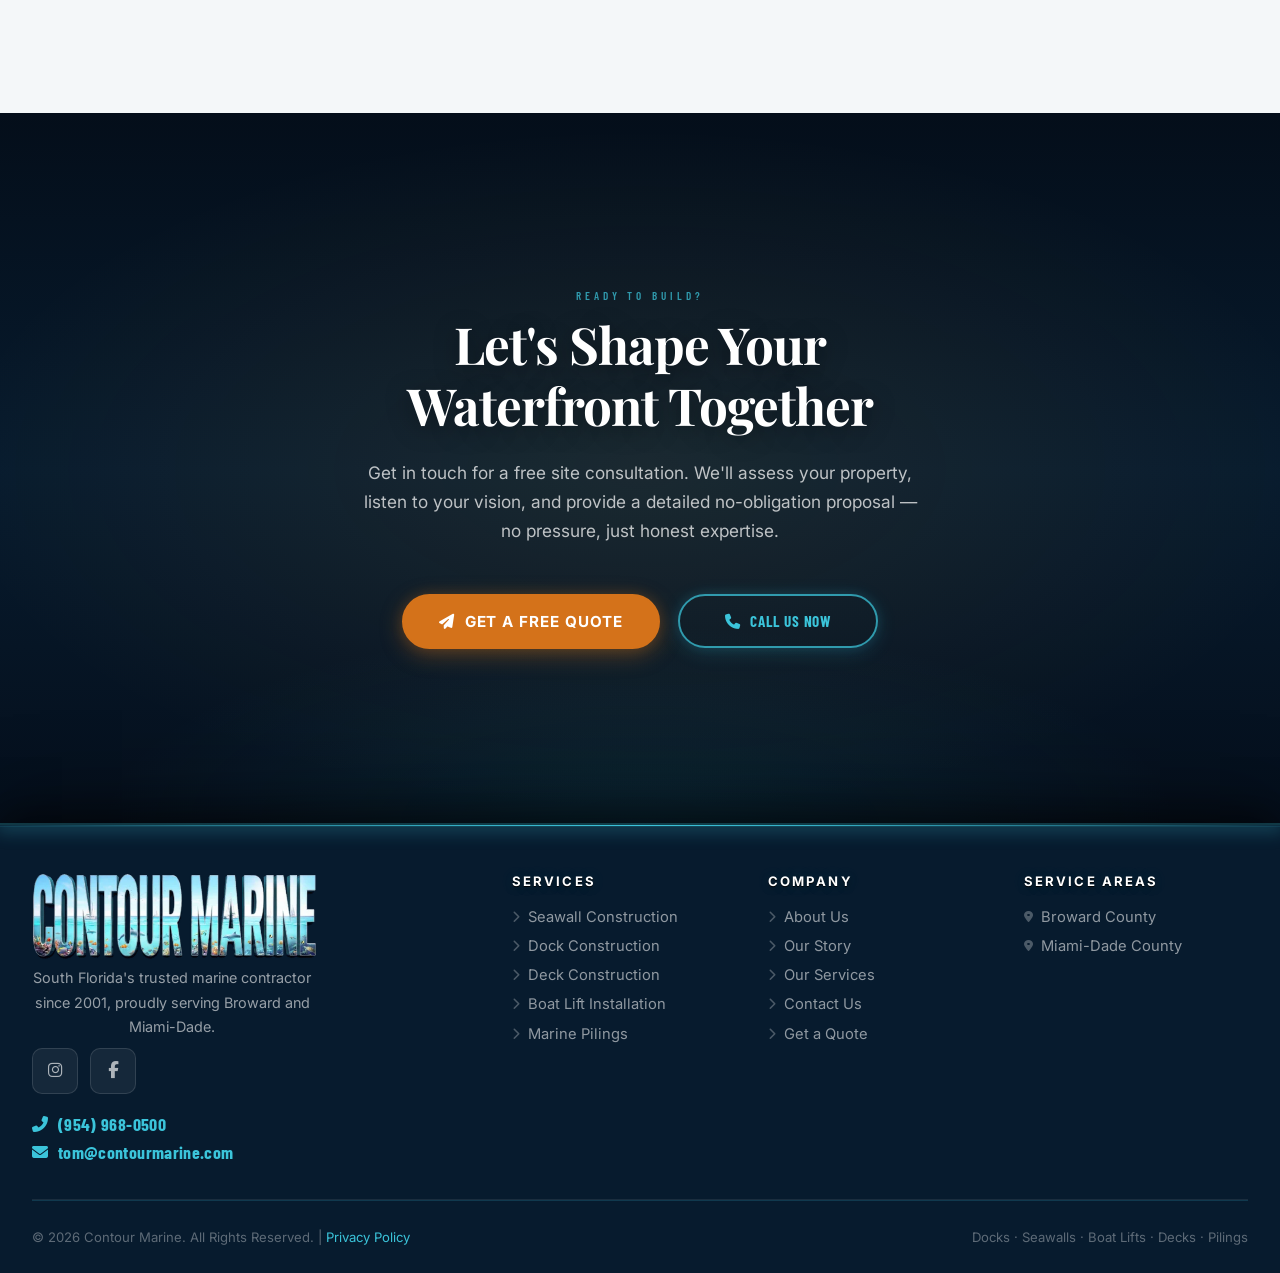
==== commit 88638d04: "perf: major PageSpeed optimization - WebP images, deferred fonts, preload hints - Converted all 67+ " ====
--- a/about.html
+++ b/about.html
@@ -18,10 +18,14 @@
   <link rel="icon" type="image/x-icon" href="favicon.ico" />
   <link rel="icon" type="image/png" href="favicon.png" />
   <link rel="preconnect" href="https://fonts.googleapis.com" />
+  <link rel="preconnect" href="https://player.mediadelivery.net" />
+  <link rel="preconnect" href="https://fonts.bunny.net" crossorigin />
   <link rel="preconnect" href="https://fonts.gstatic.com" crossorigin />
-  <link href="https://fonts.googleapis.com/css2?family=Playfair+Display:ital,wght@0,600;0,700;0,800;1,600&family=Barlow+Condensed:wght@500;600;700&family=Inter:wght@400;500;600;700&display=swap" rel="stylesheet" />
-  <link rel="stylesheet" href="https://cdn.jsdelivr.net/npm/@fortawesome/fontawesome-free@6.5.0/css/all.min.css" />
-  <link rel="stylesheet" href="styles.css?v=19" />
+  <link rel="preload" href="https://fonts.googleapis.com/css2?family=Playfair+Display:ital,wght@0,600;0,700;0,800;1,600&family=Barlow+Condensed:wght@500;600;700&family=Inter:wght@400;500;600;700&display=swap" as="style" onload="this.onload=null;this.rel='stylesheet'" />
+  <noscript><link rel="stylesheet" href="https://fonts.googleapis.com/css2?family=Playfair+Display:ital,wght@0,600;0,700;0,800;1,600&family=Barlow+Condensed:wght@500;600;700&family=Inter:wght@400;500;600;700&display=swap" /></noscript>
+  <link rel="preload" href="https://cdn.jsdelivr.net/npm/@fortawesome/fontawesome-free@6.5.0/css/all.min.css" as="style" onload="this.onload=null;this.rel='stylesheet'" />
+  <noscript><link rel="stylesheet" href="https://cdn.jsdelivr.net/npm/@fortawesome/fontawesome-free@6.5.0/css/all.min.css" /></noscript>
+  <link rel="stylesheet" href="styles.css?v=20" />
   <style>
     /* ══════════════════════════════════════
        ABOUT PAGE — STANDALONE STYLES
@@ -1431,6 +1435,8 @@
     }
   </style>
   <link rel="canonical" href="https://www.contourmarine.com/about.html">
+  <link rel="preload" href="images/logo-hd.webp" as="image" type="image/webp" fetchpriority="high" />
+  <link rel="preload" href="images/logo-final.webp" as="image" type="image/webp" fetchpriority="high" />
 </head>
 <body>
 
@@ -1441,7 +1447,7 @@
   <div class="nav-container">
     <a href="index.html" class="nav-logo">
       <span class="nav-logo-block">
-        <img src="images/logo-final.png" srcset="images/logo-final.png 1x, images/logo-2x.png 2x" alt="Contour Marine" class="nav-logo-img" width="954" height="294" />
+        <picture><source srcset="images/logo-final.webp 1x, images/logo-2x.webp 2x" type="image/webp" /><img fetchpriority="high" src="images/logo-final.png" srcset="images/logo-final.png 1x, images/logo-2x.png 2x" alt="Contour Marine" class="nav-logo-img" width="954" height="294" /></picture>
       </span>
     </a>
     <ul class="nav-links">
@@ -1479,7 +1485,7 @@
 
     <!-- Logo showcase with glow ring -->
     <div class="about-hero-logo-wrap">
-      <img src="images/logo-hd.png" alt="Contour Marine" class="about-hero-logo" width="2048" height="2048" />
+      <picture><source srcset="images/logo-hd.webp" type="image/webp" /><img src="images/logo-hd.png" alt="Contour Marine" class="about-hero-logo" width="2048" height="2048" /></picture>
     </div>
 
     <div class="about-hero-eyebrow">
@@ -1562,10 +1568,10 @@
     <!-- Team Photo -->
     <div class="story-img-stack reveal-left">
       <div class="story-img-main" style="width:100%;height:100%;">
-        <img src="images/team-photo-story.jpg" alt="The Contour Marine crew — South Florida marine construction specialists" loading="lazy" />
+        <picture><source srcset="images/team-photo-story.webp" type="image/webp" /><img src="images/team-photo-story.jpg" alt="The Contour Marine crew — South Florida marine construction specialists" loading="lazy" /></picture>
       </div>
       <div class="story-logo-badge">
-        <img src="images/logo-hd.png" alt="Contour Marine" />
+        <picture><source srcset="images/logo-hd.webp" type="image/webp" /><img src="images/logo-hd.png" alt="Contour Marine" /></picture>
       </div>
     </div>
 
@@ -1724,7 +1730,7 @@
     </div>
     <div class="crew-grid crew-grid--single">
       <div class="crew-card crew-card--team reveal">
-        <img src="images/team-photo-2.jpg" alt="The Contour Marine crew on a South Florida jobsite — seawall and dock construction" loading="lazy" width="811" height="1024" />
+        <picture><source srcset="images/team-photo-2.webp" type="image/webp" /><img src="images/team-photo-2.jpg" alt="The Contour Marine crew on a South Florida jobsite — seawall and dock construction" width="811" height="1024" loading="lazy" /></picture>
         <div class="crew-card-overlay"></div>
         <div class="crew-card-label">
           <h4>Our Expert Crew</h4>
@@ -1745,7 +1751,7 @@
 <section class="brand-feature">
   <div class="brand-feature-inner">
     <div class="brand-logo-wrap">
-      <img src="images/logo-hd.png" alt="Contour Marine" class="brand-logo-big reveal" width="2048" height="2048" loading="lazy" />
+      <picture><source srcset="images/logo-hd.webp" type="image/webp" /><img src="images/logo-hd.png" alt="Contour Marine" class="brand-logo-big reveal" width="2048" height="2048" loading="lazy" /></picture>
     </div>
     <span class="section-label reveal" style="color:var(--teal-bright);">Est. 2001 · South Florida</span>
     <h2 class="reveal">One Company.<br />Every Marine Service.</h2>
@@ -1811,7 +1817,7 @@
 <footer>
   <div class="footer-grid">
     <div class="footer-brand">
-      <img src="images/logo-final.png" srcset="images/logo-final.png 1x, images/logo-2x.png 2x" alt="Contour Marine" class="footer-logo-img" width="954" height="294" />
+      <picture><source srcset="images/logo-final.webp 1x, images/logo-2x.webp 2x" type="image/webp" /><img src="images/logo-final.png" srcset="images/logo-final.png 1x, images/logo-2x.png 2x" alt="Contour Marine" class="footer-logo-img" width="954" height="294" /></picture>
       <p>South Florida's trusted marine contractor since 2001, proudly serving Broward and Miami-Dade.</p>
       <div class="footer-social">
         <a href="https://www.instagram.com/contourmarine" target="_blank" aria-label="Instagram"><i class="fab fa-instagram"></i></a>
--- a/styles.css
+++ b/styles.css
@@ -2915,25 +2915,27 @@
     0 8px 28px rgba(59,196,218,0.4),
     0 0 50px rgba(59,196,218,0.2);
   animation: idx-arrow-pulse 2.5s ease-in-out infinite;
+  will-change: transform, opacity;
   position: relative;
   z-index: 2;
   text-shadow: none;
 }
 @keyframes idx-arrow-pulse {
   0%, 100% {
-    box-shadow: 0 0 0 4px rgba(3,12,22,0.9), 0 0 0 6px rgba(59,196,218,0.35), 0 8px 28px rgba(59,196,218,0.4);
     transform: translateX(0) scale(1);
+    opacity: 1;
   }
   30% {
     transform: translateX(3px) scale(1.08);
-    box-shadow: 0 0 0 4px rgba(3,12,22,0.9), 0 0 0 9px rgba(59,196,218,0.5), 0 10px 36px rgba(59,196,218,0.55);
+    opacity: 0.92;
   }
   50% {
-    box-shadow: 0 0 0 4px rgba(3,12,22,0.9), 0 0 0 10px rgba(59,196,218,0.6), 0 12px 44px rgba(59,196,218,0.65);
     transform: translateX(5px) scale(1.1);
+    opacity: 0.88;
   }
   70% {
     transform: translateX(3px) scale(1.05);
+    opacity: 0.94;
   }
 }
 
@@ -7131,10 +7133,10 @@
 .idx-video-section::before {
   content: '';
   position: absolute;
-  top: -120px; left: 50%;
-  transform: translateX(-50%);
-  width: 600px; height: 600px;
-  background: radial-gradient(circle, rgba(59,196,218,0.08) 0%, transparent 70%);
+  top: 50%; left: 50%;
+  transform: translateX(-50%) translateY(-50%);
+  width: 800px; height: 800px;
+  background: radial-gradient(circle, rgba(59,196,218,0.1) 0%, transparent 65%);
   pointer-events: none;
 }
 .idx-video-inner {
@@ -7206,21 +7208,17 @@
 }
 /* Horizontal 16:9 showreel frame */
 .idx-reel-frame {
-  width: 100%;
-  max-width: 900px;
+  display: block;
   border-radius: 16px;
   overflow: hidden;
   box-shadow:
     0 0 0 1px rgba(59,196,218,0.35),
     0 30px 80px rgba(0,0,0,0.7),
-    0 0 80px rgba(59,196,218,0.15),
-    0 0 120px rgba(59,196,218,0.07);
+    0 0 80px rgba(59,196,218,0.15);
 }
 .idx-reel-frame iframe {
   display: block;
-  width: 100%;
-  aspect-ratio: 16 / 9;
-  height: auto;
+  border: 0;
 }
 
 /* ── Unmute nudge ── */
@@ -7289,21 +7287,9 @@
   flex-direction: column;
   align-items: center;
   gap: 2rem;
-  position: relative;
 }
 .idx-video-wrap::before {
-  content: '';
-  position: absolute;
-  top: 50%; left: 50%;
-  transform: translate(-50%, -50%);
-  width: 500px; height: 500px;
-  background: radial-gradient(circle, rgba(59,196,218,0.12) 0%, transparent 65%);
-  pointer-events: none;
-  z-index: 0;
-}
-.idx-video-wrap > * {
-  position: relative;
-  z-index: 1;
+  content: none;
 }
 .idx-video-ctas {
   display: flex;
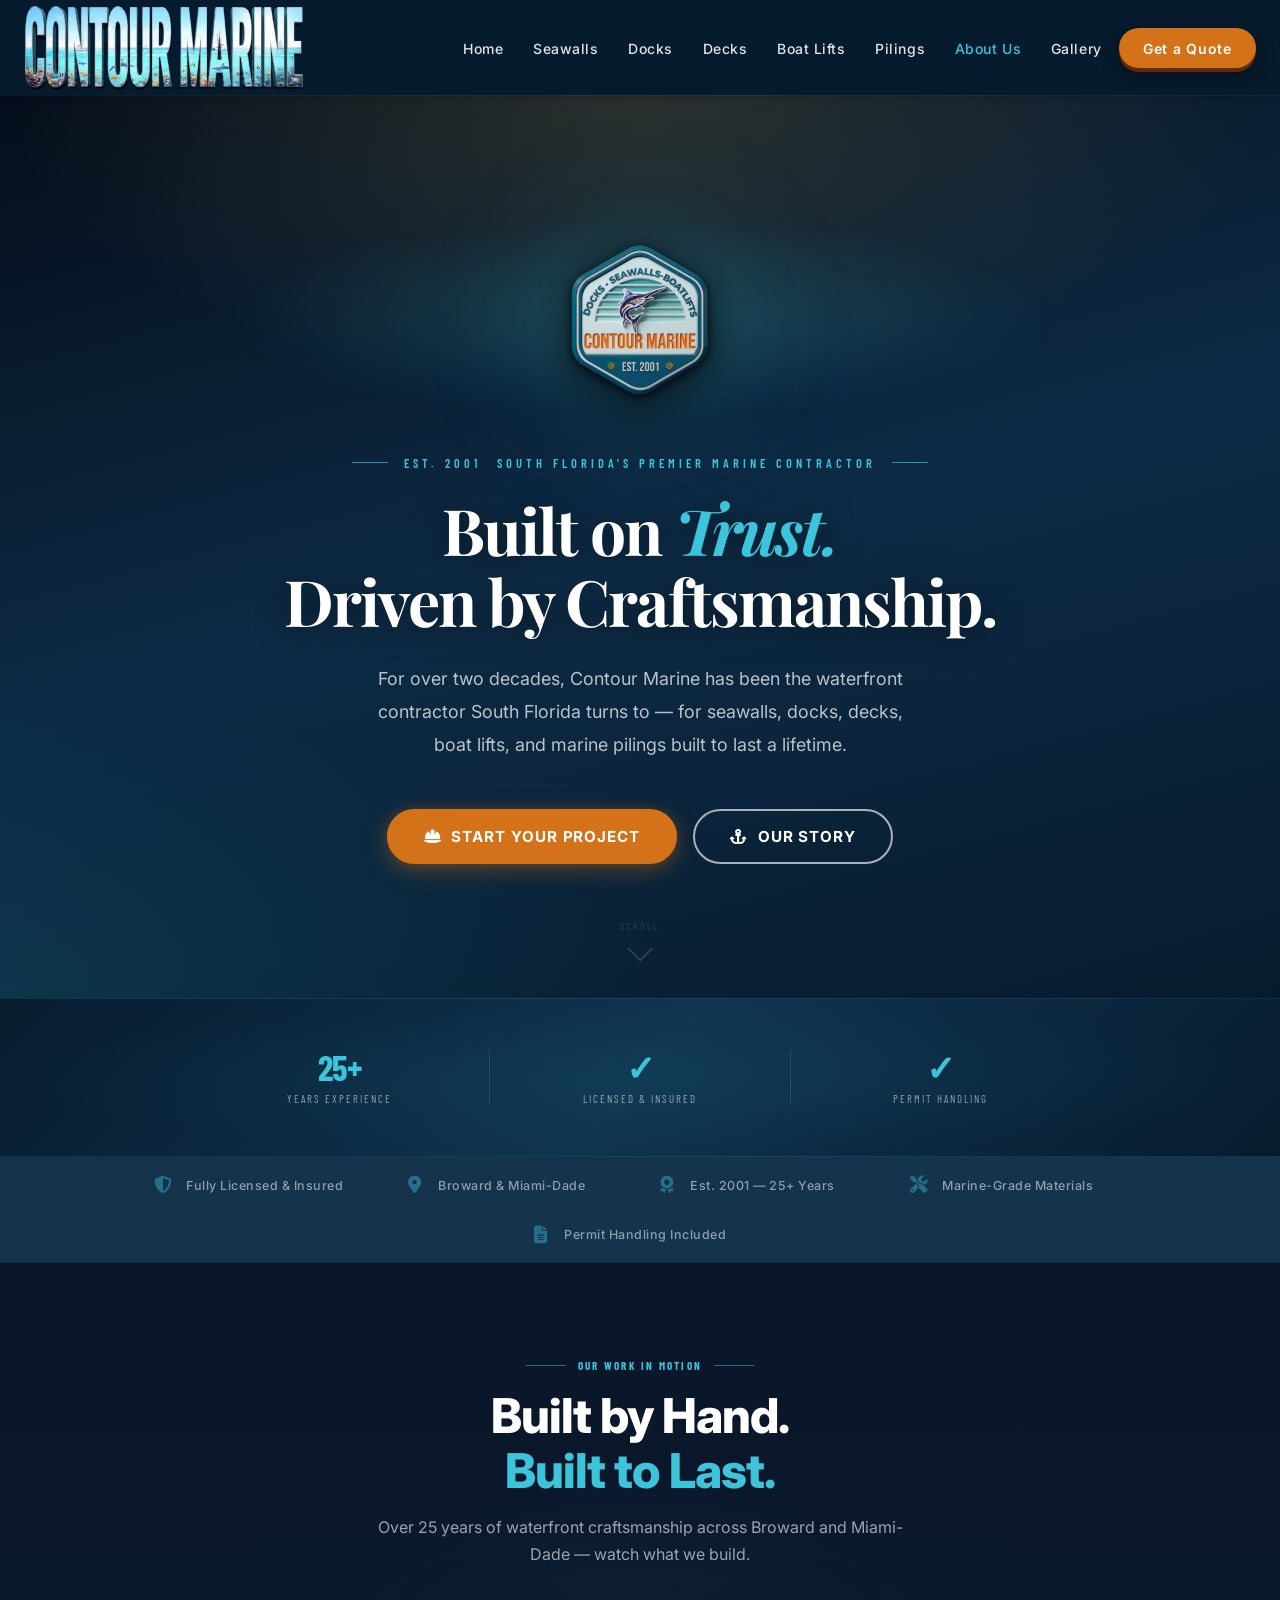
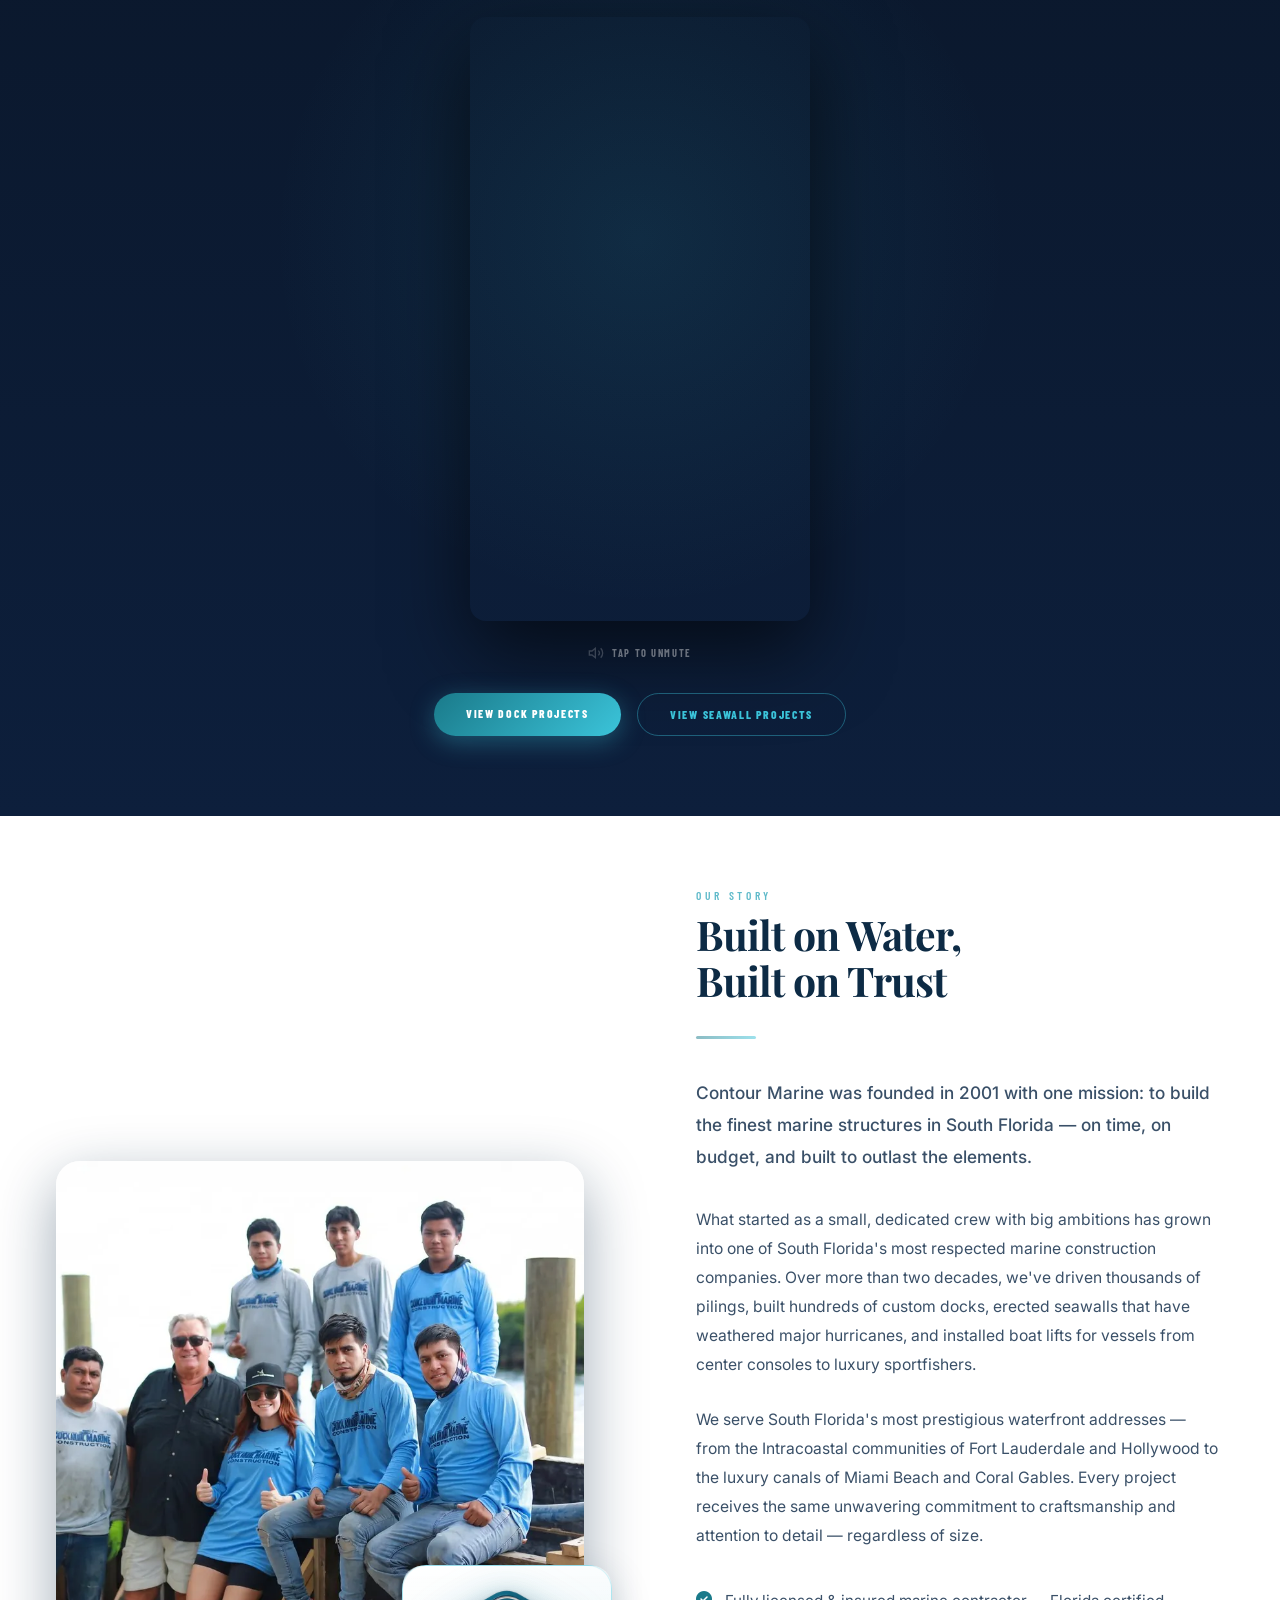
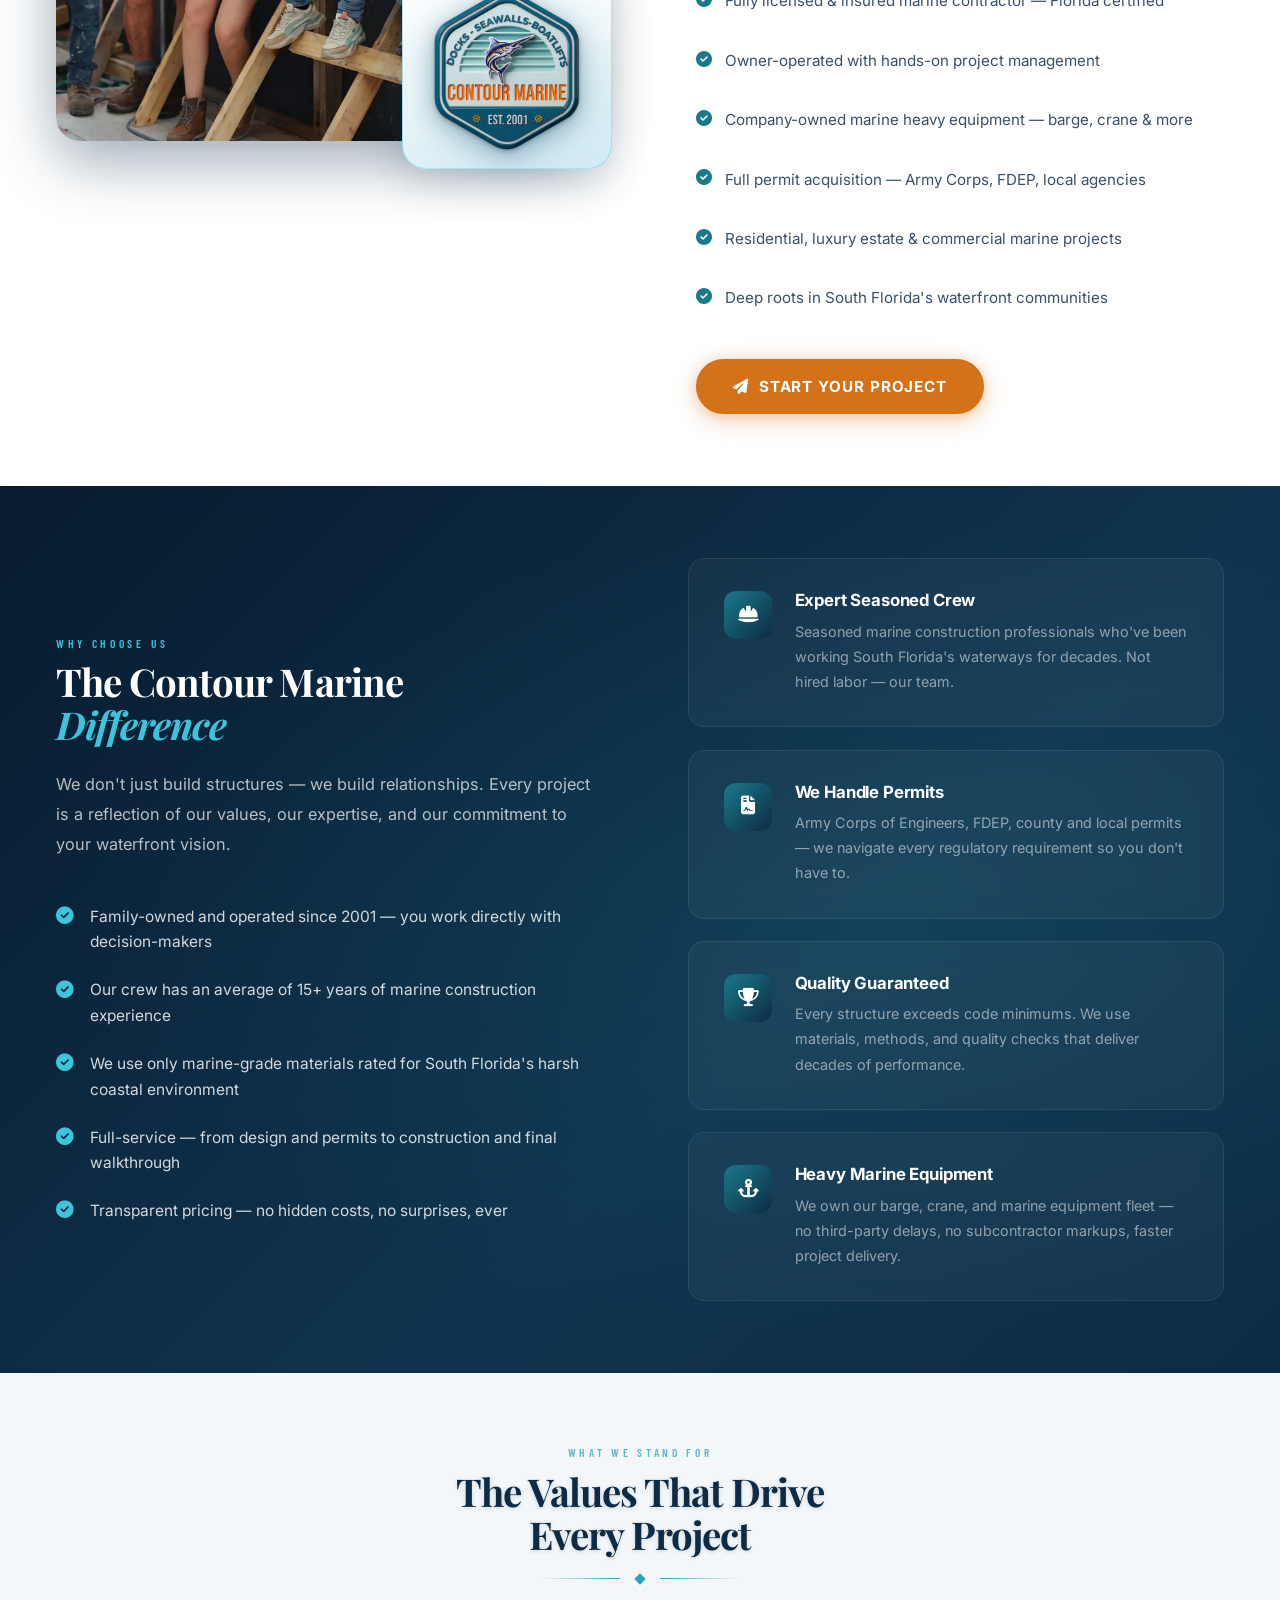
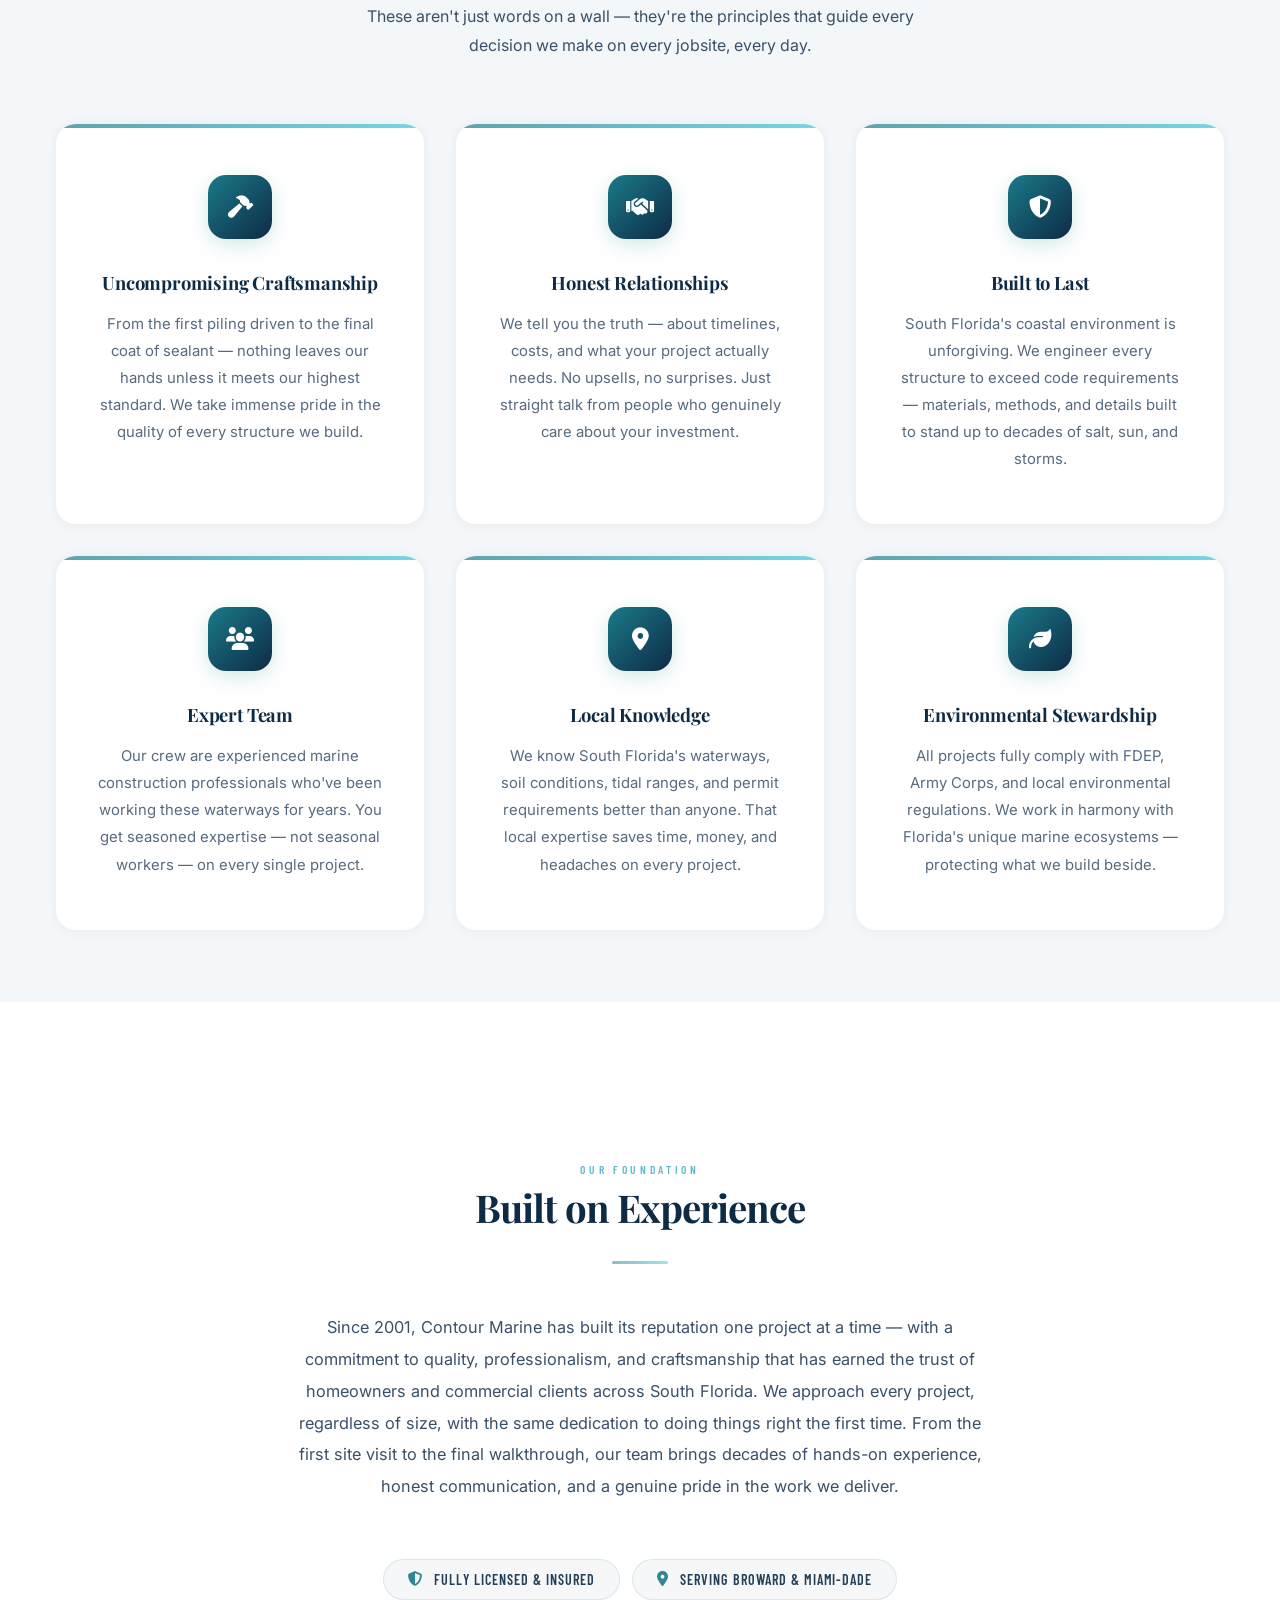
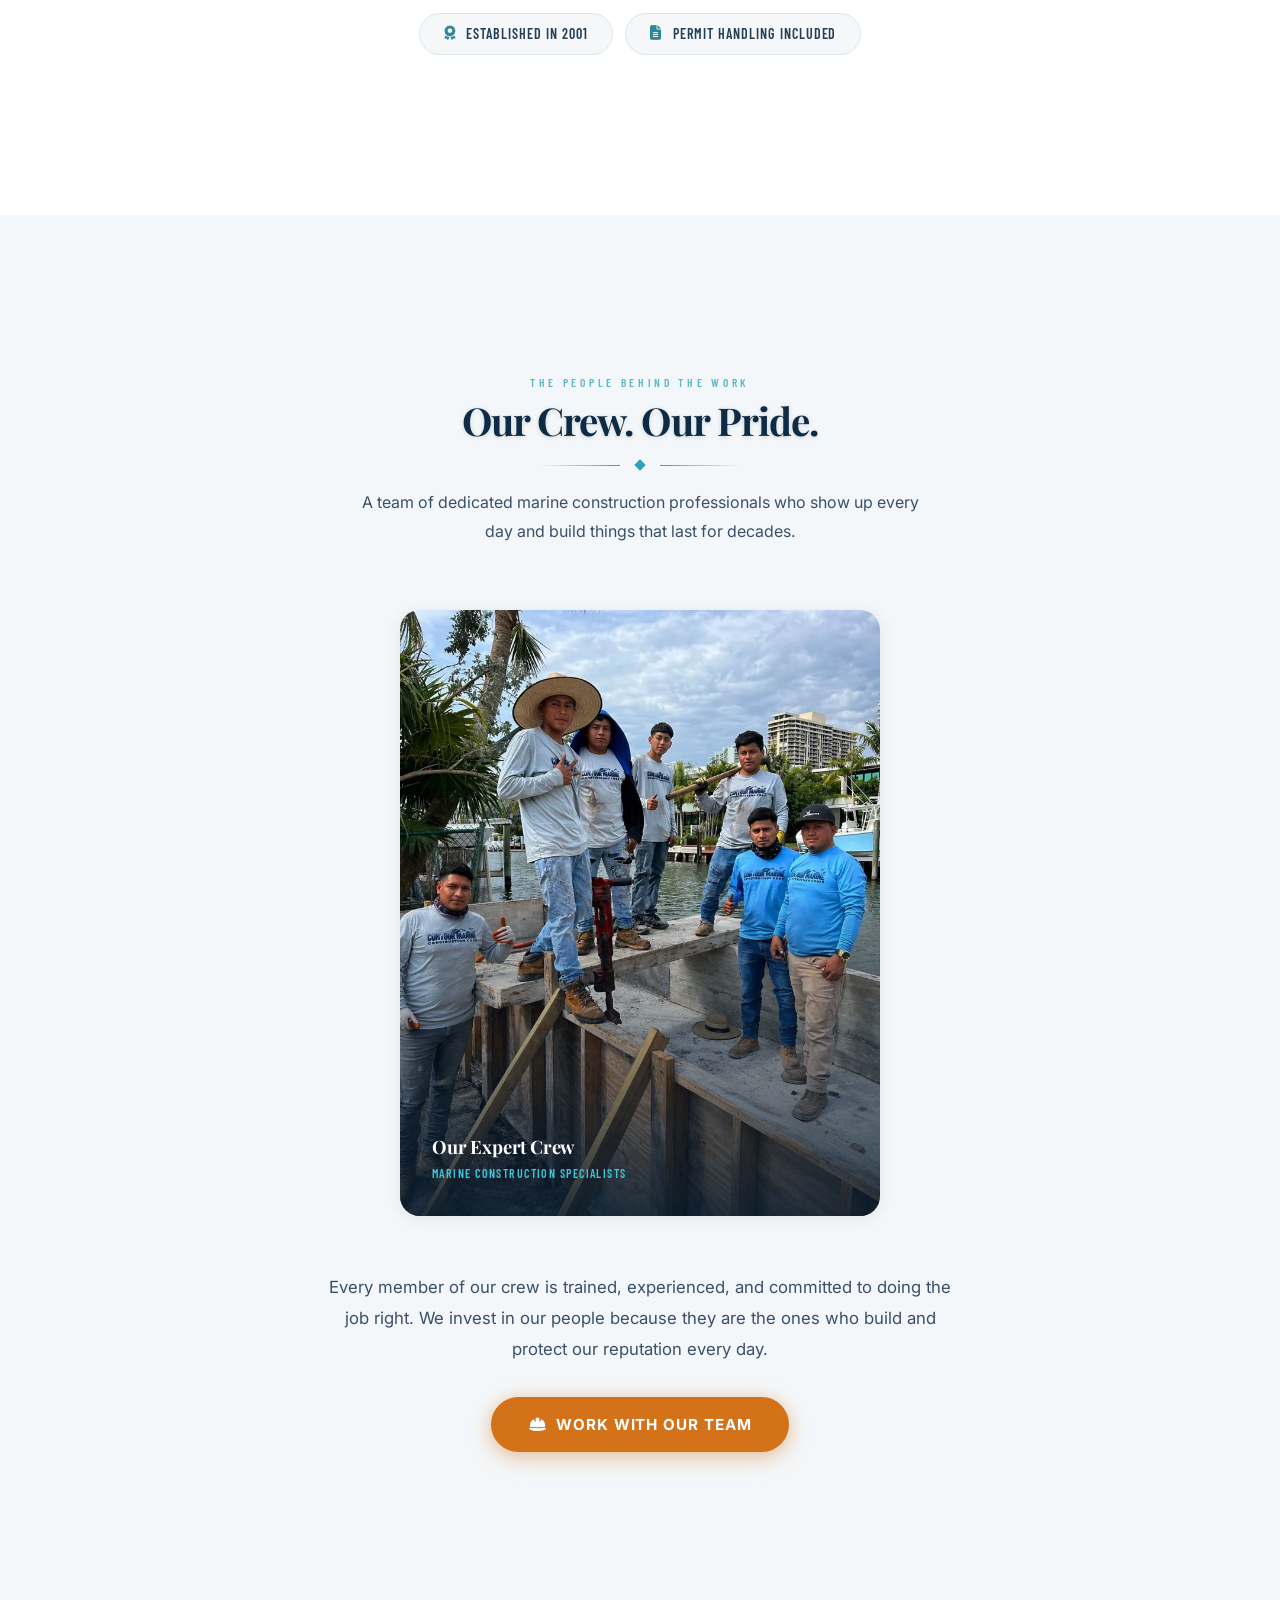
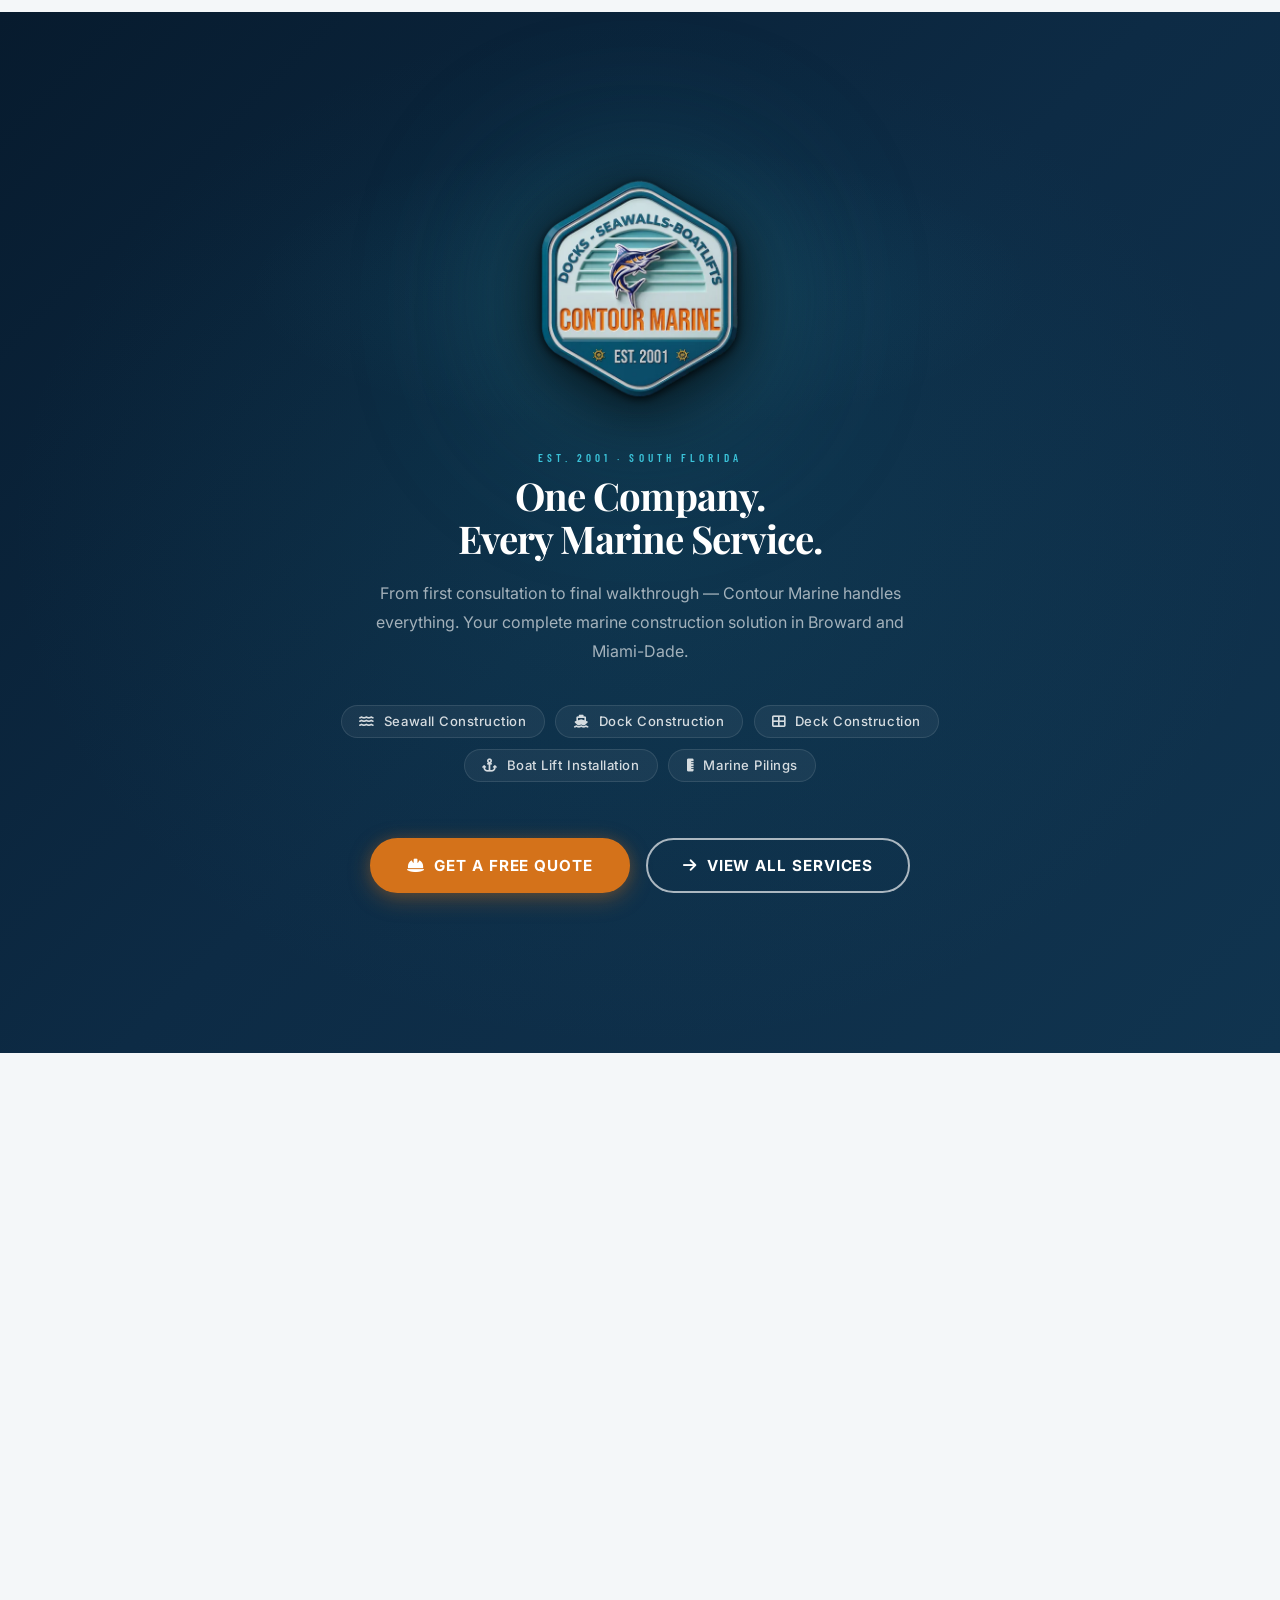
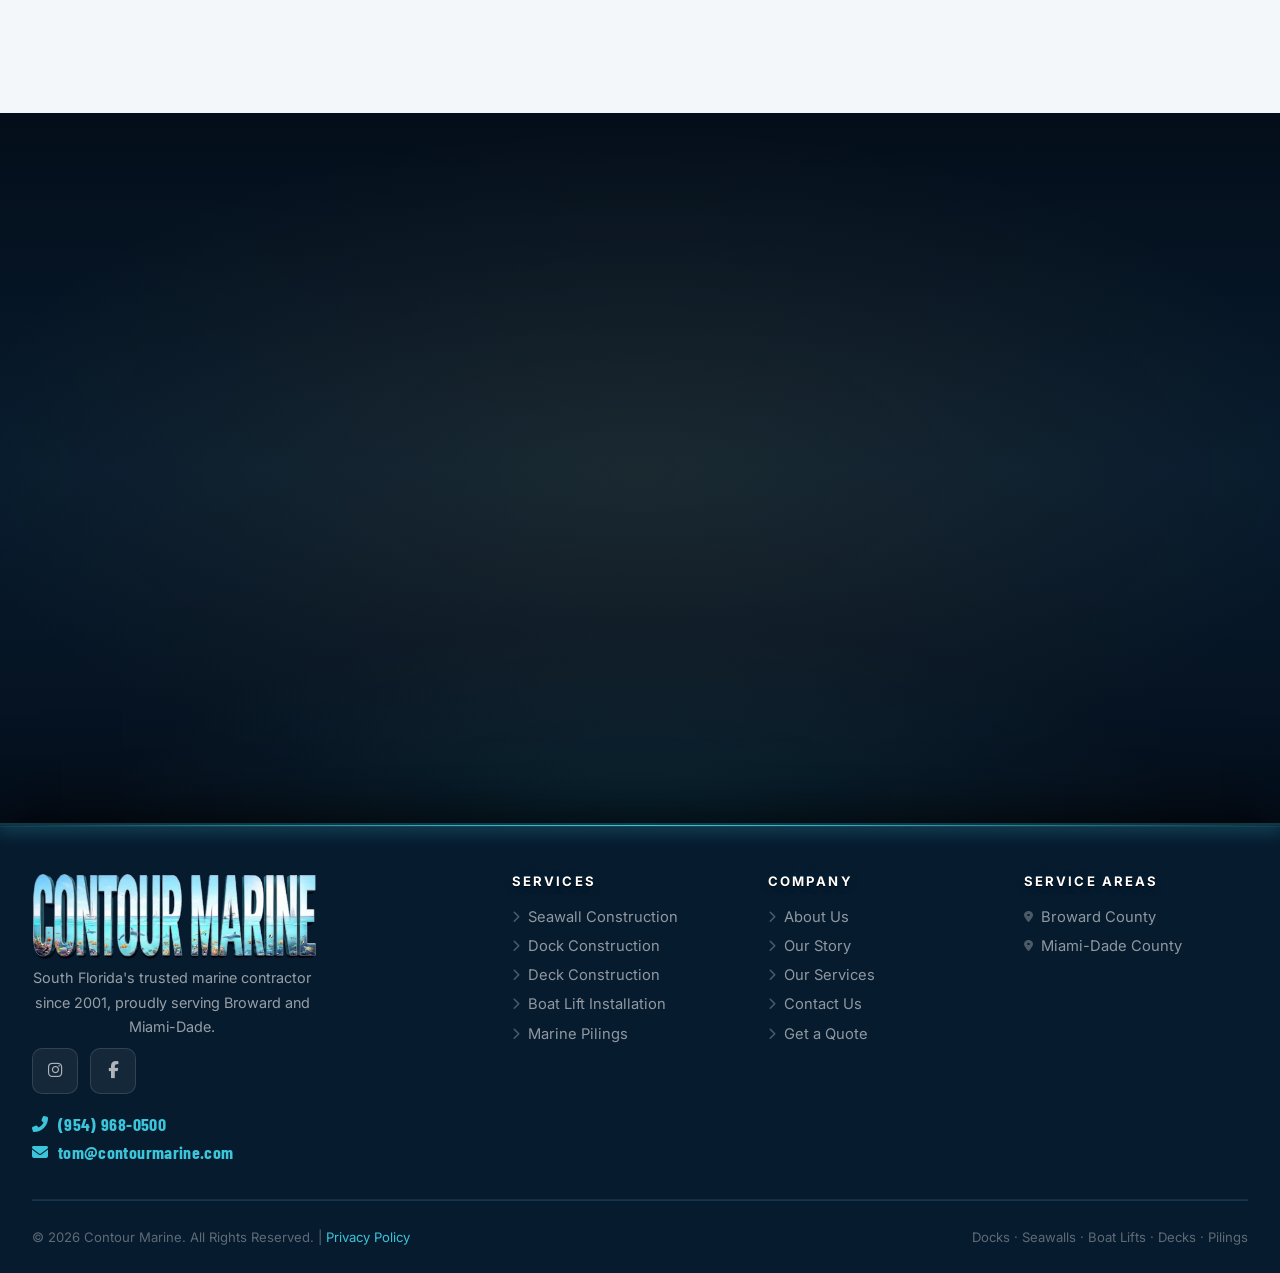
==== commit 99be57bf: "perf: lazy-load Bunny iframes, defer all CSS/JS, inline critical CSS - Replaced all 4 Bunny video if" ====
--- a/about.html
+++ b/about.html
@@ -18,14 +18,14 @@
   <link rel="icon" type="image/x-icon" href="favicon.ico" />
   <link rel="icon" type="image/png" href="favicon.png" />
   <link rel="preconnect" href="https://fonts.googleapis.com" />
-  <link rel="preconnect" href="https://player.mediadelivery.net" />
   <link rel="preconnect" href="https://fonts.bunny.net" crossorigin />
   <link rel="preconnect" href="https://fonts.gstatic.com" crossorigin />
   <link rel="preload" href="https://fonts.googleapis.com/css2?family=Playfair+Display:ital,wght@0,600;0,700;0,800;1,600&family=Barlow+Condensed:wght@500;600;700&family=Inter:wght@400;500;600;700&display=swap" as="style" onload="this.onload=null;this.rel='stylesheet'" />
   <noscript><link rel="stylesheet" href="https://fonts.googleapis.com/css2?family=Playfair+Display:ital,wght@0,600;0,700;0,800;1,600&family=Barlow+Condensed:wght@500;600;700&family=Inter:wght@400;500;600;700&display=swap" /></noscript>
   <link rel="preload" href="https://cdn.jsdelivr.net/npm/@fortawesome/fontawesome-free@6.5.0/css/all.min.css" as="style" onload="this.onload=null;this.rel='stylesheet'" />
   <noscript><link rel="stylesheet" href="https://cdn.jsdelivr.net/npm/@fortawesome/fontawesome-free@6.5.0/css/all.min.css" /></noscript>
-  <link rel="stylesheet" href="styles.css?v=20" />
+  <link rel="preload" href="styles.css?v=20" as="style" onload="this.onload=null;this.rel='stylesheet'" />
+  <noscript><link rel="stylesheet" href="styles.css?v=20" /></noscript>
   <style>
     /* ══════════════════════════════════════
        ABOUT PAGE — STANDALONE STYLES
@@ -1437,6 +1437,7 @@
   <link rel="canonical" href="https://www.contourmarine.com/about.html">
   <link rel="preload" href="images/logo-hd.webp" as="image" type="image/webp" fetchpriority="high" />
   <link rel="preload" href="images/logo-final.webp" as="image" type="image/webp" fetchpriority="high" />
+  <style id="critical-css">.hero-trust-line { margin-bottom: 2rem} .nav-logo-img, nav.scrolled .nav-logo-img { display: block !important; width: 280px !important; max-width: 280px !important; height: auto !important; max-height: none !important; object-fit: contain !important; object-position: left center !important; flex-shrink: 0 !important; background: transparent !important; background-color: transparent !important; box-shadow: none !important; border: none !important; outline: none !important; filter: none !important; transform: none !important; transition: none !important; image-rendering: auto !important} .nav-logo-est::before, .nav-logo-est::after { content: ''; display: block; flex-shrink: 0; height: 1px; width: 32px; background: linear-gradient(90deg, rgba(215,180,75,0) 0%, rgba(215,180,75,0.5) 30%, rgba(215,180,75,1) 55%, rgba(215,180,75,0.5) 80%, rgba(215,180,75,0) 100% )} .nav-logo img { display: block} nav.scrolled { box-shadow: 0 1px 0 rgba(59,196,218,0.35), 0 2px 10px rgba(0,0,0,0.40); border-bottom: 1px solid rgba(59,196,218,0.35)} .hero-trust-line { font-family: var(--font-accent); font-size: 0.78rem; font-weight: 600; letter-spacing: 0.18em; text-transform: uppercase; color: var(--teal-bright); text-align: center; margin: 0 auto 2.2rem; opacity: 0; animation: heroFadeUp 0.9s 0.95s ease-out forwards} nav { width: 100% !important; max-width: 100vw !important; box-sizing: border-box !important} .reveal-right { opacity: 0; transform: translateX(50px); transition: opacity 0.8s ease, transform 0.8s ease} .hero h1 em { font-style: italic; color: var(--teal-bright); text-shadow: 0 0 40px rgba(59,196,218,0.45), 0 2px 4px rgba(0,0,0,0.4)} .nav-logo-block { display: flex; align-items: center; width: 100%; line-height: 1} .nav-logo { display: flex; align-items: center; justify-content: flex-start; flex: 1 1 auto; min-width: 0; text-decoration: none; flex-shrink: 0; line-height: 1; filter: none; transition: none} .hero-eyebrow { display: inline-flex; align-items: center; gap: 0.6rem; font-family: var(--font-accent); font-size: 0.72rem; font-weight: 700; letter-spacing: 0.28em; text-transform: uppercase; color: var(--gold); margin-bottom: 0.9rem; opacity: 0; animation: heroFadeUp 0.8s 0.45s ease-out forwards} nav.scrolled { background: rgba(7, 27, 46, 0.97); backdrop-filter: blur(20px); -webkit-backdrop-filter: blur(20px); padding: 0; box-shadow: 0 1px 0 rgba(59,196,218,0.10), 0 2px 10px rgba(0,0,0,0.35); border-bottom: 1px solid rgba(59,196,218,0.10)} nav.scrolled .nav-logo-text { font-size: 1.60rem} .hero-sub-break { display: none} .hero-stats { margin-top: 1.4rem; padding-top: 1.2rem; max-width: 520px; width: 100%} nav.scrolled { padding: 0} nav { box-shadow: 0 1px 0 rgba(59,196,218,0.25), 0 2px 8px rgba(0,0,0,0.25)} .nav-links { display: flex; align-items: center; gap: 0.25rem; list-style: none} nav { padding: 0} :root { --navy: #0d2b45; --navy-dark: #071b2e; --navy-mid: #10344f; --teal: #1a7a8a; --teal-light: #2aa3b8; --teal-bright: #3bc4da; --aqua: #5ddde8; --orange: #d4721a; --orange-light: #e8882a; --white: #ffffff; --off-white: #f4f7f9; --light-gray: #e8edf2; --mid-gray: #9dafc0; --text-dark: #0d2b45; --text-mid: #3a5068; --gold: #c9a84c; --shadow-deep: 0 20px 60px rgba(13, 43, 69, 0.4); --shadow-card: 0 8px 32px rgba(13, 43, 69, 0.2); --shadow-hover: 0 20px 50px rgba(13, 43, 69, 0.35); --transition: all 0.4s cubic-bezier(0.25, 0.46, 0.45, 0.94); --font-heading: 'Playfair Display', Georgia, serif; --font-body: 'Inter', 'Helvetica Neue', sans-serif; --font-accent: 'Barlow Condensed', sans-serif} .reveal.visible { opacity: 1 !important; transform: translateY(0) !important} .reveal-left { opacity: 0; transform: translateX(-50px); transition: opacity 0.8s ease, transform 0.8s ease} .mobile-nav { display: none; position: fixed; inset: 0; background: var(--navy-dark); z-index: 999; flex-direction: column; align-items: center; justify-content: flex-start; padding-top: 100px; gap: 1.5rem; opacity: 0; transform: translateY(-20px); transition: var(--transition); pointer-events: none; overflow-y: auto} .nav-logo-wrap { display: flex; flex-direction: column; align-items: flex-start; gap: 0; line-height: 1} .reveal { opacity: 0; transform: translateY(24px); transition: opacity 0.5s ease, transform 0.5s ease} @keyframes heroLogoFloat { 0% { transform: translateY(0px) rotateX(1deg) rotateY(-2deg)} nav.scrolled .nav-logo img { display: block} .hero-eyebrow { margin-bottom: 0.9rem} nav.scrolled .nav-logo-img { display: block !important; width: 280px !important; max-width: 280px !important; height: auto !important; max-height: none !important; object-fit: contain !important; object-position: left center !important; flex-shrink: 0 !important; background: transparent !important; background-color: transparent !important; box-shadow: none !important; border: none !important; outline: none !important; filter: none !important; transform: none !important; transition: none !important; image-rendering: auto !important} .hero-overlay { position: absolute; inset: 0; z-index: 1; background: linear-gradient(to bottom, transparent 60%, rgba(3,11,23,0.40) 100%); pointer-events: none} .hero-sub { margin-bottom: 0.9rem; text-align: center} .nav-container { max-width: 1300px; gap: 1rem} .nav-logo-tagline { display: none !important; font-family: 'Cinzel', serif; font-weight: 700; font-size: 0.52rem; letter-spacing: 0.18em; text-transform: uppercase; color: #dcc38a; text-align: center; width: 250px; max-width: 250px; margin-top: 4px; line-height: 1.6; white-space: normal; word-break: break-word; overflow: visible; text-shadow: 0 1px 3px rgba(0,0,0,0.7)} .hero-content { align-items: center; text-align: center; gap: 0; max-width: 860px} .hero-eyebrow::before, .hero-eyebrow::after { content: ''; display: block; width: 32px; height: 1px; background: var(--gold); opacity: 0.6} .hero-stat { text-align: center; color: var(--white); flex: 1; padding: 0 1.5rem; border-right: 1px solid rgba(255,255,255,0.12)} .btn-secondary { display: inline-flex; align-items: center; gap: 0.6rem; background: transparent; color: var(--white); padding: 1rem 2.2rem; border-radius: 50px; font-weight: 700; font-size: 0.95rem; letter-spacing: 0.06em; text-transform: uppercase; text-decoration: none; border: 2px solid rgba(255,255,255,0.65); transition: var(--transition)} .nav-logo-est { font-family: var(--font-accent); font-weight: 400; font-size: 0.68rem; letter-spacing: 0.50em; text-transform: uppercase; color: rgba(215,180,75,0.95); line-height: 1; margin-top: 0.34rem; display: flex; align-items: center; gap: 0.6em; text-shadow: none} .mobile-nav.open { display: flex; opacity: 1; transform: translateY(0); pointer-events: all} .hero-buttons { gap: 1rem; margin-bottom: 0} @keyframes heroFadeDown { from { opacity: 0; transform: translateY(-20px) scale(0.96)} .nav-links a { padding: 0.5rem 0.8rem; font-size: 0.875rem} * { margin: 0; padding: 0; box-sizing: border-box} html { scroll-behavior: smooth; font-size: 16px; scroll-padding-top: 20px; overflow-x: hidden; max-width: 100%} body { font-family: var(--font-body); color: var(--text-dark); background: var(--white); overflow-x: hidden; width: 100%; max-width: 100%; -webkit-font-smoothing: antialiased} * { max-width: 100%} html { -webkit-text-size-adjust: 100%; text-size-adjust: 100%} .hero-buttons .btn-primary, .hero-buttons .btn-secondary { min-width: 200px; padding: 1rem 2.2rem; font-size: 0.92rem; justify-content: center; font-weight: 700} .btn-secondary { display: inline-flex !important; align-items: center !important; gap: 0.6rem !important; background: transparent !important; color: var(--white) !important; padding: 1rem 2.2rem !important; border-radius: 50px !important; font-weight: 700 !important; font-size: 0.95rem !important; letter-spacing: 0.06em !important; text-transform: uppercase !important; text-decoration: none !important; border: 2px solid rgba(255,255,255,0.65) !important; transition: all 0.3s ease !important; white-space: nowrap} .hero h1 { margin-bottom: 1.0rem; text-align: center} .hamburger.open span:nth-child(1) { transform: translateY(7px) rotate(45deg)} .btn-primary { display: inline-flex !important; align-items: center !important; gap: 0.6rem !important; background: var(--orange) !important; color: var(--white) !important; padding: 1rem 2.2rem !important; border-radius: 50px !important; font-weight: 700 !important; font-size: 0.95rem !important; letter-spacing: 0.06em !important; text-transform: uppercase !important; text-decoration: none !important; border: 2px solid var(--orange) !important; box-shadow: 0 6px 22px rgba(212,114,26,0.35), 0 0 14px rgba(212,114,26,0.15) !important; transition: all 0.3s ease !important; white-space: nowrap} .nav-links a::after { content: ''; position: absolute; bottom: 0; left: 50%; transform: translateX(-50%) scaleX(0); width: 60%; height: 2px; background: var(--teal-bright); border-radius: 2px; transition: transform 0.3s ease} .nav-links { align-items: center} nav.scrolled .nav-logo-tagline { display: none !important} .hamburger span { display: block; width: 26px; height: 2px; background: white; border-radius: 2px; transition: var(--transition)} .btn-secondary--call:hover { background: rgba(59,196,218,0.12); border-color: var(--teal-bright); color: #fff} .reveal-left.visible { opacity: 1; transform: translateX(0)} .nav-links a:hover::after { transform: translateX(-50%) scaleX(1)} .float-cta.visible { opacity: 1; transform: translateY(0); pointer-events: all} .hero-stat-label { font-size: 0.68rem; letter-spacing: 0.18em; text-transform: uppercase; color: rgba(255,255,255,0.55); display: block; margin-top: 0.4rem; font-family: var(--font-accent)} .mobile-nav a:hover { color: var(--teal-bright)} .nav-container { max-width: 1400px; width: 100%; margin: 0 auto; display: flex; align-items: center; justify-content: space-between; height: auto; min-height: unset; max-height: none; padding: 0 1.5rem; box-sizing: border-box} .btn-secondary:hover { background: rgba(255,255,255,0.14) !important; border-color: rgba(255,255,255,0.95) !important; transform: translateY(-2px) !important} .nav-logo:hover { filter: none} .reveal-right.visible { opacity: 1; transform: translateX(0)} .nav-links a { font-family: var(--font-body); font-weight: 500; font-size: 0.9rem; letter-spacing: 0.04em; text-decoration: none; color: rgba(255,255,255,0.88); padding: 0.5rem 0.9rem; border-radius: 6px; transition: var(--transition); position: relative} .btn-secondary:hover { background: rgba(255,255,255,0.14); border-color: rgba(255,255,255,0.95); transform: translateY(-2px)} .nav-logo:hover .nav-logo-est { color: rgba(240,210,90,1); text-shadow: none} .nav-links a.active { color: var(--teal-bright)} nav { position: fixed; top: 0; left: 0; right: 0; z-index: 1000; padding: 0; background: transparent; pointer-events: auto; box-shadow: 0 1px 0 rgba(59,196,218,0.10), 0 2px 8px rgba(0,0,0,0.25); transition: background 0.4s ease, box-shadow 0.4s ease} .hero h1 { font-family: var(--font-heading); font-size: clamp(2.6rem, 5.2vw, 4.4rem); font-weight: 800; line-height: 1.1; letter-spacing: -0.02em; color: var(--white); margin-bottom: 1.1rem; text-shadow: 0 1px 4px rgba(0,0,0,0.35), 0 6px 24px rgba(0,0,0,0.22); opacity: 0; animation: heroFadeUp 1s 0.6s cubic-bezier(0.22,1,0.36,1) forwards; overflow: visible; white-space: normal; word-break: normal; max-width: 860px; text-wrap: balance} .hero-bg { position: absolute; inset: 0; background: radial-gradient(ellipse 100% 65% at 50% 0%, rgba(26,122,138,0.22) 0%, transparent 55%), radial-gradient(ellipse 70% 55% at 50% 100%, rgba(59,196,218,0.08) 0%, transparent 60%), radial-gradient(ellipse 50% 40% at 50% 50%, rgba(7,27,46,0.5) 0%, transparent 80%), linear-gradient(180deg, #030b17 0%, #071b2e 50%, #0c2e46 100%); z-index: 0} .nav-logo:hover .nav-logo-text { background: linear-gradient( 100deg, #f7b733 0%, #fff5b0 22%, #f7b733 40%, #e8900a 58%, #f7b733 76%, #fff5b0 90%, #f7b733 100% ); background-size: 300% auto; -webkit-background-clip: text; -webkit-text-fill-color: transparent; background-clip: text; animation: none; filter: none} .nav-logo-text { font-family: var(--font-accent); font-weight: 800; font-size: 1.85rem; letter-spacing: 0.10em; text-transform: uppercase; line-height: 1; background: linear-gradient( 175deg, #fff0a0 0%, #f7b733 18%, #e8900a 40%, #d4720a 58%, #b85c08 74%, #d4720a 86%, #f7b733 100% ); -webkit-background-clip: text; -webkit-text-fill-color: transparent; background-clip: text; filter: none; transition: none} .hamburger.open span:nth-child(2) { opacity: 0} .mobile-nav .nav-cta { background: var(--orange) !important; padding: 0.8rem 2.5rem !important; border-radius: 50px !important; font-family: var(--font-body) !important; font-size: 1rem !important; margin-top: 1rem} .nav-logo-img { align-self: center !important; background: transparent !important; background-color: transparent !important; box-shadow: none !important; filter: none !important; transition: none !important} .hero-logo-wrap { margin-bottom: 1.4rem} .hero-logo { width: clamp(200px, 22vw, 280px); max-width: 85%; height: auto; display: block; margin: 0 auto; flex-shrink: 0; object-fit: contain; image-rendering: auto; filter: drop-shadow(0 2px 4px rgba(13,43,69,0.40)) drop-shadow(0 6px 12px rgba(13,43,69,0.20)) drop-shadow(0 0 32px rgba(63,214,255,0.09)); animation: heroLogoFloat 5s ease-in-out infinite; transform-style: preserve-3d; transition: filter 0.5s ease} .nav-logo img.nav-logo-img { display: block} .hamburger.open span:nth-child(3) { transform: translateY(-7px) rotate(-45deg)} .hero-logo-wrap { display: flex; flex-direction: column; justify-content: center; align-items: center; width: 100%; margin: 0 auto 1.2rem; opacity: 0; animation: heroFadeDown 1s 0.1s cubic-bezier(0.22,1,0.36,1) forwards} .mobile-nav a { font-family: var(--font-heading); font-size: 2rem; color: var(--white); text-decoration: none; letter-spacing: 0.02em; transition: color 0.3s} .hero-content { position: relative; z-index: 2; text-align: center; max-width: 900px; width: 100%; margin: 0 auto; display: flex; flex-direction: column; align-items: center; gap: 0} .btn-secondary--call { border-color: rgba(59,196,218,0.7); color: var(--teal-bright)} .btn-primary:hover { background: transparent; color: var(--orange); box-shadow: 0 12px 35px rgba(212, 114, 26, 0.3); transform: translateY(-2px)} .hero-trust-line i { opacity: 0.75; margin-right: 0.2rem} .hero-logo:hover { filter: drop-shadow(0 2px 5px rgba(13,43,69,0.45)) drop-shadow(0 6px 14px rgba(13,43,69,0.25)) drop-shadow(0 0 40px rgba(63,214,255,0.13)); animation-play-state: paused; transform: translateY(-14px) rotateX(2deg) rotateY(2deg) scale(1.04)} .nav-logo:hover .nav-logo-img { filter: none !important; transform: none !important} .btn-primary { display: inline-flex; align-items: center; gap: 0.6rem; background: var(--orange); color: var(--white); padding: 1rem 2.2rem; border-radius: 50px; font-weight: 700; font-size: 0.95rem; letter-spacing: 0.06em; text-transform: uppercase; text-decoration: none; transition: var(--transition); box-shadow: 0 6px 22px rgba(212,114,26,0.35), 0 0 14px rgba(212,114,26,0.15); border: 2px solid var(--orange)} .nav-logo:hover .nav-logo-est::before, .nav-logo:hover .nav-logo-est::after { background: linear-gradient(90deg, rgba(240,210,90,0) 0%, rgba(240,210,90,0.6) 30%, rgba(240,210,90,1) 55%, rgba(240,210,90,0.6) 80%, rgba(240,210,90,0) 100% )} .hamburger { display: none; flex-direction: column; cursor: pointer; gap: 5px; padding: 8px; background: none; border: none; z-index: 1100} .nav-links { gap: 0.1rem} .nav-container { align-items: center; min-height: 0} .hero-stat-num { font-family: var(--font-accent); font-size: clamp(1.6rem, 3vw, 2.2rem); font-weight: 700; color: var(--teal-bright); line-height: 1; display: block; letter-spacing: -0.01em} .hero-stats { display: flex; gap: 0; justify-content: center; flex-wrap: nowrap; margin-top: 1.4rem; padding-top: 1.2rem; border-top: 1px solid rgba(255,255,255,0.12); z-index: 2; position: static; width: 100%; max-width: 560px; opacity: 0; animation: heroFadeUp 0.9s 1.25s ease-out forwards} .btn-primary:hover { background: transparent !important; color: var(--orange) !important; box-shadow: 0 12px 35px rgba(212,114,26,0.30) !important; transform: translateY(-2px) !important} nav.scrolled .nav-logo-est { font-size: 0.60rem; margin-top: 0.26rem; letter-spacing: 0.44em} .hero { position: relative; display: flex; align-items: flex-start; justify-content: center; background: var(--navy-dark); padding: 70px 2rem 3.5rem} .float-cta { position: fixed; bottom: 1.8rem; right: 1.8rem; z-index: 900; display: flex; flex-direction: column; align-items: flex-end; gap: 0.65rem; opacity: 0; transform: translateY(20px); transition: opacity 0.3s ease, transform 0.3s ease; pointer-events: none} .hero-sub { font-family: var(--font-body); font-size: clamp(1rem, 2vw, 1.15rem); font-weight: 400; color: rgba(255,255,255,0.85); max-width: 520px; margin: 0 auto 1.0rem; line-height: 1.65; text-align: center; opacity: 0; animation: heroFadeUp 0.9s 0.85s ease-out forwards; overflow: visible} .hero-stat:last-child { border-right: none} .nav-links a:hover { color: var(--white); background: rgba(255,255,255,0.08)} .hero-buttons { display: flex; gap: 1rem; justify-content: center; align-items: center; flex-wrap: wrap; opacity: 0; animation: heroFadeUp 0.9s 1.05s ease-out forwards} .hero h1 br { display: none} .hero-overlay::after { content: ''; position: absolute; bottom: 0; left: 0; right: 0; height: 2px; background: linear-gradient(90deg, transparent 0%, rgba(59,196,218,0.6) 30%, rgba(201,168,76,0.7) 50%, rgba(59,196,218,0.6) 70%, transparent 100%)}</style>
 </head>
 <body>
 
@@ -1545,7 +1546,7 @@
     </div>
     <div class="idx-video-wrap reveal">
       <div class="idx-video-frame" style="display:block;width:340px;max-width:calc(100vw - 3rem);margin:0 auto;border-radius:16px;overflow:hidden;box-shadow:0 30px 80px rgba(0,0,0,0.6);">
-        <iframe src="https://player.mediadelivery.net/embed/728358/d4a87daf-e03c-407e-b022-02c8bec8bc68?autoplay=true&loop=true&muted=true&preload=true&responsive=true&poster=0&playsinline=true" style="display:block;width:340px;max-width:100%;height:604px;border:0;border-radius:16px;" allow="autoplay; accelerometer; gyroscope; encrypted-media; picture-in-picture; fullscreen" allowfullscreen="true" playsinline webkit-playsinline></iframe>
+        <iframe data-bunny-src="https://player.mediadelivery.net/embed/728358/d4a87daf-e03c-407e-b022-02c8bec8bc68?autoplay=true&loop=true&muted=true&preload=true&responsive=true&poster=0&playsinline=true" style="display:block;width:340px;max-width:100%;height:604px;border:0;border-radius:16px;" allow="autoplay; accelerometer; gyroscope; encrypted-media; picture-in-picture; fullscreen" allowfullscreen="true" playsinline webkit-playsinline title="Contour Marine — Project Video"></iframe>
       </div>
       <div class="video-unmute-nudge">
         <svg viewBox="0 0 24 24" fill="none" stroke="currentColor" stroke-width="2"><polygon points="11 5 6 9 2 9 2 15 6 15 11 19 11 5"/><path d="M15.54 8.46a5 5 0 0 1 0 7.07"/><path d="M19.07 4.93a10 10 0 0 1 0 14.14"/></svg>
@@ -1866,7 +1867,7 @@
   <a href="contact.html" class="float-btn float-btn-quote"><i class="fas fa-hard-hat"></i> Free Quote</a>
 </div>
 
-<script src="main.js"></script>
+<script src="main.js?v=2" defer></script>
 <script>
   // About hero bg zoom on load
   document.addEventListener('DOMContentLoaded', () => {
